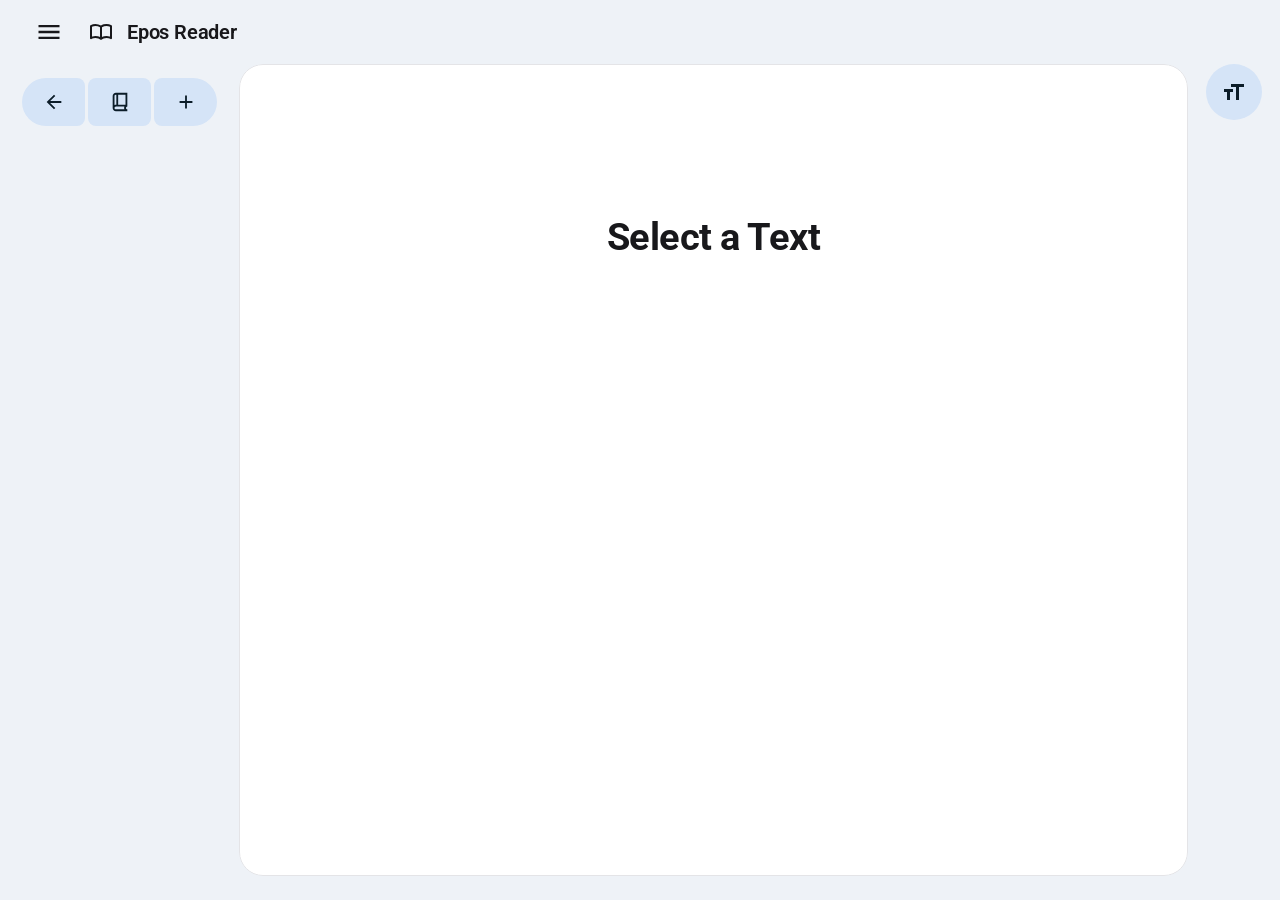
==== index.html @ e4bdbfe8 "Merge pull request #13 from peter-conder/cohesion/phase-2-layout Phase 2: Cross-device layout, swipe" ====
<!DOCTYPE html>
<html lang="en" data-scansion="off">
<head>
<meta charset="utf-8">
<meta name="viewport" content="width=device-width, initial-scale=1.0, viewport-fit=cover">
<title>Epos Reader - Classical Poetry Reader</title>
<link rel="preconnect" href="https://fonts.googleapis.com">
<link rel="preconnect" href="https://fonts.gstatic.com" crossorigin>
<link href="https://fonts.googleapis.com/css2?family=Gentium+Plus:ital,wght@0,400;0,700;1,400&family=Roboto:ital,wght@0,400;0,500;0,700;1,400&display=swap" rel="stylesheet">
<link rel="icon" href="assets/favicon.svg" type="image/svg+xml">
<link rel="apple-touch-icon" href="assets/apple-touch-icon.png">
<!-- Home Screen app. The status bar keeps iOS's own style: "black-translucent" let the text run behind it, but
     left a gap the height of the status bar at the bottom of the screen (a WebKit bug). Re-add the icon to the
     Home Screen for a change here to take effect. -->
<link rel="manifest" href="manifest.webmanifest">
<meta name="mobile-web-app-capable" content="yes">
<meta name="apple-mobile-web-app-capable" content="yes">
<meta name="apple-mobile-web-app-title" content="Epos Reader">
<link rel="stylesheet" href="css/styles.css">
<script>
  /* Set light/dark before the first paint so a dark page doesn't flash white (settings.js takes over from here) */
  try {
    document.documentElement.dataset.theme = localStorage.getItem('epos.theme.v1')
      ?? (matchMedia('(prefers-color-scheme: dark)').matches ? 'dark' : 'light');
  } catch { /* storage unavailable */ }
</script>
<script src="js/main.js" type="module" defer></script>
</head>
<body>

<!-- TOP BAR -->
<header class="top-bar">
  <div class="top-left">
    <button class="icon-button" id="btn-page-back" aria-label="Back" hidden>
      <svg class="icon"><use href="assets/icons.svg#i-arrow-left"/></svg>
    </button>
    <button class="icon-button" id="btn-menu" aria-label="Main menu" aria-expanded="false" data-tip="Main Menu &amp; Settings">
      <svg class="icon"><use href="assets/icons.svg#i-menu"/></svg>
    </button>
    <button class="brand" id="btn-brand" data-tip="Epos Reader - Classical Poetry Reader">
      <span class="brand-icon"><svg class="icon"><use href="assets/icons.svg#i-logo"/></svg></span>
      <span class="brand-title" id="brand-title">Epos Reader</span>
    </button>
  </div>
  <nav class="progress" id="progress" aria-label="Books" hidden>
    <div class="segments" id="segments"></div>
  </nav>
  <div class="top-right"></div>
</header>

<!-- HAMBURGER DRAWER. Phones and tablets show the mobile-only items instead of the desktop-only ones:
     Settings, Notebook, Format Text, the palette swatches and the light/dark switch. -->
<div class="popover drawer" id="drawer" role="menu">
  <button class="drawer-item" data-action="settings" role="menuitem">
    <span>Settings &amp; Sources</span><svg class="icon"><use href="assets/icons.svg#i-gear"/></svg>
  </button>
  <button class="drawer-item mobile-only" data-action="notebook" role="menuitem">
    <span>Notebook</span><svg class="icon"><use href="assets/icons.svg#i-notebook"/></svg>
  </button>
  <div class="drawer-swatches mobile-only" id="drawer-swatches" role="radiogroup" aria-label="Color palette"></div>
  <button class="switch-row drawer-theme mobile-only" id="sw-theme" role="switch" aria-checked="false">
    <span class="switch-text"><span class="switch-title">Dark Mode</span></span>
    <span class="switch" aria-hidden="true"></span>
  </button>
  <button class="drawer-item desktop-only" id="drawer-palette" data-action="palette" role="menuitem" aria-haspopup="true">
    <span>Color Palette</span><svg class="icon"><use href="assets/icons.svg#i-chevron-right"/></svg>
  </button>
  <button class="drawer-item desktop-only" data-action="about" role="menuitem">
    <span>About Epos Reader</span><svg class="icon"><use href="assets/icons.svg#i-info"/></svg>
  </button>
</div>

<!-- COLOR PALETTE SUBMENU -->
<div class="popover submenu" id="palette-menu" role="menu" aria-label="Color palette"></div>

<div class="shell">
  <!-- LEFT: vertical tabs -->
  <aside class="sidebar" id="sidebar">
    <!-- Collapse / notebook / new tab sit above the tabs, so the collapse arrow stays in the same spot as the round button it turns into -->
    <div class="add-split">
      <button class="add-half collapse-btn" id="btn-collapse-tabs" data-tip="Collapse tabs" aria-label="Collapse tabs" aria-expanded="true">
        <svg class="icon icon-arrow"><use href="assets/icons.svg#i-arrow-left"/></svg>
        <svg class="icon icon-list"><use href="assets/icons.svg#i-list"/></svg>
      </button>
      <button class="add-half" id="btn-add-notebook" data-tip="Open Notebook" aria-label="Open Notebook">
        <svg class="icon"><use href="assets/icons.svg#i-book2"/></svg>
      </button>
      <button class="add-half" id="btn-add-tab" data-tip="Open new tab" aria-label="Open new tab">
        <svg class="icon"><use href="assets/icons.svg#i-plus"/></svg>
      </button>
    </div>
    <div class="tab-list" id="tab-list" role="tablist" aria-orientation="vertical"></div>
  </aside>

  <!-- CENTER: views -->
  <div class="main" id="main">
    <div class="view empty-state" id="view-empty">
      <h2 class="home-title">Select a Text</h2>
      <div class="home-carousel" id="home-carousel" role="list" aria-label="Choose a work to read"></div>
    </div>

    <!-- Every open tab owns a view in here; one or two are shown -->
    <div class="panes" id="panes" hidden>
      <div class="pair-divider" id="pair-divider" role="separator" aria-orientation="vertical"
           data-tip="Drag to resize the two panes (double-click to reset)">
        <div class="pair-divider-pill"></div>
      </div>
      <div class="view view-notebook tab-view" id="view-notebook" hidden>
        <button class="pane-close" aria-label="Close pane" data-tip="Close pane" data-tip-side="bottom"><svg class="icon"><use href="assets/icons.svg#i-close"/></svg></button>
        <section class="pane notebook-pane" id="notebook-pane">
          <header class="nb-header">
            <div>
              <h1 class="nb-title">Notebook</h1>
              <p class="nb-count" id="nb-count">0 notes</p>
            </div>
            <button class="btn-new-note" id="btn-new-note"><svg class="icon"><use href="assets/icons.svg#i-plus"/></svg>New Note</button>
          </header>
          <div class="note-grid" id="note-grid" hidden></div>
          <p class="nb-empty" id="nb-empty">No notes yet. Click a word in any text and use the note icon, or add one here.</p>
          <div class="nb-divider" role="separator"><span>Bookmarks</span><span class="nb-divider-count" id="nb-bm-count"></span></div>
          <div class="bm-list" id="bm-list"></div>
          <p class="nb-empty" id="bm-empty">No bookmarks yet. Click a word and use the bookmark icon in its popup.</p>
        </section>
      </div>
    </div>
    <div class="drop-hint" id="drop-hint">Open in split view</div>

    <div class="view" id="view-settings" hidden>
      <div class="settings-page">
        <h1 class="settings-title">Settings &amp; Sources</h1>
        <p class="settings-subtitle">How Epos Reader behaves, and the projects it's built on.</p>
        <div class="settings-section-title">Tapping a Line Number <span class="settings-section-note">on phones and tablets</span></div>
        <div class="settings-chips" id="linetap-chips"></div>
        <h2 class="settings-section-title" id="settings-sources">Sources</h2>
        <p class="settings-lead">Every project Epos Reader takes its text, Translation, Lemmas, definitions or Scansion from.</p>
        <div id="sources-list"></div>
        <ul class="licence-notes" id="licence-notes"></ul>
        <h2 class="settings-section-title">Credits</h2>
        <div id="credits-list"></div>
      </div>
    </div>
  </div>

  <!-- RIGHT: toolbar -->
  <aside class="toolbar">
    <div class="tool-bar" id="tool-bar">
      <button class="tool-toggle" id="btn-tools" data-tip="Show tools" aria-label="Show tools" aria-expanded="false" aria-controls="tool-bar">
        <svg class="icon icon-open"><use href="assets/icons.svg#i-format-size"/></svg>
        <svg class="icon icon-close"><use href="assets/icons.svg#i-close"/></svg>
      </button>
      <button class="tool-btn" id="btn-split" style="--i: 0" data-tip="Parallel translation" aria-label="Toggle Parallel translation" aria-pressed="false">
        <svg class="icon"><use href="assets/icons.svg#i-split"/></svg>
      </button>
      <button class="tool-btn" id="btn-meter" style="--i: 1" data-tip="Poetic Scansion" aria-label="Toggle poetic scansion" aria-pressed="false">
        <svg class="icon"><use href="assets/icons.svg#i-meter"/></svg>
      </button>
      <button class="tool-btn" id="btn-text" style="--i: 2" data-tip="Text Options" aria-label="Text formatting options" aria-expanded="false">
        <svg class="icon"><use href="assets/icons.svg#i-text"/></svg>
      </button>
      <button class="tool-btn" id="btn-popups" style="--i: 3" data-tip="View Options" aria-label="View options" aria-expanded="false">
        <svg class="icon"><use href="assets/icons.svg#i-popups"/></svg>
      </button>
      <button class="tool-btn theme-btn" id="btn-theme" style="--i: 4" data-tip="Dark Mode" aria-label="Dark mode" aria-pressed="false">
        <svg class="icon icon-moon"><use href="assets/icons.svg#i-moon"/></svg>
        <svg class="icon icon-sun"><use href="assets/icons.svg#i-sun"/></svg>
      </button>
    </div>

    <div class="popover flyout" id="popups-flyout">
      <div class="flyout-header">
        <span>View Options</span>
        <button class="btn-close" data-close="popups-flyout" aria-label="Close"><svg class="icon"><use href="assets/icons.svg#i-close"/></svg></button>
      </div>
      <button class="switch-row" id="sw-words" role="switch" aria-checked="true">
        <span class="switch-text"><span class="switch-title">Word definitions</span><span class="switch-sub">Show the gloss when you click a word</span></span>
        <span class="switch" aria-hidden="true"></span>
      </button>
      <button class="switch-row" id="sw-notes" role="switch" aria-checked="true">
        <span class="switch-text"><span class="switch-title">Notes in popups</span><span class="switch-sub">Show the note button and saved notes in the gloss</span></span>
        <span class="switch" aria-hidden="true"></span>
      </button>
      <button class="switch-row" id="sw-caesura" role="switch" aria-checked="true">
        <span class="switch-text"><span class="switch-title">Caesurae</span><span class="switch-sub">Mark each caesura with ‖ when scansion is on</span></span>
        <span class="switch" aria-hidden="true"></span>
      </button>
      <button class="switch-row" id="sw-synizesis" role="switch" aria-checked="true">
        <span class="switch-text"><span class="switch-title">Synizesis &amp; consonantal i</span><span class="switch-sub">Underline vowels run together into one syllable</span></span>
        <span class="switch" aria-hidden="true"></span>
      </button>
    </div>

    <div class="popover flyout" id="flyout">
      <div class="flyout-header">
        <span>Text Appearance</span>
        <button class="btn-close" data-close="flyout" aria-label="Close"><svg class="icon"><use href="assets/icons.svg#i-close"/></svg></button>
      </div>
      <div class="flyout-group">
        <div class="size-row">
          <svg class="icon size-icon sm" aria-hidden="true"><use href="assets/icons.svg#i-textsize"/></svg>
          <div class="m3-slider" id="size-slider" style="--pct:0.5625">
            <input class="ms-input" id="font-size" type="range" min="1.0" max="1.8" step="0.05" value="1.45" aria-label="Text size">
            <span class="ms-track ms-left"></span>
            <span class="ms-track ms-right"></span>
            <span class="ms-handle"></span>
          </div>
          <svg class="icon size-icon lg" aria-hidden="true"><use href="assets/icons.svg#i-textsize"/></svg>
        </div>
      </div>
      <div class="flyout-group">
        <span class="flyout-label">Font</span>
        <div class="pill-group" data-var="--reading-font">
          <button class="pill-opt active" data-value="'Roboto', system-ui, sans-serif" data-tip="Roboto" aria-label="Roboto font"><span class="pill-text" style="font-family: 'Roboto', system-ui, sans-serif">Roboto</span></button>
          <button class="pill-opt" data-value="'Gentium Plus', Georgia, serif" data-tip="Gentium Plus" aria-label="Gentium Plus font"><span class="pill-text" style="font-family: 'Gentium Plus', Georgia, serif">Gentium Plus</span></button>
        </div>
      </div>
      <div class="flyout-group">
        <span class="flyout-label">Line Spacing</span>
        <div class="pill-group" data-var="--reading-line-height">
          <button class="pill-opt" data-value="1.3" data-tip="Tight" aria-label="Tight line spacing"><svg class="icon"><use href="assets/icons.svg#i-ls1"/></svg></button>
          <button class="pill-opt active" data-value="1.45" data-tip="Normal" aria-label="Normal line spacing"><svg class="icon"><use href="assets/icons.svg#i-ls2"/></svg></button>
          <button class="pill-opt" data-value="1.8" data-tip="Relaxed" aria-label="Relaxed line spacing"><svg class="icon"><use href="assets/icons.svg#i-ls3"/></svg></button>
          <button class="pill-opt" data-value="2.2" data-tip="Loose" aria-label="Loose line spacing"><svg class="icon"><use href="assets/icons.svg#i-ls4"/></svg></button>
        </div>
      </div>
      <div class="flyout-group flyout-margins">
        <span class="flyout-label">Pane Margins</span>
        <div class="pill-group" data-var="--reading-padding">
          <button class="pill-opt" data-value="20px" data-tip="Compact" aria-label="Compact margins"><svg class="icon"><use href="assets/icons.svg#i-mg1"/></svg></button>
          <button class="pill-opt active" data-value="36px" data-tip="Normal" aria-label="Normal margins"><svg class="icon"><use href="assets/icons.svg#i-mg2"/></svg></button>
          <button class="pill-opt" data-value="54px" data-tip="Wide" aria-label="Wide margins"><svg class="icon"><use href="assets/icons.svg#i-mg3"/></svg></button>
        </div>
      </div>
    </div>
  </aside>
</div>

<!-- SWITCH WORK PICKER -->
<div class="popover picker" id="picker" role="dialog" aria-labelledby="picker-title">
  <div class="panel-header">
    <span class="panel-title" id="picker-title">Switch Tab Work</span>
    <button class="btn-close" data-close="picker" aria-label="Close"><svg class="icon"><use href="assets/icons.svg#i-close"/></svg></button>
  </div>
  <div id="work-list"></div>
  <div class="book-picker" id="book-picker" hidden>
    <button class="btn-back" id="btn-back"><svg class="icon"><use href="assets/icons.svg#i-chevron-left"/></svg>All Works</button>
    <div class="books-grid" id="books-grid"></div>
  </div>
</div>

<!-- TAB HOVER CARD -->
<div class="popover hover-card" id="hover-card">
  <div>
    <div class="hover-cite" id="hover-cite"></div>
    <div class="hover-desc" id="hover-desc"></div>
  </div>
  <button class="btn-hover-switch" id="btn-hover-switch">
    <svg class="icon"><use href="assets/icons.svg#i-switch"/></svg><span>Switch Work</span>
  </button>
</div>

<!-- WORD DEFINITION CARD -->
<div class="word-card" id="word-card" role="dialog" aria-live="polite">
  <button class="card-bookmark" id="card-bookmark" data-tip="Bookmark this line" aria-label="Bookmark this line" aria-pressed="false">
    <i class="bm-glyph" aria-hidden="true"></i>
  </button>
  <button class="card-note" id="card-note" data-tip="Add note" aria-label="Add note" aria-expanded="false">
    <svg class="icon"><use href="assets/icons.svg#i-note"/></svg>
  </button>
  <div class="card-lemma" id="card-lemma"></div>
  <div class="card-morph" id="card-morph"></div>
  <div class="card-scan" id="card-scan" hidden></div>
  <div class="card-def" id="card-def"></div>
  <div class="card-user-note" id="card-user-note" hidden data-tip="Edit note">
    <svg class="icon"><use href="assets/icons.svg#i-snippet"/></svg>
    <p id="card-user-note-text"></p>
  </div>
</div>

<!-- NOTE BOX -->
<div class="popover note-box" id="note-box" role="dialog" aria-label="Note">
  <div class="note-box-head">
    <div class="note-box-title" id="note-title">Note</div>
    <button class="note-done" id="note-done" aria-label="Save note">
      <svg class="icon"><use href="assets/icons.svg#i-check"/></svg>
    </button>
  </div>
  <textarea class="note-input" id="note-input" rows="5" placeholder="Write a note…" aria-label="Note text"></textarea>
</div>

<!-- TAB GRID (phones and tablets): every open tab, most recently used first -->
<section class="tab-grid" id="tab-grid" aria-label="Open tabs" hidden>
  <header class="tg-header">
    <h2 class="tg-count" id="tg-count">Tabs</h2>
    <button class="tg-new" id="tg-new" aria-label="Open a Book in a new tab"></button>
    <button class="tg-done" id="tg-done">Done</button>
  </header>
  <ul class="tg-list" id="tg-list"></ul>
</section>

<!-- CHAPTER LIST (phones and tablets): every book that can be opened, by work -->
<section class="chapter-list" id="chapter-list" role="dialog" aria-modal="true" aria-labelledby="cl-title" hidden>
  <header class="cl-header">
    <h2 class="cl-title" id="cl-title">Open a Book</h2>
    <button class="cl-close" id="cl-close" aria-label="Close"></button>
  </header>
  <div class="cl-body" id="cl-body"></div>
</section>

<!-- FORMAT TEXT SHEET (phones and tablets): the bottom half of the screen, so the text stays in view above it.
     While it is open it holds the toolbar's Text Appearance and View Options panels (see format-sheet.js). -->
<section class="format-sheet" id="format-sheet" role="dialog" aria-labelledby="fs-title" hidden>
  <div class="fs-grip" id="fs-grip" aria-hidden="true"><span></span></div>
  <header class="fs-header">
    <h2 class="fs-title" id="fs-title">Format Text</h2>
    <button class="fs-close" id="fs-close" aria-label="Close"><svg class="icon"><use href="assets/icons.svg#i-close"/></svg></button>
  </header>
  <div class="fs-body" id="fs-body">
    <button class="switch-row" id="sw-scansion" role="switch" aria-checked="false">
      <span class="switch-text"><span class="switch-title">Scansion</span><span class="switch-sub">Mark long and short syllables and the feet</span></span>
      <span class="switch" aria-hidden="true"></span>
    </button>
  </div>
</section>

<!-- LINE MENU (phones and tablets): a long press on a line -->
<div class="popover line-menu" id="line-menu" role="menu" aria-label="Line actions"></div>

<!-- BOTTOM BAR (phones and tablets): three pieces. Format text on the left; the open tab in the middle, with
     the EN chip, how far through it you are, and a swipe across it to move between tabs; all tabs on the right. -->
<nav class="bottom-bar" id="bottom-bar" aria-label="Tabs">
  <button class="bb-piece bb-format" id="btn-format" aria-label="Format text">
    <svg class="icon"><use href="assets/icons.svg#i-text"/></svg>
  </button>
  <div class="bb-piece bb-main">
    <div class="bb-progress" aria-hidden="true"><div class="bb-progress-fill" id="bb-progress-fill"></div></div>
    <button class="bb-lang" id="btn-lang" aria-pressed="false" aria-label="Show the Translation">EN</button>
    <div class="bb-pill" id="bb-pill" aria-live="polite">
      <div class="bb-track" id="bb-track"></div>
    </div>
  </div>
  <button class="bb-piece bb-tabs" id="btn-tabs" aria-label="Show all tabs">
    <span class="bb-count" id="bb-count">1</span>
  </button>
</nav>

<!-- BOOKMARK RIBBON (phones and tablets): bookmarks the top line, Kindle-style (see mobile-bookmarks.js) -->
<button class="bm-ribbon" id="bm-ribbon" aria-pressed="false" aria-label="Bookmark the top line" hidden>
  <span class="bm-shape" aria-hidden="true"></span>
</button>

<!-- After jumping to a Bookmark from a dot: the way back -->
<button class="back-chip" id="back-chip" hidden>
  <svg class="icon"><use href="assets/icons.svg#i-arrow-left"/></svg><span id="back-chip-text">Back</span>
</button>

<div class="toast" id="toast" role="status" aria-live="polite">
  <span>Tab closed</span>
  <button class="toast-undo" id="toast-undo">Undo</button>
</div>
<div class="tip" id="tip" role="tooltip"></div>

<!-- One reader is cloned from this for every text tab -->
<template id="tpl-reader">
  <div class="view view-reader reader tab-view" data-split="off">
    <button class="pane-close" aria-label="Close pane" data-tip="Close pane" data-tip-side="bottom"><svg class="icon"><use href="assets/icons.svg#i-close"/></svg></button>
    <div class="workspace">
      <section class="pane pane-original">
        <h1 class="book-title">Book I</h1>
        <div class="verses passage"></div>
      </section>
      <div class="divider" role="separator" aria-orientation="vertical"
           data-tip="Drag to resize panes (drag right past edge to collapse)">
        <div class="divider-pill"></div>
      </div>
      <section class="pane pane-translation">
        <h1 class="book-title">Book I</h1>
        <div class="verses translation"></div>
      </section>
    </div>
  </div>
</template>

</body>
</html>
---- css/styles.css ----
/* ==========================================================
     1. TOKENS
     ========================================================== */
  :root {
    --gray-50:  #fafafa;
    --gray-100: #f4f4f5;
    --gray-200: #e4e4e7;
    --gray-300: #d4d4d8;
    --gray-400: #a1a1aa;
    --gray-500: #71717a;
    --gray-600: #52525b;
    --gray-700: #3f3f46;
    --gray-800: #27272a;
    --gray-900: #18181b;

    /* Theme tokens (Material 3 roles). Monochrome by default; the palette menu swaps them. */
    --primary: #505F6E;
    --on-primary: #FFFFFF;
    --primary-container: #D5E4F7;
    --on-primary-container: #0C1D29;
    --secondary: #555F68;
    --on-secondary: #FFFFFF;
    --secondary-container: #D9E3ED;
    --on-secondary-container: #121C23;

    /* What tints are mixed into (white here, near-black in dark mode), and what hovers shade toward */
    --mix-base: #ffffff;
    --hover-shade: #000000;
    --bg: color-mix(in srgb, var(--secondary-container) 45%, var(--mix-base));
    --surface: #ffffff;
    --text: var(--gray-900);
    --text-muted: var(--gray-500);
    /* Light tint used for fields and chips inside tinted popups */
    --soft: color-mix(in srgb, var(--secondary-container) 60%, var(--mix-base));
    /* The toast: dark on a light page, light on a dark one */
    --inverse-surface: #18181b;
    --inverse-on-surface: #ffffff;

    --radius-sm: 8px;
    --radius-md: 16px;
    --radius-lg: 20px;
    --radius-xl: 24px;
    --radius-full: 9999px;

    /* Easing curves only — durations are set per transition. */
    --ease-spring: cubic-bezier(0.175, 0.885, 0.32, 1.275);
    --ease-bouncy: cubic-bezier(0.34, 1.56, 0.64, 1);
    /* A stiff spring: overshoots by about 10%, one small rebound, settled by 60% of the time (book selector pills) */
    --ease-springy: linear(0, 0.135, 0.41, 0.689, 0.902, 1.032, 1.088, 1.095, 1.076, 1.048, 1.022, 1.004, 0.994, 0.991, 0.991, 0.994, 0.996, 0.998, 0.999, 1, 1);

    --shadow-pop:  0 12px 36px rgba(0, 0, 0, 0.1);
    --shadow-pane: 0 2px 10px rgba(0, 0, 0, 0.02);
    /* Material elevation levels used by the note cards (1 = hovered, 3 = dragged) */
    --shadow-1: 0 1px 2px rgba(0, 0, 0, 0.3), 0 1px 3px 1px rgba(0, 0, 0, 0.15);
    --shadow-3: 0 1px 3px rgba(0, 0, 0, 0.3), 0 4px 8px 3px rgba(0, 0, 0, 0.15);

    /* Reading controls (changed live by the Text Options flyout) */
    --reading-font-size: 1.45rem;
    --reading-trans-font-size: 1.25rem;
    --reading-line-height: 1.45;
    --reading-padding: 36px;
    --reading-font: 'Roboto', system-ui, sans-serif;
    /* One gap between any two windows (tab split and English side by side) */
    --pane-gap: 16px;
    /* Widest a lone reading pane gets; the book bar above it is held to the same width */
    --reader-max: 860px;

    /* Bookmark glyph shapes, used as masks (see .bm-glyph): closed outline, solid, and the outline with its
       top-right corner opened up for the "+" that pops in when a bookmark is about to be added */
    --bookmark-outline-icon: url("data:image/svg+xml,%3Csvg xmlns='http://www.w3.org/2000/svg' viewBox='0 0 24 24'%3E%3Cpath d='M6.5 3.5h11v17L12 16.6l-5.5 3.9Z' fill='none' stroke='black' stroke-width='2.2' stroke-linejoin='round'/%3E%3C/svg%3E");
    --bookmark-add-icon: url("data:image/svg+xml,%3Csvg xmlns='http://www.w3.org/2000/svg' viewBox='0 0 24 24'%3E%3Cpath d='M12.5 3.5h-6v17l5.5-3.9 5.5 3.9V12' fill='none' stroke='black' stroke-width='2.2' stroke-linecap='round' stroke-linejoin='round'/%3E%3C/svg%3E");
    --bookmark-plus-icon: url("data:image/svg+xml,%3Csvg xmlns='http://www.w3.org/2000/svg' viewBox='0 0 24 24'%3E%3Cpath d='M17.5 4.2v4.6M15.2 6.5h4.6' fill='none' stroke='black' stroke-width='2' stroke-linecap='round'/%3E%3C/svg%3E");
    --bookmark-fill-icon: url("data:image/svg+xml,%3Csvg xmlns='http://www.w3.org/2000/svg' viewBox='0 0 24 24'%3E%3Cpath d='M6.5 3.5h11v17L12 16.6l-5.5 3.9Z' fill='black' stroke='black' stroke-width='2.2' stroke-linejoin='round'/%3E%3C/svg%3E");
    --snippet-icon: url("data:image/svg+xml,%3Csvg xmlns='http://www.w3.org/2000/svg' viewBox='0 0 24 24'%3E%3Cpath d='M5,19H19V9.82L14.18,5H5V19Zm0,2q-0.83,0-1.41-0.59T3,19V5Q3,4.17 3.59,3.59T5,3H15l6,6V19q0,0.82-0.59,1.41T19,21H5Zm2-4H17V15H7v2Zm0-4H17V11H7v2ZM7,9h7V7H7V9ZM5,19V5V9.82V19Z'/%3E%3C/svg%3E");
  }

  /* Dark mode. The palette roles themselves come from settings.js (each palette has a dark set); the values
     below are Slate's, so the page is right before the script runs. The grey scale is turned around, so
     everything drawn in --gray-* (borders, muted text, tracks) keeps its meaning. The page and the panes are
     tinted with a little of the palette's secondary container, which keeps the six palettes telling apart. */
  :root[data-theme="dark"] {
    color-scheme: dark;
    --gray-50:  #18171b;
    --gray-100: #212024;
    --gray-200: #2f2e33;
    --gray-300: #3e3d43;
    --gray-400: #5d5c63;
    --gray-500: #9b9aa2;
    --gray-600: #b5b4bc;
    --gray-700: #cfced5;
    --gray-800: #e2e1e7;
    --gray-900: #ecebf0;

    --primary: #B3C8E8;
    --on-primary: #1B2E49;
    --primary-container: #334461;
    --on-primary-container: #D3E3FF;
    --secondary: #BEC6DC;
    --on-secondary: #283041;
    --secondary-container: #3F4759;
    --on-secondary-container: #DAE2F9;

    --mix-base: #121115;
    --hover-shade: #ffffff;
    --bg: color-mix(in srgb, var(--secondary-container) 16%, #0d0c10);
    --surface: color-mix(in srgb, var(--secondary-container) 24%, #141317);
    --text: #e6e1e5;
    --soft: color-mix(in srgb, var(--secondary-container) 60%, var(--mix-base));
    --inverse-surface: #e6e1e5;
    --inverse-on-surface: #1c1b1f;

    /* Shadows hardly show on a dark page; the panes are set apart by their tint and border instead */
    --shadow-pop:  0 12px 36px rgba(0, 0, 0, 0.5);
    --shadow-pane: 0 2px 10px rgba(0, 0, 0, 0.25);
    --shadow-1: 0 1px 2px rgba(0, 0, 0, 0.5), 0 1px 3px 1px rgba(0, 0, 0, 0.3);
    --shadow-3: 0 1px 3px rgba(0, 0, 0, 0.5), 0 4px 8px 3px rgba(0, 0, 0, 0.3);
  }

  /* Switching modes: the whole page cross-fades as one snapshot (a view transition started in settings.js) */
  ::view-transition-old(root), ::view-transition-new(root) { animation-duration: 320ms; animation-timing-function: ease; }

  /* ==========================================================
     2. BASE
     ========================================================== */
  *, *::before, *::after { box-sizing: border-box; margin: 0; padding: 0; }

  html, body { height: 100%; overflow: hidden; }

  body {
    font-family: 'Roboto', system-ui, sans-serif;
    background: var(--bg);
    color: var(--text);
    -webkit-font-smoothing: antialiased;
  }

  button, input, textarea, select { font: inherit; color: inherit; }
  button { background: none; border: 0; cursor: pointer; }

  :focus { outline: none; }
  :focus-visible { outline: 2px solid var(--primary); outline-offset: 2px; }

  [hidden] { display: none !important; }

  body.resizing, body.resizing * { user-select: none; cursor: col-resize !important; }

  .icon {
    width: 24px; height: 24px; flex-shrink: 0;
    fill: none; stroke: currentColor; stroke-width: 2;
    stroke-linecap: round; stroke-linejoin: round;
  }

  /* Shared popover behaviour: hidden until .open, bounces in from --from */
  .popover {
    position: fixed;
    background: var(--surface);
    border: 1px solid var(--gray-200);
    box-shadow: var(--shadow-pop);
    opacity: 0;
    pointer-events: none;
    transform: var(--from, none);
    transition: opacity 160ms ease, transform 400ms var(--ease-bouncy);
  }
  .popover.open { opacity: 1; pointer-events: auto; transform: none; }

  /* Menu rows pop in one after another */
  @keyframes itemIn { from { opacity: 0; transform: translateY(-10px) scale(0.94); } to { opacity: 1; transform: none; } }
  .popover.open :is(.drawer-item, .sub-item, .work-item, .flyout-group, .switch-row, .btn-hover-switch) { animation: itemIn 420ms var(--ease-bouncy) backwards; }
  .popover.open :is(.drawer-item, .sub-item, .work-item, .flyout-group, .switch-row):nth-child(2) { animation-delay: 38ms; }
  .popover.open :is(.drawer-item, .sub-item, .work-item, .flyout-group, .switch-row):nth-child(3) { animation-delay: 76ms; }
  .popover.open :is(.drawer-item, .sub-item, .work-item, .flyout-group, .switch-row):nth-child(4) { animation-delay: 114ms; }
  .popover.open :is(.drawer-item, .sub-item, .work-item, .flyout-group, .switch-row):nth-child(n+5) { animation-delay: 150ms; }

  /* Small round close buttons (picker, flyouts) */
  .btn-close {
    width: 32px; height: 32px;
    border-radius: var(--radius-full);
    display: grid; place-items: center;
    color: var(--on-primary-container);
    transition: background-color 120ms ease, transform 150ms var(--ease-spring);
  }
  @media (hover: hover) { .btn-close:hover { background: color-mix(in srgb, var(--on-primary-container) 12%, transparent); transform: scale(1.1); } }
  .btn-close .icon { width: 16px; height: 16px; }

  /* ==========================================================
     3. TOP BAR
     ========================================================== */
  .top-bar {
    position: fixed; top: 0; left: 0; right: 0;
    height: 64px;
    display: flex; align-items: center; justify-content: space-between; gap: 24px;
    padding: 0 16px;
    background: var(--bg);
    z-index: 50;
  }
  .top-left { display: flex; align-items: center; gap: 12px; width: 240px; flex-shrink: 0; }
  .top-right { width: 64px; flex-shrink: 0; }

  .icon-button {
    width: 44px; height: 44px;
    border-radius: var(--radius-full);
    display: grid; place-items: center;
    transition: background-color 150ms ease, transform 150ms ease;
  }
  @media (hover: hover) { .icon-button:hover { background: var(--gray-200); } }
  .icon-button:active { transform: scale(0.95); }
  /* Main menu: its centre sits over the centre of the tab icons below (12px shell + 10px sidebar + 1px border + 16px tab padding + half an icon) */
  #btn-menu { width: 48px; height: 48px; margin-left: calc(12px + 10px + 1px + 16px + 10px - 16px - 24px); }
  #btn-menu .icon { width: 28px; height: 28px; }
  #btn-page-back[hidden] { display: none; }

  .brand { display: flex; align-items: center; gap: 10px; user-select: none; }
  .brand-icon { width: 32px; height: 32px; display: grid; place-items: center; }
  .brand-title { font-size: 20px; font-weight: 600; letter-spacing: -0.2px; }

  /* Segmented book selector. It is placed over the reading area by alignProgress() in app.js (same centre, and the
     same width as the reading pane); the left/width here only hold until the script has measured. */
  .progress {
    position: absolute; top: 0; bottom: 0;
    left: 280px; width: calc(100% - 384px); max-width: var(--reader-max);
    display: flex; align-items: center;
  }
  .segments {
    display: flex; align-items: center; gap: 6px;
    width: 100%;
  }
  /* The pills spring between sizes (--ease-springy overshoots, then settles). There are no keyframes on the
     active pill: the transitions carry on from wherever it is, hover scale included, so a click never jumps. */
  .segment {
    flex: 1;
    min-width: 0;   /* every pill holds its (hidden) numeral; without this a long one like XVIII would stop it shrinking */
    height: 10px;
    background: var(--primary-container);
    border-radius: 5px;   /* half the height: a full pill. Explicit (not 9999px) so the radius can animate. */
    display: flex; align-items: center; justify-content: center;
    font-size: 11px; font-weight: 700; letter-spacing: 0.5px;
    color: transparent;
    /* Widths settle smoothly: the bounce of the pill's width is drawn over its neighbours by .pop below, because a
       bounce made of layout can only go as far as the neighbours let it. Height and corners spring. */
    /* margin never overshoots: a pill losing its active margin would dip below zero and touch its neighbour */
    transition: flex-grow 450ms cubic-bezier(0.2, 0.8, 0.2, 1), margin 260ms cubic-bezier(0.2, 0.8, 0.2, 1),
                height 450ms var(--ease-springy), border-radius 450ms var(--ease-springy),
                background-color 90ms ease-out, color 120ms ease,
                transform 300ms var(--ease-springy);   /* a pill that stops being active lightens at once, so it never lingers darker than its neighbours */
  }
  @media (hover: hover) { .segment:hover:not(.active) { background: color-mix(in srgb, var(--primary) 45%, var(--primary-container)); transform: scaleY(1.3); } }
  /* A rectangle with very round corners: 8px on a 24px height leaves a short flat stretch on each side */
  .segment.active {
    /* flex-grow comes from growSegments() in layout.js, which also sizes the pills around it */
    height: 24px;
    margin-inline: 6px;   /* with the bar's 6px gap: 12px of room on each side of the active pill */
    border-radius: 8px;
    background: var(--primary);
    color: var(--on-primary);
    box-shadow: 0 2px 6px rgba(0, 0, 0, 0.16);
    transition: flex-grow 450ms cubic-bezier(0.2, 0.8, 0.2, 1), margin 260ms cubic-bezier(0.2, 0.8, 0.2, 1),
                height 450ms var(--ease-springy), border-radius 450ms var(--ease-springy),
                background-color 200ms ease, color 120ms ease 140ms,   /* the numeral appears once the pill has grown */
                transform 300ms var(--ease-springy);
  }
  /* The click bounces, set off by setBook. Only the middle steps are listed, so each starts from, and ends on,
     wherever the pill is (hover scale included): no jump.
     .pop: the new pill swells from its centre and rebounds. setBook sets --pop so it reaches a fixed 4px past each
     side, well inside the 12px of room around it, and its neighbours only ever move away from it: it never touches one.
     .shove: every other pill is knocked away from the new one (--shove, set by setBook, falls off with distance). */
  .segment.pop { animation: bookPop 420ms cubic-bezier(0.3, 0, 0.3, 1); }
  .segment.shove { animation: bookShove 420ms cubic-bezier(0.3, 0, 0.3, 1); }
  @keyframes bookPop {
    25% { transform: scaleX(var(--pop, 1.06)); }
    50% { transform: scaleX(0.99); }
    72% { transform: scaleX(1.003); }
  }
  @keyframes bookShove {
    22% { transform: translateX(var(--shove, 0px)); }
    50% { transform: translateX(calc(var(--shove, 0px) * -0.15)); }
    74% { transform: translateX(calc(var(--shove, 0px) * 0.04)); }
  }

  /* Hamburger drawer */
  .drawer {
    --from: translateY(-14px) scale(0.9);
    transform-origin: top left;
    top: 64px; left: 12px;
    width: 280px;
    padding: 8px;
    border: 0;
    border-radius: 28px;
    background: var(--primary-container);
    color: var(--on-primary-container);
    z-index: 270;
  }
  .drawer-item {
    display: flex; align-items: center; justify-content: space-between; gap: 14px;
    width: 100%;
    padding: 18px 20px;
    border-radius: 20px;
    font-size: 16px; font-weight: 500;
    text-align: left;
    transition: background-color 140ms ease;
  }
  .drawer-item.open { background: color-mix(in srgb, var(--on-primary-container) 10%, transparent); }
  @media (hover: hover) { .drawer-item:hover { background: color-mix(in srgb, var(--on-primary-container) 10%, transparent); } }

  /* Submenu that sits further out (palette picker) */
  .submenu {
    --from: translateX(-16px) scale(0.9);
    transform-origin: left top;
    width: 270px;
    padding: 8px;
    border: 0;
    border-radius: 24px;
    background: color-mix(in srgb, var(--secondary-container) 30%, var(--mix-base));
    color: var(--text);
    z-index: 275;
  }
  .sub-item {
    display: flex; align-items: center; gap: 16px;
    width: 100%;
    padding: 14px 16px;
    border-radius: 20px;
    font-size: 15.5px; font-weight: 500;
    text-align: left;
    transition: background-color 140ms ease;
  }
  @media (hover: hover) { .sub-item:hover { background: color-mix(in srgb, var(--text) 8%, transparent); } }
  .sub-item.active { background: var(--secondary-container); color: var(--on-secondary-container); }
  .sub-lead { width: 24px; height: 24px; flex-shrink: 0; display: grid; place-items: center; }
  .sub-dot { width: 18px; height: 18px; border-radius: 50%; box-shadow: inset 0 0 0 1px rgba(0,0,0,.14); }
  .sub-check { display: none; width: 22px; height: 22px; }
  .sub-item.active .sub-check { display: block; }
  .sub-item.active .sub-dot { display: none; }

  /* ==========================================================
     4. LAYOUT SHELL
     ========================================================== */
  .shell {
    display: flex; gap: 12px;
    height: calc(100% - 64px);
    margin-top: 64px;
    padding: 0 12px 12px;
  }

  /* Left: vertical tabs */
  .sidebar {
    display: flex; flex-direction: column;
    width: 215px; flex-shrink: 0;
    height: calc(100% - 12px);
    padding: 14px 10px;
    border-radius: var(--radius-xl);
    overflow-y: auto;
    z-index: 30;
    transition: width 560ms var(--ease-bouncy);
  }
  .tab-list { display: flex; flex-direction: column; gap: 8px; }
  /* The button bar is first in the sidebar, the tabs follow it */
  .add-split + .tab-list:not(:empty) { margin-top: 10px; }

  .tab {
    display: flex; align-items: center; justify-content: space-between;
    height: 48px;
    padding: 0 14px 0 16px;
    border-radius: var(--radius-full);
    background: var(--surface);
    border: 1px solid var(--gray-200);
    color: var(--text-muted);
    font-size: 14.5px; font-weight: 500;
    cursor: pointer;
    user-select: none;
    transition: background-color 160ms ease, color 160ms ease, border-color 160ms ease;
  }
  @media (hover: hover) { .tab:hover { background: var(--gray-100); color: var(--text); border-color: var(--gray-300); } }
  .tab.active {
    background: var(--primary);
    color: var(--on-primary);
    border-color: transparent;
    font-weight: 600;
    box-shadow: 0 2px 5px rgba(0, 0, 0, 0.12);
  }
  .tab-left { display: flex; align-items: center; gap: 10px; min-width: 0; flex: 1; }
  .tab-title { white-space: nowrap; overflow: hidden; text-overflow: ellipsis; font-size: 14.5px; font-weight: 600; }
  /* "Aen. I.1-25": the work's abbreviation gives way (with an ellipsis) before the book and lines do */
  .tab-title-work { display: flex; gap: 0.4em; min-width: 0; overflow: visible; }
  .tab-work { min-width: 0; overflow: hidden; text-overflow: ellipsis; font-style: italic; font-weight: 600; }
  .tab-ref { flex: none; font-variant-numeric: tabular-nums; }
  .tab-close {
    width: 22px; height: 22px;
    border-radius: var(--radius-full);
    display: grid; place-items: center;
    opacity: 0.65;
    flex-shrink: 0;
    transition: background-color 130ms ease, opacity 130ms ease, transform 130ms ease;
  }
  .tab-close .icon { width: 13px; height: 13px; }
  @media (hover: hover) { .tab-close:hover { opacity: 1; background: color-mix(in srgb, currentColor 18%, transparent); transform: scale(1.1); } }
  @media (hover: hover) { .tab:not(.active) .tab-close:hover { background: var(--gray-200); } }

  /* Collapse, notebook and new tab: three parts of one pill (same cut as a split tab pair) */
  .add-split { display: flex; gap: 3px; transition: gap 300ms ease; }
  .add-half {
    flex: 1 1 0; min-width: 0;
    display: grid; place-items: center;
    height: 48px;
    overflow: hidden;
    background: var(--primary-container);
    color: var(--on-primary-container);
    border-radius: 8px;
    transition: background-color 160ms ease, transform 160ms var(--ease-spring),
                flex-grow 560ms var(--ease-bouncy), opacity 160ms ease, height 560ms var(--ease-bouncy),
                border-radius 560ms var(--ease-bouncy);
  }
  .add-half:first-child { border-radius: 24px 8px 8px 24px; }
  .add-half:last-child  { border-radius: 8px 24px 24px 8px; }
  @media (hover: hover) { .add-half:hover { background: color-mix(in srgb, var(--primary-container) 86%, var(--hover-shade)); transform: translateY(-1px); } }
  .add-half:active { transform: scale(0.97); }
  .add-half .icon { width: 22px; height: 22px; }

  /* Collapse: the tab list and the buttons fold into one round button that opens them again */
  .collapse-btn .icon { grid-area: 1 / 1; transition: opacity 160ms ease, transform 560ms var(--ease-bouncy); }
  .collapse-btn .icon-list { opacity: 0; transform: rotate(-90deg) scale(0.5); }
  .sidebar.collapsed { width: 76px; overflow: hidden; }
  .sidebar.collapsed .tab-list {
    opacity: 0; visibility: hidden; pointer-events: none; height: 0; overflow: hidden;
    transition: opacity 120ms ease, visibility 0s linear 200ms, height 0s linear 200ms;
  }
  .sidebar.collapsed .add-split + .tab-list { margin-top: 0; }
  .sidebar.collapsed .add-split { gap: 0; }
  .sidebar.collapsed .add-half:not(.collapse-btn) { flex-grow: 0.0001; opacity: 0; pointer-events: none; }
  .sidebar.collapsed .collapse-btn { height: 56px; border-radius: 28px; }
  .sidebar.collapsed .collapse-btn .icon-arrow { opacity: 0; transform: rotate(90deg) scale(0.5); }
  .sidebar.collapsed .collapse-btn .icon-list { opacity: 1; transform: none; }

  /* Opening the sidebar again: once the button bar has begun to open, the tabs bubble out of it and drop into place.
     Each tab starts up at the bar (shrunken and transparent) and the lower ones follow a beat later.
     app.js adds .bubbling (and sets --i) only for that moment, so ordinary re-renders of the list don't replay it. */
  .add-split { position: relative; z-index: 2; }          /* the tabs slide out from behind the bar */
  .sidebar.bubbling .tab-list > * {
    transform-origin: top center;
    animation: tabBubble 640ms var(--ease-bouncy) backwards;
    animation-delay: calc(160ms + var(--i, 0) * 60ms);    /* 160ms: the small pause after the bar starts opening */
  }
  @keyframes tabBubble {
    from { opacity: 0; transform: translateY(calc((var(--i, 0) + 1) * -56px)) scale(0.5); }
    35%  { opacity: 1; }
  }

  /* Tab hover card */
  .hover-card {
    --from: translateX(14px) scale(0.92);
    transform-origin: left center;
    z-index: 300;
    width: 168px;
    padding: 10px 12px;
    border: 0;
    border-radius: 18px;
    display: flex; flex-direction: column; gap: 8px;
    background: var(--primary-container);
    color: var(--on-primary-container);
    box-shadow: 0 10px 25px rgba(0, 0, 0, 0.1);
  }
  .hover-cite { font-size: 13px; font-weight: 700; letter-spacing: -0.2px; }
  .hover-desc { font-size: 11px; line-height: 1.2; opacity: 0.72; }
  .btn-hover-switch {
    display: flex; align-items: center; justify-content: center; gap: 6px;
    width: 100%; height: 28px;
    background: var(--soft);
    color: var(--on-secondary-container);
    border-radius: var(--radius-full);
    font-size: 11.5px; font-weight: 600;
    transition: background-color 140ms ease, color 140ms ease;
  }
  @media (hover: hover) { .btn-hover-switch:hover { background: var(--primary); color: var(--on-primary); } }
  .btn-hover-switch .icon { width: 14px; height: 14px; }

  /* Right: vertical toolbar */
  .toolbar {
    position: relative;
    display: flex; flex-direction: column; align-items: center; gap: 12px;
    width: 68px; flex-shrink: 0;
    height: calc(100% - 12px);
    padding: 0 2px;
    z-index: 40;
  }
  /* One bar, the same colour as the new-tab buttons. Collapsed it is a circle holding a single button;
     opened it springs out into a pill that holds every tool. */
  .tool-bar {
    --tools: 5;
    position: relative;
    display: flex; flex-direction: column; align-items: center; gap: 8px;
    width: 56px; height: 56px; padding: 4px;
    background: var(--primary-container);
    color: var(--on-primary-container);
    border-radius: 28px;
    transition: height 300ms cubic-bezier(0.4, 0, 0.2, 1), background-color 150ms ease;
  }
  @media (hover: hover) { .tool-bar:not(.open):hover { background: color-mix(in srgb, var(--primary-container) 86%, var(--hover-shade)); } }
  .tool-bar.open { height: calc(56px + var(--tools) * 56px); transition: height 640ms var(--ease-bouncy), background-color 150ms ease; }

  .tool-toggle, .tool-btn {
    position: relative; flex-shrink: 0;
    width: 48px; height: 48px;
    border-radius: var(--radius-full);
    display: grid; place-items: center;
    color: var(--on-primary-container);
  }
  .tool-toggle { transition: background-color 150ms ease; }
  @media (hover: hover) { .tool-bar.open .tool-toggle:hover { background: color-mix(in srgb, var(--on-primary-container) 12%, transparent); } }
  .tool-toggle .icon { grid-area: 1 / 1; transition: opacity 160ms ease, transform 420ms var(--ease-bouncy); }
  .tool-toggle .icon-close { opacity: 0; transform: rotate(-90deg) scale(0.5); }
  .tool-bar.open .tool-toggle .icon-open { opacity: 0; transform: rotate(90deg) scale(0.5); }
  .tool-bar.open .tool-toggle .icon-close { opacity: 1; transform: none; }

  .tool-btn { transition: background-color 150ms ease, color 150ms ease, transform 150ms var(--ease-spring); }
  @media (hover: hover) { .tool-btn:hover { background: color-mix(in srgb, var(--on-primary-container) 12%, transparent); transform: scale(1.06); } }
  .tool-btn.active { background: var(--primary); color: var(--on-primary); }
  @media (hover: hover) { .tool-btn.active:hover { background: var(--primary); color: var(--on-primary); } }
  .tool-btn.disabled { opacity: 0.35; cursor: not-allowed; }
  @media (hover: hover) { .tool-btn.disabled:hover { background: none; transform: none; } }
  /* Tools are hidden while collapsed and pop in one after another as the bar opens */
  .tool-bar:not(.open) .tool-btn { opacity: 0; visibility: hidden; pointer-events: none; transition: opacity 90ms ease, visibility 0s linear 90ms; }
  .tool-bar.open .tool-btn { animation: toolIn 520ms var(--ease-bouncy) backwards; animation-delay: calc(var(--i, 0) * 50ms + 90ms); }
  @keyframes toolIn { from { opacity: 0; transform: scale(0.4) translateY(-12px); } }
  /* Light / dark: the moon (in light mode) and the sun (in dark mode) swap with a spin */
  .theme-btn .icon { grid-area: 1 / 1; transition: opacity 160ms ease, transform 560ms var(--ease-bouncy); }
  .theme-btn .icon-sun { opacity: 0; transform: rotate(-90deg) scale(0.5); }
  :root[data-theme="dark"] .theme-btn .icon-moon { opacity: 0; transform: rotate(90deg) scale(0.5); }
  :root[data-theme="dark"] .theme-btn .icon-sun { opacity: 1; transform: none; }

  /* Flyouts (Text Options, View Options): the main menu's look. Tops line up with their buttons in the open bar. */
  .flyout {
    --from: translateX(18px) scale(0.92);
    transform-origin: right top;
    position: absolute;
    right: 76px;
    width: 290px;
    padding: 14px 12px 12px;
    border: 0;
    border-radius: 28px;
    background: var(--primary-container);
    color: var(--on-primary-container);
    display: flex; flex-direction: column; gap: 14px;
    z-index: 280;
  }
  #flyout { top: 174px; }
  #popups-flyout { top: 230px; }
  #flyout:not(.in-sheet) { max-height: calc(100vh - 190px); overflow-y: auto; }
  #popups-flyout:not(.in-sheet) { max-height: calc(100vh - 246px); overflow-y: auto; }
  .flyout-header {
    display: flex; justify-content: space-between; align-items: center;
    padding: 4px 8px 0 12px;
    font-size: 12px; font-weight: 700; text-transform: uppercase; letter-spacing: 0.6px;
  }
  .flyout-group { display: flex; flex-direction: column; gap: 8px; padding: 0 8px; }
  .flyout-label { font-size: 15px; font-weight: 600; padding-left: 4px; }

  .switch-row {
    display: flex; align-items: center; justify-content: space-between; gap: 14px;
    width: 100%; padding: 16px 12px;
    border-radius: 20px;
    text-align: left;
    transition: background-color 140ms ease;
  }
  @media (hover: hover) { .switch-row:hover { background: color-mix(in srgb, var(--on-primary-container) 10%, transparent); } }
  .switch-text { display: flex; flex-direction: column; gap: 2px; min-width: 0; }
  .switch-title { font-size: 16px; font-weight: 500; }
  .switch-sub { font-size: 12px; line-height: 1.25; opacity: 0.72; }
  .switch {
    position: relative; flex-shrink: 0;
    width: 44px; height: 26px;
    border-radius: var(--radius-full);
    background: color-mix(in srgb, var(--secondary) 40%, var(--primary-container));
    transition: background-color 160ms ease;
  }
  .switch::after {
    content: ''; position: absolute; top: 3px; left: 3px;
    width: 20px; height: 20px;
    border-radius: var(--radius-full);
    background: #fff;
    box-shadow: 0 1px 3px rgba(0, 0, 0, 0.25);
    transition: transform 200ms var(--ease-spring);
  }
  .switch-row[aria-checked="true"] .switch { background: var(--primary); }
  .switch-row[aria-checked="true"] .switch::after { transform: translateX(18px); }

  /* Connected button group: outer ends round, inner corners tight, the selected one morphs into a full pill */
  .pill-group { display: flex; gap: 3px; }
  .pill-opt {
    flex: 1 1 0;
    height: 48px;
    display: grid; place-items: center;
    background: var(--soft);
    color: var(--on-secondary-container);
    border-radius: 8px;
    transition: border-radius 340ms var(--ease-bouncy), flex-grow 340ms var(--ease-bouncy),
                background-color 200ms ease, color 200ms ease, transform 200ms var(--ease-bouncy);
  }
  .pill-opt:first-child { border-radius: 24px 8px 8px 24px; }
  .pill-opt:last-child  { border-radius: 8px 24px 24px 8px; }
  @media (hover: hover) { .pill-opt:hover:not(.active) { background: color-mix(in srgb, var(--soft) 84%, var(--primary)); } }
  .pill-opt:active { transform: scale(0.93); }
  .pill-opt.active, .pill-opt.active:first-child, .pill-opt.active:last-child {
    flex-grow: 1.45;
    background: var(--primary);
    color: var(--on-primary);
    border-radius: 24px;
  }
  .pill-text { font-size: 15px; font-weight: 500; white-space: nowrap; }
  .pill-opt.active .icon { animation: optPop 420ms var(--ease-bouncy); }
  @keyframes optPop { 0% { transform: scale(0.6) rotate(-8deg); } 100% { transform: none; } }

  /* Material 3 Expressive slider: split track, vertical handle, end dot */
  .size-row { display: flex; align-items: center; gap: 10px; }
  .size-icon.sm { width: 16px; height: 16px; }
  .size-icon.lg { width: 28px; height: 28px; }
  .m3-slider { --hw: 4px; --gap: 6px; position: relative; flex: 1; min-width: 0; height: 44px; }
  .ms-input {
    position: absolute; inset: 0; z-index: 2;
    width: 100%; height: 100%; margin: 0;
    opacity: 0; cursor: pointer;
    touch-action: none;
  }
  .ms-track { position: absolute; top: 50%; height: 16px; margin-top: -8px; }
  .ms-left {
    left: 0;
    width: max(0px, calc((100% - var(--hw)) * var(--pct) - var(--gap)));
    background: var(--primary);
    border-radius: 8px 2px 2px 8px;
    transition: width 100ms ease-out;
  }
  .ms-right {
    right: 0;
    left: calc((100% - var(--hw)) * var(--pct) + var(--hw) + var(--gap));
    background: var(--soft);
    border-radius: 2px 8px 8px 2px;
    transition: left 100ms ease-out;
  }
  .ms-right::after {
    content: ''; position: absolute; right: 6px; top: 50%;
    width: 4px; height: 4px; margin-top: -2px;
    border-radius: 50%;
    background: var(--primary);
  }
  .ms-handle {
    position: absolute; top: 50%;
    left: calc((100% - var(--hw)) * var(--pct));
    width: var(--hw); height: 36px; margin-top: -18px;
    border-radius: 3px;
    background: var(--primary);
    transition: left 100ms ease-out, transform 320ms var(--ease-bouncy);
  }
  @media (hover: hover) { .m3-slider:hover .ms-handle { transform: scaleY(1.1); } }
  .m3-slider.dragging .ms-handle { transform: scale(0.7, 1.25); }
  .ms-input:focus-visible ~ .ms-handle { outline: 2px solid var(--primary); outline-offset: 3px; }

  /* ==========================================================
     5. MAIN CONTENT + VIEWS
     ========================================================== */
  .main {
    flex: 1; min-width: 0;
    height: calc(100% - 12px);
    position: relative;
    overflow: hidden;
    border-radius: var(--radius-xl);
  }
  .view { height: 100%; overflow-y: auto; }
  .view-reader, .view-notebook { overflow: hidden; }
  .view-notebook { position: relative; }

  .empty-state {
    display: flex; flex-direction: column; align-items: center; justify-content: center; gap: 28px;
    padding: 32px clamp(16px, 4vw, 48px);
    background: var(--surface);
    border: 1px solid var(--gray-200);
    border-radius: var(--radius-xl);
    box-shadow: var(--shadow-pane);
    user-select: none;
    position: relative;
  }
  .home-title { font-size: clamp(1.7rem, 3vw, 2.4rem); font-weight: 700; letter-spacing: -0.5px; text-align: center; text-wrap: balance; }

  /* Opening a work: the home page fades out behind the loading indicator */
  .empty-state > .home-title, .empty-state > .home-carousel { transition: opacity 150ms ease; }
  .empty-state.loading > .home-title, .empty-state.loading > .home-carousel { opacity: 0; pointer-events: none; }

  /* Loading indicator: one solid morphing shape, no track or container (drawn by createLoader in app.js) */
  .m3-loader {
    position: absolute; inset: 0;
    display: grid; place-items: center;
    pointer-events: none;
    animation: loader-in 140ms ease-out both;
  }
  .m3-loader svg { width: 48px; height: 48px; fill: var(--primary); overflow: visible; }
  @keyframes loader-in { from { opacity: 0; transform: scale(0.6); } }

  /* Home screen: Material 3 Expressive multi-browse carousel (large, medium and small items).
     data-rank is each card's distance from the focused one; the focused card is always large. */
  .home-carousel {
    display: flex; gap: 12px;
    width: min(100%, 1000px);
    height: clamp(260px, 54vh, 440px);
  }
  .home-card {
    position: relative; overflow: hidden;
    flex: 1 1 0; min-width: 0;
    border-radius: 36px;
    background: var(--card-bg, var(--primary));   /* flat colour behind the artwork; the image itself is set inline on each card */
    background-size: cover;
    background-position: var(--card-pos, center);
    cursor: pointer;
    text-align: left;
    isolation: isolate;
    transition: flex-grow 560ms var(--ease-bouncy), border-radius 560ms var(--ease-bouncy), box-shadow 200ms ease;
  }
  .home-card[data-rank="0"] { flex-grow: 3.3; }
  .home-card[data-rank="1"] { flex-grow: 2.2; border-radius: 44px; }
  .home-card[data-rank="2"] { flex-grow: 1;   border-radius: 72px; }
  .home-card-scrim {
    position: absolute; inset: 0; z-index: -1;
    background: linear-gradient(to top, rgba(0, 0, 0, 0.74), rgba(0, 0, 0, 0) 58%);
    opacity: 0;
    transition: opacity 260ms ease;
  }
  .home-card.hot .home-card-scrim { opacity: 1; }
  .home-card-title {
    position: absolute; left: 28px; right: 28px; bottom: 24px;
    font-size: 1.7rem; font-weight: 700; letter-spacing: -0.3px;
    color: #fff;
    white-space: nowrap; overflow: hidden; text-overflow: ellipsis;
    opacity: 0; transform: translateY(10px);
    transition: opacity 220ms ease, transform 380ms var(--ease-bouncy);
  }
  .home-card.hot .home-card-title { opacity: 1; transform: none; transition-delay: 90ms; }
  /* Hovered: lifted by a shadow. Focused: a ring set off from the card by a small gap. */
  .home-card:focus-visible { z-index: 1; }
  @media (hover: hover) { .home-card:hover { z-index: 1; } }
  @media (hover: hover) { .home-card:hover { box-shadow: var(--shadow-3); } }
  .home-card:focus-visible { outline: 3px solid var(--secondary); outline-offset: 3px; }

  /* Switch Work picker (opened from a tab's hover card) */
  .picker {
    --from: translateY(-12px) scale(0.92);
    transform-origin: top left;
    width: 330px;
    padding: 10px 8px 8px;
    border: 0;
    border-radius: 28px;
    background: var(--primary-container);
    color: var(--on-primary-container);
    z-index: 260;
  }
  .panel-header { display: flex; justify-content: space-between; align-items: center; padding: 8px 8px 6px 18px; }
  .panel-title { font-size: 12px; font-weight: 700; text-transform: uppercase; letter-spacing: 0.5px; }

  .work-item {
    display: flex; align-items: center; justify-content: space-between;
    width: 100%;
    padding: 16px 20px;
    border-radius: 20px;
    text-align: left;
    transition: background-color 140ms ease, transform 220ms var(--ease-bouncy);
  }
  .work-item + .work-item { margin-top: 2px; }
  @media (hover: hover) { .work-item:hover { background: color-mix(in srgb, var(--on-primary-container) 10%, transparent); transform: translateX(3px); } }
  .work-item.active { background: var(--primary); color: var(--on-primary); }
  @media (hover: hover) { .work-item.active:hover { background: var(--primary); color: var(--on-primary); } }
  .work-item .icon { width: 16px; height: 16px; }
  .work-name { display: block; font-size: 16px; font-weight: 500; }
  .work-author { display: block; font-size: 12px; opacity: 0.72; }

  .book-picker { margin-top: 6px; }
  .btn-back {
    display: flex; align-items: center; gap: 4px;
    padding: 6px 14px; margin: 4px 0 8px;
    font-size: 12px; font-weight: 700;
  }
  .btn-back .icon { width: 14px; height: 14px; }
  .books-grid {
    display: grid; grid-template-columns: repeat(4, 1fr); gap: 6px;
    max-height: 240px; overflow-y: auto;
    padding: 0 8px 6px;
  }
  .book-cell {
    height: 44px;
    border-radius: 14px;
    background: var(--soft);
    color: var(--on-secondary-container);
    font-size: 13px; font-weight: 600;
    transition: background-color 140ms ease, transform 140ms var(--ease-spring);
  }
  @media (hover: hover) { .book-cell:hover { background: color-mix(in srgb, var(--secondary-container) 60%, var(--primary)); transform: scale(1.06); } }
  .book-cell.active { background: var(--primary); color: var(--on-primary); }

  /* ==========================================================
     6. READER (split panes)
     ========================================================== */
  .workspace { position: relative; display: flex; height: 100%; overflow: hidden; }

  /* The panes use the browser's own scrollbar. On desktop the original text has a thin strip just left of it
     (see scrollbar.js) with a dot for each bookmark in the Book; click one to jump to its line. */
  .sb-rail { position: absolute; width: 14px; z-index: 6; pointer-events: none; display: none; }
  .bm-dot {
    position: absolute; left: 50%;
    width: 20px; height: 20px; padding: 0;
    transform: translate(-50%, -50%);
    pointer-events: auto; cursor: pointer;
    display: grid; place-items: center;
    transition: transform 140ms ease;
  }
  .bm-dot::before {
    content: '';
    width: 9px; height: 9px;
    border-radius: 50%;
    background: var(--primary);
    box-shadow: 0 0 0 2px var(--surface);   /* a ring that keeps it visible over the text's edge */
  }
  @media (hover: hover) { .bm-dot:hover { transform: translate(-50%, -50%) scale(1.25); } }

  .pane {
    height: 100%;
    padding: var(--reading-padding);
    background: var(--surface);
    border: 1px solid var(--gray-200);
    border-radius: var(--radius-xl);
    box-shadow: var(--shadow-pane);
    overflow: hidden auto;
    overscroll-behavior: contain;
    user-select: text;
    transition: padding 180ms ease;
    scrollbar-width: thin;   /* the browser's own scrollbar, in grey on a clear track so it sits inside the rounded corners */
    scrollbar-color: var(--gray-400) transparent;
  }
  /* The reading panes keep their place themselves, by line rather than by pixel (see the anchor in chunks.js);
     the browser's own scroll anchoring would fight it when a chunk's estimated height is corrected */
  .pane-original, .pane-translation { overflow-anchor: none; }

  .pane-original {
    width: 100%; max-width: var(--reader-max); margin: 0 auto; flex-shrink: 0;
    /* max-width eases between its two values when a second tab opens or closes (see the split-tabs rule below) */
    transition: padding 180ms ease, max-width var(--grow-dur, 520ms) ease;
  }
  /* While the text-size slider is dragged the pane follows --reader-max at once instead of easing after it */
  .resizing-text .pane-original { transition: padding 180ms ease; }
  .reader[data-split="on"] .pane-original { max-width: none; min-width: 25%; margin: 0; }
  .workspace.snapping .pane-original { transition: width 320ms var(--ease-spring), padding 180ms ease; }

  .pane-translation {
    display: none;
    flex: 1 1 0;
    min-width: 0;
    transform-origin: right center;
    transition: opacity 220ms ease, transform 240ms var(--ease-spring), padding 180ms ease;
  }
  .reader[data-split="on"] .pane-translation { display: block; }
  .pane-translation.squash { opacity: 0.72; transform: scaleX(0.94); }
  .pane-translation.snap-target { opacity: 0.35; transform: scaleX(0.82) translateX(12px); }

  /* Resize handles: inside a reader (English pane) and between two split tabs */
  .divider, .pair-divider {
    display: none;
    width: var(--pane-gap); flex-shrink: 0;
    align-items: center; justify-content: center;
    cursor: col-resize;
    touch-action: none;
    user-select: none;
    z-index: 10;
  }
  .reader[data-split="on"] .divider { display: flex; }
  .divider-pill, .pair-divider-pill {
    width: 4px; height: 48px;
    background: var(--gray-300);
    border-radius: var(--radius-full);
    pointer-events: none;
    transition: background-color 150ms ease, transform 150ms ease, height 150ms ease;
  }
  .divider.dragging .divider-pill, .pair-divider.dragging .pair-divider-pill { background: var(--primary); transform: scaleX(1.4); height: 60px; }
  @media (hover: hover) { .divider:hover .divider-pill, .pair-divider:hover .pair-divider-pill { background: var(--primary); transform: scaleX(1.4); height: 60px; } }
  .divider.elastic .divider-pill { background: var(--gray-600); transform: scaleX(1.8); }
  .pair-divider.elastic .pair-divider-pill { background: var(--primary); transform: scaleX(1.8); height: 60px; }

  .book-title {
    font-family: var(--reading-font);
    font-size: 2.3rem; font-weight: 700; letter-spacing: -0.6px;
    text-align: center;
    margin-bottom: 24px;
  }

  /* The text block stays centered in its pane at any font size */
  .verses { display: flex; flex-direction: column; gap: 3px; width: max-content; margin-inline: auto; }
  /* Only a few 25-line chunks are in the page; spacers hold the height of the rest (see CHUNKS in chunks.js).
     The gap must match .verses and ROW_GAP in chunks.js. */
  .verse-chunk { display: flex; flex-direction: column; gap: 3px; }
  .chunk-spacer { flex: none; }

  .verse {
    position: relative;
    display: flex; align-items: baseline;
    font-family: var(--reading-font);
    font-size: var(--reading-font-size);
    line-height: var(--reading-line-height);
  }
  .verse-num {
    width: 48px; flex-shrink: 0;
    padding-right: 16px;
    font-size: 0.84rem; font-weight: 500;
    color: var(--secondary);
    text-align: right;
    user-select: none;
  }
  .verse-words { flex: 1; display: inline-flex; flex-wrap: nowrap; column-gap: var(--word-gap, 0.45em); }

  /* Bookmark glyph (the margin marker and the word-card button). ::before is the bookmark, ::after the "+".
     Hovering an unbookmarked one opens the bookmark's top-right corner and pops the "+" into it. */
  .bm-glyph { position: relative; display: block; color: inherit; flex-shrink: 0; transition: transform 200ms var(--ease-bouncy), opacity 140ms ease; }
  .bm-glyph::before, .bm-glyph::after { content: ''; position: absolute; inset: 0; background: currentColor; }
  .bm-glyph::before {
    -webkit-mask: var(--bookmark-outline-icon) center / contain no-repeat;
            mask: var(--bookmark-outline-icon) center / contain no-repeat;
  }
  .bm-glyph::after {
    -webkit-mask: var(--bookmark-plus-icon) center / contain no-repeat;
            mask: var(--bookmark-plus-icon) center / contain no-repeat;
    transform: scale(0); transform-origin: 73% 27%;
    transition: transform 320ms var(--ease-bouncy);
  }

  /* In the margin, left of the line (and of its number, when it has one). The gutter's number ends 32px from the
     line's left edge, is --nd digits wide (set on numbered lines, `ch` is read in the number's own font), and
     the glyph's box sits a 4px gap before it. Positioned against the whole row and absolute, so it is centred on
     the line and adds nothing to the row height the chunker measures. */
  .verse-bm {
    position: absolute; top: 50%; margin-top: -12px;
    left: calc(32px - var(--nd, 0) * 1ch - 4px - 24px);
    width: 24px; height: 24px;
    font-size: 0.84rem; font-weight: 500;
    color: var(--primary);
    opacity: 0; cursor: pointer;
  }
  @media (hover: hover) { .verse:hover .verse-bm { opacity: 0.35; } }
  @media (hover: hover) { .verse-bm:hover { opacity: 1; transform: scale(1.2); } }
  .verse.bookmarked .verse-bm { opacity: 1; }
  .verse.bookmarked .verse-bm::before { -webkit-mask-image: var(--bookmark-fill-icon); mask-image: var(--bookmark-fill-icon); }
  @media (hover: hover) { .verse:not(.bookmarked) .verse-bm:hover::before { -webkit-mask-image: var(--bookmark-add-icon); mask-image: var(--bookmark-add-icon); } }
  @media (hover: hover) { .verse:not(.bookmarked) .verse-bm:hover::after { transform: scale(1); } }
  .verse.flash { animation: lineFlash 1200ms ease-out; }
  @keyframes lineFlash { 0%, 35% { background: var(--primary-container); } 100% { background: transparent; } }

  /* Min-height = one verse row (text line + word padding/margin) so the
     English lines stay level with the original. */
  .translation-line {
    display: flex; align-items: baseline;
    min-height: calc(var(--reading-font-size) * var(--reading-line-height) + 6px);
    padding: 0 4px;
    font-family: var(--reading-font);
    font-size: var(--reading-trans-font-size);
    line-height: var(--reading-line-height);
    font-style: italic;
    white-space: nowrap;
    color: var(--secondary);
  }

  .word {
    position: relative;
    display: inline-block;
    padding: 2px var(--word-px, 6px);
    margin: 1px 0;
    border-radius: var(--radius-sm);
    cursor: pointer;
    transition: background-color 140ms ease, color 140ms ease, transform 140ms var(--ease-spring);
  }
  @media (hover: hover) { .word:hover { background: color-mix(in srgb, var(--secondary-container) 75%, transparent); transform: translateY(-1px); } }
  /* No font-weight change: real bold is wider (it would push the neighbours) and loads a new font face,
     whose 'loadingdone' refits the book. The shadow thickens the strokes without touching layout. */
  .word.selected {
    background: var(--primary); color: var(--on-primary);
    text-shadow: 0.3px 0 0 currentColor, -0.3px 0 0 currentColor;
    transform: scale(1.04);
  }

  /* Words that carry a note: tinted like the book bar, with the note icon in the selected-book colour */
  .word.has-note { background: var(--primary-container); }
  @media (hover: hover) { .word.has-note:hover { background: color-mix(in srgb, var(--primary-container) 88%, var(--primary)); } }
  .word.selected.has-note { background: var(--primary); }
  .word.has-note::after {
    content: '';
    position: absolute; right: -2px; top: -4px;
    width: 0.56em; height: 0.56em;
    background: var(--primary);
    -webkit-mask: var(--snippet-icon) center / contain no-repeat;
            mask: var(--snippet-icon) center / contain no-repeat;
  }
  .word.selected.has-note::after { background: var(--on-primary); }

  /* Scansion. Each scanned word is split into .syl spans (data-q: L long, S short, E elided;
     data-x: flags, see SCAN_NOTES in reader.js). Every mark is absolutely positioned, so turning
     scansion on or off never changes a line's width.
       .syl::before   quantity mark above the syllable (bar = long, dot = short)
       .syl::after    foot boundary, before a syllable that starts a foot
       .word::before  caesura, in the gap after the word (caesuras always fall at word ends) */
  .syl { position: relative; }

  [data-scansion="on"] .syl::before {
    content: '';
    position: absolute; top: -8px; height: 6px;
    pointer-events: none;
    --m-color: var(--gray-900);
  }
  [data-scansion="on"] .syl[data-q="L"]::before {
    left: 50%; width: 10px;
    transform: translateX(-50%);
    background: linear-gradient(var(--m-color), var(--m-color)) center / 100% 2px no-repeat;
  }
  /* breve: the bottom half of a ring */
  [data-scansion="on"] .syl[data-q="S"]::before {
    left: 50%; top: -9px; width: 7px; height: 4px;
    transform: translateX(-50%);
    box-sizing: border-box;
    --m-color: var(--secondary);
    border: 1.5px solid var(--m-color); border-top: 0;
    border-radius: 0 0 4px 4px;
  }
  /* a normally short syllable lengthened by the poet */
  [data-scansion="on"] .syl[data-x*="d"]::before {
    background: linear-gradient(var(--m-color), var(--m-color)) center / 100% 2px no-repeat,
                linear-gradient(var(--m-color), var(--m-color)) center 0 / 100% 1px no-repeat;
  }
  /* elided: not sounded, so dimmed and unmarked */
  [data-scansion="on"] .syl[data-q="E"] { opacity: 0.45; }
  /* synizesis or consonantal i: two vowels run together into one syllable */
  [data-scansion="on"] .syl[data-x*="z"],
  [data-scansion="on"] .syl[data-x*="r"] {
    text-decoration: underline dotted var(--secondary);
    text-underline-offset: 3px;
  }

  /* foot boundary: inside the word, or in the gap before it (half the column-gap plus the word padding) */
  [data-scansion="on"] .syl[data-x*="f"]::after {
    content: '';
    position: absolute; left: -0.5px; top: 12%; bottom: 8%;
    width: 1px;
    background: color-mix(in srgb, var(--secondary) 45%, transparent);
    pointer-events: none;
  }
  [data-scansion="on"] .syl[data-x*="f"]:first-child::after { left: calc(-1 * var(--word-px, 6px) - var(--word-gap, 0.45em) / 2 - 0.5px); }
  [data-scansion="on"] .verse-words > .word:first-child > .syl:first-child::after { display: none; }

  [data-scansion="on"] .word[data-caesura]::before {
    content: '';
    position: absolute; right: calc(-1 * var(--word-gap, 0.45em) / 2 - 2px); top: 8%; bottom: 4%;
    width: 4px;
    border-inline: 1px solid var(--primary);
    pointer-events: none;
  }

  /* View Options can hide the caesura and synizesis / consonantal i marks */
  [data-caesura="off"] .word[data-caesura]::before { display: none; }
  [data-synizesis="off"] .syl[data-x] { text-decoration: none; }

  /* keep the marks visible on a selected word's filled background */
  [data-scansion="on"] .word.selected .syl::before { --m-color: var(--on-primary); }

  /* Off-screen copy of a few lines, used to measure them at other text sizes */
  .fit-probe {
    position: absolute; left: 0; top: 0;
    display: flex; flex-direction: column; width: max-content;
    visibility: hidden; pointer-events: none;
    contain: layout style;
  }

  /* Word definition card (the gloss) */
  .word-card {
    position: fixed;
    z-index: 250;
    width: 320px;
    padding: 20px;
    background: var(--primary-container);
    color: var(--on-primary-container);
    border-radius: var(--radius-lg);
    box-shadow: 0 12px 32px rgba(0, 0, 0, 0.12);
    opacity: 0;
    pointer-events: none;
    transform-origin: center bottom;
    transition: opacity 160ms ease;
  }
  .word-card.visible { opacity: 1; pointer-events: auto; animation: popBounce 190ms var(--ease-spring) forwards; }
  @keyframes popBounce {
    0%   { transform: scale(0.85); opacity: 0; }
    70%  { transform: scale(1.05); }
    100% { transform: scale(1); opacity: 1; }
  }
  .card-lemma { font-size: 1.35rem; font-weight: 700; margin-bottom: 4px; padding-right: 80px; }
  .card-morph { font-size: 12px; opacity: 0.7; margin-bottom: 10px; }
  .card-scan { font-size: 12px; margin: -6px 0 10px; color: var(--primary); white-space: pre; }
  .card-def { font-size: 14px; line-height: 1.45; }

  /* Note button on the gloss: turns the selected-tab colour once there is a note */
  .card-note {
    position: absolute; top: 12px; right: 12px;
    width: 34px; height: 34px;
    border-radius: var(--radius-full);
    display: grid; place-items: center;
    transition: background-color 140ms ease, color 140ms ease, transform 150ms var(--ease-spring);
  }
  .card-note .icon { width: 17px; height: 17px; }
  @media (hover: hover) { .card-note:hover { background: color-mix(in srgb, var(--on-primary-container) 12%, transparent); transform: scale(1.08); } }
  .card-note.has-note, .card-note[aria-expanded="true"] { background: var(--primary); color: var(--on-primary); }

  /* Bookmark button, just left of the note button; filled once the line is bookmarked */
  .card-bookmark {
    position: absolute; top: 12px; right: 50px;
    width: 34px; height: 34px;
    border-radius: var(--radius-full);
    display: grid; place-items: center;
    transition: background-color 140ms ease, color 140ms ease, transform 150ms var(--ease-spring);
  }
  .card-bookmark .bm-glyph { width: 19px; height: 19px; }
  @media (hover: hover) { .card-bookmark:hover { background: color-mix(in srgb, var(--on-primary-container) 12%, transparent); transform: scale(1.08); } }
  @media (hover: hover) { .card-bookmark:hover .bm-glyph { transform: scale(1.3); } }
  @media (hover: hover) { .card-bookmark:not(.has-bookmark):hover .bm-glyph::before { -webkit-mask-image: var(--bookmark-add-icon); mask-image: var(--bookmark-add-icon); } }
  @media (hover: hover) { .card-bookmark:not(.has-bookmark):hover .bm-glyph::after { transform: scale(1); } }
  .card-bookmark.has-bookmark { background: var(--primary); color: var(--on-primary); }
  .card-bookmark.has-bookmark .bm-glyph::before { -webkit-mask-image: var(--bookmark-fill-icon); mask-image: var(--bookmark-fill-icon); }

  /* The note, shown right in the gloss */
  .card-user-note {
    display: flex; align-items: flex-start; gap: 8px;
    margin-top: 12px; padding: 10px 12px;
    background: var(--soft);
    color: var(--on-secondary-container);
    border-radius: var(--radius-md);
    font-size: 13.5px; line-height: 1.4;
    cursor: pointer;
    transition: background-color 140ms ease;
  }
  @media (hover: hover) { .card-user-note:hover { background: color-mix(in srgb, var(--secondary-container) 60%, var(--primary)); } }
  .card-user-note .icon { width: 16px; height: 16px; margin-top: 1px; color: var(--primary); }
  .card-user-note p { min-width: 0; max-height: 7.5em; overflow-y: auto; white-space: pre-wrap; overflow-wrap: anywhere; }

  /* ==========================================================
     7. SETTINGS
     ========================================================== */
  .settings-page { max-width: 800px; margin: 0 auto; padding: 44px 36px 140px; }
  .settings-title { font-size: 2.3rem; font-weight: 700; margin-bottom: 6px; }
  .settings-subtitle { font-size: 14.5px; color: var(--text-muted); margin-bottom: 28px; }
  .settings-section-title {
    margin: 36px 0 16px;
    font-size: 12px; font-weight: 700; text-transform: uppercase; letter-spacing: 0.6px;
    color: var(--gray-800);
  }
  .settings-chips { display: flex; flex-wrap: wrap; gap: 10px; }
  .settings-chip {
    flex: 1; min-width: 140px;
    display: flex; flex-direction: column; gap: 4px;
    padding: 14px 18px;
    border-radius: var(--radius-md);
    background: var(--surface);
    border: 1px solid var(--gray-200);
    text-align: left;
    transition: background-color 160ms ease, border-color 160ms ease;
  }
  @media (hover: hover) { .settings-chip:hover { background: var(--gray-50); border-color: var(--gray-300); } }
  .settings-chip.active { background: var(--primary); color: var(--on-primary); border-color: transparent; }
  .settings-chip-title { font-size: 14.5px; font-weight: 700; }
  .settings-chip-sub { font-size: 11.5px; opacity: 0.8; }

  /* Sources and credits */
  .settings-lead { margin: -6px 0 18px; font-size: 14.5px; color: var(--text-muted); }
  .src-group { margin-bottom: 22px; }
  .src-group-title { margin-bottom: 8px; font-size: 15px; font-weight: 700; }
  .src-group-sub { margin-left: 8px; font-size: 13px; font-weight: 500; color: var(--text-muted); }
  .src-list {
    list-style: none;
    border: 1px solid var(--gray-200); border-radius: var(--radius-md);
    background: var(--surface);
  }
  .src-item { display: grid; grid-template-columns: 11rem 1fr; gap: 4px 16px; padding: 12px 18px; }
  .src-item + .src-item { border-top: 1px solid var(--gray-200); }
  .src-what { font-size: 13px; font-weight: 700; color: var(--gray-800); padding-top: 1px; }
  .src-body { display: flex; flex-direction: column; gap: 3px; min-width: 0; font-size: 14.5px; }
  .src-by { color: var(--text-muted); }
  .src-note { font-size: 13px; color: var(--text-muted); }
  .src-licence { font-size: 12px; font-weight: 700; letter-spacing: 0.3px; }
  .src-body a, .licence-notes a { color: var(--primary); text-decoration: underline; text-underline-offset: 2px; overflow-wrap: anywhere; }
  .licence-notes { margin: 4px 0 0 18px; font-size: 13.5px; color: var(--text-muted); display: grid; gap: 6px; }
  @media (max-width: 599.98px) {
    .src-item { grid-template-columns: 1fr; padding: 12px 14px; }
  }

  /* ==========================================================
     8. TOAST + HOVER TIPS
     ========================================================== */
  .toast {
    position: fixed;
    bottom: 28px; left: 50%;
    transform: translateX(-50%) translateY(24px) scale(0.92);
    display: flex; align-items: center; gap: 16px;
    padding: 6px 6px 6px 22px;
    background: var(--inverse-surface);
    color: var(--inverse-on-surface);
    border-radius: var(--radius-full);
    font-size: 13.5px; font-weight: 500;
    box-shadow: 0 6px 20px rgba(0, 0, 0, 0.18);
    opacity: 0;
    visibility: hidden;
    pointer-events: none;
    transition: opacity 200ms ease, transform 200ms var(--ease-spring), visibility 0s linear 200ms;
    z-index: 550;
  }
  .toast.show { opacity: 1; visibility: visible; pointer-events: auto; transform: translateX(-50%); transition-delay: 0s; }
  .toast-undo {
    height: 34px; padding: 0 18px;
    border-radius: var(--radius-full);
    background: var(--primary);
    color: var(--on-primary);
    font-size: 13.5px; font-weight: 600;
    transition: background-color 150ms ease, transform 150ms var(--ease-spring);
  }
  @media (hover: hover) { .toast-undo:hover { background: color-mix(in srgb, var(--primary) 82%, #fff); } }
  .toast-undo:active { transform: scale(0.95); }
  /* On the light toast of dark mode the pale primary would wash out: the button takes the deep container instead */
  :root[data-theme="dark"] .toast-undo { background: var(--primary-container); color: var(--on-primary-container); }
  @media (hover: hover) { :root[data-theme="dark"] .toast-undo:hover { background: color-mix(in srgb, var(--primary-container) 84%, #000); } }

  /* Hover tips for icon buttons: the tab hover card, smaller */
  .tip {
    position: fixed; left: 0; top: 0; z-index: 600;
    padding: 5px 11px;
    border-radius: 14px;
    background: var(--primary-container);
    color: var(--on-primary-container);
    font-size: 11.5px; font-weight: 600; line-height: 1.25;
    white-space: nowrap;
    box-shadow: 0 10px 25px rgba(0, 0, 0, 0.1);
    pointer-events: none;
    opacity: 0;
    transform: var(--from, none);
    transition: opacity 140ms ease, transform 220ms var(--ease-spring);
  }
  .tip.show { opacity: 1; transform: none; }

  /* ==========================================================
     9. NOTES
     ========================================================== */
  /* Floating note box (hidden state also removes it from the tab order) */
  .note-box {
    --from: translateX(-8px) scale(0.96);
    width: 290px;
    padding: 14px;
    background: var(--primary-container);
    color: var(--on-primary-container);
    border-color: transparent;
    border-radius: var(--radius-lg);
    z-index: 265;
    display: flex; flex-direction: column; gap: 10px;
    visibility: hidden;
    transition: opacity 180ms ease, transform 240ms var(--ease-spring), visibility 0s linear 240ms;
  }
  .note-box.open { visibility: visible; transition-delay: 0s; }
  .note-box-head { display: flex; align-items: center; gap: 8px; min-width: 0; }
  .note-box-title {
    flex: 1; min-width: 0;
    font-size: 12px; font-weight: 700; letter-spacing: 0.4px;
    white-space: nowrap; overflow: hidden; text-overflow: ellipsis;
  }
  .note-done { display: none; }   /* only on the pinned editor (phones and tablets) */
  .note-input {
    width: 100%; min-height: 120px; max-height: 40vh;
    padding: 10px 12px;
    background: var(--soft);
    color: var(--on-secondary-container);
    border: 1px solid transparent;
    border-radius: var(--radius-md);
    font-size: 14.5px; line-height: 1.45;
    resize: none;
  }
  .note-input:focus { border-color: var(--primary); }
  .note-input:focus-visible { outline: none; }
  .note-input::placeholder { color: var(--on-secondary-container); opacity: 0.5; }

  /* Notebook tab */
  .notebook-pane { container-type: inline-size; }
  .nb-header { display: flex; flex-wrap: wrap; align-items: flex-start; justify-content: space-between; gap: 16px; margin-bottom: 24px; }
  .nb-title { font-size: 2.3rem; font-weight: 700; letter-spacing: -0.6px; line-height: 1.1; }
  .nb-count { margin-top: 6px; font-size: 14px; color: var(--text-muted); }
  .btn-new-note {
    display: inline-flex; align-items: center; gap: 8px;
    height: 44px; padding: 0 20px 0 16px;
    border-radius: var(--radius-full);
    background: var(--primary); color: var(--on-primary);
    font-size: 14px; font-weight: 600;
    flex-shrink: 0;
    transition: background-color 150ms ease, transform 150ms var(--ease-spring);
  }
  @media (hover: hover) { .btn-new-note:hover { background: color-mix(in srgb, var(--primary) 86%, var(--hover-shade)); transform: translateY(-1px); } }
  .btn-new-note:active { transform: scale(0.97); }
  .btn-new-note .icon { width: 18px; height: 18px; }
  .nb-empty { padding: 56px 16px; text-align: center; font-size: 15px; line-height: 1.5; color: var(--gray-400); }

  /* 1 column on phones, 2, 3 and 4 as the pane gets wider */
  .note-grid, .bm-list { display: grid; grid-template-columns: 1fr; gap: 12px; }
  @container (min-width: 520px)  { .note-grid, .bm-list { grid-template-columns: repeat(2, minmax(0, 1fr)); gap: 14px; } }
  @container (min-width: 820px)  { .note-grid, .bm-list { grid-template-columns: repeat(3, minmax(0, 1fr)); } }
  @container (min-width: 1180px) { .note-grid, .bm-list { grid-template-columns: repeat(4, minmax(0, 1fr)); } }

  /* Divider between the notes and the bookmarks below them */
  .nb-divider {
    display: flex; align-items: center; gap: 14px;
    margin: 40px 0 20px;
    font-size: 12px; font-weight: 700; text-transform: uppercase; letter-spacing: 0.6px;
    color: var(--gray-800);
  }
  .nb-divider::after { content: ''; order: 1; flex: 1; height: 2px; border-radius: 2px; background: var(--secondary-container); }
  .nb-divider-count { order: 2; font-weight: 500; letter-spacing: 0.2px; text-transform: none; color: var(--text-muted); }

  .bm-card {
    position: relative;
    display: flex; flex-direction: column; gap: 4px;
    padding: 14px 44px 14px 16px;
    background: var(--soft);
    color: var(--on-secondary-container);
    border-radius: var(--radius-md);
    text-align: left;
    cursor: pointer;
    transition: background-color 150ms ease, box-shadow 200ms ease;
  }
  @media (hover: hover) { .bm-card:hover { background: color-mix(in srgb, var(--secondary-container) 80%, var(--primary)); box-shadow: var(--shadow-1); } }
  .bm-src { display: flex; align-items: center; gap: 6px; font-size: 12px; font-weight: 700; letter-spacing: 0.2px; color: var(--primary); }
  .bm-src .icon { width: 14px; height: 14px; fill: currentColor; }
  .bm-text { font-family: var(--reading-font); font-size: 0.95rem; font-style: italic; line-height: 1.4; overflow-wrap: anywhere; }
  .bm-card:focus-within .note-del { opacity: 1; }
  @media (hover: hover) { .bm-card:hover .note-del { opacity: 1; } }
  .bm-card .note-del { top: 8px; right: 8px; bottom: auto; }

  .note-card {
    position: relative; overflow: hidden;
    display: flex; flex-direction: column; gap: 14px;
    min-height: 150px;
    padding: 18px 18px 16px;
    background: var(--primary-container);
    color: var(--on-primary-container);
    border: 1px solid transparent;
    border-radius: var(--radius-md);
    cursor: grab;
    user-select: none;
    transition: background-color 150ms ease, border-color 150ms ease, box-shadow 200ms ease;
  }
  .note-card > .note-edit, .note-card > .note-jump, .note-card > .note-del { position: relative; z-index: 1; }

  /* Hovered: the "elevated" card, a surface lifted by a soft shadow */
  @media (hover: hover) { .note-card:hover { background: color-mix(in srgb, var(--primary-container) 92%, var(--hover-shade)); box-shadow: var(--shadow-1); } }
  .note-card:focus-within { background: var(--surface); border-color: var(--primary); }

  /* Pressed: the card darkens and a deeper ripple spreads from the cursor to fill it */
  .note-card.pressed { background: color-mix(in srgb, var(--primary-container) 88%, var(--hover-shade)); border-color: transparent; }
  .note-ripple {
    position: absolute; z-index: 0;
    border-radius: 50%;
    background: color-mix(in srgb, var(--primary-container) 78%, var(--hover-shade));
    pointer-events: none;
    transform: scale(0);
    transition: transform 460ms cubic-bezier(0.2, 0, 0, 1), opacity 240ms ease;
  }
  .note-ripple.grow { transform: scale(1); }
  .note-ripple.fade { opacity: 0; }

  /* Dragged: filled gray and lifted, following the cursor (position is set from script) */
  .note-card.dragging {
    z-index: 20;
    background: color-mix(in srgb, var(--primary-container) 78%, var(--hover-shade)); border-color: transparent;
    box-shadow: var(--shadow-3);
    cursor: grabbing;
    will-change: transform;
    transition: background-color 160ms ease, box-shadow 200ms ease;
  }
  .note-card.dragging * { cursor: grabbing !important; }
  /* While one card is being dragged, the others don't react to the cursor passing over them */
  @media (hover: hover) { .note-grid.sorting .note-card:not(.dragging):hover { background: var(--primary-container); box-shadow: none; } }
  body.note-dragging, body.note-dragging * { cursor: grabbing !important; user-select: none !important; }

  /* Card text is edited in place; a hidden mirror makes the card grow with it */
  .note-edit { display: grid; flex: 1; min-height: 3em; cursor: text; }
  .note-edit::after, .note-text {
    grid-area: 1 / 1;
    margin: 0; padding: 0; border: 0;
    font-family: inherit; font-size: 1.05rem; font-weight: 500; line-height: 1.5;
    white-space: pre-wrap; overflow-wrap: anywhere;
  }
  .note-edit::after { content: attr(data-value) ' '; visibility: hidden; pointer-events: none; }
  .note-text { width: 100%; height: 100%; resize: none; overflow: hidden; background: transparent; color: var(--text); user-select: text; }
  .note-text:focus, .note-text:focus-visible { outline: none; }
  .note-text::placeholder { color: var(--gray-400); }

  /* Footer: jumps to the word */
  .note-jump { display: flex; flex-direction: column; gap: 2px; width: 100%; padding-right: 30px; text-align: left; cursor: pointer; }
  .note-jump .icon { width: 12px; height: 12px; margin-left: 4px; vertical-align: -1px; }
  .note-word { font-size: 0.9rem; font-weight: 600; font-style: italic; overflow-wrap: anywhere; }
  .note-src { font-size: 11.5px; font-weight: 500; letter-spacing: 0.2px; opacity: 0.7; }
  @media (hover: hover) { .note-card:hover .note-jump .note-word { text-decoration: underline; text-underline-offset: 3px; } }

  .note-del {
    position: absolute; right: 10px; bottom: 10px;
    width: 30px; height: 30px;
    border-radius: var(--radius-full);
    display: grid; place-items: center;
    opacity: 0;
    transition: opacity 140ms ease, background-color 140ms ease, color 140ms ease;
  }
  .note-card > .note-del { position: absolute; }
  .note-del .icon { width: 15px; height: 15px; }
  .note-card:focus-within .note-del { opacity: 1; }
  @media (hover: hover) { .note-card:hover .note-del { opacity: 1; } }
  @media (hover: hover) { .note-del:hover { background: color-mix(in srgb, var(--on-primary-container) 14%, transparent); } }
  @media (hover: none) { .note-del { opacity: 0.7; } }

  /* ==========================================================
     10. SPLIT TABS
     ========================================================== */
  .panes { display: flex; height: 100%; position: relative; }
  .pair-divider { order: 1; }
  .panes[data-count="2"] .pair-divider { display: flex; }
  /* A split opening or closing is driven from script (see beginSplitOpen / beginSplitClose in motion.js) */
  .panes.morphing :is(.tab-view, .pane, .pair-divider) { transition: none !important; }

  .tab-view {
    position: relative;
    flex: 1 1 0; min-width: 0; height: 100%;
    /* Panes spring between sizes; the bounce comes from the overshooting curve */
    transition: flex-grow var(--grow-dur, 520ms) var(--ease-bouncy), transform 520ms var(--ease-bouncy);
  }
  .tab-view.drag-live { transition: flex-grow 560ms var(--ease-bouncy); position: relative; z-index: 5; filter: drop-shadow(0 16px 26px rgba(0, 0, 0, 0.2)); }
  .panes.live .tab-view { transition: transform 420ms var(--ease-bouncy); }
  .panes.instant .tab-view { transition: none !important; }
  .panes[data-count="2"] .tab-view.is-active .pane,
  .panes[data-count="2"] .tab-view.is-active.empty-state { border-color: var(--secondary); }
  /* Side by side, a reader fills its whole window instead of stopping at the single-window width and sitting
     centred. That keeps the space between the two windows at exactly one pane-gap however far the divider is
     dragged (the larger window grows to take up the room). */
  .panes[data-count="2"] .pane-original { max-width: 100%; }
  .panes[data-count="2"] .book-title, .panes[data-count="2"] .nb-title { cursor: grab; user-select: none; touch-action: none; }
  body.pane-dragging, body.pane-dragging * { cursor: grabbing !important; user-select: none !important; }

  /* Each pane of a split has an X pinned to its top-right corner, so it rides along with the pane's edge.
     It sits left of the scrollbar and the bookmark strip. */
  .pane-close {
    position: absolute; top: 14px; right: 24px;
    z-index: 7;
    width: 32px; height: 32px;
    border-radius: var(--radius-full);
    display: none; place-items: center;
    color: var(--gray-600);
    transition: background-color 120ms ease, color 120ms ease, transform 150ms var(--ease-spring);
  }
  .pane-close .icon { width: 18px; height: 18px; }
  @media (hover: hover) { .pane-close:hover { background: color-mix(in srgb, var(--text) 9%, transparent); color: var(--text); transform: scale(1.08); } }
  .pane-close:active { transform: scale(0.94); }
  .pane-close:focus-visible { outline: 2px solid var(--primary); outline-offset: 2px; }
  .panes[data-count="2"] .pane-close, .reader[data-split="on"] > .pane-close { display: grid; }
  .panes[data-count="2"] .nb-header { padding-right: 44px; }   /* clear of the X */

  /* Two tabs sharing one pill, with a cut between them */
  .tab-group { display: flex; gap: 3px; }
  .tab-half { flex: 1 1 0; min-width: 0; position: relative; padding: 0 10px; }
  .tab-half:first-child { border-radius: 24px 8px 8px 24px; }
  .tab-half:last-child  { border-radius: 8px 24px 24px 8px; }
  .tab-half .tab-left { gap: 6px; }
  .tab-half .tab-title { font-size: 13.5px; }
  .tab-half.partner { background: var(--secondary-container); border-color: transparent; color: var(--text); }
  @media (hover: hover) { .tab-half.partner:hover { background: var(--gray-300); } }
  .tab-half .tab-close {
    position: absolute; right: 5px; top: 50%;
    transform: translateY(-50%);
    opacity: 0;
    background: inherit;
  }
  @media (hover: hover) { .tab-half:hover .tab-close { opacity: 0.9; } }
  @media (hover: hover) { .tab-half .tab-close:hover { transform: translateY(-50%) scale(1.1); } }

  /* Dragging */
  .tab.drag-ghost { background: transparent; border: 1.5px dashed var(--gray-300); box-shadow: none; pointer-events: none; }
  .tab.drag-ghost > * { visibility: hidden; }
  body > .tab-drag {
    position: fixed; margin: 0;
    z-index: 600;
    border-radius: var(--radius-full);
    box-shadow: 0 16px 36px rgba(0, 0, 0, 0.28);
    pointer-events: none;
    overflow: hidden;
    will-change: transform;
  }
  .tab-group.preview .preview-half {
    background: transparent;
    border: 1.5px dashed var(--gray-400);
    color: var(--gray-500);
    animation: previewIn 220ms var(--ease-spring);
  }
  @keyframes previewIn { from { opacity: 0; transform: scale(0.9); } }
  .drop-hint {
    position: absolute; top: 0; right: 0; bottom: 0;
    width: calc(50% - 6px);
    z-index: 20;
    display: flex; align-items: center; justify-content: center;
    border: 2px dashed var(--secondary);
    border-radius: var(--radius-xl);
    background: color-mix(in srgb, var(--secondary-container) 50%, transparent);
    color: var(--on-secondary-container);
    font-size: 14px; font-weight: 600;
    pointer-events: none;
    opacity: 0;
    transform: scale(0.985);
    transition: opacity 160ms ease, transform 220ms var(--ease-spring);
  }
  .drop-hint.show { opacity: 1; transform: none; }
  body.dragging-tab, body.dragging-tab * { cursor: grabbing !important; user-select: none !important; }
  body.drag-denied, body.drag-denied * { cursor: not-allowed !important; }

  /* ==========================================================
     11. TOUCH
     Interactions follow the pointer, not the width (see js/viewport.js): hover styles
     above sit inside @media (hover: hover), and controls revealed by hover stay visible
     here. On coarse pointers small buttons get a 44px hit area without changing how
     they look, so desktop layouts on touch screens don't shift.
     ========================================================== */
  @media (hover: none) {
    .tab-half .tab-close { opacity: 0.9; }
  }
  @media (pointer: coarse) {
    .btn-close, .toast-undo { position: relative; }
    :is(.btn-close, .pane-close, .card-note, .card-bookmark, .note-del, .toast-undo, .tg-close)::after {
      content: '';
      position: absolute;
      inset: min(0px, (100% - 44px) / 2);   /* grows the box to 44px each way; never shrinks a bigger one */
      border-radius: inherit;
    }
  }



  /* ==========================================================
     12. MOBILE SHELL (phones and tablets: 1024px and below, as in js/viewport.js)
     No top bar, sidebar or toolbar: a floating menu button, full-bleed reading panes, and a bottom
     bar for the open tab (see bottom-bar.js). Both float over the text and hide while you read.
     ========================================================== */
  .bottom-bar { display: none; }

  @media (max-width: 1024px) {
    :root {
      --bar-h: 56px;
      --bar-gap: 10px;
      --bar-bottom: calc(var(--bar-gap) + env(safe-area-inset-bottom));
      --bar-room: calc(var(--bar-h) + var(--bar-bottom) + 20px);   /* what the bar covers, plus breathing room */
      --chrome-ease: cubic-bezier(0.2, 0, 0, 1);
      /* Where the floating controls along the top start (menu button, Bookmark ribbon), and the room they take
         above the text */
      --chrome-top: calc(10px + env(safe-area-inset-top));
      --top-room: calc(var(--chrome-top) + 58px);
    }
    /* In the Home Screen app iOS 26 blurs roughly the top 40pt of the page, fixed controls included, and nothing
       in the page can turn that off (a solid full-width strip along the top didn't, tried on an iPhone). The
       controls start below it; text that scrolls up into it is blurred, as iOS means it to be. */
    @media (display-mode: standalone) {
      :root { --chrome-top: calc(44px + env(safe-area-inset-top)); }
    }

    .sidebar, .toolbar, .pane-close, .pair-divider, .drop-hint { display: none !important; }
    .shell { height: 100%; margin-top: 0; padding: 0; gap: 0; }
    .main { height: 100%; border-radius: 0; }

    /* The top bar shrinks to its menu button, floating at the top left */
    .top-bar {
      inset: var(--chrome-top) auto auto calc(10px + env(safe-area-inset-left));
      height: auto; padding: 0;
      background: none;
      pointer-events: none;
    }
    .top-bar > :not(.top-left), .brand { display: none !important; }
    .top-left { width: auto; }

    #btn-menu {
      margin: 0;
      pointer-events: auto;
      background: var(--primary-container); color: var(--on-primary-container);   /* the theme colour, like the bottom bar */
      border: 1px solid color-mix(in srgb, var(--on-primary-container) 10%, transparent);
      box-shadow: var(--shadow-pop);
      transition: transform 320ms var(--chrome-ease), opacity 260ms ease, background-color 150ms ease;
    }
    .drawer { top: var(--top-room); left: calc(10px + env(safe-area-inset-left)); }

    /* ---- Pages: Settings and the Notebook (see pages.js). A back button stands where the menu button was, and
       the bottom bar, ribbon and dots step away. Pages take sideways swipes themselves (back from the left edge). ---- */
    #btn-page-back {
      width: 48px; height: 48px; margin: 0;
      pointer-events: auto;
      background: var(--primary-container); color: var(--on-primary-container);
      border: 1px solid color-mix(in srgb, var(--on-primary-container) 10%, transparent);
      box-shadow: var(--shadow-pop);
    }
    #btn-page-back .icon { width: 24px; height: 24px; }
    .page-open #btn-menu { display: none; }
    .page-open :is(.bottom-bar, .bm-ribbon, .sb-rail) { display: none !important; }
    :is(#view-settings, .notebook-pane, .cl-body) { touch-action: pan-y; }

    /* Panes run edge to edge; their padding keeps the first and last lines clear of the floating controls */
    .pane {
      border: 0; border-radius: 0; box-shadow: none;
      padding-top: var(--top-room);
      padding-bottom: var(--bar-room);
    }
    .pane-original { max-width: none; }
    .settings-page { padding-top: var(--top-room); padding-bottom: var(--bar-room); }
    .empty-state { padding-bottom: var(--bar-room); }
    .toast { bottom: calc(var(--bar-h) + var(--bar-bottom) + 12px); }

    /* Bottom bar: three solid pieces side by side (Format text, the open tab, all tabs) */
    .bottom-bar {
      position: fixed; left: 50%; bottom: var(--bar-bottom);
      transform: translateX(-50%);
      width: min(560px, calc(100% - 20px - env(safe-area-inset-left) - env(safe-area-inset-right)));
      height: var(--bar-h);
      display: flex; align-items: stretch; gap: 8px;
      z-index: 60;
      pointer-events: none;   /* only the pieces take touches, not the gaps between them */
      transform-origin: 50% 100%;
      transition: transform 320ms var(--chrome-ease), opacity 260ms ease;
    }
    /* In the theme's container colour, like the word card and Format text sheet that open over it */
    .bb-piece {
      pointer-events: auto;
      background: var(--primary-container);
      color: var(--on-primary-container);
      border: 1px solid color-mix(in srgb, var(--on-primary-container) 10%, transparent);
      border-radius: var(--radius-full);
      box-shadow: var(--shadow-pop);
    }
    .bb-format, .bb-tabs {
      width: var(--bar-h); flex-shrink: 0;
      display: grid; place-items: center;
      transition: background-color 150ms ease, transform 150ms ease;
    }
    .bb-format:active, .bb-tabs:active { background: color-mix(in srgb, var(--primary-container) 82%, var(--on-primary-container)); transform: scale(0.94); }
    .bb-format .icon { width: 24px; height: 24px; }
    .bb-main {
      position: relative; flex: 1; min-width: 0;
      display: flex; align-items: center; gap: 2px;
      padding: 5px;
      overflow: hidden;
    }
    /* How far through the tab you are: a thin line along the pill's top edge, inside its rounded ends */
    .bb-progress { position: absolute; top: 0; left: 24px; right: 24px; height: 3px; border-radius: 0 0 3px 3px; overflow: hidden; }
    .bb-progress-fill {
      height: 100%;
      background: var(--primary);
      transform: scaleX(0); transform-origin: left center;
      transition: transform 120ms linear;
    }
    /* The pill holds three labels side by side (previous, open, next tab); a swipe slides the row */
    .bb-pill {
      flex: 1; min-width: 0; height: 100%;
      overflow: hidden;
      border-radius: var(--radius-full);
      touch-action: none;
      cursor: grab;
      user-select: none; -webkit-user-select: none;
    }
    .bb-track { display: flex; width: 300%; height: 100%; margin-left: -100%; will-change: transform; }
    .bb-slot {
      flex: 0 0 calc(100% / 3); min-width: 0;
      display: flex; flex-direction: column; align-items: center; justify-content: center; gap: 1px;
      padding-inline: 12px;
    }
    .bb-title, .bb-sub { max-width: 100%; overflow: hidden; white-space: nowrap; text-overflow: ellipsis; }
    .bb-title { font-size: 14px; font-weight: 600; letter-spacing: -0.1px; }
    .bb-sub { font-size: 12px; color: color-mix(in srgb, var(--on-primary-container) 72%, transparent); font-variant-numeric: tabular-nums; }
    .bb-sub:empty { display: none; }
    /* Tab-overview button: the number of open tabs in a rounded square */
    .bb-count {
      min-width: 22px; height: 22px; padding: 0 4px;
      display: grid; place-items: center;
      border: 2px solid var(--primary); border-radius: 7px;
      color: var(--primary);
      font-size: 12px; font-weight: 700; font-variant-numeric: tabular-nums;
    }
    .bb-tabs[aria-expanded="true"] .bb-count { border-color: currentColor; color: inherit; }

    /* Reading: both fade away where they are, shrinking a little (see the hiding in bottom-bar.js) */
    .chrome-hidden .bottom-bar { opacity: 0; transform: translateX(-50%) scale(0.94); }
    .chrome-hidden .bottom-bar .bb-piece { pointer-events: none; }
    .chrome-hidden #btn-menu { opacity: 0; transform: scale(0.88); pointer-events: none; }
  }

  .tab-grid, .chapter-list, .format-sheet, #drawer .mobile-only, .bm-ribbon, .back-chip { display: none; }

  /* Where the English stops short of the Latin */
  .trans-more { margin: 24px 0 8px; text-align: center; font-size: 14px; color: var(--gray-600); }
  .trans-more:empty { display: none; }
  .load-error { display: flex; flex-direction: column; align-items: center; gap: 12px; padding: 48px 16px; text-align: center; color: var(--text-muted); font-size: 15px; }
  .load-retry {
    height: 40px; padding: 0 20px; border-radius: var(--radius-full);
    background: var(--primary); color: var(--on-primary); font-size: 14px; font-weight: 500;
    transition: opacity 150ms ease, transform 150ms ease;
  }
  .load-retry:active { transform: scale(0.96); }
  .settings-section-note { margin-left: 6px; font-weight: 500; text-transform: none; letter-spacing: 0; opacity: 0.7; }

  /* Line menu (long press on a line, phones and tablets) */
  .line-menu {
    --from: translateY(6px) scale(0.94);
    width: 248px;
    padding: 6px;
    border: 0;
    border-radius: 22px;
    background: var(--primary-container);
    color: var(--on-primary-container);
    z-index: 290;
  }
  .lm-title { padding: 8px 14px 6px; font-size: 12px; font-weight: 700; letter-spacing: 0.4px; text-transform: uppercase; opacity: 0.75; }
  .lm-item {
    display: grid; grid-template-columns: 24px 1fr; column-gap: 14px; align-items: center;
    width: 100%; min-height: 48px;
    padding: 8px 14px;
    border-radius: 16px;
    text-align: left; font-size: 15px; font-weight: 500;
  }
  .lm-item .icon { grid-row: span 2; width: 22px; height: 22px; }
  .lm-sub { grid-column: 2; font-size: 12px; opacity: 0.7; }
  .lm-item:active, .lm-item:focus-visible { background: color-mix(in srgb, var(--on-primary-container) 10%, transparent); }

  /* A line's English, opened by tapping its number (phones and tablets, when chosen in Settings) */
  .verse:has(.line-en) { flex-wrap: wrap; }
  .verse:has(.line-en) > .verse-words { flex-basis: 0; }
  .line-en {
    flex-basis: 100%;
    contain: inline-size;   /* never widens the text block, which is sized to its widest line */
    margin: 2px 0 10px;
    padding-left: 48px;
    font-family: var(--reading-font);
    font-size: var(--reading-trans-font-size);
    font-style: italic;
    line-height: 1.4;
    color: var(--secondary);
    animation: itemIn 260ms var(--ease-bouncy);
  }
  .sheet-open .line-en { display: none; }
  .card-grip { display: none; }

  @media (max-width: 1024px) {
    /* ---- Home page: the works stacked, each named; works with no data yet are left out ---- */
    .empty-state {
      justify-content: flex-start; gap: 20px;
      padding: calc(var(--top-room) + 8px) 16px var(--bar-room);
      border: 0; border-radius: 0; box-shadow: none;
    }
    .home-carousel { flex-direction: column; width: min(100%, 560px); height: auto; gap: 12px; }
    .home-card, .home-card[data-rank] { flex: none; height: clamp(120px, 22vh, 200px); border-radius: 28px; }
    .home-card[data-unavailable] { display: none; }
    .home-card .home-card-scrim { opacity: 1; }
    .home-card .home-card-title { opacity: 1; transform: none; left: 22px; bottom: 18px; font-size: 1.45rem; }
    .home-card:active { transform: scale(0.98); }

    /* ---- Tab grid: covers the page; the bottom bar stays, and its tab button closes the grid ---- */
    .tab-grid {
      position: fixed; inset: 0; z-index: 55;
      display: flex; flex-direction: column;
      background: var(--bg);
      overflow-y: auto; overscroll-behavior: contain;
      padding: calc(var(--chrome-top) - 10px) 0 var(--bar-room);   /* below iOS's edge blur, as the menu button is */
      animation: gridIn 240ms var(--chrome-ease);
    }
    .tab-grid[hidden] { display: none; }
    @keyframes gridIn { from { opacity: 0; transform: scale(1.04); } }
    .tg-header {
      position: sticky; top: 0; z-index: 1;
      display: flex; align-items: center; gap: 8px;
      padding: 14px 16px 12px;
      background: var(--bg);
    }
    .tg-count { flex: 1; font-size: 1.4rem; font-weight: 700; letter-spacing: -0.3px; }
    .tg-new, .tg-done {
      height: 44px; display: grid; place-items: center;
      border-radius: var(--radius-full);
      background: var(--primary-container); color: var(--on-primary-container);
      font-weight: 600; font-size: 15px;
      transition: transform 150ms ease, background-color 150ms ease;
    }
    .tg-new { width: 44px; }
    .tg-done { padding: 0 20px; background: var(--primary); color: var(--on-primary); }
    .tg-new:active, .tg-done:active { transform: scale(0.95); }
    .tg-list {
      list-style: none;
      display: grid; grid-template-columns: repeat(2, minmax(0, 1fr)); gap: 12px;
      padding: 4px 12px 12px;
    }
    .tg-card {
      position: relative;
      height: 190px;
      background: var(--surface);
      border: 1px solid var(--gray-200);
      border-radius: 22px;
      box-shadow: var(--shadow-1);
      touch-action: pan-y;   /* the list still scrolls; a sideways drag closes the card */
      animation: itemIn 360ms var(--ease-bouncy) backwards;
    }
    .tg-card.is-active { outline: 3px solid var(--primary); outline-offset: 2px; }
    .tg-open {
      width: 100%; height: 100%;
      display: flex; flex-direction: column; gap: 10px;
      padding: 14px 14px 12px;
      text-align: left;
      border-radius: inherit;
      overflow: hidden;
    }
    .tg-head { display: flex; flex-direction: column; gap: 2px; padding-right: 28px; min-width: 0; }
    .tg-title { font-size: 14px; font-weight: 700; white-space: nowrap; overflow: hidden; text-overflow: ellipsis; }
    .tg-meta { font-size: 12px; color: var(--gray-600); font-variant-numeric: tabular-nums; }
    .tg-body {
      flex: 1; min-height: 0;
      display: flex; flex-direction: column; gap: 4px;
      font-family: var(--reading-font); font-size: 13px; line-height: 1.35;
      color: var(--secondary);
      -webkit-mask-image: linear-gradient(to bottom, #000 60%, transparent);
              mask-image: linear-gradient(to bottom, #000 60%, transparent);
    }
    .tg-body > span { display: -webkit-box; -webkit-line-clamp: 2; -webkit-box-orient: vertical; overflow: hidden; }
    .tg-notebook { background: var(--primary-container); color: var(--on-primary-container); border-color: transparent; }
    .tg-blank { border-style: dashed; box-shadow: none; }
    .tg-notebook .tg-meta { color: inherit; opacity: 0.75; }
    :is(.tg-notebook, .tg-blank) .tg-body { align-items: center; justify-content: center; -webkit-mask-image: none; mask-image: none; color: inherit; opacity: 0.6; }
    :is(.tg-notebook, .tg-blank) .tg-body .icon { width: 40px; height: 40px; }
    .tg-close {
      position: absolute; top: 8px; right: 8px;
      width: 30px; height: 30px;
      display: grid; place-items: center;
      border-radius: var(--radius-full);
      background: color-mix(in srgb, var(--text) 8%, transparent);
    }
    .tg-close .icon { width: 16px; height: 16px; }

    /* ---- Chapter list: a full page over everything, bottom bar included ---- */
    .chapter-list {
      position: fixed; inset: 0; z-index: 70;
      display: flex; flex-direction: column;
      background: var(--bg);
      padding-top: calc(var(--chrome-top) - 10px);   /* below iOS's edge blur, as the menu button is */
      animation: sheetUp 300ms var(--chrome-ease);
    }
    .chapter-list[hidden] { display: none; }
    /* A neighbouring tab's page while the bottom bar is swiped: laid over the open page and moved beside it
       from script (see startPeek in bottom-bar.js) */
    .tab-view.peeking { position: absolute; inset: 0; width: 100%; }
    /* Being swiped in from the bottom bar: under the bar, and moved from script rather than rising */
    .chapter-list.peek { z-index: 55; animation: none; }
    .chapter-list.from-peek { animation: none; }
    @keyframes sheetUp { from { transform: translateY(24px); opacity: 0; } }
    .cl-header { display: flex; align-items: center; gap: 8px; padding: 14px 12px 10px 20px; }
    .cl-title { flex: 1; font-size: 1.4rem; font-weight: 700; letter-spacing: -0.3px; }
    .cl-close {
      width: 44px; height: 44px; display: grid; place-items: center;
      border-radius: var(--radius-full);
      background: var(--primary-container); color: var(--on-primary-container);
    }
    .cl-body {
      flex: 1; overflow-y: auto; overscroll-behavior: contain;
      padding: 0 16px calc(24px + env(safe-area-inset-bottom));
    }
    .cl-work + .cl-work { margin-top: 24px; }
    .cl-work-title {
      display: flex; align-items: baseline; gap: 8px;
      margin: 8px 4px 10px;
      font-size: 13px; font-weight: 700; text-transform: uppercase; letter-spacing: 0.5px;
      color: var(--secondary);
    }
    .cl-poet { font-weight: 500; text-transform: none; letter-spacing: 0; opacity: 0.8; }
    .cl-rows { display: grid; grid-template-columns: repeat(auto-fill, minmax(150px, 1fr)); gap: 8px; }
    .cl-row {
      min-height: 52px;
      display: flex; align-items: center; justify-content: space-between; gap: 8px;
      padding: 0 16px;
      background: var(--surface);
      border: 1px solid var(--gray-200);
      border-radius: 16px;
      text-align: left;
      transition: transform 120ms ease, background-color 120ms ease;
    }
    .cl-row:active { transform: scale(0.97); background: var(--primary-container); }
    .cl-book { font-family: var(--reading-font); font-size: 16px; font-weight: 600; }
    .cl-row.is-open { border-color: var(--primary); }
    .cl-badge {
      padding: 3px 9px;
      border-radius: var(--radius-full);
      background: var(--primary); color: var(--on-primary);
      font-size: 11px; font-weight: 700; letter-spacing: 0.3px; text-transform: uppercase;
    }
    .cl-empty { padding: 40px 8px; text-align: center; color: var(--gray-600); }

    /* ---- Menu: Settings, Notebook, Format Text, palette swatches, light/dark ---- */
    #drawer { width: min(300px, calc(100vw - 20px)); }
    #drawer .mobile-only { display: flex; }
    #drawer .desktop-only { display: none; }
    .drawer-item { padding-block: 14px; min-height: 52px; }
    .drawer-swatches {
      flex-wrap: wrap; justify-content: space-between; gap: 8px;
      padding: 10px 14px 12px;
      margin: 4px 0;
      border-block: 1px solid color-mix(in srgb, var(--on-primary-container) 14%, transparent);
    }
    .drawer-swatch {
      width: 36px; height: 36px;
      display: grid; place-items: center;
      border-radius: var(--radius-full);
      background: linear-gradient(135deg, var(--sw-a) 50%, var(--sw-b) 50%);
      box-shadow: inset 0 0 0 1px rgba(0, 0, 0, 0.12);
      transition: transform 150ms var(--ease-spring), box-shadow 150ms ease;
    }
    .drawer-swatch[aria-checked="true"] { box-shadow: 0 0 0 2px var(--primary-container), 0 0 0 4px var(--on-primary-container); }
    .drawer-swatch:active { transform: scale(0.9); }
    .sw-check { display: grid; place-items: center; width: 20px; height: 20px; border-radius: 50%; background: rgba(0, 0, 0, 0.35); color: #fff; opacity: 0; }
    .sw-check .icon { width: 14px; height: 14px; stroke-width: 3; }
    .drawer-swatch[aria-checked="true"] .sw-check { opacity: 1; }
    .drawer-theme { padding: 14px 20px; }

    /* ---- Format Text sheet: the bottom half of the screen, over the bottom bar ---- */
    .format-sheet {
      position: fixed; left: 0; right: 0; bottom: 0; z-index: 65;
      width: min(100%, 640px); margin-inline: auto;
      max-height: min(56dvh, 560px);
      display: flex; flex-direction: column;
      background: var(--surface);
      border-radius: 28px 28px 0 0;
      box-shadow: 0 -8px 32px rgba(0, 0, 0, 0.16);
      padding-bottom: env(safe-area-inset-bottom);
      transition: transform 260ms var(--chrome-ease);
      animation: sheetUp 300ms var(--chrome-ease);
    }
    .format-sheet[hidden] { display: none; }
    .fs-grip { display: grid; place-items: center; height: 22px; flex-shrink: 0; touch-action: none; cursor: grab; }
    .fs-grip > span { width: 36px; height: 4px; border-radius: 2px; background: var(--gray-400); }
    .fs-header { display: flex; align-items: center; padding: 0 12px 6px 24px; touch-action: none; }
    .fs-title { flex: 1; font-size: 1.15rem; font-weight: 700; }
    .fs-close { width: 44px; height: 44px; display: grid; place-items: center; border-radius: var(--radius-full); }
    .fs-close:active { background: var(--gray-200); }
    .fs-body { flex: 1; min-height: 0; overflow-y: auto; overscroll-behavior: contain; padding: 0 12px 16px; }
    .fs-body > #sw-scansion { background: var(--primary-container); color: var(--on-primary-container); }
    /* The toolbar's panels, laid flat inside the sheet */
    .format-sheet .popover.in-sheet {
      position: static;
      width: auto;
      margin-top: 12px;
      opacity: 1; transform: none; pointer-events: auto;
      box-shadow: none;
      transition: none;
    }
    .format-sheet .in-sheet .btn-close { display: none; }
    .format-sheet .in-sheet .flyout-header { padding-top: 6px; }

    /* ---- Word card sheet: the gloss slides up from the bottom instead of popping up by the word ---- */
    .word-card {
      inset: auto 0 0 0;
      width: min(100%, 640px); margin-inline: auto;
      max-height: min(62dvh, 600px);
      overflow-y: auto; overscroll-behavior: contain;
      padding: 0 24px calc(20px + env(safe-area-inset-bottom));
      border-radius: 28px 28px 0 0;
      box-shadow: 0 -8px 32px rgba(0, 0, 0, 0.16);
      z-index: 66;
      opacity: 1;
      visibility: hidden;
      transform: translateY(105%);
      transition: transform 280ms var(--chrome-ease), visibility 0s linear 280ms;
    }
    .word-card.visible { visibility: visible; transform: none; animation: none; transition: transform 300ms var(--chrome-ease); }
    .card-grip {
      position: sticky; top: 0; z-index: 2;
      display: grid; place-items: center;
      height: 24px; margin: 0 -24px 6px;
      background: inherit;
      touch-action: none; cursor: grab;
    }
    .card-grip > span { width: 36px; height: 4px; border-radius: 2px; background: color-mix(in srgb, var(--on-primary-container) 35%, transparent); }
    .card-lemma, .card-morph { touch-action: none; }   /* pulling the card's title down closes it too */
    .card-note, .card-bookmark { top: 30px; }
    .card-def { font-size: 15px; line-height: 1.45; }
    /* ---- Pinned note editor: while a note is written the card steps away and the editor sits at the top of
       the screen, clear of the keyboard (see pinNote in word-card.js). --pin-top follows the visible part of
       the page if the browser scrolls it to show the keyboard. ---- */
    .note-box.pinned {
      --from: translateY(-12px) scale(0.98);
      top: calc(var(--pin-top, 0px) + var(--chrome-top));
      left: calc(10px + env(safe-area-inset-left)); right: calc(10px + env(safe-area-inset-right));
      width: auto; max-width: 640px; margin-inline: auto;
      padding: 10px 10px 12px 16px;
      border-radius: 24px;
      box-shadow: var(--shadow-pop);
      z-index: 270;
    }
    .note-box.pinned .note-box-title { font-size: 13px; }
    .note-box.pinned .note-input { min-height: 96px; max-height: none; font-size: 16px; }   /* 16px: iOS doesn't zoom in */
    .note-box.pinned .note-done {
      display: grid; place-items: center; flex-shrink: 0;
      width: 44px; height: 44px;
      border-radius: var(--radius-full);
      background: var(--primary); color: var(--on-primary);
      transition: transform 150ms ease;
    }
    .note-box.pinned .note-done:active { transform: scale(0.92); }
    .note-box.pinned .note-done .icon { width: 22px; height: 22px; stroke-width: 2.6; }
    /* The card steps down out of the way while the editor is up, and the menu button steps aside */
    .note-pinned .word-card.visible { visibility: hidden; transform: translateY(105%); transition: transform 280ms var(--chrome-ease), visibility 0s linear 280ms; }
    .note-pinned #btn-menu { opacity: 0; pointer-events: none; }
    /* Room below the last lines, so even they can be scrolled clear of the card */
    .card-open .pane-original { padding-bottom: 65dvh; transition: none; }   /* at once: the reveal scrolls into it */

    /* ---- EN chip at the left of the pill: swap to the English (phone) or show it beside the Latin (tablet) ---- */
    .bb-lang {
      width: 44px; height: 44px; flex-shrink: 0;
      display: grid; place-items: center;
      border-radius: var(--radius-full);
      background: color-mix(in srgb, var(--primary-container) 86%, var(--on-primary-container));
      font-size: 13px; font-weight: 800; letter-spacing: 0.5px;
      transition: background-color 150ms ease, color 150ms ease, transform 150ms ease;
    }
    .bb-lang[aria-pressed="true"] { background: var(--primary); color: var(--on-primary); }
    .bb-lang:disabled { opacity: 0.35; }
    .bb-lang:active { transform: scale(0.94); }
    .bb-lang:not([hidden]) + .bb-pill .bb-slot { padding-right: 58px; }   /* the tab's name stays centred on the pill */

    /* ---- Line numbers: a tap bookmarks the line (or shows its English); a long press opens the line menu ---- */
    .verse-bm { display: none; }
    .verse-num { position: relative; cursor: pointer; }
    .verse-num:empty::before { content: attr(data-n); visibility: hidden; }   /* every line's number has a height to tap */
    .verse-num::after { content: ''; position: absolute; inset: -10px -2px -10px -16px; }   /* a bigger target than the digits */
    /* A bookmarked line: its number in the primary colour (shown even on lines that don't usually show one),
       with a ribbon in the margin beside its first row */
    .verse.bookmarked .verse-num { color: var(--primary); font-weight: 800; }
    .verse.bookmarked .verse-num:empty::before { visibility: visible; }
    .verse.bookmarked::before {
      content: ''; position: absolute; left: 0; top: 4px;
      width: 3px; height: calc(var(--reading-font-size) * var(--reading-line-height));
      border-radius: 2px;
      background: var(--primary);
    }
    .passage { -webkit-touch-callout: none; }
    .verse.pressed { background: color-mix(in srgb, var(--primary-container) 70%, transparent); border-radius: var(--radius-sm); transition: background-color 200ms ease; }
    @media (pointer: coarse) { .pane-original { -webkit-user-select: none; user-select: none; } }

    /* ---- Bookmarks, Kindle-style (see mobile-bookmarks.js) ---- */
    /* The ribbon hangs from the top edge at the top right, down to the foot of the menu button. Its top runs
       through iOS's edge blur in the Home Screen app, but the notched end sits below it with the menu button
       (see --chrome-top). Empty it is an outline that fades with the other floating controls; filled (a
       Bookmarked line on screen) it is solid and stays while you read.
       Drawn with clip-paths rather than an SVG so it can be any length without stretching the notch: the
       shape is filled with the outline colour, and ::after, inset by the outline's width, fills the inside. */
    .bm-ribbon {
      position: fixed; z-index: 58;
      top: 0; right: calc(12px + env(safe-area-inset-right));
      width: 44px; height: calc(var(--chrome-top) + 48px);
      display: flex; justify-content: center; align-items: flex-start;
      color: var(--primary);
      filter: drop-shadow(0 2px 3px rgba(0, 0, 0, 0.18));
      transition: opacity 260ms ease;
    }
    .bm-ribbon[hidden] { display: none; }
    .bm-shape {
      position: relative;
      width: 26px; height: 100%;
      background: currentColor;
      clip-path: polygon(0 0, 100% 0, 100% 100%, 50% calc(100% - 8px), 0 100%);
      transform-origin: 50% 0;
    }
    /* Open at the top, so it reads as running on up off the screen */
    .bm-shape::after {
      content: ''; position: absolute; inset: 0;
      background: var(--surface);
      clip-path: polygon(2.5px 0, calc(100% - 2.5px) 0, calc(100% - 2.5px) calc(100% - 4.5px), 50% calc(100% - 11px), 2.5px calc(100% - 4.5px));
      transition: opacity 160ms ease;
    }
    .bm-ribbon.filled .bm-shape::after { opacity: 0; }
    .bm-ribbon.drop .bm-shape { animation: ribbonDrop 360ms var(--ease-bouncy); }
    @keyframes ribbonDrop { from { transform: scaleY(0.8); } }
    .chrome-hidden .bm-ribbon:not(.filled) { opacity: 0; pointer-events: none; }
    :is(.grid-open, .chapters-open, .note-pinned) .bm-ribbon { opacity: 0; pointer-events: none; }

    /* The dots down the right edge: flush-right 24px hit strip so dots never steal taps from words */
    .sb-rail { width: 24px; transition: opacity 260ms ease; }
    .pane-original { padding-right: max(var(--reading-padding), 28px); }   /* Compact Pane Margins (20px) would put words under the dots */
    .chrome-hidden .sb-rail { opacity: 0; }
    .chrome-hidden .sb-rail .bm-dot { pointer-events: none; }
    .bm-dot { width: 24px; height: 40px; }
    .bm-dot::before { width: 10px; height: 10px; }

    /* "Back to line N" after a dot jump: where the "Tab closed" toast appears */
    .back-chip {
      position: fixed; z-index: 61;
      left: 50%; bottom: calc(var(--bar-h) + var(--bar-bottom) + 12px);
      transform: translateX(-50%);
      display: flex; align-items: center; gap: 8px;
      min-height: 40px; padding: 0 18px 0 14px;
      background: var(--inverse-surface); color: var(--inverse-on-surface);
      border-radius: var(--radius-full);
      box-shadow: 0 6px 20px rgba(0, 0, 0, 0.18);
      font-size: 13.5px; font-weight: 600;
      animation: chipIn 220ms var(--ease-spring);
    }
    .back-chip[hidden] { display: none; }
    :is(.page-open, .grid-open, .chapters-open, .sheet-open, .card-open, .note-pinned) .back-chip { display: none; }
    .back-chip .icon { width: 18px; height: 18px; }
    @keyframes chipIn { from { opacity: 0; transform: translateX(-50%) translateY(10px) scale(0.94); } }

    /* While a sheet is up the bottom bar steps away under it */
    :is(.sheet-open, .card-open) .bottom-bar { transform: translate(-50%, calc(100% + var(--bar-bottom) + 12px)); }

    /* While the grid or list is up, the menu button steps aside (and the list covers the bottom bar) */
    :is(.grid-open, .chapters-open) #btn-menu { opacity: 0; pointer-events: none; }
    .bb-tabs[aria-expanded="true"] { background: var(--primary); color: var(--on-primary); }
    .bb-slot-new .bb-title { color: var(--primary); }
  }

  /* Tablet (medium, 600–1024px): rounded cards for side-by-side Parallel translation and 3-column Tab Grid */
  @media (min-width: 600px) and (max-width: 1024px) {
    .reader[data-split="on"] .workspace { padding: 12px; background: var(--bg); }
    .reader[data-split="on"] .pane {
      border: 1px solid var(--gray-200);
      border-radius: var(--radius-xl);
      box-shadow: var(--shadow-pane);
    }
  }
  @media (min-width: 720px) and (max-width: 1024px) {
    .tg-list { grid-template-columns: repeat(3, minmax(0, 1fr)); }
  }

  @media (max-width: 1024px) and (prefers-reduced-motion: reduce) {
    .bottom-bar, #btn-menu, .bb-progress-fill { transition-duration: 0ms; }
  }

  /* ==========================================================
     13. COMPACT (phones: below 600px, as in js/viewport.js)
     ========================================================== */
  @media (max-width: 599.98px) {
    :root { --hang: 1.25em; --word-px: 4px; --word-gap: 0.25em; }

    /* Phone margins stay fixed (the desktop/tablet Pane Margins control is hidden below 600px);
       the original pane leaves extra right room for the flush-right Bookmark dot strip. */
    .flyout-margins { display: none; }
    .pane { padding-inline: 16px; }
    .pane-original { padding-right: 28px; }

    /* Small phones need the full pill width so Citations and Line ranges don't truncate */
    .bb-slot { padding-inline: 8px; }
    .bb-lang:not([hidden]) + .bb-pill .bb-slot { padding-right: 12px; }

    /* Long lines wrap instead of shrinking (fit.js leaves compact alone). The words' box is pulled
       --hang to the left of the padding, so the first row starts flush and every row after it is
       indented by --hang. Every word is the same height and rows have no gap, so a wrapped line is
       always a whole number of rows. */
    .verses { width: auto; }
    .verse-num { width: 34px; padding-right: 10px; }
    .verse-words { flex-wrap: wrap; row-gap: 0; column-gap: var(--word-gap); min-width: 0; padding-left: var(--hang); }
    [data-scansion="on"] .verse-words { row-gap: 8px; padding-top: 6px; }
    .word { padding-inline: var(--word-px); }
    .verse-words > .word:first-child { margin-left: calc(-1 * var(--hang)); }

    /* No room beside the text for the English: the EN button swaps the whole view to it instead */
    .divider { display: none !important; }
    .reader:not([data-lang="en"]) .pane-translation { display: none !important; }
    .reader .pane-original { width: 100% !important; }
    .reader[data-lang="en"] .pane-original { display: none; }
    .reader[data-lang="en"] .pane-translation { display: block !important; flex: 1 1 auto; width: 100%; }
    .translation-line { white-space: normal; min-height: 0; padding: 0 0 6px; line-height: 1.45; }
    .line-en { padding-left: 34px; }
  }
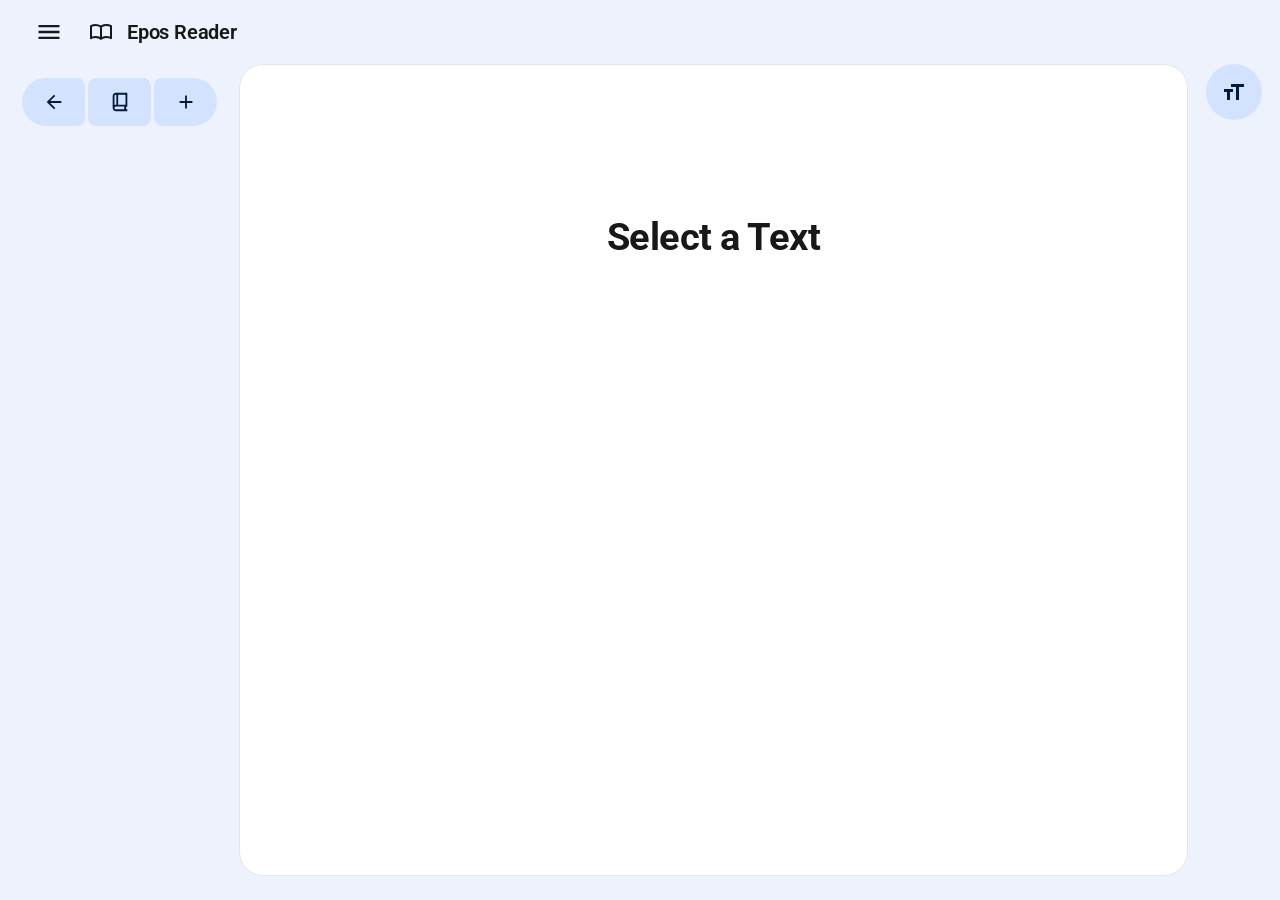
==== commit 305cf552: "Merge pull request #14 from peter-conder/cohesion/phase-3-visual-motion Phase 3: Unified visual, typ" ====
--- a/index.html
+++ b/index.html
@@ -1,27 +1,42 @@
 <!DOCTYPE html>
-<html lang="en" data-scansion="off">
+<html lang="en" data-scansion="off" data-rare-scansion="off">
 <head>
 <meta charset="utf-8">
 <meta name="viewport" content="width=device-width, initial-scale=1.0, viewport-fit=cover">
 <title>Epos Reader - Classical Poetry Reader</title>
 <link rel="preconnect" href="https://fonts.googleapis.com">
 <link rel="preconnect" href="https://fonts.gstatic.com" crossorigin>
-<link href="https://fonts.googleapis.com/css2?family=Gentium+Plus:ital,wght@0,400;0,700;1,400&family=Roboto:ital,wght@0,400;0,500;0,700;1,400&display=swap" rel="stylesheet">
+<link href="https://fonts.googleapis.com/css2?family=Gentium+Plus:ital,wght@0,400;0,700;1,400;1,700&family=Roboto:ital,wght@0,400..700;1,400..700&display=swap" rel="stylesheet">
 <link rel="icon" href="assets/favicon.svg" type="image/svg+xml">
 <link rel="apple-touch-icon" href="assets/apple-touch-icon.png">
 <!-- Home Screen app. The status bar keeps iOS's own style: "black-translucent" let the text run behind it, but
      left a gap the height of the status bar at the bottom of the screen (a WebKit bug). Re-add the icon to the
      Home Screen for a change here to take effect. -->
 <link rel="manifest" href="manifest.webmanifest">
+<meta name="theme-color" id="meta-theme-color" content="#eef2fc">
 <meta name="mobile-web-app-capable" content="yes">
 <meta name="apple-mobile-web-app-capable" content="yes">
 <meta name="apple-mobile-web-app-title" content="Epos Reader">
 <link rel="stylesheet" href="css/styles.css">
 <script>
-  /* Set light/dark before the first paint so a dark page doesn't flash white (settings.js takes over from here) */
+  /* Set light/dark and palette before the first paint so there is no white or monochrome flash (settings.js takes over) */
   try {
-    document.documentElement.dataset.theme = localStorage.getItem('epos.theme.v1')
+    const r = document.documentElement;
+    const t = localStorage.getItem('epos.theme.v1')
       ?? (matchMedia('(prefers-color-scheme: dark)').matches ? 'dark' : 'light');
+    r.dataset.theme = t;
+    const P = {
+      green:    { light: ['#386A42','#FFFFFF','#BAF3BF','#00210B','#526351','#FFFFFF','#D5E8D1','#101F11'], dark: ['#99D5A3','#043918','#20512C','#BAF3BF','#B9CCB6','#243425','#3A4B3A','#D5E8D1'] },
+      red:      { light: ['#8F4A50','#FFFFFF','#FFD9DC','#3B0812','#76565A','#FFFFFF','#FFD9DC','#2C1518'], dark: ['#FFB2B9','#561D24','#723339','#FFD9DC','#E5B9BD','#44292D','#5D3F43','#FFD9DC'] },
+      bluegray: { light: ['#4A5C7A','#FFFFFF','#D3E3FF','#001C39','#565E71','#FFFFFF','#DAE2F9','#131B2C'], dark: ['#B3C8E8','#1B2E49','#334461','#D3E3FF','#BEC6DC','#283041','#3F4759','#DAE2F9'] },
+      yellow:   { light: ['#6B5F00','#FFFFFF','#F8E468','#201C00','#656040','#FFFFFF','#ECE4C0','#201C04'], dark: ['#DCC84F','#383100','#514700','#F8E468','#CFC8A5','#363116','#4D482B','#ECE4C0'] },
+      purple:   { light: ['#8241B2','#FFFFFF','#F0DBFF','#2C0051','#7D5260','#FFFFFF','#FFD8E4','#31111D'], dark: ['#DEB7FF','#4D0A7F','#672698','#F0DBFF','#EFB8C8','#492532','#633B48','#FFD8E4'] },
+      amber:    { light: ['#8F4E00','#FFFFFF','#FFDCC2','#2E1500','#745943','#FFFFFF','#FFDCBE','#2A1706'], dark: ['#FFB77B','#4C2700','#6C3A00','#FFDCC2','#E4C0A6','#422C19','#5A422D','#FFDCBE'] }
+    };
+    const pk = localStorage.getItem('epos.palette.v1');
+    const vals = (P[pk] || P.bluegray)[t === 'dark' ? 'dark' : 'light'];
+    ['--primary','--on-primary','--primary-container','--on-primary-container','--secondary','--on-secondary','--secondary-container','--on-secondary-container']
+      .forEach((k, i) => r.style.setProperty(k, vals[i]));
   } catch { /* storage unavailable */ }
 </script>
 <script src="js/main.js" type="module" defer></script>
@@ -183,8 +198,8 @@
         <span class="switch-text"><span class="switch-title">Caesurae</span><span class="switch-sub">Mark each caesura with ‖ when scansion is on</span></span>
         <span class="switch" aria-hidden="true"></span>
       </button>
-      <button class="switch-row" id="sw-synizesis" role="switch" aria-checked="true">
-        <span class="switch-text"><span class="switch-title">Synizesis &amp; consonantal i</span><span class="switch-sub">Underline vowels run together into one syllable</span></span>
+      <button class="switch-row" id="sw-rare-scansion" role="switch" aria-checked="false">
+        <span class="switch-text"><span class="switch-title">Rare scansion marks</span><span class="switch-sub">Show hiatus, synizesis, consonantal i, lengthened &amp; hypermetric marks</span></span>
         <span class="switch" aria-hidden="true"></span>
       </button>
     </div>
@@ -345,7 +360,7 @@
 
 <!-- BOOKMARK RIBBON (phones and tablets): bookmarks the top line, Kindle-style (see mobile-bookmarks.js) -->
 <button class="bm-ribbon" id="bm-ribbon" aria-pressed="false" aria-label="Bookmark the top line" hidden>
-  <span class="bm-shape" aria-hidden="true"></span>
+  <span class="bm-shape" aria-hidden="true"><span class="bm-shaft"></span><svg class="bm-notch" viewBox="0 0 26 10" preserveAspectRatio="none"><path class="bm-notch-fill" d="M0 0h26v10L13 2 0 10Z"/><path class="bm-notch-stroke" d="M1.25 0v7.8L13 0.7l11.75 7.1V0" fill="none" stroke="currentColor" stroke-width="2.5" stroke-linejoin="miter"/></svg></span>
 </button>
 
 <!-- After jumping to a Bookmark from a dot: the way back -->
--- a/css/styles.css
+++ b/css/styles.css
@@ -13,15 +13,15 @@
     --gray-800: #27272a;
     --gray-900: #18181b;
 
-    /* Theme tokens (Material 3 roles). Monochrome by default; the palette menu swaps them. */
-    --primary: #505F6E;
+    /* Theme tokens (Material 3 roles). Slate by default, matching settings.js; the palette menu swaps them. */
+    --primary: #4A5C7A;
     --on-primary: #FFFFFF;
-    --primary-container: #D5E4F7;
-    --on-primary-container: #0C1D29;
-    --secondary: #555F68;
+    --primary-container: #D3E3FF;
+    --on-primary-container: #001C39;
+    --secondary: #565E71;
     --on-secondary: #FFFFFF;
-    --secondary-container: #D9E3ED;
-    --on-secondary-container: #121C23;
+    --secondary-container: #DAE2F9;
+    --on-secondary-container: #131B2C;
 
     /* What tints are mixed into (white here, near-black in dark mode), and what hovers shade toward */
     --mix-base: #ffffff;
@@ -42,14 +42,21 @@
     --radius-xl: 24px;
     --radius-full: 9999px;
 
-    /* Easing curves only — durations are set per transition. */
-    --ease-spring: cubic-bezier(0.175, 0.885, 0.32, 1.275);
-    --ease-bouncy: cubic-bezier(0.34, 1.56, 0.64, 1);
-    /* A stiff spring: overshoots by about 10%, one small rebound, settled by 60% of the time (book selector pills) */
-    --ease-springy: linear(0, 0.135, 0.41, 0.689, 0.902, 1.032, 1.088, 1.095, 1.076, 1.048, 1.022, 1.004, 0.994, 0.991, 0.991, 0.994, 0.996, 0.998, 0.999, 1, 1);
-
-    --shadow-pop:  0 12px 36px rgba(0, 0, 0, 0.1);
-    --shadow-pane: 0 2px 10px rgba(0, 0, 0, 0.02);
+    /* Unified Material Expressive easing tokens — durations are set per transition.
+       --ease-spatial: subtle spatial spring for small interactive controls
+       --ease-emphasized: smooth Emphasized decelerate (no bounce) for structural movement */
+    --ease-spatial: cubic-bezier(0.2, 0.9, 0.3, 1.12);
+    --ease-emphasized: cubic-bezier(0.2, 0, 0, 1);
+    --ease-spring: var(--ease-spatial);
+    --ease-bouncy: var(--ease-spatial);
+    --chrome-ease: var(--ease-emphasized);
+
+    --shadow-pop:    0 12px 36px rgba(0, 0, 0, 0.1);
+    --shadow-pane:   0 2px 10px rgba(0, 0, 0, 0.02);
+    --shadow-sheet:  0 -8px 32px rgba(0, 0, 0, 0.16);
+    --shadow-chip:   0 6px 20px rgba(0, 0, 0, 0.18);
+    --shadow-active: 0 2px 6px rgba(0, 0, 0, 0.14);
+    --shadow-drag:   0 16px 36px rgba(0, 0, 0, 0.24);
     /* Material elevation levels used by the note cards (1 = hovered, 3 = dragged) */
     --shadow-1: 0 1px 2px rgba(0, 0, 0, 0.3), 0 1px 3px 1px rgba(0, 0, 0, 0.15);
     --shadow-3: 0 1px 3px rgba(0, 0, 0, 0.3), 0 4px 8px 3px rgba(0, 0, 0, 0.15);
@@ -110,14 +117,18 @@
     --inverse-on-surface: #1c1b1f;
 
     /* Shadows hardly show on a dark page; the panes are set apart by their tint and border instead */
-    --shadow-pop:  0 12px 36px rgba(0, 0, 0, 0.5);
-    --shadow-pane: 0 2px 10px rgba(0, 0, 0, 0.25);
+    --shadow-pop:    0 12px 36px rgba(0, 0, 0, 0.5);
+    --shadow-pane:   0 2px 10px rgba(0, 0, 0, 0.25);
+    --shadow-sheet:  0 -8px 32px rgba(0, 0, 0, 0.55);
+    --shadow-chip:   0 6px 20px rgba(0, 0, 0, 0.45);
+    --shadow-active: 0 2px 6px rgba(0, 0, 0, 0.35);
+    --shadow-drag:   0 16px 36px rgba(0, 0, 0, 0.55);
     --shadow-1: 0 1px 2px rgba(0, 0, 0, 0.5), 0 1px 3px 1px rgba(0, 0, 0, 0.3);
     --shadow-3: 0 1px 3px rgba(0, 0, 0, 0.5), 0 4px 8px 3px rgba(0, 0, 0, 0.3);
   }
 
-  /* Switching modes: the whole page cross-fades as one snapshot (a view transition started in settings.js) */
-  ::view-transition-old(root), ::view-transition-new(root) { animation-duration: 320ms; animation-timing-function: ease; }
+  /* Switching modes or palettes: the whole page cross-fades as one snapshot (a view transition started in settings.js) */
+  ::view-transition-old(root), ::view-transition-new(root) { animation-duration: 280ms; animation-timing-function: var(--ease-emphasized); }
 
   /* ==========================================================
      2. BASE
@@ -149,7 +160,7 @@
     stroke-linecap: round; stroke-linejoin: round;
   }
 
-  /* Shared popover behaviour: hidden until .open, bounces in from --from */
+  /* Shared popover behaviour: hidden until .open, enters smoothly from --from */
   .popover {
     position: fixed;
     background: var(--surface);
@@ -158,17 +169,16 @@
     opacity: 0;
     pointer-events: none;
     transform: var(--from, none);
-    transition: opacity 160ms ease, transform 400ms var(--ease-bouncy);
+    transition: opacity 160ms ease, transform 280ms var(--ease-emphasized);
   }
   .popover.open { opacity: 1; pointer-events: auto; transform: none; }
 
-  /* Menu rows pop in one after another */
-  @keyframes itemIn { from { opacity: 0; transform: translateY(-10px) scale(0.94); } to { opacity: 1; transform: none; } }
-  .popover.open :is(.drawer-item, .sub-item, .work-item, .flyout-group, .switch-row, .btn-hover-switch) { animation: itemIn 420ms var(--ease-bouncy) backwards; }
-  .popover.open :is(.drawer-item, .sub-item, .work-item, .flyout-group, .switch-row):nth-child(2) { animation-delay: 38ms; }
-  .popover.open :is(.drawer-item, .sub-item, .work-item, .flyout-group, .switch-row):nth-child(3) { animation-delay: 76ms; }
-  .popover.open :is(.drawer-item, .sub-item, .work-item, .flyout-group, .switch-row):nth-child(4) { animation-delay: 114ms; }
-  .popover.open :is(.drawer-item, .sub-item, .work-item, .flyout-group, .switch-row):nth-child(n+5) { animation-delay: 150ms; }
+  /* Menu rows step in sequentially using --i set on visible items in layout.js */
+  @keyframes itemIn { from { opacity: 0; transform: translateY(-8px) scale(0.96); } to { opacity: 1; transform: none; } }
+  .popover.open :is(.drawer-item, .drawer-swatches, .sub-item, .work-item, .flyout-group, .switch-row, .btn-hover-switch, .lm-item) {
+    animation: itemIn 280ms var(--ease-spatial) backwards;
+    animation-delay: calc(var(--i, 0) * 32ms);
+  }
 
   /* Small round close buttons (picker, flyouts) */
   .btn-close {
@@ -223,7 +233,7 @@
     display: flex; align-items: center; gap: 6px;
     width: 100%;
   }
-  /* The pills spring between sizes (--ease-springy overshoots, then settles). There are no keyframes on the
+  /* The pills transition smoothly between sizes. There are no keyframes on the
      active pill: the transitions carry on from wherever it is, hover scale included, so a click never jumps. */
   .segment {
     flex: 1;
@@ -235,12 +245,12 @@
     font-size: 11px; font-weight: 700; letter-spacing: 0.5px;
     color: transparent;
     /* Widths settle smoothly: the bounce of the pill's width is drawn over its neighbours by .pop below, because a
-       bounce made of layout can only go as far as the neighbours let it. Height and corners spring. */
+       bounce made of layout can only go as far as the neighbours let it. Height and corners spring subtly. */
     /* margin never overshoots: a pill losing its active margin would dip below zero and touch its neighbour */
-    transition: flex-grow 450ms cubic-bezier(0.2, 0.8, 0.2, 1), margin 260ms cubic-bezier(0.2, 0.8, 0.2, 1),
-                height 450ms var(--ease-springy), border-radius 450ms var(--ease-springy),
+    transition: flex-grow 380ms var(--ease-emphasized), margin 240ms var(--ease-emphasized),
+                height 340ms var(--ease-spatial), border-radius 340ms var(--ease-spatial),
                 background-color 90ms ease-out, color 120ms ease,
-                transform 300ms var(--ease-springy);   /* a pill that stops being active lightens at once, so it never lingers darker than its neighbours */
+                transform 240ms var(--ease-spatial);   /* a pill that stops being active lightens at once, so it never lingers darker than its neighbours */
   }
   @media (hover: hover) { .segment:hover:not(.active) { background: color-mix(in srgb, var(--primary) 45%, var(--primary-container)); transform: scaleY(1.3); } }
   /* A rectangle with very round corners: 8px on a 24px height leaves a short flat stretch on each side */
@@ -251,28 +261,26 @@
     border-radius: 8px;
     background: var(--primary);
     color: var(--on-primary);
-    box-shadow: 0 2px 6px rgba(0, 0, 0, 0.16);
-    transition: flex-grow 450ms cubic-bezier(0.2, 0.8, 0.2, 1), margin 260ms cubic-bezier(0.2, 0.8, 0.2, 1),
-                height 450ms var(--ease-springy), border-radius 450ms var(--ease-springy),
-                background-color 200ms ease, color 120ms ease 140ms,   /* the numeral appears once the pill has grown */
-                transform 300ms var(--ease-springy);
-  }
-  /* The click bounces, set off by setBook. Only the middle steps are listed, so each starts from, and ends on,
+    box-shadow: var(--shadow-active);
+    transition: flex-grow 380ms var(--ease-emphasized), margin 240ms var(--ease-emphasized),
+                height 340ms var(--ease-spatial), border-radius 340ms var(--ease-spatial),
+                background-color 200ms ease, color 120ms ease 120ms,   /* the numeral appears once the pill has grown */
+                transform 240ms var(--ease-spatial);
+  }
+  /* The click impulse, set off by setBook. Only the middle steps are listed, so each starts from, and ends on,
      wherever the pill is (hover scale included): no jump.
      .pop: the new pill swells from its centre and rebounds. setBook sets --pop so it reaches a fixed 4px past each
      side, well inside the 12px of room around it, and its neighbours only ever move away from it: it never touches one.
      .shove: every other pill is knocked away from the new one (--shove, set by setBook, falls off with distance). */
-  .segment.pop { animation: bookPop 420ms cubic-bezier(0.3, 0, 0.3, 1); }
-  .segment.shove { animation: bookShove 420ms cubic-bezier(0.3, 0, 0.3, 1); }
+  .segment.pop { animation: bookPop 360ms var(--ease-emphasized); }
+  .segment.shove { animation: bookShove 360ms var(--ease-emphasized); }
   @keyframes bookPop {
     25% { transform: scaleX(var(--pop, 1.06)); }
-    50% { transform: scaleX(0.99); }
-    72% { transform: scaleX(1.003); }
+    55% { transform: scaleX(0.99); }
   }
   @keyframes bookShove {
-    22% { transform: translateX(var(--shove, 0px)); }
-    50% { transform: translateX(calc(var(--shove, 0px) * -0.15)); }
-    74% { transform: translateX(calc(var(--shove, 0px) * 0.04)); }
+    25% { transform: translateX(var(--shove, 0px)); }
+    58% { transform: translateX(calc(var(--shove, 0px) * -0.1)); }
   }
 
   /* Hamburger drawer */
@@ -348,7 +356,7 @@
     border-radius: var(--radius-xl);
     overflow-y: auto;
     z-index: 30;
-    transition: width 560ms var(--ease-bouncy);
+    transition: width 360ms var(--ease-emphasized);
   }
   .tab-list { display: flex; flex-direction: column; gap: 8px; }
   /* The button bar is first in the sidebar, the tabs follow it */
@@ -373,7 +381,7 @@
     color: var(--on-primary);
     border-color: transparent;
     font-weight: 600;
-    box-shadow: 0 2px 5px rgba(0, 0, 0, 0.12);
+    box-shadow: var(--shadow-active);
   }
   .tab-left { display: flex; align-items: center; gap: 10px; min-width: 0; flex: 1; }
   .tab-title { white-space: nowrap; overflow: hidden; text-overflow: ellipsis; font-size: 14.5px; font-weight: 600; }
@@ -394,7 +402,7 @@
   @media (hover: hover) { .tab:not(.active) .tab-close:hover { background: var(--gray-200); } }
 
   /* Collapse, notebook and new tab: three parts of one pill (same cut as a split tab pair) */
-  .add-split { display: flex; gap: 3px; transition: gap 300ms ease; }
+  .add-split { display: flex; gap: 3px; transition: gap 280ms var(--ease-emphasized); }
   .add-half {
     flex: 1 1 0; min-width: 0;
     display: grid; place-items: center;
@@ -403,9 +411,9 @@
     background: var(--primary-container);
     color: var(--on-primary-container);
     border-radius: 8px;
-    transition: background-color 160ms ease, transform 160ms var(--ease-spring),
-                flex-grow 560ms var(--ease-bouncy), opacity 160ms ease, height 560ms var(--ease-bouncy),
-                border-radius 560ms var(--ease-bouncy);
+    transition: background-color 160ms ease, transform 160ms var(--ease-spatial),
+                flex-grow 360ms var(--ease-emphasized), opacity 160ms ease, height 360ms var(--ease-emphasized),
+                border-radius 360ms var(--ease-emphasized);
   }
   .add-half:first-child { border-radius: 24px 8px 8px 24px; }
   .add-half:last-child  { border-radius: 8px 24px 24px 8px; }
@@ -414,7 +422,7 @@
   .add-half .icon { width: 22px; height: 22px; }
 
   /* Collapse: the tab list and the buttons fold into one round button that opens them again */
-  .collapse-btn .icon { grid-area: 1 / 1; transition: opacity 160ms ease, transform 560ms var(--ease-bouncy); }
+  .collapse-btn .icon { grid-area: 1 / 1; transition: opacity 160ms ease, transform 320ms var(--ease-spatial); }
   .collapse-btn .icon-list { opacity: 0; transform: rotate(-90deg) scale(0.5); }
   .sidebar.collapsed { width: 76px; overflow: hidden; }
   .sidebar.collapsed .tab-list {
@@ -428,23 +436,23 @@
   .sidebar.collapsed .collapse-btn .icon-arrow { opacity: 0; transform: rotate(90deg) scale(0.5); }
   .sidebar.collapsed .collapse-btn .icon-list { opacity: 1; transform: none; }
 
-  /* Opening the sidebar again: once the button bar has begun to open, the tabs bubble out of it and drop into place.
+  /* Opening the sidebar again: once the button bar has begun to open, the tabs drop smoothly into place.
      Each tab starts up at the bar (shrunken and transparent) and the lower ones follow a beat later.
-     app.js adds .bubbling (and sets --i) only for that moment, so ordinary re-renders of the list don't replay it. */
+     sidebar.js adds .bubbling (and sets --i) only for that moment, so ordinary re-renders of the list don't replay it. */
   .add-split { position: relative; z-index: 2; }          /* the tabs slide out from behind the bar */
   .sidebar.bubbling .tab-list > * {
     transform-origin: top center;
-    animation: tabBubble 640ms var(--ease-bouncy) backwards;
-    animation-delay: calc(160ms + var(--i, 0) * 60ms);    /* 160ms: the small pause after the bar starts opening */
+    animation: tabBubble 360ms var(--ease-emphasized) backwards;
+    animation-delay: calc(100ms + var(--i, 0) * 40ms);
   }
   @keyframes tabBubble {
-    from { opacity: 0; transform: translateY(calc((var(--i, 0) + 1) * -56px)) scale(0.5); }
+    from { opacity: 0; transform: translateY(calc((var(--i, 0) + 1) * -40px)) scale(0.92); }
     35%  { opacity: 1; }
   }
 
   /* Tab hover card */
   .hover-card {
-    --from: translateX(14px) scale(0.92);
+    --from: translateX(14px) scale(0.94);
     transform-origin: left center;
     z-index: 300;
     width: 168px;
@@ -454,7 +462,7 @@
     display: flex; flex-direction: column; gap: 8px;
     background: var(--primary-container);
     color: var(--on-primary-container);
-    box-shadow: 0 10px 25px rgba(0, 0, 0, 0.1);
+    box-shadow: var(--shadow-pop);
   }
   .hover-cite { font-size: 13px; font-weight: 700; letter-spacing: -0.2px; }
   .hover-desc { font-size: 11px; line-height: 1.2; opacity: 0.72; }
@@ -480,7 +488,7 @@
     z-index: 40;
   }
   /* One bar, the same colour as the new-tab buttons. Collapsed it is a circle holding a single button;
-     opened it springs out into a pill that holds every tool. */
+     opened it expands smoothly into a pill that holds every tool. */
   .tool-bar {
     --tools: 5;
     position: relative;
@@ -489,10 +497,10 @@
     background: var(--primary-container);
     color: var(--on-primary-container);
     border-radius: 28px;
-    transition: height 300ms cubic-bezier(0.4, 0, 0.2, 1), background-color 150ms ease;
+    transition: height 280ms var(--ease-emphasized), background-color 150ms ease;
   }
   @media (hover: hover) { .tool-bar:not(.open):hover { background: color-mix(in srgb, var(--primary-container) 86%, var(--hover-shade)); } }
-  .tool-bar.open { height: calc(56px + var(--tools) * 56px); transition: height 640ms var(--ease-bouncy), background-color 150ms ease; }
+  .tool-bar.open { height: calc(56px + var(--tools) * 56px); transition: height 360ms var(--ease-emphasized), background-color 150ms ease; }
 
   .tool-toggle, .tool-btn {
     position: relative; flex-shrink: 0;
@@ -503,12 +511,12 @@
   }
   .tool-toggle { transition: background-color 150ms ease; }
   @media (hover: hover) { .tool-bar.open .tool-toggle:hover { background: color-mix(in srgb, var(--on-primary-container) 12%, transparent); } }
-  .tool-toggle .icon { grid-area: 1 / 1; transition: opacity 160ms ease, transform 420ms var(--ease-bouncy); }
+  .tool-toggle .icon { grid-area: 1 / 1; transition: opacity 160ms ease, transform 320ms var(--ease-spatial); }
   .tool-toggle .icon-close { opacity: 0; transform: rotate(-90deg) scale(0.5); }
   .tool-bar.open .tool-toggle .icon-open { opacity: 0; transform: rotate(90deg) scale(0.5); }
   .tool-bar.open .tool-toggle .icon-close { opacity: 1; transform: none; }
 
-  .tool-btn { transition: background-color 150ms ease, color 150ms ease, transform 150ms var(--ease-spring); }
+  .tool-btn { transition: background-color 150ms ease, color 150ms ease, transform 150ms var(--ease-spatial); }
   @media (hover: hover) { .tool-btn:hover { background: color-mix(in srgb, var(--on-primary-container) 12%, transparent); transform: scale(1.06); } }
   .tool-btn.active { background: var(--primary); color: var(--on-primary); }
   @media (hover: hover) { .tool-btn.active:hover { background: var(--primary); color: var(--on-primary); } }
@@ -516,10 +524,10 @@
   @media (hover: hover) { .tool-btn.disabled:hover { background: none; transform: none; } }
   /* Tools are hidden while collapsed and pop in one after another as the bar opens */
   .tool-bar:not(.open) .tool-btn { opacity: 0; visibility: hidden; pointer-events: none; transition: opacity 90ms ease, visibility 0s linear 90ms; }
-  .tool-bar.open .tool-btn { animation: toolIn 520ms var(--ease-bouncy) backwards; animation-delay: calc(var(--i, 0) * 50ms + 90ms); }
-  @keyframes toolIn { from { opacity: 0; transform: scale(0.4) translateY(-12px); } }
+  .tool-bar.open .tool-btn { animation: toolIn 320ms var(--ease-spatial) backwards; animation-delay: calc(var(--i, 0) * 36ms + 60ms); }
+  @keyframes toolIn { from { opacity: 0; transform: scale(0.6) translateY(-10px); } }
   /* Light / dark: the moon (in light mode) and the sun (in dark mode) swap with a spin */
-  .theme-btn .icon { grid-area: 1 / 1; transition: opacity 160ms ease, transform 560ms var(--ease-bouncy); }
+  .theme-btn .icon { grid-area: 1 / 1; transition: opacity 160ms ease, transform 360ms var(--ease-spatial); }
   .theme-btn .icon-sun { opacity: 0; transform: rotate(-90deg) scale(0.5); }
   :root[data-theme="dark"] .theme-btn .icon-moon { opacity: 0; transform: rotate(90deg) scale(0.5); }
   :root[data-theme="dark"] .theme-btn .icon-sun { opacity: 1; transform: none; }
@@ -573,12 +581,12 @@
     content: ''; position: absolute; top: 3px; left: 3px;
     width: 20px; height: 20px;
     border-radius: var(--radius-full);
-    background: #fff;
-    box-shadow: 0 1px 3px rgba(0, 0, 0, 0.25);
-    transition: transform 200ms var(--ease-spring);
+    background: var(--surface);
+    box-shadow: var(--shadow-1);
+    transition: transform 200ms var(--ease-spatial), background-color 160ms ease;
   }
   .switch-row[aria-checked="true"] .switch { background: var(--primary); }
-  .switch-row[aria-checked="true"] .switch::after { transform: translateX(18px); }
+  .switch-row[aria-checked="true"] .switch::after { transform: translateX(18px); background: var(--on-primary); }
 
   /* Connected button group: outer ends round, inner corners tight, the selected one morphs into a full pill */
   .pill-group { display: flex; gap: 3px; }
@@ -589,8 +597,8 @@
     background: var(--soft);
     color: var(--on-secondary-container);
     border-radius: 8px;
-    transition: border-radius 340ms var(--ease-bouncy), flex-grow 340ms var(--ease-bouncy),
-                background-color 200ms ease, color 200ms ease, transform 200ms var(--ease-bouncy);
+    transition: border-radius 280ms var(--ease-spatial), flex-grow 280ms var(--ease-emphasized),
+                background-color 180ms ease, color 180ms ease, transform 180ms var(--ease-spatial);
   }
   .pill-opt:first-child { border-radius: 24px 8px 8px 24px; }
   .pill-opt:last-child  { border-radius: 8px 24px 24px 8px; }
@@ -603,8 +611,8 @@
     border-radius: 24px;
   }
   .pill-text { font-size: 15px; font-weight: 500; white-space: nowrap; }
-  .pill-opt.active .icon { animation: optPop 420ms var(--ease-bouncy); }
-  @keyframes optPop { 0% { transform: scale(0.6) rotate(-8deg); } 100% { transform: none; } }
+  .pill-opt.active .icon { animation: optPop 300ms var(--ease-spatial); }
+  @keyframes optPop { 0% { transform: scale(0.75) rotate(-6deg); } 100% { transform: none; } }
 
   /* Material 3 Expressive slider: split track, vertical handle, end dot */
   .size-row { display: flex; align-items: center; gap: 10px; }
@@ -644,7 +652,7 @@
     width: var(--hw); height: 36px; margin-top: -18px;
     border-radius: 3px;
     background: var(--primary);
-    transition: left 100ms ease-out, transform 320ms var(--ease-bouncy);
+    transition: left 100ms ease-out, transform 240ms var(--ease-spatial);
   }
   @media (hover: hover) { .m3-slider:hover .ms-handle { transform: scaleY(1.1); } }
   .m3-slider.dragging .ms-handle { transform: scale(0.7, 1.25); }
@@ -707,7 +715,8 @@
     cursor: pointer;
     text-align: left;
     isolation: isolate;
-    transition: flex-grow 560ms var(--ease-bouncy), border-radius 560ms var(--ease-bouncy), box-shadow 200ms ease;
+    transition: flex-grow 380ms var(--ease-emphasized), border-radius 380ms var(--ease-emphasized),
+                box-shadow 200ms ease, transform 150ms var(--ease-spatial);
   }
   .home-card[data-rank="0"] { flex-grow: 3.3; }
   .home-card[data-rank="1"] { flex-grow: 2.2; border-radius: 44px; }
@@ -725,7 +734,7 @@
     color: #fff;
     white-space: nowrap; overflow: hidden; text-overflow: ellipsis;
     opacity: 0; transform: translateY(10px);
-    transition: opacity 220ms ease, transform 380ms var(--ease-bouncy);
+    transition: opacity 220ms ease, transform 300ms var(--ease-emphasized);
   }
   .home-card.hot .home-card-title { opacity: 1; transform: none; transition-delay: 90ms; }
   /* Hovered: lifted by a shadow. Focused: a ring set off from the card by a small gap. */
@@ -755,7 +764,7 @@
     padding: 16px 20px;
     border-radius: 20px;
     text-align: left;
-    transition: background-color 140ms ease, transform 220ms var(--ease-bouncy);
+    transition: background-color 140ms ease, transform 180ms var(--ease-spatial);
   }
   .work-item + .work-item { margin-top: 2px; }
   @media (hover: hover) { .work-item:hover { background: color-mix(in srgb, var(--on-primary-container) 10%, transparent); transform: translateX(3px); } }
@@ -783,7 +792,7 @@
     background: var(--soft);
     color: var(--on-secondary-container);
     font-size: 13px; font-weight: 600;
-    transition: background-color 140ms ease, transform 140ms var(--ease-spring);
+    transition: background-color 140ms ease, transform 140ms var(--ease-spatial);
   }
   @media (hover: hover) { .book-cell:hover { background: color-mix(in srgb, var(--secondary-container) 60%, var(--primary)); transform: scale(1.06); } }
   .book-cell.active { background: var(--primary); color: var(--on-primary); }
@@ -834,19 +843,19 @@
   .pane-original {
     width: 100%; max-width: var(--reader-max); margin: 0 auto; flex-shrink: 0;
     /* max-width eases between its two values when a second tab opens or closes (see the split-tabs rule below) */
-    transition: padding 180ms ease, max-width var(--grow-dur, 520ms) ease;
+    transition: padding 180ms ease, max-width var(--grow-dur, 380ms) var(--ease-emphasized);
   }
   /* While the text-size slider is dragged the pane follows --reader-max at once instead of easing after it */
   .resizing-text .pane-original { transition: padding 180ms ease; }
   .reader[data-split="on"] .pane-original { max-width: none; min-width: 25%; margin: 0; }
-  .workspace.snapping .pane-original { transition: width 320ms var(--ease-spring), padding 180ms ease; }
+  .workspace.snapping .pane-original { transition: width 280ms var(--ease-emphasized), padding 180ms ease; }
 
   .pane-translation {
     display: none;
     flex: 1 1 0;
     min-width: 0;
     transform-origin: right center;
-    transition: opacity 220ms ease, transform 240ms var(--ease-spring), padding 180ms ease;
+    transition: opacity 220ms ease, transform 240ms var(--ease-emphasized), padding 180ms ease;
   }
   .reader[data-split="on"] .pane-translation { display: block; }
   .pane-translation.squash { opacity: 0.72; transform: scaleX(0.94); }
@@ -908,7 +917,7 @@
 
   /* Bookmark glyph (the margin marker and the word-card button). ::before is the bookmark, ::after the "+".
      Hovering an unbookmarked one opens the bookmark's top-right corner and pops the "+" into it. */
-  .bm-glyph { position: relative; display: block; color: inherit; flex-shrink: 0; transition: transform 200ms var(--ease-bouncy), opacity 140ms ease; }
+  .bm-glyph { position: relative; display: block; color: inherit; flex-shrink: 0; transition: transform 200ms var(--ease-spatial), opacity 140ms ease; }
   .bm-glyph::before, .bm-glyph::after { content: ''; position: absolute; inset: 0; background: currentColor; }
   .bm-glyph::before {
     -webkit-mask: var(--bookmark-outline-icon) center / contain no-repeat;
@@ -918,7 +927,7 @@
     -webkit-mask: var(--bookmark-plus-icon) center / contain no-repeat;
             mask: var(--bookmark-plus-icon) center / contain no-repeat;
     transform: scale(0); transform-origin: 73% 27%;
-    transition: transform 320ms var(--ease-bouncy);
+    transition: transform 260ms var(--ease-spatial);
   }
 
   /* In the margin, left of the line (and of its number, when it has one). The gutter's number ends 32px from the
@@ -963,7 +972,7 @@
     margin: 1px 0;
     border-radius: var(--radius-sm);
     cursor: pointer;
-    transition: background-color 140ms ease, color 140ms ease, transform 140ms var(--ease-spring);
+    transition: background-color 140ms ease, color 140ms ease, transform 140ms var(--ease-spatial);
   }
   @media (hover: hover) { .word:hover { background: color-mix(in srgb, var(--secondary-container) 75%, transparent); transform: translateY(-1px); } }
   /* No font-weight change: real bold is wider (it would push the neighbours) and loads a new font face,
@@ -1016,17 +1025,29 @@
     border: 1.5px solid var(--m-color); border-top: 0;
     border-radius: 0 0 4px 4px;
   }
-  /* a normally short syllable lengthened by the poet */
-  [data-scansion="on"] .syl[data-x*="d"]::before {
+  /* elided: not sounded, so dimmed and unmarked */
+  [data-scansion="on"] .syl[data-q="E"] { opacity: 0.45; }
+
+  /* Rare Scansion marks (off by default; enabled via data-rare-scansion="on" in View Options) */
+  /* lengthened: a normally short syllable scanned long */
+  [data-scansion="on"][data-rare-scansion="on"] .syl[data-x*="d"]::before {
     background: linear-gradient(var(--m-color), var(--m-color)) center / 100% 2px no-repeat,
                 linear-gradient(var(--m-color), var(--m-color)) center 0 / 100% 1px no-repeat;
   }
-  /* elided: not sounded, so dimmed and unmarked */
-  [data-scansion="on"] .syl[data-q="E"] { opacity: 0.45; }
   /* synizesis or consonantal i: two vowels run together into one syllable */
-  [data-scansion="on"] .syl[data-x*="z"],
-  [data-scansion="on"] .syl[data-x*="r"] {
+  [data-scansion="on"][data-rare-scansion="on"] .syl[data-x*="z"],
+  [data-scansion="on"][data-rare-scansion="on"] .syl[data-x*="r"] {
     text-decoration: underline dotted var(--secondary);
+    text-underline-offset: 3px;
+  }
+  /* hiatus: unelided vowel before a following vowel */
+  [data-scansion="on"][data-rare-scansion="on"] .syl[data-x*="h"] {
+    text-decoration: underline wavy var(--primary);
+    text-underline-offset: 3px;
+  }
+  /* hypermetric: extra syllable elided into the next Line */
+  [data-scansion="on"][data-rare-scansion="on"] .syl[data-x*="m"] {
+    text-decoration: underline dashed var(--secondary);
     text-underline-offset: 3px;
   }
 
@@ -1049,12 +1070,12 @@
     pointer-events: none;
   }
 
-  /* View Options can hide the caesura and synizesis / consonantal i marks */
+  /* View Options can hide Caesura marks */
   [data-caesura="off"] .word[data-caesura]::before { display: none; }
-  [data-synizesis="off"] .syl[data-x] { text-decoration: none; }
 
   /* keep the marks visible on a selected word's filled background */
   [data-scansion="on"] .word.selected .syl::before { --m-color: var(--on-primary); }
+  [data-scansion="on"][data-rare-scansion="on"] .word.selected .syl { text-decoration-color: var(--on-primary); }
 
   /* Off-screen copy of a few lines, used to measure them at other text sizes */
   .fit-probe {
@@ -1064,7 +1085,7 @@
     contain: layout style;
   }
 
-  /* Word definition card (the gloss) */
+  /* Word card */
   .word-card {
     position: fixed;
     z-index: 250;
@@ -1073,30 +1094,29 @@
     background: var(--primary-container);
     color: var(--on-primary-container);
     border-radius: var(--radius-lg);
-    box-shadow: 0 12px 32px rgba(0, 0, 0, 0.12);
+    box-shadow: var(--shadow-pop);
     opacity: 0;
     pointer-events: none;
     transform-origin: center bottom;
     transition: opacity 160ms ease;
   }
-  .word-card.visible { opacity: 1; pointer-events: auto; animation: popBounce 190ms var(--ease-spring) forwards; }
+  .word-card.visible { opacity: 1; pointer-events: auto; animation: popBounce 200ms var(--ease-spatial) forwards; }
   @keyframes popBounce {
-    0%   { transform: scale(0.85); opacity: 0; }
-    70%  { transform: scale(1.05); }
+    0%   { transform: scale(0.92); opacity: 0; }
     100% { transform: scale(1); opacity: 1; }
   }
-  .card-lemma { font-size: 1.35rem; font-weight: 700; margin-bottom: 4px; padding-right: 80px; }
+  .card-lemma { font-family: var(--reading-font); font-size: 1.35rem; font-weight: 700; margin-bottom: 4px; padding-right: 80px; }
   .card-morph { font-size: 12px; opacity: 0.7; margin-bottom: 10px; }
-  .card-scan { font-size: 12px; margin: -6px 0 10px; color: var(--primary); white-space: pre; }
+  .card-scan { font-family: var(--reading-font); font-size: 12px; margin: -6px 0 10px; color: var(--primary); white-space: pre-wrap; overflow-wrap: anywhere; }
   .card-def { font-size: 14px; line-height: 1.45; }
 
-  /* Note button on the gloss: turns the selected-tab colour once there is a note */
+  /* Note button on the Word card: turns the selected-tab colour once there is a note */
   .card-note {
     position: absolute; top: 12px; right: 12px;
     width: 34px; height: 34px;
     border-radius: var(--radius-full);
     display: grid; place-items: center;
-    transition: background-color 140ms ease, color 140ms ease, transform 150ms var(--ease-spring);
+    transition: background-color 140ms ease, color 140ms ease, transform 150ms var(--ease-spatial);
   }
   .card-note .icon { width: 17px; height: 17px; }
   @media (hover: hover) { .card-note:hover { background: color-mix(in srgb, var(--on-primary-container) 12%, transparent); transform: scale(1.08); } }
@@ -1108,7 +1128,7 @@
     width: 34px; height: 34px;
     border-radius: var(--radius-full);
     display: grid; place-items: center;
-    transition: background-color 140ms ease, color 140ms ease, transform 150ms var(--ease-spring);
+    transition: background-color 140ms ease, color 140ms ease, transform 150ms var(--ease-spatial);
   }
   .card-bookmark .bm-glyph { width: 19px; height: 19px; }
   @media (hover: hover) { .card-bookmark:hover { background: color-mix(in srgb, var(--on-primary-container) 12%, transparent); transform: scale(1.08); } }
@@ -1118,7 +1138,7 @@
   .card-bookmark.has-bookmark { background: var(--primary); color: var(--on-primary); }
   .card-bookmark.has-bookmark .bm-glyph::before { -webkit-mask-image: var(--bookmark-fill-icon); mask-image: var(--bookmark-fill-icon); }
 
-  /* The note, shown right in the gloss */
+  /* The note, shown right in the Word card */
   .card-user-note {
     display: flex; align-items: flex-start; gap: 8px;
     margin-top: 12px; padding: 10px 12px;
@@ -1136,6 +1156,14 @@
   /* ==========================================================
      7. SETTINGS
      ========================================================== */
+  #view-settings {
+    background: var(--surface);
+    border: 1px solid var(--gray-200);
+    border-radius: var(--radius-xl);
+    box-shadow: var(--shadow-pane);
+    scrollbar-width: thin;
+    scrollbar-color: var(--gray-400) transparent;
+  }
   .settings-page { max-width: 800px; margin: 0 auto; padding: 44px 36px 140px; }
   .settings-title { font-size: 2.3rem; font-weight: 700; margin-bottom: 6px; }
   .settings-subtitle { font-size: 14.5px; color: var(--text-muted); margin-bottom: 28px; }
@@ -1196,11 +1224,11 @@
     color: var(--inverse-on-surface);
     border-radius: var(--radius-full);
     font-size: 13.5px; font-weight: 500;
-    box-shadow: 0 6px 20px rgba(0, 0, 0, 0.18);
+    box-shadow: var(--shadow-chip);
     opacity: 0;
     visibility: hidden;
     pointer-events: none;
-    transition: opacity 200ms ease, transform 200ms var(--ease-spring), visibility 0s linear 200ms;
+    transition: opacity 200ms ease, transform 200ms var(--ease-spatial), visibility 0s linear 200ms;
     z-index: 550;
   }
   .toast.show { opacity: 1; visibility: visible; pointer-events: auto; transform: translateX(-50%); transition-delay: 0s; }
@@ -1210,7 +1238,7 @@
     background: var(--primary);
     color: var(--on-primary);
     font-size: 13.5px; font-weight: 600;
-    transition: background-color 150ms ease, transform 150ms var(--ease-spring);
+    transition: background-color 150ms ease, transform 150ms var(--ease-spatial);
   }
   @media (hover: hover) { .toast-undo:hover { background: color-mix(in srgb, var(--primary) 82%, #fff); } }
   .toast-undo:active { transform: scale(0.95); }
@@ -1227,11 +1255,11 @@
     color: var(--on-primary-container);
     font-size: 11.5px; font-weight: 600; line-height: 1.25;
     white-space: nowrap;
-    box-shadow: 0 10px 25px rgba(0, 0, 0, 0.1);
+    box-shadow: var(--shadow-pop);
     pointer-events: none;
     opacity: 0;
     transform: var(--from, none);
-    transition: opacity 140ms ease, transform 220ms var(--ease-spring);
+    transition: opacity 140ms ease, transform 200ms var(--ease-spatial);
   }
   .tip.show { opacity: 1; transform: none; }
 
@@ -1250,12 +1278,13 @@
     z-index: 265;
     display: flex; flex-direction: column; gap: 10px;
     visibility: hidden;
-    transition: opacity 180ms ease, transform 240ms var(--ease-spring), visibility 0s linear 240ms;
+    transition: opacity 180ms ease, transform 240ms var(--ease-emphasized), visibility 0s linear 240ms;
   }
   .note-box.open { visibility: visible; transition-delay: 0s; }
   .note-box-head { display: flex; align-items: center; gap: 8px; min-width: 0; }
   .note-box-title {
     flex: 1; min-width: 0;
+    font-family: var(--reading-font);
     font-size: 12px; font-weight: 700; letter-spacing: 0.4px;
     white-space: nowrap; overflow: hidden; text-overflow: ellipsis;
   }
@@ -1286,12 +1315,12 @@
     background: var(--primary); color: var(--on-primary);
     font-size: 14px; font-weight: 600;
     flex-shrink: 0;
-    transition: background-color 150ms ease, transform 150ms var(--ease-spring);
+    transition: background-color 150ms ease, transform 150ms var(--ease-spatial);
   }
   @media (hover: hover) { .btn-new-note:hover { background: color-mix(in srgb, var(--primary) 86%, var(--hover-shade)); transform: translateY(-1px); } }
   .btn-new-note:active { transform: scale(0.97); }
   .btn-new-note .icon { width: 18px; height: 18px; }
-  .nb-empty { padding: 56px 16px; text-align: center; font-size: 15px; line-height: 1.5; color: var(--gray-400); }
+  .nb-empty { padding: 56px 16px; text-align: center; font-size: 15px; line-height: 1.5; color: var(--text-muted); }
 
   /* 1 column on phones, 2, 3 and 4 as the pane gets wider */
   .note-grid, .bm-list { display: grid; grid-template-columns: 1fr; gap: 12px; }
@@ -1355,7 +1384,7 @@
     background: color-mix(in srgb, var(--primary-container) 78%, var(--hover-shade));
     pointer-events: none;
     transform: scale(0);
-    transition: transform 460ms cubic-bezier(0.2, 0, 0, 1), opacity 240ms ease;
+    transition: transform 380ms var(--ease-emphasized), opacity 220ms ease;
   }
   .note-ripple.grow { transform: scale(1); }
   .note-ripple.fade { opacity: 0; }
@@ -1390,7 +1419,7 @@
   /* Footer: jumps to the word */
   .note-jump { display: flex; flex-direction: column; gap: 2px; width: 100%; padding-right: 30px; text-align: left; cursor: pointer; }
   .note-jump .icon { width: 12px; height: 12px; margin-left: 4px; vertical-align: -1px; }
-  .note-word { font-size: 0.9rem; font-weight: 600; font-style: italic; overflow-wrap: anywhere; }
+  .note-word { font-family: var(--reading-font); font-size: 0.9rem; font-weight: 600; font-style: italic; overflow-wrap: anywhere; }
   .note-src { font-size: 11.5px; font-weight: 500; letter-spacing: 0.2px; opacity: 0.7; }
   @media (hover: hover) { .note-card:hover .note-jump .note-word { text-decoration: underline; text-underline-offset: 3px; } }
 
@@ -1421,11 +1450,10 @@
   .tab-view {
     position: relative;
     flex: 1 1 0; min-width: 0; height: 100%;
-    /* Panes spring between sizes; the bounce comes from the overshooting curve */
-    transition: flex-grow var(--grow-dur, 520ms) var(--ease-bouncy), transform 520ms var(--ease-bouncy);
-  }
-  .tab-view.drag-live { transition: flex-grow 560ms var(--ease-bouncy); position: relative; z-index: 5; filter: drop-shadow(0 16px 26px rgba(0, 0, 0, 0.2)); }
-  .panes.live .tab-view { transition: transform 420ms var(--ease-bouncy); }
+    transition: flex-grow var(--grow-dur, 380ms) var(--ease-emphasized), transform 380ms var(--ease-emphasized);
+  }
+  .tab-view.drag-live { transition: flex-grow 380ms var(--ease-emphasized); position: relative; z-index: 5; filter: drop-shadow(0 16px 26px rgba(0, 0, 0, 0.2)); }
+  .panes.live .tab-view { transition: transform 320ms var(--ease-emphasized); }
   .panes.instant .tab-view { transition: none !important; }
   .panes[data-count="2"] .tab-view.is-active .pane,
   .panes[data-count="2"] .tab-view.is-active.empty-state { border-color: var(--secondary); }
@@ -1445,7 +1473,7 @@
     border-radius: var(--radius-full);
     display: none; place-items: center;
     color: var(--gray-600);
-    transition: background-color 120ms ease, color 120ms ease, transform 150ms var(--ease-spring);
+    transition: background-color 120ms ease, color 120ms ease, transform 150ms var(--ease-spatial);
   }
   .pane-close .icon { width: 18px; height: 18px; }
   @media (hover: hover) { .pane-close:hover { background: color-mix(in srgb, var(--text) 9%, transparent); color: var(--text); transform: scale(1.08); } }
@@ -1479,7 +1507,7 @@
     position: fixed; margin: 0;
     z-index: 600;
     border-radius: var(--radius-full);
-    box-shadow: 0 16px 36px rgba(0, 0, 0, 0.28);
+    box-shadow: var(--shadow-drag);
     pointer-events: none;
     overflow: hidden;
     will-change: transform;
@@ -1488,7 +1516,7 @@
     background: transparent;
     border: 1.5px dashed var(--gray-400);
     color: var(--gray-500);
-    animation: previewIn 220ms var(--ease-spring);
+    animation: previewIn 220ms var(--ease-spatial);
   }
   @keyframes previewIn { from { opacity: 0; transform: scale(0.9); } }
   .drop-hint {
@@ -1504,7 +1532,7 @@
     pointer-events: none;
     opacity: 0;
     transform: scale(0.985);
-    transition: opacity 160ms ease, transform 220ms var(--ease-spring);
+    transition: opacity 160ms ease, transform 220ms var(--ease-emphasized);
   }
   .drop-hint.show { opacity: 1; transform: none; }
   body.dragging-tab, body.dragging-tab * { cursor: grabbing !important; user-select: none !important; }
@@ -1545,7 +1573,6 @@
       --bar-gap: 10px;
       --bar-bottom: calc(var(--bar-gap) + env(safe-area-inset-bottom));
       --bar-room: calc(var(--bar-h) + var(--bar-bottom) + 20px);   /* what the bar covers, plus breathing room */
-      --chrome-ease: cubic-bezier(0.2, 0, 0, 1);
       /* Where the floating controls along the top start (menu button, Bookmark ribbon), and the room they take
          above the text */
       --chrome-top: calc(10px + env(safe-area-inset-top));
@@ -1602,6 +1629,7 @@
       padding-top: var(--top-room);
       padding-bottom: var(--bar-room);
     }
+    #view-settings { border: 0; border-radius: 0; box-shadow: none; background: var(--bg); }
     .pane-original { max-width: none; }
     .settings-page { padding-top: var(--top-room); padding-bottom: var(--bar-room); }
     .empty-state { padding-bottom: var(--bar-room); }
@@ -1734,7 +1762,7 @@
     font-style: italic;
     line-height: 1.4;
     color: var(--secondary);
-    animation: itemIn 260ms var(--ease-bouncy);
+    animation: itemIn 240ms var(--ease-emphasized);
   }
   .sheet-open .line-en { display: none; }
   .card-grip { display: none; }
@@ -1760,10 +1788,12 @@
       background: var(--bg);
       overflow-y: auto; overscroll-behavior: contain;
       padding: calc(var(--chrome-top) - 10px) 0 var(--bar-room);   /* below iOS's edge blur, as the menu button is */
-      animation: gridIn 240ms var(--chrome-ease);
+      animation: gridIn 220ms var(--chrome-ease);
     }
     .tab-grid[hidden] { display: none; }
-    @keyframes gridIn { from { opacity: 0; transform: scale(1.04); } }
+    .tab-grid.closing { animation: gridOut 200ms var(--chrome-ease) forwards; pointer-events: none; }
+    @keyframes gridIn { from { opacity: 0; transform: scale(1.03); } }
+    @keyframes gridOut { to { opacity: 0; transform: scale(1.03); } }
     .tg-header {
       position: sticky; top: 0; z-index: 1;
       display: flex; align-items: center; gap: 8px;
@@ -1776,7 +1806,7 @@
       border-radius: var(--radius-full);
       background: var(--primary-container); color: var(--on-primary-container);
       font-weight: 600; font-size: 15px;
-      transition: transform 150ms ease, background-color 150ms ease;
+      transition: transform 150ms var(--ease-spatial), background-color 150ms ease;
     }
     .tg-new { width: 44px; }
     .tg-done { padding: 0 20px; background: var(--primary); color: var(--on-primary); }
@@ -1794,8 +1824,8 @@
       border-radius: 22px;
       box-shadow: var(--shadow-1);
       touch-action: pan-y;   /* the list still scrolls; a sideways drag closes the card */
-      animation: itemIn 360ms var(--ease-bouncy) backwards;
-    }
+    }
+    .tab-grid.opening .tg-card { animation: itemIn 280ms var(--ease-emphasized) backwards; }
     .tg-card.is-active { outline: 3px solid var(--primary); outline-offset: 2px; }
     .tg-open {
       width: 100%; height: 100%;
@@ -1837,9 +1867,10 @@
       display: flex; flex-direction: column;
       background: var(--bg);
       padding-top: calc(var(--chrome-top) - 10px);   /* below iOS's edge blur, as the menu button is */
-      animation: sheetUp 300ms var(--chrome-ease);
+      animation: sheetUp 260ms var(--chrome-ease);
     }
     .chapter-list[hidden] { display: none; }
+    .chapter-list.closing { animation: sheetDown 220ms var(--chrome-ease) forwards; pointer-events: none; }
     /* A neighbouring tab's page while the bottom bar is swiped: laid over the open page and moved beside it
        from script (see startPeek in bottom-bar.js) */
     .tab-view.peeking { position: absolute; inset: 0; width: 100%; }
@@ -1847,6 +1878,7 @@
     .chapter-list.peek { z-index: 55; animation: none; }
     .chapter-list.from-peek { animation: none; }
     @keyframes sheetUp { from { transform: translateY(24px); opacity: 0; } }
+    @keyframes sheetDown { to { transform: translateY(24px); opacity: 0; } }
     .cl-header { display: flex; align-items: center; gap: 8px; padding: 14px 12px 10px 20px; }
     .cl-title { flex: 1; font-size: 1.4rem; font-weight: 700; letter-spacing: -0.3px; }
     .cl-close {
@@ -1888,7 +1920,7 @@
     }
     .cl-empty { padding: 40px 8px; text-align: center; color: var(--gray-600); }
 
-    /* ---- Menu: Settings, Notebook, Format Text, palette swatches, light/dark ---- */
+    /* ---- Menu: Settings, Notebook, palette swatches, light/dark ---- */
     #drawer { width: min(300px, calc(100vw - 20px)); }
     #drawer .mobile-only { display: flex; }
     #drawer .desktop-only { display: none; }
@@ -1905,7 +1937,7 @@
       border-radius: var(--radius-full);
       background: linear-gradient(135deg, var(--sw-a) 50%, var(--sw-b) 50%);
       box-shadow: inset 0 0 0 1px rgba(0, 0, 0, 0.12);
-      transition: transform 150ms var(--ease-spring), box-shadow 150ms ease;
+      transition: transform 150ms var(--ease-spatial), box-shadow 150ms ease;
     }
     .drawer-swatch[aria-checked="true"] { box-shadow: 0 0 0 2px var(--primary-container), 0 0 0 4px var(--on-primary-container); }
     .drawer-swatch:active { transform: scale(0.9); }
@@ -1921,13 +1953,20 @@
       max-height: min(56dvh, 560px);
       display: flex; flex-direction: column;
       background: var(--surface);
+      border-top: 1px solid var(--gray-200);
       border-radius: 28px 28px 0 0;
-      box-shadow: 0 -8px 32px rgba(0, 0, 0, 0.16);
+      box-shadow: var(--shadow-sheet);
       padding-bottom: env(safe-area-inset-bottom);
       transition: transform 260ms var(--chrome-ease);
-      animation: sheetUp 300ms var(--chrome-ease);
+      animation: sheetUp 260ms var(--chrome-ease);
+    }
+    /* Dark mode: the sheet's shadow barely shows on a dark page, so lift its surface a step and draw its top edge */
+    :root[data-theme="dark"] .format-sheet {
+      background: color-mix(in srgb, var(--surface) 90%, #fff);
+      border-top-color: var(--gray-300);
     }
     .format-sheet[hidden] { display: none; }
+    .format-sheet.closing { animation: sheetDown 240ms var(--chrome-ease) forwards; pointer-events: none; }
     .fs-grip { display: grid; place-items: center; height: 22px; flex-shrink: 0; touch-action: none; cursor: grab; }
     .fs-grip > span { width: 36px; height: 4px; border-radius: 2px; background: var(--gray-400); }
     .fs-header { display: flex; align-items: center; padding: 0 12px 6px 24px; touch-action: none; }
@@ -1935,7 +1974,12 @@
     .fs-close { width: 44px; height: 44px; display: grid; place-items: center; border-radius: var(--radius-full); }
     .fs-close:active { background: var(--gray-200); }
     .fs-body { flex: 1; min-height: 0; overflow-y: auto; overscroll-behavior: contain; padding: 0 12px 16px; }
-    .fs-body > #sw-scansion { background: var(--primary-container); color: var(--on-primary-container); }
+    .fs-body > #sw-scansion {
+      background: var(--primary-container);
+      color: var(--on-primary-container);
+      border-radius: 28px;
+      padding-inline: 20px;
+    }
     /* The toolbar's panels, laid flat inside the sheet */
     .format-sheet .popover.in-sheet {
       position: static;
@@ -1948,15 +1992,16 @@
     .format-sheet .in-sheet .btn-close { display: none; }
     .format-sheet .in-sheet .flyout-header { padding-top: 6px; }
 
-    /* ---- Word card sheet: the gloss slides up from the bottom instead of popping up by the word ---- */
+    /* ---- Word card sheet: slides up from the bottom instead of popping up by the word ---- */
     .word-card {
       inset: auto 0 0 0;
       width: min(100%, 640px); margin-inline: auto;
       max-height: min(62dvh, 600px);
       overflow-y: auto; overscroll-behavior: contain;
       padding: 0 24px calc(20px + env(safe-area-inset-bottom));
+      border-top: 1px solid color-mix(in srgb, var(--on-primary-container) 12%, transparent);
       border-radius: 28px 28px 0 0;
-      box-shadow: 0 -8px 32px rgba(0, 0, 0, 0.16);
+      box-shadow: var(--shadow-sheet);
       z-index: 66;
       opacity: 1;
       visibility: hidden;
@@ -2011,7 +2056,7 @@
       display: grid; place-items: center;
       border-radius: var(--radius-full);
       background: color-mix(in srgb, var(--primary-container) 86%, var(--on-primary-container));
-      font-size: 13px; font-weight: 800; letter-spacing: 0.5px;
+      font-size: 13px; font-weight: 700; letter-spacing: 0.5px;
       transition: background-color 150ms ease, color 150ms ease, transform 150ms ease;
     }
     .bb-lang[aria-pressed="true"] { background: var(--primary); color: var(--on-primary); }
@@ -2026,7 +2071,7 @@
     .verse-num::after { content: ''; position: absolute; inset: -10px -2px -10px -16px; }   /* a bigger target than the digits */
     /* A bookmarked line: its number in the primary colour (shown even on lines that don't usually show one),
        with a ribbon in the margin beside its first row */
-    .verse.bookmarked .verse-num { color: var(--primary); font-weight: 800; }
+    .verse.bookmarked .verse-num { color: var(--primary); font-weight: 700; }
     .verse.bookmarked .verse-num:empty::before { visibility: visible; }
     .verse.bookmarked::before {
       content: ''; position: absolute; left: 0; top: 4px;
@@ -2039,12 +2084,9 @@
     @media (pointer: coarse) { .pane-original { -webkit-user-select: none; user-select: none; } }
 
     /* ---- Bookmarks, Kindle-style (see mobile-bookmarks.js) ---- */
-    /* The ribbon hangs from the top edge at the top right, down to the foot of the menu button. Its top runs
-       through iOS's edge blur in the Home Screen app, but the notched end sits below it with the menu button
-       (see --chrome-top). Empty it is an outline that fades with the other floating controls; filled (a
-       Bookmarked line on screen) it is solid and stays while you read.
-       Drawn with clip-paths rather than an SVG so it can be any length without stretching the notch: the
-       shape is filled with the outline colour, and ::after, inset by the outline's width, fills the inside. */
+    /* The ribbon hangs from the top edge at the top right, down to the foot of the menu button. Empty it is a
+       truly hollow outline (transparent interior so text or dark surfaces show through cleanly) that fades with
+       the other floating controls; filled (a Bookmarked Line on screen) it is solid and stays while you read. */
     .bm-ribbon {
       position: fixed; z-index: 58;
       top: 0; right: calc(12px + env(safe-area-inset-right));
@@ -2056,22 +2098,23 @@
     }
     .bm-ribbon[hidden] { display: none; }
     .bm-shape {
-      position: relative;
+      display: flex; flex-direction: column;
       width: 26px; height: 100%;
-      background: currentColor;
-      clip-path: polygon(0 0, 100% 0, 100% 100%, 50% calc(100% - 8px), 0 100%);
       transform-origin: 50% 0;
     }
-    /* Open at the top, so it reads as running on up off the screen */
-    .bm-shape::after {
-      content: ''; position: absolute; inset: 0;
-      background: var(--surface);
-      clip-path: polygon(2.5px 0, calc(100% - 2.5px) 0, calc(100% - 2.5px) calc(100% - 4.5px), 50% calc(100% - 11px), 2.5px calc(100% - 4.5px));
-      transition: opacity 160ms ease;
-    }
-    .bm-ribbon.filled .bm-shape::after { opacity: 0; }
-    .bm-ribbon.drop .bm-shape { animation: ribbonDrop 360ms var(--ease-bouncy); }
-    @keyframes ribbonDrop { from { transform: scaleY(0.8); } }
+    .bm-shaft {
+      flex: 1 1 0;
+      margin-bottom: -0.5px;
+      border-inline: 2.5px solid currentColor;
+      background: transparent;
+      transition: background-color 160ms ease;
+    }
+    .bm-notch { display: block; width: 26px; height: 10px; flex-shrink: 0; overflow: visible; }
+    .bm-notch-fill { fill: currentColor; opacity: 0; transition: opacity 160ms ease; }
+    .bm-ribbon.filled .bm-shaft { background: currentColor; }
+    .bm-ribbon.filled .bm-notch-fill { opacity: 1; }
+    .bm-ribbon.drop .bm-shape { animation: ribbonDrop 300ms var(--ease-spatial); }
+    @keyframes ribbonDrop { from { transform: scaleY(0.84); } }
     .chrome-hidden .bm-ribbon:not(.filled) { opacity: 0; pointer-events: none; }
     :is(.grid-open, .chapters-open, .note-pinned) .bm-ribbon { opacity: 0; pointer-events: none; }
 
@@ -2092,9 +2135,9 @@
       min-height: 40px; padding: 0 18px 0 14px;
       background: var(--inverse-surface); color: var(--inverse-on-surface);
       border-radius: var(--radius-full);
-      box-shadow: 0 6px 20px rgba(0, 0, 0, 0.18);
+      box-shadow: var(--shadow-chip);
       font-size: 13.5px; font-weight: 600;
-      animation: chipIn 220ms var(--ease-spring);
+      animation: chipIn 220ms var(--ease-spatial);
     }
     .back-chip[hidden] { display: none; }
     :is(.page-open, .grid-open, .chapters-open, .sheet-open, .card-open, .note-pinned) .back-chip { display: none; }
@@ -2121,10 +2164,6 @@
   }
   @media (min-width: 720px) and (max-width: 1024px) {
     .tg-list { grid-template-columns: repeat(3, minmax(0, 1fr)); }
-  }
-
-  @media (max-width: 1024px) and (prefers-reduced-motion: reduce) {
-    .bottom-bar, #btn-menu, .bb-progress-fill { transition-duration: 0ms; }
   }
 
   /* ==========================================================
@@ -2163,3 +2202,21 @@
     .translation-line { white-space: normal; min-height: 0; padding: 0 0 6px; line-height: 1.45; }
     .line-en { padding-left: 34px; }
   }
+
+  /* ==========================================================
+     14. REDUCED MOTION
+     ========================================================== */
+  @media (prefers-reduced-motion: reduce) {
+    *, *::before, *::after {
+      animation-duration: 0.01ms !important;
+      animation-iteration-count: 1 !important;
+      animation-delay: 0ms !important;   /* staggered entrances (fill: backwards) would otherwise sit invisible */
+      transition-duration: 0.01ms !important;
+      transition-delay: 0ms !important;
+      scroll-behavior: auto !important;
+    }
+    ::view-transition-old(root),
+    ::view-transition-new(root) {
+      animation-duration: 0.01ms !important;
+    }
+  }
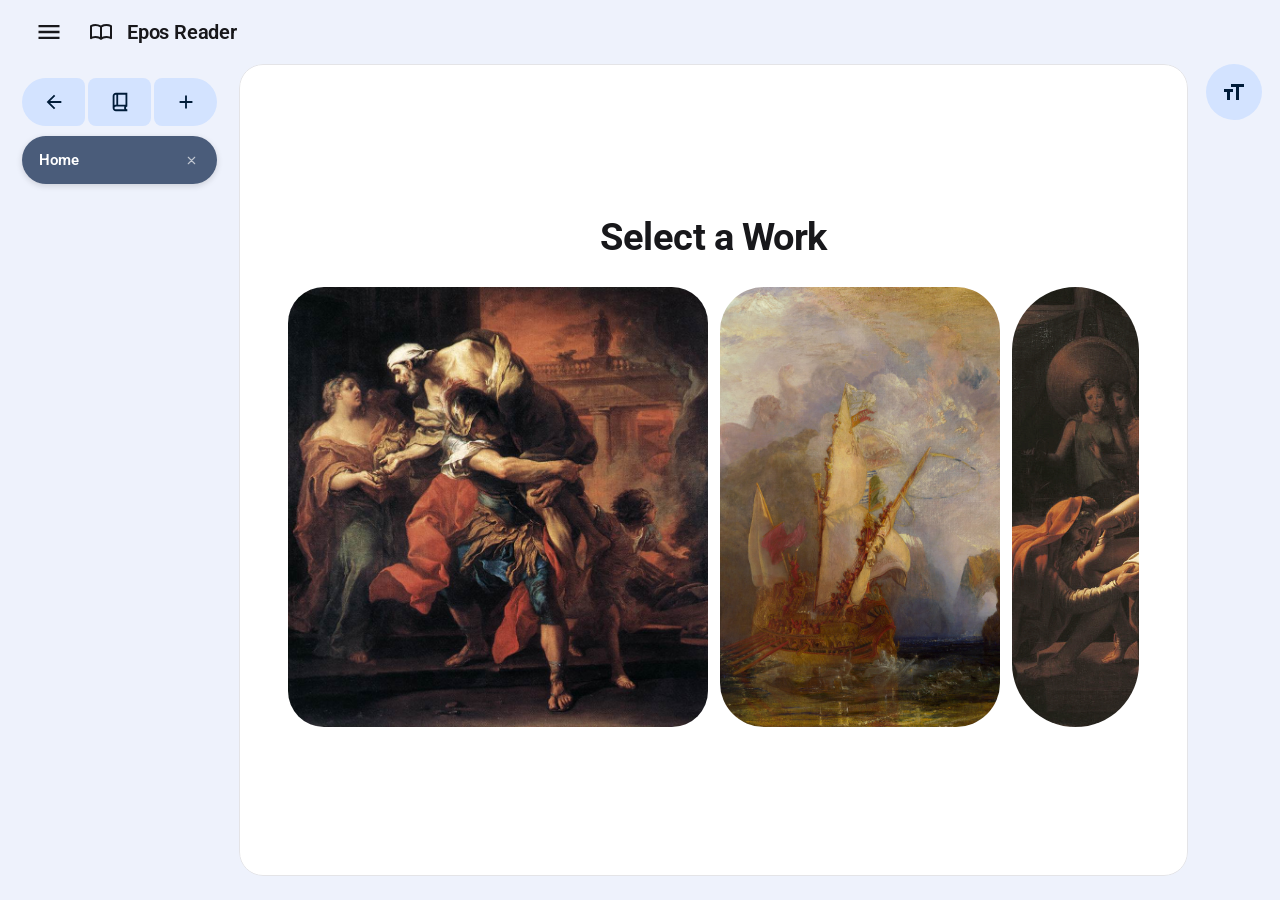
==== commit ea695a83: "Merge pull request #15 from peter-conder/cohesion/phase-4-persistence-a11y-glossary Phase 4: Persist" ====
--- a/index.html
+++ b/index.html
@@ -100,7 +100,7 @@
       <button class="add-half" id="btn-add-notebook" data-tip="Open Notebook" aria-label="Open Notebook">
         <svg class="icon"><use href="assets/icons.svg#i-book2"/></svg>
       </button>
-      <button class="add-half" id="btn-add-tab" data-tip="Open new tab" aria-label="Open new tab">
+      <button class="add-half" id="btn-add-tab" data-tip="Add a tab" aria-label="Add a tab">
         <svg class="icon"><use href="assets/icons.svg#i-plus"/></svg>
       </button>
     </div>
@@ -110,8 +110,8 @@
   <!-- CENTER: views -->
   <div class="main" id="main">
     <div class="view empty-state" id="view-empty">
-      <h2 class="home-title">Select a Text</h2>
-      <div class="home-carousel" id="home-carousel" role="list" aria-label="Choose a work to read"></div>
+      <h2 class="home-title">Select a Work</h2>
+      <div class="home-carousel" id="home-carousel" role="list" aria-label="Choose a Work to read"></div>
     </div>
 
     <!-- Every open tab owns a view in here; one or two are shown -->
@@ -126,19 +126,19 @@
           <header class="nb-header">
             <div>
               <h1 class="nb-title">Notebook</h1>
-              <p class="nb-count" id="nb-count">0 notes</p>
+              <p class="nb-count" id="nb-count">0 Notes</p>
             </div>
             <button class="btn-new-note" id="btn-new-note"><svg class="icon"><use href="assets/icons.svg#i-plus"/></svg>New Note</button>
           </header>
           <div class="note-grid" id="note-grid" hidden></div>
-          <p class="nb-empty" id="nb-empty">No notes yet. Click a word in any text and use the note icon, or add one here.</p>
+          <p class="nb-empty" id="nb-empty">No Notes yet. Pick a word in any Work and use the Note icon, or add one here.</p>
           <div class="nb-divider" role="separator"><span>Bookmarks</span><span class="nb-divider-count" id="nb-bm-count"></span></div>
           <div class="bm-list" id="bm-list"></div>
-          <p class="nb-empty" id="bm-empty">No bookmarks yet. Click a word and use the bookmark icon in its popup.</p>
+          <p class="nb-empty" id="bm-empty">No Bookmarks yet. Pick a word and use the Bookmark icon in its Word card.</p>
         </section>
       </div>
     </div>
-    <div class="drop-hint" id="drop-hint">Open in split view</div>
+    <div class="drop-hint" id="drop-hint">Open in Split</div>
 
     <div class="view" id="view-settings" hidden>
       <div class="settings-page">
@@ -166,7 +166,7 @@
       <button class="tool-btn" id="btn-split" style="--i: 0" data-tip="Parallel translation" aria-label="Toggle Parallel translation" aria-pressed="false">
         <svg class="icon"><use href="assets/icons.svg#i-split"/></svg>
       </button>
-      <button class="tool-btn" id="btn-meter" style="--i: 1" data-tip="Poetic Scansion" aria-label="Toggle poetic scansion" aria-pressed="false">
+      <button class="tool-btn" id="btn-meter" style="--i: 1" data-tip="Poetic Scansion" aria-label="Toggle poetic Scansion" aria-pressed="false">
         <svg class="icon"><use href="assets/icons.svg#i-meter"/></svg>
       </button>
       <button class="tool-btn" id="btn-text" style="--i: 2" data-tip="Text Options" aria-label="Text formatting options" aria-expanded="false">
@@ -187,19 +187,19 @@
         <button class="btn-close" data-close="popups-flyout" aria-label="Close"><svg class="icon"><use href="assets/icons.svg#i-close"/></svg></button>
       </div>
       <button class="switch-row" id="sw-words" role="switch" aria-checked="true">
-        <span class="switch-text"><span class="switch-title">Word definitions</span><span class="switch-sub">Show the gloss when you click a word</span></span>
+        <span class="switch-text"><span class="switch-title">Word definitions</span><span class="switch-sub">Show the Word card when you pick a word</span></span>
         <span class="switch" aria-hidden="true"></span>
       </button>
       <button class="switch-row" id="sw-notes" role="switch" aria-checked="true">
-        <span class="switch-text"><span class="switch-title">Notes in popups</span><span class="switch-sub">Show the note button and saved notes in the gloss</span></span>
+        <span class="switch-text"><span class="switch-title">Notes in Word cards</span><span class="switch-sub">Show the Note button and saved Notes in the Word card</span></span>
         <span class="switch" aria-hidden="true"></span>
       </button>
       <button class="switch-row" id="sw-caesura" role="switch" aria-checked="true">
-        <span class="switch-text"><span class="switch-title">Caesurae</span><span class="switch-sub">Mark each caesura with ‖ when scansion is on</span></span>
+        <span class="switch-text"><span class="switch-title">Caesurae</span><span class="switch-sub">Mark each Caesura with ‖ when Scansion is on</span></span>
         <span class="switch" aria-hidden="true"></span>
       </button>
       <button class="switch-row" id="sw-rare-scansion" role="switch" aria-checked="false">
-        <span class="switch-text"><span class="switch-title">Rare scansion marks</span><span class="switch-sub">Show hiatus, synizesis, consonantal i, lengthened &amp; hypermetric marks</span></span>
+        <span class="switch-text"><span class="switch-title">Rare Scansion marks</span><span class="switch-sub">Show Hiatus, Synizesis, Consonantal i, Lengthened &amp; Hypermetric syllables</span></span>
         <span class="switch" aria-hidden="true"></span>
       </button>
     </div>
@@ -285,7 +285,7 @@
   <div class="card-morph" id="card-morph"></div>
   <div class="card-scan" id="card-scan" hidden></div>
   <div class="card-def" id="card-def"></div>
-  <div class="card-user-note" id="card-user-note" hidden data-tip="Edit note">
+  <div class="card-user-note" id="card-user-note" hidden tabindex="0" role="button" data-tip="Edit Note">
     <svg class="icon"><use href="assets/icons.svg#i-snippet"/></svg>
     <p id="card-user-note-text"></p>
   </div>
@@ -299,14 +299,14 @@
       <svg class="icon"><use href="assets/icons.svg#i-check"/></svg>
     </button>
   </div>
-  <textarea class="note-input" id="note-input" rows="5" placeholder="Write a note…" aria-label="Note text"></textarea>
+  <textarea class="note-input" id="note-input" rows="5" placeholder="Write a Note…" aria-label="Note text"></textarea>
 </div>
 
 <!-- TAB GRID (phones and tablets): every open tab, most recently used first -->
 <section class="tab-grid" id="tab-grid" aria-label="Open tabs" hidden>
   <header class="tg-header">
     <h2 class="tg-count" id="tg-count">Tabs</h2>
-    <button class="tg-new" id="tg-new" aria-label="Open a Book in a new tab"></button>
+    <button class="tg-new" id="tg-new" aria-label="Open a Book in another tab"></button>
     <button class="tg-done" id="tg-done">Done</button>
   </header>
   <ul class="tg-list" id="tg-list"></ul>
--- a/css/styles.css
+++ b/css/styles.css
@@ -738,10 +738,8 @@
   }
   .home-card.hot .home-card-title { opacity: 1; transform: none; transition-delay: 90ms; }
   /* Hovered: lifted by a shadow. Focused: a ring set off from the card by a small gap. */
-  .home-card:focus-visible { z-index: 1; }
-  @media (hover: hover) { .home-card:hover { z-index: 1; } }
-  @media (hover: hover) { .home-card:hover { box-shadow: var(--shadow-3); } }
-  .home-card:focus-visible { outline: 3px solid var(--secondary); outline-offset: 3px; }
+  @media (hover: hover) { .home-card:hover { z-index: 1; box-shadow: var(--shadow-3); } }
+  .home-card:focus-visible { z-index: 1; outline: 3px solid var(--secondary); outline-offset: 3px; }
 
   /* Switch Work picker (opened from a tab's hover card) */
   .picker {
@@ -944,6 +942,7 @@
   }
   @media (hover: hover) { .verse:hover .verse-bm { opacity: 0.35; } }
   @media (hover: hover) { .verse-bm:hover { opacity: 1; transform: scale(1.2); } }
+  .verse-bm:focus-visible { opacity: 1; }
   .verse.bookmarked .verse-bm { opacity: 1; }
   .verse.bookmarked .verse-bm::before { -webkit-mask-image: var(--bookmark-fill-icon); mask-image: var(--bookmark-fill-icon); }
   @media (hover: hover) { .verse:not(.bookmarked) .verse-bm:hover::before { -webkit-mask-image: var(--bookmark-add-icon); mask-image: var(--bookmark-add-icon); } }
@@ -1232,6 +1231,7 @@
     z-index: 550;
   }
   .toast.show { opacity: 1; visibility: visible; pointer-events: auto; transform: translateX(-50%); transition-delay: 0s; }
+  .toast.no-action { padding: 10px 22px; }
   .toast-undo {
     height: 34px; padding: 0 18px;
     border-radius: var(--radius-full);
@@ -2151,6 +2151,28 @@
     :is(.grid-open, .chapters-open) #btn-menu { opacity: 0; pointer-events: none; }
     .bb-tabs[aria-expanded="true"] { background: var(--primary); color: var(--on-primary); }
     .bb-slot-new .bb-title { color: var(--primary); }
+
+    /* Pointer hover and active polish on tablet/narrow-desktop controls */
+    .cl-close, .tg-close, .fs-close, .back-chip { transition: background-color 150ms ease, transform 150ms var(--ease-spatial); }
+    .cl-close:active, .tg-close:active, .fs-close:active { transform: scale(0.92); }
+    .back-chip:active { transform: translateX(-50%) scale(0.96); }
+    @media (hover: hover) {
+      :is(#btn-menu, #btn-page-back, .bb-format, .bb-tabs, .cl-close, .tg-new):hover {
+        background: color-mix(in srgb, var(--primary-container) 86%, var(--hover-shade));
+      }
+      .bb-tabs[aria-expanded="true"]:hover, .tg-done:hover {
+        background: color-mix(in srgb, var(--primary) 88%, var(--hover-shade));
+      }
+      .bb-lang:not(:disabled):not([aria-pressed="true"]):hover {
+        background: color-mix(in srgb, var(--primary-container) 78%, var(--on-primary-container));
+      }
+      .tg-card:hover { border-color: var(--gray-300); box-shadow: var(--shadow-3); }
+      .tg-close:hover { background: color-mix(in srgb, var(--text) 16%, transparent); }
+      .cl-row:hover { background: var(--gray-100); border-color: var(--gray-300); }
+      .fs-close:hover { background: var(--gray-200); }
+      .lm-item:hover { background: color-mix(in srgb, var(--on-primary-container) 10%, transparent); }
+      .back-chip:hover { opacity: 0.92; }
+    }
   }
 
   /* Tablet (medium, 600–1024px): rounded cards for side-by-side Parallel translation and 3-column Tab Grid */
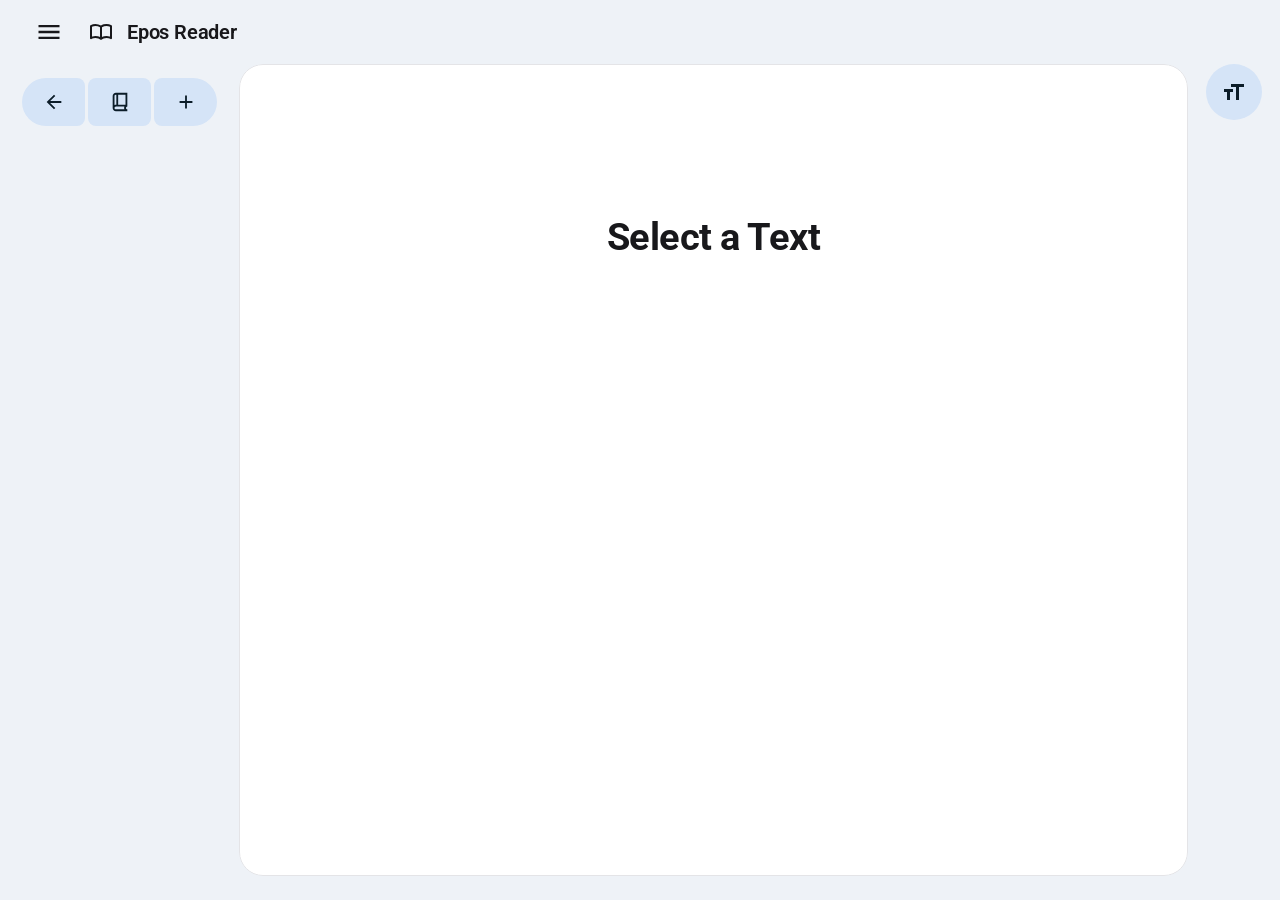
==== commit 9dd73787: "Hide the empty Bookmark ribbon and tighten the default line spacing The ribbon now shows only while " ====
--- a/index.html
+++ b/index.html
@@ -1,42 +1,27 @@
 <!DOCTYPE html>
-<html lang="en" data-scansion="off" data-rare-scansion="off">
+<html lang="en" data-scansion="off">
 <head>
 <meta charset="utf-8">
 <meta name="viewport" content="width=device-width, initial-scale=1.0, viewport-fit=cover">
 <title>Epos Reader - Classical Poetry Reader</title>
 <link rel="preconnect" href="https://fonts.googleapis.com">
 <link rel="preconnect" href="https://fonts.gstatic.com" crossorigin>
-<link href="https://fonts.googleapis.com/css2?family=Gentium+Plus:ital,wght@0,400;0,700;1,400;1,700&family=Roboto:ital,wght@0,400..700;1,400..700&display=swap" rel="stylesheet">
+<link href="https://fonts.googleapis.com/css2?family=Gentium+Plus:ital,wght@0,400;0,700;1,400&family=Roboto:ital,wght@0,400;0,500;0,700;1,400&display=swap" rel="stylesheet">
 <link rel="icon" href="assets/favicon.svg" type="image/svg+xml">
 <link rel="apple-touch-icon" href="assets/apple-touch-icon.png">
 <!-- Home Screen app. The status bar keeps iOS's own style: "black-translucent" let the text run behind it, but
      left a gap the height of the status bar at the bottom of the screen (a WebKit bug). Re-add the icon to the
      Home Screen for a change here to take effect. -->
 <link rel="manifest" href="manifest.webmanifest">
-<meta name="theme-color" id="meta-theme-color" content="#eef2fc">
 <meta name="mobile-web-app-capable" content="yes">
 <meta name="apple-mobile-web-app-capable" content="yes">
 <meta name="apple-mobile-web-app-title" content="Epos Reader">
 <link rel="stylesheet" href="css/styles.css">
 <script>
-  /* Set light/dark and palette before the first paint so there is no white or monochrome flash (settings.js takes over) */
+  /* Set light/dark before the first paint so a dark page doesn't flash white (settings.js takes over from here) */
   try {
-    const r = document.documentElement;
-    const t = localStorage.getItem('epos.theme.v1')
+    document.documentElement.dataset.theme = localStorage.getItem('epos.theme.v1')
       ?? (matchMedia('(prefers-color-scheme: dark)').matches ? 'dark' : 'light');
-    r.dataset.theme = t;
-    const P = {
-      green:    { light: ['#386A42','#FFFFFF','#BAF3BF','#00210B','#526351','#FFFFFF','#D5E8D1','#101F11'], dark: ['#99D5A3','#043918','#20512C','#BAF3BF','#B9CCB6','#243425','#3A4B3A','#D5E8D1'] },
-      red:      { light: ['#8F4A50','#FFFFFF','#FFD9DC','#3B0812','#76565A','#FFFFFF','#FFD9DC','#2C1518'], dark: ['#FFB2B9','#561D24','#723339','#FFD9DC','#E5B9BD','#44292D','#5D3F43','#FFD9DC'] },
-      bluegray: { light: ['#4A5C7A','#FFFFFF','#D3E3FF','#001C39','#565E71','#FFFFFF','#DAE2F9','#131B2C'], dark: ['#B3C8E8','#1B2E49','#334461','#D3E3FF','#BEC6DC','#283041','#3F4759','#DAE2F9'] },
-      yellow:   { light: ['#6B5F00','#FFFFFF','#F8E468','#201C00','#656040','#FFFFFF','#ECE4C0','#201C04'], dark: ['#DCC84F','#383100','#514700','#F8E468','#CFC8A5','#363116','#4D482B','#ECE4C0'] },
-      purple:   { light: ['#8241B2','#FFFFFF','#F0DBFF','#2C0051','#7D5260','#FFFFFF','#FFD8E4','#31111D'], dark: ['#DEB7FF','#4D0A7F','#672698','#F0DBFF','#EFB8C8','#492532','#633B48','#FFD8E4'] },
-      amber:    { light: ['#8F4E00','#FFFFFF','#FFDCC2','#2E1500','#745943','#FFFFFF','#FFDCBE','#2A1706'], dark: ['#FFB77B','#4C2700','#6C3A00','#FFDCC2','#E4C0A6','#422C19','#5A422D','#FFDCBE'] }
-    };
-    const pk = localStorage.getItem('epos.palette.v1');
-    const vals = (P[pk] || P.bluegray)[t === 'dark' ? 'dark' : 'light'];
-    ['--primary','--on-primary','--primary-container','--on-primary-container','--secondary','--on-secondary','--secondary-container','--on-secondary-container']
-      .forEach((k, i) => r.style.setProperty(k, vals[i]));
   } catch { /* storage unavailable */ }
 </script>
 <script src="js/main.js" type="module" defer></script>
@@ -71,6 +56,9 @@
   </button>
   <button class="drawer-item mobile-only" data-action="notebook" role="menuitem">
     <span>Notebook</span><svg class="icon"><use href="assets/icons.svg#i-notebook"/></svg>
+  </button>
+  <button class="drawer-item mobile-only" data-action="format" role="menuitem" aria-haspopup="dialog">
+    <span>Format Text</span><svg class="icon"><use href="assets/icons.svg#i-format-size"/></svg>
   </button>
   <div class="drawer-swatches mobile-only" id="drawer-swatches" role="radiogroup" aria-label="Color palette"></div>
   <button class="switch-row drawer-theme mobile-only" id="sw-theme" role="switch" aria-checked="false">
@@ -100,7 +88,7 @@
       <button class="add-half" id="btn-add-notebook" data-tip="Open Notebook" aria-label="Open Notebook">
         <svg class="icon"><use href="assets/icons.svg#i-book2"/></svg>
       </button>
-      <button class="add-half" id="btn-add-tab" data-tip="Add a tab" aria-label="Add a tab">
+      <button class="add-half" id="btn-add-tab" data-tip="Open new tab" aria-label="Open new tab">
         <svg class="icon"><use href="assets/icons.svg#i-plus"/></svg>
       </button>
     </div>
@@ -110,8 +98,8 @@
   <!-- CENTER: views -->
   <div class="main" id="main">
     <div class="view empty-state" id="view-empty">
-      <h2 class="home-title">Select a Work</h2>
-      <div class="home-carousel" id="home-carousel" role="list" aria-label="Choose a Work to read"></div>
+      <h2 class="home-title">Select a Text</h2>
+      <div class="home-carousel" id="home-carousel" role="list" aria-label="Choose a work to read"></div>
     </div>
 
     <!-- Every open tab owns a view in here; one or two are shown -->
@@ -126,19 +114,19 @@
           <header class="nb-header">
             <div>
               <h1 class="nb-title">Notebook</h1>
-              <p class="nb-count" id="nb-count">0 Notes</p>
+              <p class="nb-count" id="nb-count">0 notes</p>
             </div>
             <button class="btn-new-note" id="btn-new-note"><svg class="icon"><use href="assets/icons.svg#i-plus"/></svg>New Note</button>
           </header>
           <div class="note-grid" id="note-grid" hidden></div>
-          <p class="nb-empty" id="nb-empty">No Notes yet. Pick a word in any Work and use the Note icon, or add one here.</p>
+          <p class="nb-empty" id="nb-empty">No notes yet. Click a word in any text and use the note icon, or add one here.</p>
           <div class="nb-divider" role="separator"><span>Bookmarks</span><span class="nb-divider-count" id="nb-bm-count"></span></div>
           <div class="bm-list" id="bm-list"></div>
-          <p class="nb-empty" id="bm-empty">No Bookmarks yet. Pick a word and use the Bookmark icon in its Word card.</p>
+          <p class="nb-empty" id="bm-empty">No bookmarks yet. Click a word and use the bookmark icon in its popup.</p>
         </section>
       </div>
     </div>
-    <div class="drop-hint" id="drop-hint">Open in Split</div>
+    <div class="drop-hint" id="drop-hint">Open in split view</div>
 
     <div class="view" id="view-settings" hidden>
       <div class="settings-page">
@@ -163,10 +151,10 @@
         <svg class="icon icon-open"><use href="assets/icons.svg#i-format-size"/></svg>
         <svg class="icon icon-close"><use href="assets/icons.svg#i-close"/></svg>
       </button>
-      <button class="tool-btn" id="btn-split" style="--i: 0" data-tip="Parallel translation" aria-label="Toggle Parallel translation" aria-pressed="false">
+      <button class="tool-btn" id="btn-split" style="--i: 0" data-tip="Parallel English" aria-label="Toggle parallel translation" aria-pressed="false">
         <svg class="icon"><use href="assets/icons.svg#i-split"/></svg>
       </button>
-      <button class="tool-btn" id="btn-meter" style="--i: 1" data-tip="Poetic Scansion" aria-label="Toggle poetic Scansion" aria-pressed="false">
+      <button class="tool-btn" id="btn-meter" style="--i: 1" data-tip="Poetic Scansion" aria-label="Toggle poetic scansion" aria-pressed="false">
         <svg class="icon"><use href="assets/icons.svg#i-meter"/></svg>
       </button>
       <button class="tool-btn" id="btn-text" style="--i: 2" data-tip="Text Options" aria-label="Text formatting options" aria-expanded="false">
@@ -187,19 +175,19 @@
         <button class="btn-close" data-close="popups-flyout" aria-label="Close"><svg class="icon"><use href="assets/icons.svg#i-close"/></svg></button>
       </div>
       <button class="switch-row" id="sw-words" role="switch" aria-checked="true">
-        <span class="switch-text"><span class="switch-title">Word definitions</span><span class="switch-sub">Show the Word card when you pick a word</span></span>
+        <span class="switch-text"><span class="switch-title">Word definitions</span><span class="switch-sub">Show the gloss when you click a word</span></span>
         <span class="switch" aria-hidden="true"></span>
       </button>
       <button class="switch-row" id="sw-notes" role="switch" aria-checked="true">
-        <span class="switch-text"><span class="switch-title">Notes in Word cards</span><span class="switch-sub">Show the Note button and saved Notes in the Word card</span></span>
+        <span class="switch-text"><span class="switch-title">Notes in popups</span><span class="switch-sub">Show the note button and saved notes in the gloss</span></span>
         <span class="switch" aria-hidden="true"></span>
       </button>
       <button class="switch-row" id="sw-caesura" role="switch" aria-checked="true">
-        <span class="switch-text"><span class="switch-title">Caesurae</span><span class="switch-sub">Mark each Caesura with ‖ when Scansion is on</span></span>
+        <span class="switch-text"><span class="switch-title">Caesurae</span><span class="switch-sub">Mark each caesura with ‖ when scansion is on</span></span>
         <span class="switch" aria-hidden="true"></span>
       </button>
-      <button class="switch-row" id="sw-rare-scansion" role="switch" aria-checked="false">
-        <span class="switch-text"><span class="switch-title">Rare Scansion marks</span><span class="switch-sub">Show Hiatus, Synizesis, Consonantal i, Lengthened &amp; Hypermetric syllables</span></span>
+      <button class="switch-row" id="sw-synizesis" role="switch" aria-checked="true">
+        <span class="switch-text"><span class="switch-title">Synizesis &amp; consonantal i</span><span class="switch-sub">Underline vowels run together into one syllable</span></span>
         <span class="switch" aria-hidden="true"></span>
       </button>
     </div>
@@ -231,13 +219,13 @@
       <div class="flyout-group">
         <span class="flyout-label">Line Spacing</span>
         <div class="pill-group" data-var="--reading-line-height">
-          <button class="pill-opt" data-value="1.3" data-tip="Tight" aria-label="Tight line spacing"><svg class="icon"><use href="assets/icons.svg#i-ls1"/></svg></button>
-          <button class="pill-opt active" data-value="1.45" data-tip="Normal" aria-label="Normal line spacing"><svg class="icon"><use href="assets/icons.svg#i-ls2"/></svg></button>
-          <button class="pill-opt" data-value="1.8" data-tip="Relaxed" aria-label="Relaxed line spacing"><svg class="icon"><use href="assets/icons.svg#i-ls3"/></svg></button>
-          <button class="pill-opt" data-value="2.2" data-tip="Loose" aria-label="Loose line spacing"><svg class="icon"><use href="assets/icons.svg#i-ls4"/></svg></button>
+          <button class="pill-opt" data-value="1.15" data-tip="Tight" aria-label="Tight line spacing"><svg class="icon"><use href="assets/icons.svg#i-ls1"/></svg></button>
+          <button class="pill-opt active" data-value="1.3" data-tip="Normal" aria-label="Normal line spacing"><svg class="icon"><use href="assets/icons.svg#i-ls2"/></svg></button>
+          <button class="pill-opt" data-value="1.6" data-tip="Relaxed" aria-label="Relaxed line spacing"><svg class="icon"><use href="assets/icons.svg#i-ls3"/></svg></button>
+          <button class="pill-opt" data-value="2.0" data-tip="Loose" aria-label="Loose line spacing"><svg class="icon"><use href="assets/icons.svg#i-ls4"/></svg></button>
         </div>
       </div>
-      <div class="flyout-group flyout-margins">
+      <div class="flyout-group">
         <span class="flyout-label">Pane Margins</span>
         <div class="pill-group" data-var="--reading-padding">
           <button class="pill-opt" data-value="20px" data-tip="Compact" aria-label="Compact margins"><svg class="icon"><use href="assets/icons.svg#i-mg1"/></svg></button>
@@ -285,7 +273,7 @@
   <div class="card-morph" id="card-morph"></div>
   <div class="card-scan" id="card-scan" hidden></div>
   <div class="card-def" id="card-def"></div>
-  <div class="card-user-note" id="card-user-note" hidden tabindex="0" role="button" data-tip="Edit Note">
+  <div class="card-user-note" id="card-user-note" hidden data-tip="Edit note">
     <svg class="icon"><use href="assets/icons.svg#i-snippet"/></svg>
     <p id="card-user-note-text"></p>
   </div>
@@ -299,14 +287,14 @@
       <svg class="icon"><use href="assets/icons.svg#i-check"/></svg>
     </button>
   </div>
-  <textarea class="note-input" id="note-input" rows="5" placeholder="Write a Note…" aria-label="Note text"></textarea>
+  <textarea class="note-input" id="note-input" rows="5" placeholder="Write a note…" aria-label="Note text"></textarea>
 </div>
 
 <!-- TAB GRID (phones and tablets): every open tab, most recently used first -->
 <section class="tab-grid" id="tab-grid" aria-label="Open tabs" hidden>
   <header class="tg-header">
     <h2 class="tg-count" id="tg-count">Tabs</h2>
-    <button class="tg-new" id="tg-new" aria-label="Open a Book in another tab"></button>
+    <button class="tg-new" id="tg-new" aria-label="Open a Book in a new tab"></button>
     <button class="tg-done" id="tg-done">Done</button>
   </header>
   <ul class="tg-list" id="tg-list"></ul>
@@ -348,7 +336,7 @@
   </button>
   <div class="bb-piece bb-main">
     <div class="bb-progress" aria-hidden="true"><div class="bb-progress-fill" id="bb-progress-fill"></div></div>
-    <button class="bb-lang" id="btn-lang" aria-pressed="false" aria-label="Show the Translation">EN</button>
+    <button class="bb-lang" id="btn-lang" aria-pressed="false" aria-label="Show the English">EN</button>
     <div class="bb-pill" id="bb-pill" aria-live="polite">
       <div class="bb-track" id="bb-track"></div>
     </div>
@@ -358,9 +346,10 @@
   </button>
 </nav>
 
-<!-- BOOKMARK RIBBON (phones and tablets): bookmarks the top line, Kindle-style (see mobile-bookmarks.js) -->
+<!-- BOOKMARK RIBBON (phones and tablets): bookmarks the top line, Kindle-style (see mobile-bookmarks.js).
+     Shown only while a Bookmarked Line is on screen; otherwise an invisible target in the same spot. -->
 <button class="bm-ribbon" id="bm-ribbon" aria-pressed="false" aria-label="Bookmark the top line" hidden>
-  <span class="bm-shape" aria-hidden="true"><span class="bm-shaft"></span><svg class="bm-notch" viewBox="0 0 26 10" preserveAspectRatio="none"><path class="bm-notch-fill" d="M0 0h26v10L13 2 0 10Z"/><path class="bm-notch-stroke" d="M1.25 0v7.8L13 0.7l11.75 7.1V0" fill="none" stroke="currentColor" stroke-width="2.5" stroke-linejoin="miter"/></svg></span>
+  <span class="bm-shape" aria-hidden="true"></span>
 </button>
 
 <!-- After jumping to a Bookmark from a dot: the way back -->
--- a/css/styles.css
+++ b/css/styles.css
@@ -13,15 +13,15 @@
     --gray-800: #27272a;
     --gray-900: #18181b;
 
-    /* Theme tokens (Material 3 roles). Slate by default, matching settings.js; the palette menu swaps them. */
-    --primary: #4A5C7A;
+    /* Theme tokens (Material 3 roles). Monochrome by default; the palette menu swaps them. */
+    --primary: #505F6E;
     --on-primary: #FFFFFF;
-    --primary-container: #D3E3FF;
-    --on-primary-container: #001C39;
-    --secondary: #565E71;
+    --primary-container: #D5E4F7;
+    --on-primary-container: #0C1D29;
+    --secondary: #555F68;
     --on-secondary: #FFFFFF;
-    --secondary-container: #DAE2F9;
-    --on-secondary-container: #131B2C;
+    --secondary-container: #D9E3ED;
+    --on-secondary-container: #121C23;
 
     /* What tints are mixed into (white here, near-black in dark mode), and what hovers shade toward */
     --mix-base: #ffffff;
@@ -42,21 +42,14 @@
     --radius-xl: 24px;
     --radius-full: 9999px;
 
-    /* Unified Material Expressive easing tokens — durations are set per transition.
-       --ease-spatial: subtle spatial spring for small interactive controls
-       --ease-emphasized: smooth Emphasized decelerate (no bounce) for structural movement */
-    --ease-spatial: cubic-bezier(0.2, 0.9, 0.3, 1.12);
-    --ease-emphasized: cubic-bezier(0.2, 0, 0, 1);
-    --ease-spring: var(--ease-spatial);
-    --ease-bouncy: var(--ease-spatial);
-    --chrome-ease: var(--ease-emphasized);
-
-    --shadow-pop:    0 12px 36px rgba(0, 0, 0, 0.1);
-    --shadow-pane:   0 2px 10px rgba(0, 0, 0, 0.02);
-    --shadow-sheet:  0 -8px 32px rgba(0, 0, 0, 0.16);
-    --shadow-chip:   0 6px 20px rgba(0, 0, 0, 0.18);
-    --shadow-active: 0 2px 6px rgba(0, 0, 0, 0.14);
-    --shadow-drag:   0 16px 36px rgba(0, 0, 0, 0.24);
+    /* Easing curves only — durations are set per transition. */
+    --ease-spring: cubic-bezier(0.175, 0.885, 0.32, 1.275);
+    --ease-bouncy: cubic-bezier(0.34, 1.56, 0.64, 1);
+    /* A stiff spring: overshoots by about 10%, one small rebound, settled by 60% of the time (book selector pills) */
+    --ease-springy: linear(0, 0.135, 0.41, 0.689, 0.902, 1.032, 1.088, 1.095, 1.076, 1.048, 1.022, 1.004, 0.994, 0.991, 0.991, 0.994, 0.996, 0.998, 0.999, 1, 1);
+
+    --shadow-pop:  0 12px 36px rgba(0, 0, 0, 0.1);
+    --shadow-pane: 0 2px 10px rgba(0, 0, 0, 0.02);
     /* Material elevation levels used by the note cards (1 = hovered, 3 = dragged) */
     --shadow-1: 0 1px 2px rgba(0, 0, 0, 0.3), 0 1px 3px 1px rgba(0, 0, 0, 0.15);
     --shadow-3: 0 1px 3px rgba(0, 0, 0, 0.3), 0 4px 8px 3px rgba(0, 0, 0, 0.15);
@@ -64,7 +57,7 @@
     /* Reading controls (changed live by the Text Options flyout) */
     --reading-font-size: 1.45rem;
     --reading-trans-font-size: 1.25rem;
-    --reading-line-height: 1.45;
+    --reading-line-height: 1.3;
     --reading-padding: 36px;
     --reading-font: 'Roboto', system-ui, sans-serif;
     /* One gap between any two windows (tab split and English side by side) */
@@ -117,18 +110,14 @@
     --inverse-on-surface: #1c1b1f;
 
     /* Shadows hardly show on a dark page; the panes are set apart by their tint and border instead */
-    --shadow-pop:    0 12px 36px rgba(0, 0, 0, 0.5);
-    --shadow-pane:   0 2px 10px rgba(0, 0, 0, 0.25);
-    --shadow-sheet:  0 -8px 32px rgba(0, 0, 0, 0.55);
-    --shadow-chip:   0 6px 20px rgba(0, 0, 0, 0.45);
-    --shadow-active: 0 2px 6px rgba(0, 0, 0, 0.35);
-    --shadow-drag:   0 16px 36px rgba(0, 0, 0, 0.55);
+    --shadow-pop:  0 12px 36px rgba(0, 0, 0, 0.5);
+    --shadow-pane: 0 2px 10px rgba(0, 0, 0, 0.25);
     --shadow-1: 0 1px 2px rgba(0, 0, 0, 0.5), 0 1px 3px 1px rgba(0, 0, 0, 0.3);
     --shadow-3: 0 1px 3px rgba(0, 0, 0, 0.5), 0 4px 8px 3px rgba(0, 0, 0, 0.3);
   }
 
-  /* Switching modes or palettes: the whole page cross-fades as one snapshot (a view transition started in settings.js) */
-  ::view-transition-old(root), ::view-transition-new(root) { animation-duration: 280ms; animation-timing-function: var(--ease-emphasized); }
+  /* Switching modes: the whole page cross-fades as one snapshot (a view transition started in settings.js) */
+  ::view-transition-old(root), ::view-transition-new(root) { animation-duration: 320ms; animation-timing-function: ease; }
 
   /* ==========================================================
      2. BASE
@@ -160,7 +149,7 @@
     stroke-linecap: round; stroke-linejoin: round;
   }
 
-  /* Shared popover behaviour: hidden until .open, enters smoothly from --from */
+  /* Shared popover behaviour: hidden until .open, bounces in from --from */
   .popover {
     position: fixed;
     background: var(--surface);
@@ -169,16 +158,17 @@
     opacity: 0;
     pointer-events: none;
     transform: var(--from, none);
-    transition: opacity 160ms ease, transform 280ms var(--ease-emphasized);
+    transition: opacity 160ms ease, transform 400ms var(--ease-bouncy);
   }
   .popover.open { opacity: 1; pointer-events: auto; transform: none; }
 
-  /* Menu rows step in sequentially using --i set on visible items in layout.js */
-  @keyframes itemIn { from { opacity: 0; transform: translateY(-8px) scale(0.96); } to { opacity: 1; transform: none; } }
-  .popover.open :is(.drawer-item, .drawer-swatches, .sub-item, .work-item, .flyout-group, .switch-row, .btn-hover-switch, .lm-item) {
-    animation: itemIn 280ms var(--ease-spatial) backwards;
-    animation-delay: calc(var(--i, 0) * 32ms);
-  }
+  /* Menu rows pop in one after another */
+  @keyframes itemIn { from { opacity: 0; transform: translateY(-10px) scale(0.94); } to { opacity: 1; transform: none; } }
+  .popover.open :is(.drawer-item, .sub-item, .work-item, .flyout-group, .switch-row, .btn-hover-switch) { animation: itemIn 420ms var(--ease-bouncy) backwards; }
+  .popover.open :is(.drawer-item, .sub-item, .work-item, .flyout-group, .switch-row):nth-child(2) { animation-delay: 38ms; }
+  .popover.open :is(.drawer-item, .sub-item, .work-item, .flyout-group, .switch-row):nth-child(3) { animation-delay: 76ms; }
+  .popover.open :is(.drawer-item, .sub-item, .work-item, .flyout-group, .switch-row):nth-child(4) { animation-delay: 114ms; }
+  .popover.open :is(.drawer-item, .sub-item, .work-item, .flyout-group, .switch-row):nth-child(n+5) { animation-delay: 150ms; }
 
   /* Small round close buttons (picker, flyouts) */
   .btn-close {
@@ -233,7 +223,7 @@
     display: flex; align-items: center; gap: 6px;
     width: 100%;
   }
-  /* The pills transition smoothly between sizes. There are no keyframes on the
+  /* The pills spring between sizes (--ease-springy overshoots, then settles). There are no keyframes on the
      active pill: the transitions carry on from wherever it is, hover scale included, so a click never jumps. */
   .segment {
     flex: 1;
@@ -245,12 +235,12 @@
     font-size: 11px; font-weight: 700; letter-spacing: 0.5px;
     color: transparent;
     /* Widths settle smoothly: the bounce of the pill's width is drawn over its neighbours by .pop below, because a
-       bounce made of layout can only go as far as the neighbours let it. Height and corners spring subtly. */
+       bounce made of layout can only go as far as the neighbours let it. Height and corners spring. */
     /* margin never overshoots: a pill losing its active margin would dip below zero and touch its neighbour */
-    transition: flex-grow 380ms var(--ease-emphasized), margin 240ms var(--ease-emphasized),
-                height 340ms var(--ease-spatial), border-radius 340ms var(--ease-spatial),
+    transition: flex-grow 450ms cubic-bezier(0.2, 0.8, 0.2, 1), margin 260ms cubic-bezier(0.2, 0.8, 0.2, 1),
+                height 450ms var(--ease-springy), border-radius 450ms var(--ease-springy),
                 background-color 90ms ease-out, color 120ms ease,
-                transform 240ms var(--ease-spatial);   /* a pill that stops being active lightens at once, so it never lingers darker than its neighbours */
+                transform 300ms var(--ease-springy);   /* a pill that stops being active lightens at once, so it never lingers darker than its neighbours */
   }
   @media (hover: hover) { .segment:hover:not(.active) { background: color-mix(in srgb, var(--primary) 45%, var(--primary-container)); transform: scaleY(1.3); } }
   /* A rectangle with very round corners: 8px on a 24px height leaves a short flat stretch on each side */
@@ -261,26 +251,28 @@
     border-radius: 8px;
     background: var(--primary);
     color: var(--on-primary);
-    box-shadow: var(--shadow-active);
-    transition: flex-grow 380ms var(--ease-emphasized), margin 240ms var(--ease-emphasized),
-                height 340ms var(--ease-spatial), border-radius 340ms var(--ease-spatial),
-                background-color 200ms ease, color 120ms ease 120ms,   /* the numeral appears once the pill has grown */
-                transform 240ms var(--ease-spatial);
-  }
-  /* The click impulse, set off by setBook. Only the middle steps are listed, so each starts from, and ends on,
+    box-shadow: 0 2px 6px rgba(0, 0, 0, 0.16);
+    transition: flex-grow 450ms cubic-bezier(0.2, 0.8, 0.2, 1), margin 260ms cubic-bezier(0.2, 0.8, 0.2, 1),
+                height 450ms var(--ease-springy), border-radius 450ms var(--ease-springy),
+                background-color 200ms ease, color 120ms ease 140ms,   /* the numeral appears once the pill has grown */
+                transform 300ms var(--ease-springy);
+  }
+  /* The click bounces, set off by setBook. Only the middle steps are listed, so each starts from, and ends on,
      wherever the pill is (hover scale included): no jump.
      .pop: the new pill swells from its centre and rebounds. setBook sets --pop so it reaches a fixed 4px past each
      side, well inside the 12px of room around it, and its neighbours only ever move away from it: it never touches one.
      .shove: every other pill is knocked away from the new one (--shove, set by setBook, falls off with distance). */
-  .segment.pop { animation: bookPop 360ms var(--ease-emphasized); }
-  .segment.shove { animation: bookShove 360ms var(--ease-emphasized); }
+  .segment.pop { animation: bookPop 420ms cubic-bezier(0.3, 0, 0.3, 1); }
+  .segment.shove { animation: bookShove 420ms cubic-bezier(0.3, 0, 0.3, 1); }
   @keyframes bookPop {
     25% { transform: scaleX(var(--pop, 1.06)); }
-    55% { transform: scaleX(0.99); }
+    50% { transform: scaleX(0.99); }
+    72% { transform: scaleX(1.003); }
   }
   @keyframes bookShove {
-    25% { transform: translateX(var(--shove, 0px)); }
-    58% { transform: translateX(calc(var(--shove, 0px) * -0.1)); }
+    22% { transform: translateX(var(--shove, 0px)); }
+    50% { transform: translateX(calc(var(--shove, 0px) * -0.15)); }
+    74% { transform: translateX(calc(var(--shove, 0px) * 0.04)); }
   }
 
   /* Hamburger drawer */
@@ -356,7 +348,7 @@
     border-radius: var(--radius-xl);
     overflow-y: auto;
     z-index: 30;
-    transition: width 360ms var(--ease-emphasized);
+    transition: width 560ms var(--ease-bouncy);
   }
   .tab-list { display: flex; flex-direction: column; gap: 8px; }
   /* The button bar is first in the sidebar, the tabs follow it */
@@ -381,7 +373,7 @@
     color: var(--on-primary);
     border-color: transparent;
     font-weight: 600;
-    box-shadow: var(--shadow-active);
+    box-shadow: 0 2px 5px rgba(0, 0, 0, 0.12);
   }
   .tab-left { display: flex; align-items: center; gap: 10px; min-width: 0; flex: 1; }
   .tab-title { white-space: nowrap; overflow: hidden; text-overflow: ellipsis; font-size: 14.5px; font-weight: 600; }
@@ -402,7 +394,7 @@
   @media (hover: hover) { .tab:not(.active) .tab-close:hover { background: var(--gray-200); } }
 
   /* Collapse, notebook and new tab: three parts of one pill (same cut as a split tab pair) */
-  .add-split { display: flex; gap: 3px; transition: gap 280ms var(--ease-emphasized); }
+  .add-split { display: flex; gap: 3px; transition: gap 300ms ease; }
   .add-half {
     flex: 1 1 0; min-width: 0;
     display: grid; place-items: center;
@@ -411,9 +403,9 @@
     background: var(--primary-container);
     color: var(--on-primary-container);
     border-radius: 8px;
-    transition: background-color 160ms ease, transform 160ms var(--ease-spatial),
-                flex-grow 360ms var(--ease-emphasized), opacity 160ms ease, height 360ms var(--ease-emphasized),
-                border-radius 360ms var(--ease-emphasized);
+    transition: background-color 160ms ease, transform 160ms var(--ease-spring),
+                flex-grow 560ms var(--ease-bouncy), opacity 160ms ease, height 560ms var(--ease-bouncy),
+                border-radius 560ms var(--ease-bouncy);
   }
   .add-half:first-child { border-radius: 24px 8px 8px 24px; }
   .add-half:last-child  { border-radius: 8px 24px 24px 8px; }
@@ -422,7 +414,7 @@
   .add-half .icon { width: 22px; height: 22px; }
 
   /* Collapse: the tab list and the buttons fold into one round button that opens them again */
-  .collapse-btn .icon { grid-area: 1 / 1; transition: opacity 160ms ease, transform 320ms var(--ease-spatial); }
+  .collapse-btn .icon { grid-area: 1 / 1; transition: opacity 160ms ease, transform 560ms var(--ease-bouncy); }
   .collapse-btn .icon-list { opacity: 0; transform: rotate(-90deg) scale(0.5); }
   .sidebar.collapsed { width: 76px; overflow: hidden; }
   .sidebar.collapsed .tab-list {
@@ -436,23 +428,23 @@
   .sidebar.collapsed .collapse-btn .icon-arrow { opacity: 0; transform: rotate(90deg) scale(0.5); }
   .sidebar.collapsed .collapse-btn .icon-list { opacity: 1; transform: none; }
 
-  /* Opening the sidebar again: once the button bar has begun to open, the tabs drop smoothly into place.
+  /* Opening the sidebar again: once the button bar has begun to open, the tabs bubble out of it and drop into place.
      Each tab starts up at the bar (shrunken and transparent) and the lower ones follow a beat later.
-     sidebar.js adds .bubbling (and sets --i) only for that moment, so ordinary re-renders of the list don't replay it. */
+     app.js adds .bubbling (and sets --i) only for that moment, so ordinary re-renders of the list don't replay it. */
   .add-split { position: relative; z-index: 2; }          /* the tabs slide out from behind the bar */
   .sidebar.bubbling .tab-list > * {
     transform-origin: top center;
-    animation: tabBubble 360ms var(--ease-emphasized) backwards;
-    animation-delay: calc(100ms + var(--i, 0) * 40ms);
+    animation: tabBubble 640ms var(--ease-bouncy) backwards;
+    animation-delay: calc(160ms + var(--i, 0) * 60ms);    /* 160ms: the small pause after the bar starts opening */
   }
   @keyframes tabBubble {
-    from { opacity: 0; transform: translateY(calc((var(--i, 0) + 1) * -40px)) scale(0.92); }
+    from { opacity: 0; transform: translateY(calc((var(--i, 0) + 1) * -56px)) scale(0.5); }
     35%  { opacity: 1; }
   }
 
   /* Tab hover card */
   .hover-card {
-    --from: translateX(14px) scale(0.94);
+    --from: translateX(14px) scale(0.92);
     transform-origin: left center;
     z-index: 300;
     width: 168px;
@@ -462,7 +454,7 @@
     display: flex; flex-direction: column; gap: 8px;
     background: var(--primary-container);
     color: var(--on-primary-container);
-    box-shadow: var(--shadow-pop);
+    box-shadow: 0 10px 25px rgba(0, 0, 0, 0.1);
   }
   .hover-cite { font-size: 13px; font-weight: 700; letter-spacing: -0.2px; }
   .hover-desc { font-size: 11px; line-height: 1.2; opacity: 0.72; }
@@ -488,7 +480,7 @@
     z-index: 40;
   }
   /* One bar, the same colour as the new-tab buttons. Collapsed it is a circle holding a single button;
-     opened it expands smoothly into a pill that holds every tool. */
+     opened it springs out into a pill that holds every tool. */
   .tool-bar {
     --tools: 5;
     position: relative;
@@ -497,10 +489,10 @@
     background: var(--primary-container);
     color: var(--on-primary-container);
     border-radius: 28px;
-    transition: height 280ms var(--ease-emphasized), background-color 150ms ease;
+    transition: height 300ms cubic-bezier(0.4, 0, 0.2, 1), background-color 150ms ease;
   }
   @media (hover: hover) { .tool-bar:not(.open):hover { background: color-mix(in srgb, var(--primary-container) 86%, var(--hover-shade)); } }
-  .tool-bar.open { height: calc(56px + var(--tools) * 56px); transition: height 360ms var(--ease-emphasized), background-color 150ms ease; }
+  .tool-bar.open { height: calc(56px + var(--tools) * 56px); transition: height 640ms var(--ease-bouncy), background-color 150ms ease; }
 
   .tool-toggle, .tool-btn {
     position: relative; flex-shrink: 0;
@@ -511,12 +503,12 @@
   }
   .tool-toggle { transition: background-color 150ms ease; }
   @media (hover: hover) { .tool-bar.open .tool-toggle:hover { background: color-mix(in srgb, var(--on-primary-container) 12%, transparent); } }
-  .tool-toggle .icon { grid-area: 1 / 1; transition: opacity 160ms ease, transform 320ms var(--ease-spatial); }
+  .tool-toggle .icon { grid-area: 1 / 1; transition: opacity 160ms ease, transform 420ms var(--ease-bouncy); }
   .tool-toggle .icon-close { opacity: 0; transform: rotate(-90deg) scale(0.5); }
   .tool-bar.open .tool-toggle .icon-open { opacity: 0; transform: rotate(90deg) scale(0.5); }
   .tool-bar.open .tool-toggle .icon-close { opacity: 1; transform: none; }
 
-  .tool-btn { transition: background-color 150ms ease, color 150ms ease, transform 150ms var(--ease-spatial); }
+  .tool-btn { transition: background-color 150ms ease, color 150ms ease, transform 150ms var(--ease-spring); }
   @media (hover: hover) { .tool-btn:hover { background: color-mix(in srgb, var(--on-primary-container) 12%, transparent); transform: scale(1.06); } }
   .tool-btn.active { background: var(--primary); color: var(--on-primary); }
   @media (hover: hover) { .tool-btn.active:hover { background: var(--primary); color: var(--on-primary); } }
@@ -524,10 +516,10 @@
   @media (hover: hover) { .tool-btn.disabled:hover { background: none; transform: none; } }
   /* Tools are hidden while collapsed and pop in one after another as the bar opens */
   .tool-bar:not(.open) .tool-btn { opacity: 0; visibility: hidden; pointer-events: none; transition: opacity 90ms ease, visibility 0s linear 90ms; }
-  .tool-bar.open .tool-btn { animation: toolIn 320ms var(--ease-spatial) backwards; animation-delay: calc(var(--i, 0) * 36ms + 60ms); }
-  @keyframes toolIn { from { opacity: 0; transform: scale(0.6) translateY(-10px); } }
+  .tool-bar.open .tool-btn { animation: toolIn 520ms var(--ease-bouncy) backwards; animation-delay: calc(var(--i, 0) * 50ms + 90ms); }
+  @keyframes toolIn { from { opacity: 0; transform: scale(0.4) translateY(-12px); } }
   /* Light / dark: the moon (in light mode) and the sun (in dark mode) swap with a spin */
-  .theme-btn .icon { grid-area: 1 / 1; transition: opacity 160ms ease, transform 360ms var(--ease-spatial); }
+  .theme-btn .icon { grid-area: 1 / 1; transition: opacity 160ms ease, transform 560ms var(--ease-bouncy); }
   .theme-btn .icon-sun { opacity: 0; transform: rotate(-90deg) scale(0.5); }
   :root[data-theme="dark"] .theme-btn .icon-moon { opacity: 0; transform: rotate(90deg) scale(0.5); }
   :root[data-theme="dark"] .theme-btn .icon-sun { opacity: 1; transform: none; }
@@ -549,8 +541,6 @@
   }
   #flyout { top: 174px; }
   #popups-flyout { top: 230px; }
-  #flyout:not(.in-sheet) { max-height: calc(100vh - 190px); overflow-y: auto; }
-  #popups-flyout:not(.in-sheet) { max-height: calc(100vh - 246px); overflow-y: auto; }
   .flyout-header {
     display: flex; justify-content: space-between; align-items: center;
     padding: 4px 8px 0 12px;
@@ -581,12 +571,12 @@
     content: ''; position: absolute; top: 3px; left: 3px;
     width: 20px; height: 20px;
     border-radius: var(--radius-full);
-    background: var(--surface);
-    box-shadow: var(--shadow-1);
-    transition: transform 200ms var(--ease-spatial), background-color 160ms ease;
+    background: #fff;
+    box-shadow: 0 1px 3px rgba(0, 0, 0, 0.25);
+    transition: transform 200ms var(--ease-spring);
   }
   .switch-row[aria-checked="true"] .switch { background: var(--primary); }
-  .switch-row[aria-checked="true"] .switch::after { transform: translateX(18px); background: var(--on-primary); }
+  .switch-row[aria-checked="true"] .switch::after { transform: translateX(18px); }
 
   /* Connected button group: outer ends round, inner corners tight, the selected one morphs into a full pill */
   .pill-group { display: flex; gap: 3px; }
@@ -597,8 +587,8 @@
     background: var(--soft);
     color: var(--on-secondary-container);
     border-radius: 8px;
-    transition: border-radius 280ms var(--ease-spatial), flex-grow 280ms var(--ease-emphasized),
-                background-color 180ms ease, color 180ms ease, transform 180ms var(--ease-spatial);
+    transition: border-radius 340ms var(--ease-bouncy), flex-grow 340ms var(--ease-bouncy),
+                background-color 200ms ease, color 200ms ease, transform 200ms var(--ease-bouncy);
   }
   .pill-opt:first-child { border-radius: 24px 8px 8px 24px; }
   .pill-opt:last-child  { border-radius: 8px 24px 24px 8px; }
@@ -611,8 +601,8 @@
     border-radius: 24px;
   }
   .pill-text { font-size: 15px; font-weight: 500; white-space: nowrap; }
-  .pill-opt.active .icon { animation: optPop 300ms var(--ease-spatial); }
-  @keyframes optPop { 0% { transform: scale(0.75) rotate(-6deg); } 100% { transform: none; } }
+  .pill-opt.active .icon { animation: optPop 420ms var(--ease-bouncy); }
+  @keyframes optPop { 0% { transform: scale(0.6) rotate(-8deg); } 100% { transform: none; } }
 
   /* Material 3 Expressive slider: split track, vertical handle, end dot */
   .size-row { display: flex; align-items: center; gap: 10px; }
@@ -652,7 +642,7 @@
     width: var(--hw); height: 36px; margin-top: -18px;
     border-radius: 3px;
     background: var(--primary);
-    transition: left 100ms ease-out, transform 240ms var(--ease-spatial);
+    transition: left 100ms ease-out, transform 320ms var(--ease-bouncy);
   }
   @media (hover: hover) { .m3-slider:hover .ms-handle { transform: scaleY(1.1); } }
   .m3-slider.dragging .ms-handle { transform: scale(0.7, 1.25); }
@@ -715,8 +705,7 @@
     cursor: pointer;
     text-align: left;
     isolation: isolate;
-    transition: flex-grow 380ms var(--ease-emphasized), border-radius 380ms var(--ease-emphasized),
-                box-shadow 200ms ease, transform 150ms var(--ease-spatial);
+    transition: flex-grow 560ms var(--ease-bouncy), border-radius 560ms var(--ease-bouncy), box-shadow 200ms ease;
   }
   .home-card[data-rank="0"] { flex-grow: 3.3; }
   .home-card[data-rank="1"] { flex-grow: 2.2; border-radius: 44px; }
@@ -734,12 +723,14 @@
     color: #fff;
     white-space: nowrap; overflow: hidden; text-overflow: ellipsis;
     opacity: 0; transform: translateY(10px);
-    transition: opacity 220ms ease, transform 300ms var(--ease-emphasized);
+    transition: opacity 220ms ease, transform 380ms var(--ease-bouncy);
   }
   .home-card.hot .home-card-title { opacity: 1; transform: none; transition-delay: 90ms; }
   /* Hovered: lifted by a shadow. Focused: a ring set off from the card by a small gap. */
-  @media (hover: hover) { .home-card:hover { z-index: 1; box-shadow: var(--shadow-3); } }
-  .home-card:focus-visible { z-index: 1; outline: 3px solid var(--secondary); outline-offset: 3px; }
+  .home-card:focus-visible { z-index: 1; }
+  @media (hover: hover) { .home-card:hover { z-index: 1; } }
+  @media (hover: hover) { .home-card:hover { box-shadow: var(--shadow-3); } }
+  .home-card:focus-visible { outline: 3px solid var(--secondary); outline-offset: 3px; }
 
   /* Switch Work picker (opened from a tab's hover card) */
   .picker {
@@ -762,7 +753,7 @@
     padding: 16px 20px;
     border-radius: 20px;
     text-align: left;
-    transition: background-color 140ms ease, transform 180ms var(--ease-spatial);
+    transition: background-color 140ms ease, transform 220ms var(--ease-bouncy);
   }
   .work-item + .work-item { margin-top: 2px; }
   @media (hover: hover) { .work-item:hover { background: color-mix(in srgb, var(--on-primary-container) 10%, transparent); transform: translateX(3px); } }
@@ -790,7 +781,7 @@
     background: var(--soft);
     color: var(--on-secondary-container);
     font-size: 13px; font-weight: 600;
-    transition: background-color 140ms ease, transform 140ms var(--ease-spatial);
+    transition: background-color 140ms ease, transform 140ms var(--ease-spring);
   }
   @media (hover: hover) { .book-cell:hover { background: color-mix(in srgb, var(--secondary-container) 60%, var(--primary)); transform: scale(1.06); } }
   .book-cell.active { background: var(--primary); color: var(--on-primary); }
@@ -841,19 +832,19 @@
   .pane-original {
     width: 100%; max-width: var(--reader-max); margin: 0 auto; flex-shrink: 0;
     /* max-width eases between its two values when a second tab opens or closes (see the split-tabs rule below) */
-    transition: padding 180ms ease, max-width var(--grow-dur, 380ms) var(--ease-emphasized);
+    transition: padding 180ms ease, max-width var(--grow-dur, 520ms) ease;
   }
   /* While the text-size slider is dragged the pane follows --reader-max at once instead of easing after it */
   .resizing-text .pane-original { transition: padding 180ms ease; }
   .reader[data-split="on"] .pane-original { max-width: none; min-width: 25%; margin: 0; }
-  .workspace.snapping .pane-original { transition: width 280ms var(--ease-emphasized), padding 180ms ease; }
+  .workspace.snapping .pane-original { transition: width 320ms var(--ease-spring), padding 180ms ease; }
 
   .pane-translation {
     display: none;
     flex: 1 1 0;
     min-width: 0;
     transform-origin: right center;
-    transition: opacity 220ms ease, transform 240ms var(--ease-emphasized), padding 180ms ease;
+    transition: opacity 220ms ease, transform 240ms var(--ease-spring), padding 180ms ease;
   }
   .reader[data-split="on"] .pane-translation { display: block; }
   .pane-translation.squash { opacity: 0.72; transform: scaleX(0.94); }
@@ -895,6 +886,8 @@
      The gap must match .verses and ROW_GAP in chunks.js. */
   .verse-chunk { display: flex; flex-direction: column; gap: 3px; }
   .chunk-spacer { flex: none; }
+  /* Hidden copies of a pane's text, laid out to measure every row's height (align.js) */
+  .align-probe { position: absolute; top: 0; left: 0; visibility: hidden; pointer-events: none; contain: layout style; }
 
   .verse {
     position: relative;
@@ -904,18 +897,26 @@
     line-height: var(--reading-line-height);
   }
   .verse-num {
-    width: 48px; flex-shrink: 0;
+    width: 44px; flex-shrink: 0;
     padding-right: 16px;
     font-size: 0.84rem; font-weight: 500;
     color: var(--secondary);
     text-align: right;
     user-select: none;
   }
-  .verse-words { flex: 1; display: inline-flex; flex-wrap: nowrap; column-gap: var(--word-gap, 0.45em); }
+  .verse-words { flex: 1; display: inline-flex; flex-wrap: nowrap; column-gap: 0.45em; }
+
+  /* A pane too narrow for the widest Line even at the smallest size (beside the English, or in a Split): its Lines
+     wrap with a hanging indent, as on a phone (see COMPACT below), instead of running out of the pane. fit.js sets
+     data-wrap. The fit's probe lines aren't in .passage, so they are still measured unwrapped. */
+  .reader[data-wrap="on"] .passage { width: auto; }
+  .reader[data-wrap="on"] .passage .verse-words { flex-wrap: wrap; row-gap: 0; min-width: 0; padding-left: 1.25em; }
+  .reader[data-wrap="on"] .passage .verse-words > .word:first-child { margin-left: -1.25em; }
+  .reader[data-wrap="on"] .passage .verse-bm { top: calc(var(--reading-font-size) * var(--reading-line-height) / 2 + 3px); }
 
   /* Bookmark glyph (the margin marker and the word-card button). ::before is the bookmark, ::after the "+".
      Hovering an unbookmarked one opens the bookmark's top-right corner and pops the "+" into it. */
-  .bm-glyph { position: relative; display: block; color: inherit; flex-shrink: 0; transition: transform 200ms var(--ease-spatial), opacity 140ms ease; }
+  .bm-glyph { position: relative; display: block; color: inherit; flex-shrink: 0; transition: transform 200ms var(--ease-bouncy), opacity 140ms ease; }
   .bm-glyph::before, .bm-glyph::after { content: ''; position: absolute; inset: 0; background: currentColor; }
   .bm-glyph::before {
     -webkit-mask: var(--bookmark-outline-icon) center / contain no-repeat;
@@ -925,16 +926,16 @@
     -webkit-mask: var(--bookmark-plus-icon) center / contain no-repeat;
             mask: var(--bookmark-plus-icon) center / contain no-repeat;
     transform: scale(0); transform-origin: 73% 27%;
-    transition: transform 260ms var(--ease-spatial);
-  }
-
-  /* In the margin, left of the line (and of its number, when it has one). The gutter's number ends 32px from the
+    transition: transform 320ms var(--ease-bouncy);
+  }
+
+  /* In the margin, left of the line (and of its number, when it has one). The gutter's number ends 28px from the
      line's left edge, is --nd digits wide (set on numbered lines, `ch` is read in the number's own font), and
      the glyph's box sits a 4px gap before it. Positioned against the whole row and absolute, so it is centred on
      the line and adds nothing to the row height the chunker measures. */
   .verse-bm {
     position: absolute; top: 50%; margin-top: -12px;
-    left: calc(32px - var(--nd, 0) * 1ch - 4px - 24px);
+    left: calc(28px - var(--nd, 0) * 1ch - 4px - 24px);
     width: 24px; height: 24px;
     font-size: 0.84rem; font-weight: 500;
     color: var(--primary);
@@ -942,7 +943,6 @@
   }
   @media (hover: hover) { .verse:hover .verse-bm { opacity: 0.35; } }
   @media (hover: hover) { .verse-bm:hover { opacity: 1; transform: scale(1.2); } }
-  .verse-bm:focus-visible { opacity: 1; }
   .verse.bookmarked .verse-bm { opacity: 1; }
   .verse.bookmarked .verse-bm::before { -webkit-mask-image: var(--bookmark-fill-icon); mask-image: var(--bookmark-fill-icon); }
   @media (hover: hover) { .verse:not(.bookmarked) .verse-bm:hover::before { -webkit-mask-image: var(--bookmark-add-icon); mask-image: var(--bookmark-add-icon); } }
@@ -950,28 +950,32 @@
   .verse.flash { animation: lineFlash 1200ms ease-out; }
   @keyframes lineFlash { 0%, 35% { background: var(--primary-container); } 100% { background: transparent; } }
 
-  /* Min-height = one verse row (text line + word padding/margin) so the
-     English lines stay level with the original. */
-  .translation-line {
-    display: flex; align-items: baseline;
-    min-height: calc(var(--reading-font-size) * var(--reading-line-height) + 6px);
-    padding: 0 4px;
+  /* The English: one block per Perseus passage, beside the range of Lines it translates (see parallel.js). It wraps
+     at a reading measure rather than being fitted like the original; the gap between blocks is padding, so the
+     chunker measures it as part of the block. */
+  .verses.translation { width: auto; max-width: 34em; }
+  .trans-block {
+    padding: 0 4px 1.1em;
     font-family: var(--reading-font);
     font-size: var(--reading-trans-font-size);
-    line-height: var(--reading-line-height);
-    font-style: italic;
-    white-space: nowrap;
+    line-height: 1.6;
     color: var(--secondary);
-  }
+    overflow-wrap: break-word;
+  }
+  .trans-block p { margin: 0; }
+  .trans-block p + p { margin-top: 0.6em; }
+  /* Williams's verse: one line per line, a wrapped line hanging under it */
+  .trans-l { padding-left: 1.5em; text-indent: -1.5em; }
+  .trans-status { margin: 24px 0; text-align: center; font-size: 14px; color: var(--gray-600); }
 
   .word {
     position: relative;
     display: inline-block;
-    padding: 2px var(--word-px, 6px);
+    padding: 2px 6px;
     margin: 1px 0;
     border-radius: var(--radius-sm);
     cursor: pointer;
-    transition: background-color 140ms ease, color 140ms ease, transform 140ms var(--ease-spatial);
+    transition: background-color 140ms ease, color 140ms ease, transform 140ms var(--ease-spring);
   }
   @media (hover: hover) { .word:hover { background: color-mix(in srgb, var(--secondary-container) 75%, transparent); transform: translateY(-1px); } }
   /* No font-weight change: real bold is wider (it would push the neighbours) and loads a new font face,
@@ -997,7 +1001,7 @@
   .word.selected.has-note::after { background: var(--on-primary); }
 
   /* Scansion. Each scanned word is split into .syl spans (data-q: L long, S short, E elided;
-     data-x: flags, see SCAN_NOTES in reader.js). Every mark is absolutely positioned, so turning
+     data-x: flags, see SCAN_NOTES in app.js). Every mark is absolutely positioned, so turning
      scansion on or off never changes a line's width.
        .syl::before   quantity mark above the syllable (bar = long, dot = short)
        .syl::after    foot boundary, before a syllable that starts a foot
@@ -1024,29 +1028,17 @@
     border: 1.5px solid var(--m-color); border-top: 0;
     border-radius: 0 0 4px 4px;
   }
+  /* a normally short syllable lengthened by the poet */
+  [data-scansion="on"] .syl[data-x*="d"]::before {
+    background: linear-gradient(var(--m-color), var(--m-color)) center / 100% 2px no-repeat,
+                linear-gradient(var(--m-color), var(--m-color)) center 0 / 100% 1px no-repeat;
+  }
   /* elided: not sounded, so dimmed and unmarked */
   [data-scansion="on"] .syl[data-q="E"] { opacity: 0.45; }
-
-  /* Rare Scansion marks (off by default; enabled via data-rare-scansion="on" in View Options) */
-  /* lengthened: a normally short syllable scanned long */
-  [data-scansion="on"][data-rare-scansion="on"] .syl[data-x*="d"]::before {
-    background: linear-gradient(var(--m-color), var(--m-color)) center / 100% 2px no-repeat,
-                linear-gradient(var(--m-color), var(--m-color)) center 0 / 100% 1px no-repeat;
-  }
   /* synizesis or consonantal i: two vowels run together into one syllable */
-  [data-scansion="on"][data-rare-scansion="on"] .syl[data-x*="z"],
-  [data-scansion="on"][data-rare-scansion="on"] .syl[data-x*="r"] {
+  [data-scansion="on"] .syl[data-x*="z"],
+  [data-scansion="on"] .syl[data-x*="r"] {
     text-decoration: underline dotted var(--secondary);
-    text-underline-offset: 3px;
-  }
-  /* hiatus: unelided vowel before a following vowel */
-  [data-scansion="on"][data-rare-scansion="on"] .syl[data-x*="h"] {
-    text-decoration: underline wavy var(--primary);
-    text-underline-offset: 3px;
-  }
-  /* hypermetric: extra syllable elided into the next Line */
-  [data-scansion="on"][data-rare-scansion="on"] .syl[data-x*="m"] {
-    text-decoration: underline dashed var(--secondary);
     text-underline-offset: 3px;
   }
 
@@ -1058,23 +1050,23 @@
     background: color-mix(in srgb, var(--secondary) 45%, transparent);
     pointer-events: none;
   }
-  [data-scansion="on"] .syl[data-x*="f"]:first-child::after { left: calc(-1 * var(--word-px, 6px) - var(--word-gap, 0.45em) / 2 - 0.5px); }
+  [data-scansion="on"] .syl[data-x*="f"]:first-child::after { left: calc(-6px - 0.225em - 0.5px); }
   [data-scansion="on"] .verse-words > .word:first-child > .syl:first-child::after { display: none; }
 
   [data-scansion="on"] .word[data-caesura]::before {
     content: '';
-    position: absolute; right: calc(-1 * var(--word-gap, 0.45em) / 2 - 2px); top: 8%; bottom: 4%;
+    position: absolute; right: calc(-0.225em - 2px); top: 8%; bottom: 4%;
     width: 4px;
     border-inline: 1px solid var(--primary);
     pointer-events: none;
   }
 
-  /* View Options can hide Caesura marks */
+  /* View Options can hide the caesura and synizesis / consonantal i marks */
   [data-caesura="off"] .word[data-caesura]::before { display: none; }
+  [data-synizesis="off"] .syl[data-x] { text-decoration: none; }
 
   /* keep the marks visible on a selected word's filled background */
   [data-scansion="on"] .word.selected .syl::before { --m-color: var(--on-primary); }
-  [data-scansion="on"][data-rare-scansion="on"] .word.selected .syl { text-decoration-color: var(--on-primary); }
 
   /* Off-screen copy of a few lines, used to measure them at other text sizes */
   .fit-probe {
@@ -1084,7 +1076,7 @@
     contain: layout style;
   }
 
-  /* Word card */
+  /* Word definition card (the gloss) */
   .word-card {
     position: fixed;
     z-index: 250;
@@ -1093,29 +1085,30 @@
     background: var(--primary-container);
     color: var(--on-primary-container);
     border-radius: var(--radius-lg);
-    box-shadow: var(--shadow-pop);
+    box-shadow: 0 12px 32px rgba(0, 0, 0, 0.12);
     opacity: 0;
     pointer-events: none;
     transform-origin: center bottom;
     transition: opacity 160ms ease;
   }
-  .word-card.visible { opacity: 1; pointer-events: auto; animation: popBounce 200ms var(--ease-spatial) forwards; }
+  .word-card.visible { opacity: 1; pointer-events: auto; animation: popBounce 190ms var(--ease-spring) forwards; }
   @keyframes popBounce {
-    0%   { transform: scale(0.92); opacity: 0; }
+    0%   { transform: scale(0.85); opacity: 0; }
+    70%  { transform: scale(1.05); }
     100% { transform: scale(1); opacity: 1; }
   }
-  .card-lemma { font-family: var(--reading-font); font-size: 1.35rem; font-weight: 700; margin-bottom: 4px; padding-right: 80px; }
+  .card-lemma { font-size: 1.35rem; font-weight: 700; margin-bottom: 4px; padding-right: 80px; }
   .card-morph { font-size: 12px; opacity: 0.7; margin-bottom: 10px; }
-  .card-scan { font-family: var(--reading-font); font-size: 12px; margin: -6px 0 10px; color: var(--primary); white-space: pre-wrap; overflow-wrap: anywhere; }
+  .card-scan { font-size: 12px; margin: -6px 0 10px; color: var(--primary); white-space: pre; }
   .card-def { font-size: 14px; line-height: 1.45; }
 
-  /* Note button on the Word card: turns the selected-tab colour once there is a note */
+  /* Note button on the gloss: turns the selected-tab colour once there is a note */
   .card-note {
     position: absolute; top: 12px; right: 12px;
     width: 34px; height: 34px;
     border-radius: var(--radius-full);
     display: grid; place-items: center;
-    transition: background-color 140ms ease, color 140ms ease, transform 150ms var(--ease-spatial);
+    transition: background-color 140ms ease, color 140ms ease, transform 150ms var(--ease-spring);
   }
   .card-note .icon { width: 17px; height: 17px; }
   @media (hover: hover) { .card-note:hover { background: color-mix(in srgb, var(--on-primary-container) 12%, transparent); transform: scale(1.08); } }
@@ -1127,7 +1120,7 @@
     width: 34px; height: 34px;
     border-radius: var(--radius-full);
     display: grid; place-items: center;
-    transition: background-color 140ms ease, color 140ms ease, transform 150ms var(--ease-spatial);
+    transition: background-color 140ms ease, color 140ms ease, transform 150ms var(--ease-spring);
   }
   .card-bookmark .bm-glyph { width: 19px; height: 19px; }
   @media (hover: hover) { .card-bookmark:hover { background: color-mix(in srgb, var(--on-primary-container) 12%, transparent); transform: scale(1.08); } }
@@ -1137,7 +1130,7 @@
   .card-bookmark.has-bookmark { background: var(--primary); color: var(--on-primary); }
   .card-bookmark.has-bookmark .bm-glyph::before { -webkit-mask-image: var(--bookmark-fill-icon); mask-image: var(--bookmark-fill-icon); }
 
-  /* The note, shown right in the Word card */
+  /* The note, shown right in the gloss */
   .card-user-note {
     display: flex; align-items: flex-start; gap: 8px;
     margin-top: 12px; padding: 10px 12px;
@@ -1155,14 +1148,6 @@
   /* ==========================================================
      7. SETTINGS
      ========================================================== */
-  #view-settings {
-    background: var(--surface);
-    border: 1px solid var(--gray-200);
-    border-radius: var(--radius-xl);
-    box-shadow: var(--shadow-pane);
-    scrollbar-width: thin;
-    scrollbar-color: var(--gray-400) transparent;
-  }
   .settings-page { max-width: 800px; margin: 0 auto; padding: 44px 36px 140px; }
   .settings-title { font-size: 2.3rem; font-weight: 700; margin-bottom: 6px; }
   .settings-subtitle { font-size: 14.5px; color: var(--text-muted); margin-bottom: 28px; }
@@ -1223,22 +1208,21 @@
     color: var(--inverse-on-surface);
     border-radius: var(--radius-full);
     font-size: 13.5px; font-weight: 500;
-    box-shadow: var(--shadow-chip);
+    box-shadow: 0 6px 20px rgba(0, 0, 0, 0.18);
     opacity: 0;
     visibility: hidden;
     pointer-events: none;
-    transition: opacity 200ms ease, transform 200ms var(--ease-spatial), visibility 0s linear 200ms;
+    transition: opacity 200ms ease, transform 200ms var(--ease-spring), visibility 0s linear 200ms;
     z-index: 550;
   }
   .toast.show { opacity: 1; visibility: visible; pointer-events: auto; transform: translateX(-50%); transition-delay: 0s; }
-  .toast.no-action { padding: 10px 22px; }
   .toast-undo {
     height: 34px; padding: 0 18px;
     border-radius: var(--radius-full);
     background: var(--primary);
     color: var(--on-primary);
     font-size: 13.5px; font-weight: 600;
-    transition: background-color 150ms ease, transform 150ms var(--ease-spatial);
+    transition: background-color 150ms ease, transform 150ms var(--ease-spring);
   }
   @media (hover: hover) { .toast-undo:hover { background: color-mix(in srgb, var(--primary) 82%, #fff); } }
   .toast-undo:active { transform: scale(0.95); }
@@ -1255,11 +1239,11 @@
     color: var(--on-primary-container);
     font-size: 11.5px; font-weight: 600; line-height: 1.25;
     white-space: nowrap;
-    box-shadow: var(--shadow-pop);
+    box-shadow: 0 10px 25px rgba(0, 0, 0, 0.1);
     pointer-events: none;
     opacity: 0;
     transform: var(--from, none);
-    transition: opacity 140ms ease, transform 200ms var(--ease-spatial);
+    transition: opacity 140ms ease, transform 220ms var(--ease-spring);
   }
   .tip.show { opacity: 1; transform: none; }
 
@@ -1278,13 +1262,12 @@
     z-index: 265;
     display: flex; flex-direction: column; gap: 10px;
     visibility: hidden;
-    transition: opacity 180ms ease, transform 240ms var(--ease-emphasized), visibility 0s linear 240ms;
+    transition: opacity 180ms ease, transform 240ms var(--ease-spring), visibility 0s linear 240ms;
   }
   .note-box.open { visibility: visible; transition-delay: 0s; }
   .note-box-head { display: flex; align-items: center; gap: 8px; min-width: 0; }
   .note-box-title {
     flex: 1; min-width: 0;
-    font-family: var(--reading-font);
     font-size: 12px; font-weight: 700; letter-spacing: 0.4px;
     white-space: nowrap; overflow: hidden; text-overflow: ellipsis;
   }
@@ -1315,16 +1298,15 @@
     background: var(--primary); color: var(--on-primary);
     font-size: 14px; font-weight: 600;
     flex-shrink: 0;
-    transition: background-color 150ms ease, transform 150ms var(--ease-spatial);
+    transition: background-color 150ms ease, transform 150ms var(--ease-spring);
   }
   @media (hover: hover) { .btn-new-note:hover { background: color-mix(in srgb, var(--primary) 86%, var(--hover-shade)); transform: translateY(-1px); } }
   .btn-new-note:active { transform: scale(0.97); }
   .btn-new-note .icon { width: 18px; height: 18px; }
-  .nb-empty { padding: 56px 16px; text-align: center; font-size: 15px; line-height: 1.5; color: var(--text-muted); }
-
-  /* 1 column on phones, 2, 3 and 4 as the pane gets wider */
-  .note-grid, .bm-list { display: grid; grid-template-columns: 1fr; gap: 12px; }
-  @container (min-width: 520px)  { .note-grid, .bm-list { grid-template-columns: repeat(2, minmax(0, 1fr)); gap: 14px; } }
+  .nb-empty { padding: 56px 16px; text-align: center; font-size: 15px; line-height: 1.5; color: var(--gray-400); }
+
+  /* 2 columns by default, 3 and 4 as the pane gets wider */
+  .note-grid, .bm-list { display: grid; grid-template-columns: repeat(2, minmax(0, 1fr)); gap: 14px; }
   @container (min-width: 820px)  { .note-grid, .bm-list { grid-template-columns: repeat(3, minmax(0, 1fr)); } }
   @container (min-width: 1180px) { .note-grid, .bm-list { grid-template-columns: repeat(4, minmax(0, 1fr)); } }
 
@@ -1384,7 +1366,7 @@
     background: color-mix(in srgb, var(--primary-container) 78%, var(--hover-shade));
     pointer-events: none;
     transform: scale(0);
-    transition: transform 380ms var(--ease-emphasized), opacity 220ms ease;
+    transition: transform 460ms cubic-bezier(0.2, 0, 0, 1), opacity 240ms ease;
   }
   .note-ripple.grow { transform: scale(1); }
   .note-ripple.fade { opacity: 0; }
@@ -1419,7 +1401,7 @@
   /* Footer: jumps to the word */
   .note-jump { display: flex; flex-direction: column; gap: 2px; width: 100%; padding-right: 30px; text-align: left; cursor: pointer; }
   .note-jump .icon { width: 12px; height: 12px; margin-left: 4px; vertical-align: -1px; }
-  .note-word { font-family: var(--reading-font); font-size: 0.9rem; font-weight: 600; font-style: italic; overflow-wrap: anywhere; }
+  .note-word { font-size: 0.9rem; font-weight: 600; font-style: italic; overflow-wrap: anywhere; }
   .note-src { font-size: 11.5px; font-weight: 500; letter-spacing: 0.2px; opacity: 0.7; }
   @media (hover: hover) { .note-card:hover .note-jump .note-word { text-decoration: underline; text-underline-offset: 3px; } }
 
@@ -1450,10 +1432,11 @@
   .tab-view {
     position: relative;
     flex: 1 1 0; min-width: 0; height: 100%;
-    transition: flex-grow var(--grow-dur, 380ms) var(--ease-emphasized), transform 380ms var(--ease-emphasized);
-  }
-  .tab-view.drag-live { transition: flex-grow 380ms var(--ease-emphasized); position: relative; z-index: 5; filter: drop-shadow(0 16px 26px rgba(0, 0, 0, 0.2)); }
-  .panes.live .tab-view { transition: transform 320ms var(--ease-emphasized); }
+    /* Panes spring between sizes; the bounce comes from the overshooting curve */
+    transition: flex-grow var(--grow-dur, 520ms) var(--ease-bouncy), transform 520ms var(--ease-bouncy);
+  }
+  .tab-view.drag-live { transition: flex-grow 560ms var(--ease-bouncy); position: relative; z-index: 5; filter: drop-shadow(0 16px 26px rgba(0, 0, 0, 0.2)); }
+  .panes.live .tab-view { transition: transform 420ms var(--ease-bouncy); }
   .panes.instant .tab-view { transition: none !important; }
   .panes[data-count="2"] .tab-view.is-active .pane,
   .panes[data-count="2"] .tab-view.is-active.empty-state { border-color: var(--secondary); }
@@ -1473,7 +1456,7 @@
     border-radius: var(--radius-full);
     display: none; place-items: center;
     color: var(--gray-600);
-    transition: background-color 120ms ease, color 120ms ease, transform 150ms var(--ease-spatial);
+    transition: background-color 120ms ease, color 120ms ease, transform 150ms var(--ease-spring);
   }
   .pane-close .icon { width: 18px; height: 18px; }
   @media (hover: hover) { .pane-close:hover { background: color-mix(in srgb, var(--text) 9%, transparent); color: var(--text); transform: scale(1.08); } }
@@ -1507,7 +1490,7 @@
     position: fixed; margin: 0;
     z-index: 600;
     border-radius: var(--radius-full);
-    box-shadow: var(--shadow-drag);
+    box-shadow: 0 16px 36px rgba(0, 0, 0, 0.28);
     pointer-events: none;
     overflow: hidden;
     will-change: transform;
@@ -1516,7 +1499,7 @@
     background: transparent;
     border: 1.5px dashed var(--gray-400);
     color: var(--gray-500);
-    animation: previewIn 220ms var(--ease-spatial);
+    animation: previewIn 220ms var(--ease-spring);
   }
   @keyframes previewIn { from { opacity: 0; transform: scale(0.9); } }
   .drop-hint {
@@ -1532,7 +1515,7 @@
     pointer-events: none;
     opacity: 0;
     transform: scale(0.985);
-    transition: opacity 160ms ease, transform 220ms var(--ease-emphasized);
+    transition: opacity 160ms ease, transform 220ms var(--ease-spring);
   }
   .drop-hint.show { opacity: 1; transform: none; }
   body.dragging-tab, body.dragging-tab * { cursor: grabbing !important; user-select: none !important; }
@@ -1573,6 +1556,7 @@
       --bar-gap: 10px;
       --bar-bottom: calc(var(--bar-gap) + env(safe-area-inset-bottom));
       --bar-room: calc(var(--bar-h) + var(--bar-bottom) + 20px);   /* what the bar covers, plus breathing room */
+      --chrome-ease: cubic-bezier(0.2, 0, 0, 1);
       /* Where the floating controls along the top start (menu button, Bookmark ribbon), and the room they take
          above the text */
       --chrome-top: calc(10px + env(safe-area-inset-top));
@@ -1629,7 +1613,6 @@
       padding-top: var(--top-room);
       padding-bottom: var(--bar-room);
     }
-    #view-settings { border: 0; border-radius: 0; box-shadow: none; background: var(--bg); }
     .pane-original { max-width: none; }
     .settings-page { padding-top: var(--top-room); padding-bottom: var(--bar-room); }
     .empty-state { padding-bottom: var(--bar-room); }
@@ -1715,8 +1698,6 @@
   .tab-grid, .chapter-list, .format-sheet, #drawer .mobile-only, .bm-ribbon, .back-chip { display: none; }
 
   /* Where the English stops short of the Latin */
-  .trans-more { margin: 24px 0 8px; text-align: center; font-size: 14px; color: var(--gray-600); }
-  .trans-more:empty { display: none; }
   .load-error { display: flex; flex-direction: column; align-items: center; gap: 12px; padding: 48px 16px; text-align: center; color: var(--text-muted); font-size: 15px; }
   .load-retry {
     height: 40px; padding: 0 20px; border-radius: var(--radius-full);
@@ -1756,14 +1737,16 @@
     flex-basis: 100%;
     contain: inline-size;   /* never widens the text block, which is sized to its widest line */
     margin: 2px 0 10px;
-    padding-left: 48px;
+    padding-left: 44px;
     font-family: var(--reading-font);
     font-size: var(--reading-trans-font-size);
-    font-style: italic;
     line-height: 1.4;
     color: var(--secondary);
-    animation: itemIn 240ms var(--ease-emphasized);
-  }
+    animation: itemIn 260ms var(--ease-bouncy);
+  }
+  /* The passage's Lines over its English: the passage is longer than the Line that was tapped */
+  .line-en-head { margin-bottom: 4px; font-family: 'Roboto', system-ui, sans-serif; font-size: 0.78rem; font-weight: 600; letter-spacing: 0.02em; color: var(--gray-600); }
+  .line-en .trans-block { padding: 0; font-size: inherit; }
   .sheet-open .line-en { display: none; }
   .card-grip { display: none; }
 
@@ -1788,12 +1771,10 @@
       background: var(--bg);
       overflow-y: auto; overscroll-behavior: contain;
       padding: calc(var(--chrome-top) - 10px) 0 var(--bar-room);   /* below iOS's edge blur, as the menu button is */
-      animation: gridIn 220ms var(--chrome-ease);
+      animation: gridIn 240ms var(--chrome-ease);
     }
     .tab-grid[hidden] { display: none; }
-    .tab-grid.closing { animation: gridOut 200ms var(--chrome-ease) forwards; pointer-events: none; }
-    @keyframes gridIn { from { opacity: 0; transform: scale(1.03); } }
-    @keyframes gridOut { to { opacity: 0; transform: scale(1.03); } }
+    @keyframes gridIn { from { opacity: 0; transform: scale(1.04); } }
     .tg-header {
       position: sticky; top: 0; z-index: 1;
       display: flex; align-items: center; gap: 8px;
@@ -1806,7 +1787,7 @@
       border-radius: var(--radius-full);
       background: var(--primary-container); color: var(--on-primary-container);
       font-weight: 600; font-size: 15px;
-      transition: transform 150ms var(--ease-spatial), background-color 150ms ease;
+      transition: transform 150ms ease, background-color 150ms ease;
     }
     .tg-new { width: 44px; }
     .tg-done { padding: 0 20px; background: var(--primary); color: var(--on-primary); }
@@ -1824,8 +1805,8 @@
       border-radius: 22px;
       box-shadow: var(--shadow-1);
       touch-action: pan-y;   /* the list still scrolls; a sideways drag closes the card */
-    }
-    .tab-grid.opening .tg-card { animation: itemIn 280ms var(--ease-emphasized) backwards; }
+      animation: itemIn 360ms var(--ease-bouncy) backwards;
+    }
     .tg-card.is-active { outline: 3px solid var(--primary); outline-offset: 2px; }
     .tg-open {
       width: 100%; height: 100%;
@@ -1867,18 +1848,15 @@
       display: flex; flex-direction: column;
       background: var(--bg);
       padding-top: calc(var(--chrome-top) - 10px);   /* below iOS's edge blur, as the menu button is */
-      animation: sheetUp 260ms var(--chrome-ease);
+      animation: sheetUp 300ms var(--chrome-ease);
     }
     .chapter-list[hidden] { display: none; }
-    .chapter-list.closing { animation: sheetDown 220ms var(--chrome-ease) forwards; pointer-events: none; }
     /* A neighbouring tab's page while the bottom bar is swiped: laid over the open page and moved beside it
        from script (see startPeek in bottom-bar.js) */
     .tab-view.peeking { position: absolute; inset: 0; width: 100%; }
     /* Being swiped in from the bottom bar: under the bar, and moved from script rather than rising */
     .chapter-list.peek { z-index: 55; animation: none; }
-    .chapter-list.from-peek { animation: none; }
     @keyframes sheetUp { from { transform: translateY(24px); opacity: 0; } }
-    @keyframes sheetDown { to { transform: translateY(24px); opacity: 0; } }
     .cl-header { display: flex; align-items: center; gap: 8px; padding: 14px 12px 10px 20px; }
     .cl-title { flex: 1; font-size: 1.4rem; font-weight: 700; letter-spacing: -0.3px; }
     .cl-close {
@@ -1920,7 +1898,7 @@
     }
     .cl-empty { padding: 40px 8px; text-align: center; color: var(--gray-600); }
 
-    /* ---- Menu: Settings, Notebook, palette swatches, light/dark ---- */
+    /* ---- Menu: Settings, Notebook, Format Text, palette swatches, light/dark ---- */
     #drawer { width: min(300px, calc(100vw - 20px)); }
     #drawer .mobile-only { display: flex; }
     #drawer .desktop-only { display: none; }
@@ -1937,7 +1915,7 @@
       border-radius: var(--radius-full);
       background: linear-gradient(135deg, var(--sw-a) 50%, var(--sw-b) 50%);
       box-shadow: inset 0 0 0 1px rgba(0, 0, 0, 0.12);
-      transition: transform 150ms var(--ease-spatial), box-shadow 150ms ease;
+      transition: transform 150ms var(--ease-spring), box-shadow 150ms ease;
     }
     .drawer-swatch[aria-checked="true"] { box-shadow: 0 0 0 2px var(--primary-container), 0 0 0 4px var(--on-primary-container); }
     .drawer-swatch:active { transform: scale(0.9); }
@@ -1953,20 +1931,13 @@
       max-height: min(56dvh, 560px);
       display: flex; flex-direction: column;
       background: var(--surface);
-      border-top: 1px solid var(--gray-200);
       border-radius: 28px 28px 0 0;
-      box-shadow: var(--shadow-sheet);
+      box-shadow: 0 -8px 32px rgba(0, 0, 0, 0.16);
       padding-bottom: env(safe-area-inset-bottom);
       transition: transform 260ms var(--chrome-ease);
-      animation: sheetUp 260ms var(--chrome-ease);
-    }
-    /* Dark mode: the sheet's shadow barely shows on a dark page, so lift its surface a step and draw its top edge */
-    :root[data-theme="dark"] .format-sheet {
-      background: color-mix(in srgb, var(--surface) 90%, #fff);
-      border-top-color: var(--gray-300);
+      animation: sheetUp 300ms var(--chrome-ease);
     }
     .format-sheet[hidden] { display: none; }
-    .format-sheet.closing { animation: sheetDown 240ms var(--chrome-ease) forwards; pointer-events: none; }
     .fs-grip { display: grid; place-items: center; height: 22px; flex-shrink: 0; touch-action: none; cursor: grab; }
     .fs-grip > span { width: 36px; height: 4px; border-radius: 2px; background: var(--gray-400); }
     .fs-header { display: flex; align-items: center; padding: 0 12px 6px 24px; touch-action: none; }
@@ -1974,12 +1945,7 @@
     .fs-close { width: 44px; height: 44px; display: grid; place-items: center; border-radius: var(--radius-full); }
     .fs-close:active { background: var(--gray-200); }
     .fs-body { flex: 1; min-height: 0; overflow-y: auto; overscroll-behavior: contain; padding: 0 12px 16px; }
-    .fs-body > #sw-scansion {
-      background: var(--primary-container);
-      color: var(--on-primary-container);
-      border-radius: 28px;
-      padding-inline: 20px;
-    }
+    .fs-body > #sw-scansion { background: var(--primary-container); color: var(--on-primary-container); }
     /* The toolbar's panels, laid flat inside the sheet */
     .format-sheet .popover.in-sheet {
       position: static;
@@ -1992,16 +1958,15 @@
     .format-sheet .in-sheet .btn-close { display: none; }
     .format-sheet .in-sheet .flyout-header { padding-top: 6px; }
 
-    /* ---- Word card sheet: slides up from the bottom instead of popping up by the word ---- */
+    /* ---- Word card sheet: the gloss slides up from the bottom instead of popping up by the word ---- */
     .word-card {
       inset: auto 0 0 0;
       width: min(100%, 640px); margin-inline: auto;
       max-height: min(62dvh, 600px);
       overflow-y: auto; overscroll-behavior: contain;
       padding: 0 24px calc(20px + env(safe-area-inset-bottom));
-      border-top: 1px solid color-mix(in srgb, var(--on-primary-container) 12%, transparent);
       border-radius: 28px 28px 0 0;
-      box-shadow: var(--shadow-sheet);
+      box-shadow: 0 -8px 32px rgba(0, 0, 0, 0.16);
       z-index: 66;
       opacity: 1;
       visibility: hidden;
@@ -2056,7 +2021,7 @@
       display: grid; place-items: center;
       border-radius: var(--radius-full);
       background: color-mix(in srgb, var(--primary-container) 86%, var(--on-primary-container));
-      font-size: 13px; font-weight: 700; letter-spacing: 0.5px;
+      font-size: 13px; font-weight: 800; letter-spacing: 0.5px;
       transition: background-color 150ms ease, color 150ms ease, transform 150ms ease;
     }
     .bb-lang[aria-pressed="true"] { background: var(--primary); color: var(--on-primary); }
@@ -2071,7 +2036,7 @@
     .verse-num::after { content: ''; position: absolute; inset: -10px -2px -10px -16px; }   /* a bigger target than the digits */
     /* A bookmarked line: its number in the primary colour (shown even on lines that don't usually show one),
        with a ribbon in the margin beside its first row */
-    .verse.bookmarked .verse-num { color: var(--primary); font-weight: 700; }
+    .verse.bookmarked .verse-num { color: var(--primary); font-weight: 800; }
     .verse.bookmarked .verse-num:empty::before { visibility: visible; }
     .verse.bookmarked::before {
       content: ''; position: absolute; left: 0; top: 4px;
@@ -2084,9 +2049,13 @@
     @media (pointer: coarse) { .pane-original { -webkit-user-select: none; user-select: none; } }
 
     /* ---- Bookmarks, Kindle-style (see mobile-bookmarks.js) ---- */
-    /* The ribbon hangs from the top edge at the top right, down to the foot of the menu button. Empty it is a
-       truly hollow outline (transparent interior so text or dark surfaces show through cleanly) that fades with
-       the other floating controls; filled (a Bookmarked Line on screen) it is solid and stays while you read. */
+    /* The ribbon hangs from the top edge at the top right, down to the foot of the menu button. Its top runs
+       through iOS's edge blur in the Home Screen app, but the notched end sits below it with the menu button
+       (see --chrome-top). It is shown only while a Bookmarked line is on screen, and then stays while you read.
+       Otherwise the ribbon is tucked up out of view, but its spot is still a target: a tap there bookmarks the
+       top line, even while the other floating controls are faded out. Adding drops the ribbon in; removing
+       dips it down a touch, then springs it up out of view. Scrolling a Bookmark on or off screen just slides it.
+       Drawn with a clip-path rather than an SVG so it can be any length without stretching the notch. */
     .bm-ribbon {
       position: fixed; z-index: 58;
       top: 0; right: calc(12px + env(safe-area-inset-right));
@@ -2098,32 +2067,29 @@
     }
     .bm-ribbon[hidden] { display: none; }
     .bm-shape {
-      display: flex; flex-direction: column;
+      position: relative;
       width: 26px; height: 100%;
-      transform-origin: 50% 0;
-    }
-    .bm-shaft {
-      flex: 1 1 0;
-      margin-bottom: -0.5px;
-      border-inline: 2.5px solid currentColor;
-      background: transparent;
-      transition: background-color 160ms ease;
-    }
-    .bm-notch { display: block; width: 26px; height: 10px; flex-shrink: 0; overflow: visible; }
-    .bm-notch-fill { fill: currentColor; opacity: 0; transition: opacity 160ms ease; }
-    .bm-ribbon.filled .bm-shaft { background: currentColor; }
-    .bm-ribbon.filled .bm-notch-fill { opacity: 1; }
-    .bm-ribbon.drop .bm-shape { animation: ribbonDrop 300ms var(--ease-spatial); }
-    @keyframes ribbonDrop { from { transform: scaleY(0.84); } }
-    .chrome-hidden .bm-ribbon:not(.filled) { opacity: 0; pointer-events: none; }
-    :is(.grid-open, .chapters-open, .note-pinned) .bm-ribbon { opacity: 0; pointer-events: none; }
-
-    /* The dots down the right edge: flush-right 24px hit strip so dots never steal taps from words */
+      background: currentColor;
+      clip-path: polygon(0 0, 100% 0, 100% 100%, 50% calc(100% - 8px), 0 100%);
+      transform: translateY(-105%);
+      transition: transform 280ms var(--chrome-ease);
+    }
+    .bm-ribbon.filled .bm-shape { transform: none; }
+    .bm-ribbon.drop-in .bm-shape { animation: ribbonIn 420ms var(--ease-bouncy); }
+    .bm-ribbon.spring-out .bm-shape { animation: ribbonOut 440ms; }
+    @keyframes ribbonIn { from { transform: translateY(-105%); } }
+    @keyframes ribbonOut {
+      0%   { transform: none; animation-timing-function: cubic-bezier(0.3, 0, 0.4, 1); }
+      30%  { transform: translateY(8px); animation-timing-function: cubic-bezier(0.5, 0, 0.75, 0); }
+      100% { transform: translateY(-105%); }
+    }
+    :is(.grid-open, .chapters-open, .note-pinned, .card-open, .sheet-open) .bm-ribbon { opacity: 0; pointer-events: none; }
+
+    /* The dots down the right edge: shown with the floating controls, each with a finger-sized target */
     .sb-rail { width: 24px; transition: opacity 260ms ease; }
-    .pane-original { padding-right: max(var(--reading-padding), 28px); }   /* Compact Pane Margins (20px) would put words under the dots */
     .chrome-hidden .sb-rail { opacity: 0; }
     .chrome-hidden .sb-rail .bm-dot { pointer-events: none; }
-    .bm-dot { width: 24px; height: 40px; }
+    .bm-dot { width: 44px; height: 44px; }
     .bm-dot::before { width: 10px; height: 10px; }
 
     /* "Back to line N" after a dot jump: where the "Tab closed" toast appears */
@@ -2135,12 +2101,11 @@
       min-height: 40px; padding: 0 18px 0 14px;
       background: var(--inverse-surface); color: var(--inverse-on-surface);
       border-radius: var(--radius-full);
-      box-shadow: var(--shadow-chip);
+      box-shadow: 0 6px 20px rgba(0, 0, 0, 0.18);
       font-size: 13.5px; font-weight: 600;
-      animation: chipIn 220ms var(--ease-spatial);
+      animation: chipIn 220ms var(--ease-spring);
     }
     .back-chip[hidden] { display: none; }
-    :is(.page-open, .grid-open, .chapters-open, .sheet-open, .card-open, .note-pinned) .back-chip { display: none; }
     .back-chip .icon { width: 18px; height: 18px; }
     @keyframes chipIn { from { opacity: 0; transform: translateX(-50%) translateY(10px) scale(0.94); } }
 
@@ -2151,58 +2116,18 @@
     :is(.grid-open, .chapters-open) #btn-menu { opacity: 0; pointer-events: none; }
     .bb-tabs[aria-expanded="true"] { background: var(--primary); color: var(--on-primary); }
     .bb-slot-new .bb-title { color: var(--primary); }
-
-    /* Pointer hover and active polish on tablet/narrow-desktop controls */
-    .cl-close, .tg-close, .fs-close, .back-chip { transition: background-color 150ms ease, transform 150ms var(--ease-spatial); }
-    .cl-close:active, .tg-close:active, .fs-close:active { transform: scale(0.92); }
-    .back-chip:active { transform: translateX(-50%) scale(0.96); }
-    @media (hover: hover) {
-      :is(#btn-menu, #btn-page-back, .bb-format, .bb-tabs, .cl-close, .tg-new):hover {
-        background: color-mix(in srgb, var(--primary-container) 86%, var(--hover-shade));
-      }
-      .bb-tabs[aria-expanded="true"]:hover, .tg-done:hover {
-        background: color-mix(in srgb, var(--primary) 88%, var(--hover-shade));
-      }
-      .bb-lang:not(:disabled):not([aria-pressed="true"]):hover {
-        background: color-mix(in srgb, var(--primary-container) 78%, var(--on-primary-container));
-      }
-      .tg-card:hover { border-color: var(--gray-300); box-shadow: var(--shadow-3); }
-      .tg-close:hover { background: color-mix(in srgb, var(--text) 16%, transparent); }
-      .cl-row:hover { background: var(--gray-100); border-color: var(--gray-300); }
-      .fs-close:hover { background: var(--gray-200); }
-      .lm-item:hover { background: color-mix(in srgb, var(--on-primary-container) 10%, transparent); }
-      .back-chip:hover { opacity: 0.92; }
-    }
-  }
-
-  /* Tablet (medium, 600–1024px): rounded cards for side-by-side Parallel translation and 3-column Tab Grid */
-  @media (min-width: 600px) and (max-width: 1024px) {
-    .reader[data-split="on"] .workspace { padding: 12px; background: var(--bg); }
-    .reader[data-split="on"] .pane {
-      border: 1px solid var(--gray-200);
-      border-radius: var(--radius-xl);
-      box-shadow: var(--shadow-pane);
-    }
-  }
-  @media (min-width: 720px) and (max-width: 1024px) {
-    .tg-list { grid-template-columns: repeat(3, minmax(0, 1fr)); }
+  }
+
+  @media (max-width: 1024px) and (prefers-reduced-motion: reduce) {
+    .bottom-bar, #btn-menu, .bb-progress-fill, .bm-shape { transition-duration: 0ms; }
+    .bm-ribbon .bm-shape { animation: none !important; }
   }
 
   /* ==========================================================
      13. COMPACT (phones: below 600px, as in js/viewport.js)
      ========================================================== */
   @media (max-width: 599.98px) {
-    :root { --hang: 1.25em; --word-px: 4px; --word-gap: 0.25em; }
-
-    /* Phone margins stay fixed (the desktop/tablet Pane Margins control is hidden below 600px);
-       the original pane leaves extra right room for the flush-right Bookmark dot strip. */
-    .flyout-margins { display: none; }
-    .pane { padding-inline: 16px; }
-    .pane-original { padding-right: 28px; }
-
-    /* Small phones need the full pill width so Citations and Line ranges don't truncate */
-    .bb-slot { padding-inline: 8px; }
-    .bb-lang:not([hidden]) + .bb-pill .bb-slot { padding-right: 12px; }
+    :root { --reading-padding: 16px; --hang: 1.25em; }
 
     /* Long lines wrap instead of shrinking (fit.js leaves compact alone). The words' box is pulled
        --hang to the left of the padding, so the first row starts flush and every row after it is
@@ -2210,9 +2135,8 @@
        always a whole number of rows. */
     .verses { width: auto; }
     .verse-num { width: 34px; padding-right: 10px; }
-    .verse-words { flex-wrap: wrap; row-gap: 0; column-gap: var(--word-gap); min-width: 0; padding-left: var(--hang); }
-    [data-scansion="on"] .verse-words { row-gap: 8px; padding-top: 6px; }
-    .word { padding-inline: var(--word-px); }
+    .verse-words { flex-wrap: wrap; row-gap: 0; column-gap: 0.25em; min-width: 0; padding-left: var(--hang); }
+    .word { padding-inline: 4px; }
     .verse-words > .word:first-child { margin-left: calc(-1 * var(--hang)); }
 
     /* No room beside the text for the English: the EN button swaps the whole view to it instead */
@@ -2221,24 +2145,9 @@
     .reader .pane-original { width: 100% !important; }
     .reader[data-lang="en"] .pane-original { display: none; }
     .reader[data-lang="en"] .pane-translation { display: block !important; flex: 1 1 auto; width: 100%; }
-    .translation-line { white-space: normal; min-height: 0; padding: 0 0 6px; line-height: 1.45; }
+    .verses.translation { max-width: none; }
     .line-en { padding-left: 34px; }
-  }
-
-  /* ==========================================================
-     14. REDUCED MOTION
-     ========================================================== */
-  @media (prefers-reduced-motion: reduce) {
-    *, *::before, *::after {
-      animation-duration: 0.01ms !important;
-      animation-iteration-count: 1 !important;
-      animation-delay: 0ms !important;   /* staggered entrances (fill: backwards) would otherwise sit invisible */
-      transition-duration: 0.01ms !important;
-      transition-delay: 0ms !important;
-      scroll-behavior: auto !important;
-    }
-    ::view-transition-old(root),
-    ::view-transition-new(root) {
-      animation-duration: 0.01ms !important;
-    }
-  }
+
+    /* The bookmark marker sits beside the line's first row, not the middle of a wrapped line */
+    .verse-bm { top: calc(var(--reading-font-size) * var(--reading-line-height) / 2 + 3px); }
+  }
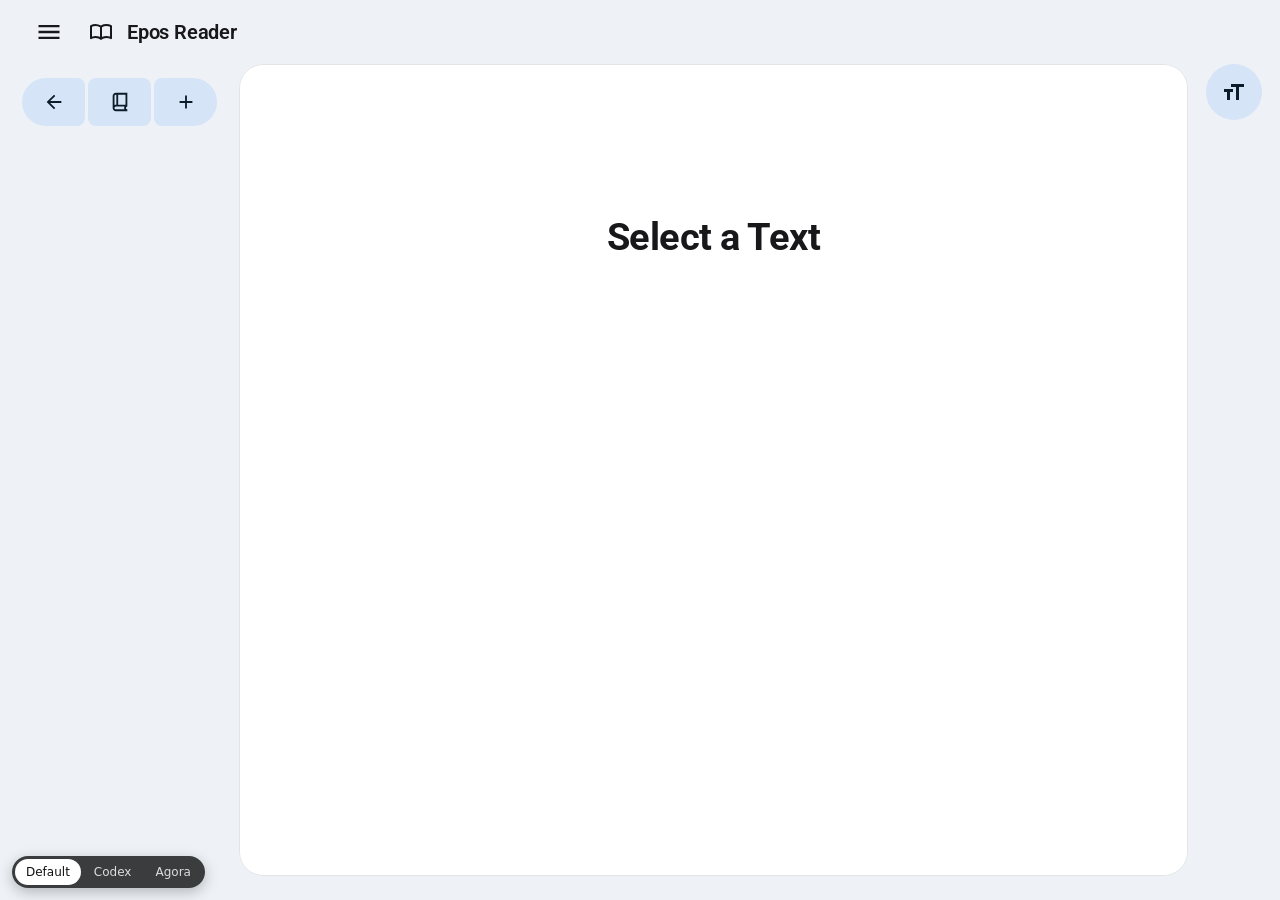
==== commit c321c3e9: "Prototype two design-language skins with a live switcher Throwaway prototype to choose Epos Reader's" ====
--- a/index.html
+++ b/index.html
@@ -17,6 +17,8 @@
 <meta name="apple-mobile-web-app-capable" content="yes">
 <meta name="apple-mobile-web-app-title" content="Epos Reader">
 <link rel="stylesheet" href="css/styles.css">
+<!-- PROTOTYPE: design-language skins (?skin=codex | agora | default). See proto/README.md. -->
+<script src="proto/skin-switcher.js"></script>
 <script>
   /* Set light/dark before the first paint so a dark page doesn't flash white (settings.js takes over from here) */
   try {
@@ -182,12 +184,16 @@
         <span class="switch-text"><span class="switch-title">Notes in popups</span><span class="switch-sub">Show the note button and saved notes in the gloss</span></span>
         <span class="switch" aria-hidden="true"></span>
       </button>
-      <button class="switch-row" id="sw-caesura" role="switch" aria-checked="true">
+      <button class="switch-row" id="sw-caesura" role="switch" aria-checked="false">
         <span class="switch-text"><span class="switch-title">Caesurae</span><span class="switch-sub">Mark each caesura with ‖ when scansion is on</span></span>
         <span class="switch" aria-hidden="true"></span>
       </button>
-      <button class="switch-row" id="sw-synizesis" role="switch" aria-checked="true">
-        <span class="switch-text"><span class="switch-title">Synizesis &amp; consonantal i</span><span class="switch-sub">Underline vowels run together into one syllable</span></span>
+      <button class="switch-row" id="sw-synizesis" role="switch" aria-checked="false">
+        <span class="switch-text"><span class="switch-title">Synizesis &amp; consonantal i</span><span class="switch-sub">A dotted line over vowels run together into one syllable</span></span>
+        <span class="switch" aria-hidden="true"></span>
+      </button>
+      <button class="switch-row" id="sw-lengthened" role="switch" aria-checked="true">
+        <span class="switch-text"><span class="switch-title">Lengthened syllables</span><span class="switch-sub">A line along the top of a short syllable the poet makes long</span></span>
         <span class="switch" aria-hidden="true"></span>
       </button>
     </div>
--- a/css/styles.css
+++ b/css/styles.css
@@ -58,6 +58,8 @@
     --reading-font-size: 1.45rem;
     --reading-trans-font-size: 1.25rem;
     --reading-line-height: 1.3;
+    --word-pad: 6px;      /* a word's side padding, and the gap between words (the scansion marks read both) */
+    --word-gap: 0.45em;
     --reading-padding: 36px;
     --reading-font: 'Roboto', system-ui, sans-serif;
     /* One gap between any two windows (tab split and English side by side) */
@@ -904,7 +906,7 @@
     text-align: right;
     user-select: none;
   }
-  .verse-words { flex: 1; display: inline-flex; flex-wrap: nowrap; column-gap: 0.45em; }
+  .verse-words { flex: 1; display: inline-flex; flex-wrap: nowrap; column-gap: var(--word-gap); }
 
   /* A pane too narrow for the widest Line even at the smallest size (beside the English, or in a Split): its Lines
      wrap with a hanging indent, as on a phone (see COMPACT below), instead of running out of the pane. fit.js sets
@@ -971,7 +973,7 @@
   .word {
     position: relative;
     display: inline-block;
-    padding: 2px 6px;
+    padding: 2px var(--word-pad);
     margin: 1px 0;
     border-radius: var(--radius-sm);
     cursor: pointer;
@@ -988,6 +990,9 @@
 
   /* Words that carry a note: tinted like the book bar, with the note icon in the selected-book colour */
   .word.has-note { background: var(--primary-container); }
+  /* With Scansion on, the long highlights cover most of the tint (and in some palettes, Slate above all, are close
+     to it in colour), so the word is also outlined in the primary colour */
+  [data-scansion="on"] .word.has-note:not(.selected) { box-shadow: inset 0 0 0 1.5px var(--primary); }
   @media (hover: hover) { .word.has-note:hover { background: color-mix(in srgb, var(--primary-container) 88%, var(--primary)); } }
   .word.selected.has-note { background: var(--primary); }
   .word.has-note::after {
@@ -1001,72 +1006,63 @@
   .word.selected.has-note::after { background: var(--on-primary); }
 
   /* Scansion. Each scanned word is split into .syl spans (data-q: L long, S short, E elided;
-     data-x: flags, see SCAN_NOTES in app.js). Every mark is absolutely positioned, so turning
-     scansion on or off never changes a line's width.
-       .syl::before   quantity mark above the syllable (bar = long, dot = short)
-       .syl::after    foot boundary, before a syllable that starts a foot
-       .word::before  caesura, in the gap after the word (caesuras always fall at word ends) */
+     data-x: flags, see SCAN_NOTES in reader.js). The marks sit on the letters, not above them:
+       long syllable     highlighted in the palette's secondary container
+       short syllable    a bar just below the letters in its secondary colour; two shorts in a row show a break
+       elided syllable   dimmed, unmarked
+       foot boundary     a bold line in the text colour (.syl::after). Inside a word the feet are spaced apart,
+                         so a scanned Line is wider than an unscanned one: toggling Scansion refits the text.
+     Off by default, each with its own switch in View Options (the Format Text sheet on phones and tablets):
+       caesura           a double line in the palette's primary colour, in the gap after the word (.word::before)
+       synizesis / consonantal i   a dotted line along the top of the syllable
+     On by default, with a switch:
+       lengthened syllable         a long one with a line along its top
+     Every mark is a background or an absolutely positioned pseudo-element, except the foot spacing. The
+     highlight, the bars and the lines inside a selected word all switch to the selected word's text colour. */
   .syl { position: relative; }
 
-  [data-scansion="on"] .syl::before {
-    content: '';
-    position: absolute; top: -8px; height: 6px;
-    pointer-events: none;
-    --m-color: var(--gray-900);
-  }
-  [data-scansion="on"] .syl[data-q="L"]::before {
-    left: 50%; width: 10px;
-    transform: translateX(-50%);
-    background: linear-gradient(var(--m-color), var(--m-color)) center / 100% 2px no-repeat;
-  }
-  /* breve: the bottom half of a ring */
-  [data-scansion="on"] .syl[data-q="S"]::before {
-    left: 50%; top: -9px; width: 7px; height: 4px;
-    transform: translateX(-50%);
-    box-sizing: border-box;
-    --m-color: var(--secondary);
-    border: 1.5px solid var(--m-color); border-top: 0;
-    border-radius: 0 0 4px 4px;
-  }
-  /* a normally short syllable lengthened by the poet */
-  [data-scansion="on"] .syl[data-x*="d"]::before {
-    background: linear-gradient(var(--m-color), var(--m-color)) center / 100% 2px no-repeat,
-                linear-gradient(var(--m-color), var(--m-color)) center 0 / 100% 1px no-repeat;
-  }
-  /* elided: not sounded, so dimmed and unmarked */
+  [data-scansion="on"] .syl {
+    --hl: var(--secondary-container);   /* long highlight */
+    --mk: var(--secondary);             /* short bar, lengthened bar, synizesis */
+    background-image: var(--len-bar, none), var(--long-hl, none), var(--short-bar, none);
+    background-size: calc(100% - 2px) 2px, calc(100% - 2px) 100%, calc(100% - 3px) 2px;
+    background-position: center top, center, center bottom;
+    background-repeat: no-repeat;
+  }
+  /* inset from each side, so two long syllables in a row read as two blocks, and two shorts as two bars */
+  [data-scansion="on"] .syl[data-q="L"] { --long-hl: linear-gradient(var(--hl), var(--hl)); border-radius: 3px; }
+  [data-scansion="on"] .syl[data-q="S"] { --short-bar: linear-gradient(var(--mk), var(--mk)); }
+  [data-scansion="on"]:not([data-lengthened="off"]) .syl[data-x*="d"] { --len-bar: linear-gradient(var(--mk), var(--mk)); }
   [data-scansion="on"] .syl[data-q="E"] { opacity: 0.45; }
-  /* synizesis or consonantal i: two vowels run together into one syllable */
-  [data-scansion="on"] .syl[data-x*="z"],
-  [data-scansion="on"] .syl[data-x*="r"] {
-    text-decoration: underline dotted var(--secondary);
-    text-underline-offset: 3px;
-  }
-
-  /* foot boundary: inside the word, or in the gap before it (half the column-gap plus the word padding) */
+  [data-scansion="on"][data-synizesis="on"] .syl:is([data-x*="z"], [data-x*="r"]) {
+    text-decoration: overline dotted 2px var(--mk);
+  }
+  [data-scansion="on"] .word.selected .syl { --hl: color-mix(in srgb, var(--on-primary) 28%, transparent); --mk: var(--on-primary); }
+
+  /* Foot boundary. Inside a word: 7px of room, the line in the middle of it. In the gap before a word: the middle
+     of the gap (half the column-gap plus the word's side padding). Runs a little above and below the letters. */
+  [data-scansion="on"] .syl[data-x*="f"]:not(:first-child) { margin-left: 7px; }
   [data-scansion="on"] .syl[data-x*="f"]::after {
     content: '';
-    position: absolute; left: -0.5px; top: 12%; bottom: 8%;
-    width: 1px;
-    background: color-mix(in srgb, var(--secondary) 45%, transparent);
+    position: absolute; top: -0.24em; bottom: -0.2em; left: calc(-3.5px - 1px);
+    width: 2px; border-radius: 1px;
+    background: var(--text);
     pointer-events: none;
   }
-  [data-scansion="on"] .syl[data-x*="f"]:first-child::after { left: calc(-6px - 0.225em - 0.5px); }
+  [data-scansion="on"] .syl[data-x*="f"]:first-child::after { left: calc(-1 * var(--word-pad) - var(--word-gap) / 2 - 1px); }
+  [data-scansion="on"] .word.selected .syl[data-x*="f"]:not(:first-child)::after { background: var(--on-primary); }
   [data-scansion="on"] .verse-words > .word:first-child > .syl:first-child::after { display: none; }
 
-  [data-scansion="on"] .word[data-caesura]::before {
+  /* Caesura, when switched on. Where it falls at a foot boundary too (a diaeresis), it stands in for the foot line. */
+  [data-scansion="on"][data-caesura="on"] .word[data-caesura]::before {
     content: '';
-    position: absolute; right: calc(-0.225em - 2px); top: 8%; bottom: 4%;
-    width: 4px;
-    border-inline: 1px solid var(--primary);
+    position: absolute; top: calc(2px - 0.24em); bottom: calc(2px - 0.2em);
+    right: calc(-1 * var(--word-gap) / 2 - 3px);
+    width: 6px;
+    border-inline: 1.5px solid var(--primary);
     pointer-events: none;
   }
-
-  /* View Options can hide the caesura and synizesis / consonantal i marks */
-  [data-caesura="off"] .word[data-caesura]::before { display: none; }
-  [data-synizesis="off"] .syl[data-x] { text-decoration: none; }
-
-  /* keep the marks visible on a selected word's filled background */
-  [data-scansion="on"] .word.selected .syl::before { --m-color: var(--on-primary); }
+  [data-scansion="on"][data-caesura="on"] .word[data-caesura] + .word > .syl:first-child::after { display: none; }
 
   /* Off-screen copy of a few lines, used to measure them at other text sizes */
   .fit-probe {
@@ -2127,7 +2123,7 @@
      13. COMPACT (phones: below 600px, as in js/viewport.js)
      ========================================================== */
   @media (max-width: 599.98px) {
-    :root { --reading-padding: 16px; --hang: 1.25em; }
+    :root { --reading-padding: 16px; --hang: 1.25em; --word-pad: 4px; --word-gap: 0.25em; }
 
     /* Long lines wrap instead of shrinking (fit.js leaves compact alone). The words' box is pulled
        --hang to the left of the padding, so the first row starts flush and every row after it is
@@ -2135,8 +2131,7 @@
        always a whole number of rows. */
     .verses { width: auto; }
     .verse-num { width: 34px; padding-right: 10px; }
-    .verse-words { flex-wrap: wrap; row-gap: 0; column-gap: 0.25em; min-width: 0; padding-left: var(--hang); }
-    .word { padding-inline: 4px; }
+    .verse-words { flex-wrap: wrap; row-gap: 0; min-width: 0; padding-left: var(--hang); }
     .verse-words > .word:first-child { margin-left: calc(-1 * var(--hang)); }
 
     /* No room beside the text for the English: the EN button swaps the whole view to it instead */
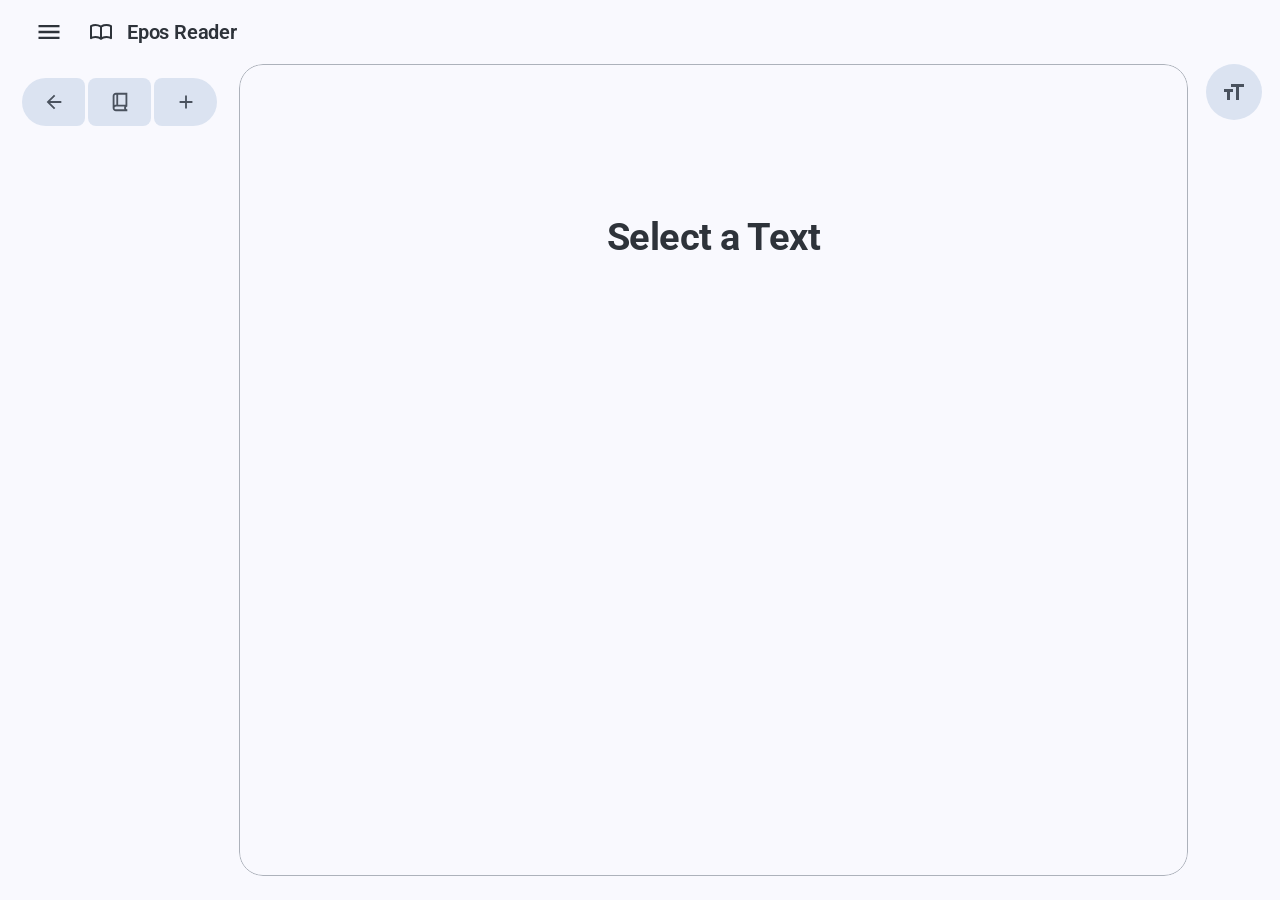
==== commit 4056ceb3: "Ticket 04: Roboto 600/800, sentence-case headers, Material Symbols Rounded The two new weights prelo" ====
--- a/index.html
+++ b/index.html
@@ -6,7 +6,7 @@
 <title>Epos Reader - Classical Poetry Reader</title>
 <link rel="preconnect" href="https://fonts.googleapis.com">
 <link rel="preconnect" href="https://fonts.gstatic.com" crossorigin>
-<link href="https://fonts.googleapis.com/css2?family=Gentium+Plus:ital,wght@0,400;0,700;1,400&family=Roboto:ital,wght@0,400;0,500;0,700;1,400&display=swap" rel="stylesheet">
+<link href="https://fonts.googleapis.com/css2?family=Gentium+Plus:ital,wght@0,400;0,700;1,400&family=Roboto:ital,wght@0,400;0,500;0,600;0,700;0,800;1,400&display=swap" rel="stylesheet">
 <link rel="icon" href="assets/favicon.svg" type="image/svg+xml">
 <link rel="apple-touch-icon" href="assets/apple-touch-icon.png">
 <!-- Home Screen app. The status bar keeps iOS's own style: "black-translucent" let the text run behind it, but
@@ -17,8 +17,6 @@
 <meta name="apple-mobile-web-app-capable" content="yes">
 <meta name="apple-mobile-web-app-title" content="Epos Reader">
 <link rel="stylesheet" href="css/styles.css">
-<!-- PROTOTYPE: design-language skins (?skin=codex | agora | default). See proto/README.md. -->
-<script src="proto/skin-switcher.js"></script>
 <script>
   /* Set light/dark before the first paint so a dark page doesn't flash white (settings.js takes over from here) */
   try {
@@ -134,7 +132,7 @@
       <div class="settings-page">
         <h1 class="settings-title">Settings &amp; Sources</h1>
         <p class="settings-subtitle">How Epos Reader behaves, and the projects it's built on.</p>
-        <div class="settings-section-title">Tapping a Line Number <span class="settings-section-note">on phones and tablets</span></div>
+        <div class="settings-section-title">Tapping a Line number <span class="settings-section-note">on phones and tablets</span></div>
         <div class="settings-chips" id="linetap-chips"></div>
         <h2 class="settings-section-title" id="settings-sources">Sources</h2>
         <p class="settings-lead">Every project Epos Reader takes its text, Translation, Lemmas, definitions or Scansion from.</p>
@@ -173,7 +171,7 @@
 
     <div class="popover flyout" id="popups-flyout">
       <div class="flyout-header">
-        <span>View Options</span>
+        <span>View options</span>
         <button class="btn-close" data-close="popups-flyout" aria-label="Close"><svg class="icon"><use href="assets/icons.svg#i-close"/></svg></button>
       </div>
       <button class="switch-row" id="sw-words" role="switch" aria-checked="true">
@@ -200,7 +198,7 @@
 
     <div class="popover flyout" id="flyout">
       <div class="flyout-header">
-        <span>Text Appearance</span>
+        <span>Text appearance</span>
         <button class="btn-close" data-close="flyout" aria-label="Close"><svg class="icon"><use href="assets/icons.svg#i-close"/></svg></button>
       </div>
       <div class="flyout-group">
@@ -246,7 +244,7 @@
 <!-- SWITCH WORK PICKER -->
 <div class="popover picker" id="picker" role="dialog" aria-labelledby="picker-title">
   <div class="panel-header">
-    <span class="panel-title" id="picker-title">Switch Tab Work</span>
+    <span class="panel-title" id="picker-title">Switch this tab's Work</span>
     <button class="btn-close" data-close="picker" aria-label="Close"><svg class="icon"><use href="assets/icons.svg#i-close"/></svg></button>
   </div>
   <div id="work-list"></div>
--- a/css/styles.css
+++ b/css/styles.css
@@ -2,36 +2,54 @@
      1. TOKENS
      ========================================================== */
   :root {
-    --gray-50:  #fafafa;
-    --gray-100: #f4f4f5;
-    --gray-200: #e4e4e7;
-    --gray-300: #d4d4d8;
-    --gray-400: #a1a1aa;
-    --gray-500: #71717a;
-    --gray-600: #52525b;
-    --gray-700: #3f3f46;
-    --gray-800: #27272a;
-    --gray-900: #18181b;
-
-    /* Theme tokens (Material 3 roles). Monochrome by default; the palette menu swaps them. */
-    --primary: #505F6E;
-    --on-primary: #FFFFFF;
-    --primary-container: #D5E4F7;
-    --on-primary-container: #0C1D29;
-    --secondary: #555F68;
-    --on-secondary: #FFFFFF;
-    --secondary-container: #D9E3ED;
-    --on-secondary-container: #121C23;
-
-    /* What tints are mixed into (white here, near-black in dark mode), and what hovers shade toward */
-    --mix-base: #ffffff;
-    --hover-shade: #000000;
-    --bg: color-mix(in srgb, var(--secondary-container) 45%, var(--mix-base));
-    --surface: #ffffff;
-    --text: var(--gray-900);
-    --text-muted: var(--gray-500);
-    /* Light tint used for fields and chips inside tinted popups */
-    --soft: color-mix(in srgb, var(--secondary-container) 60%, var(--mix-base));
+    /* Theme tokens (Material 3 roles). The values here are Slate's (the default); settings.js sets the chosen palette's
+       roles on the root (each palette has a light and a dark set, generated as M3E Vibrant; Slate as Neutral). */
+    --primary: #565F6B;
+    --on-primary: #F5F8FF;
+    --primary-container: #DBE3F1;
+    --on-primary-container: #4A525E;
+    --secondary: #5C5F64;
+    --on-secondary: #F7F9FF;
+    --secondary-container: #E1E2E8;
+    --on-secondary-container: #4F5257;
+    /* Tertiary: Note and Bookmark chrome only */
+    --tertiary: #4F5B92;
+    --on-tertiary: #FBF8FF;
+    --tertiary-container: #D9DEFF;
+    --on-tertiary-container: #404D83;
+
+    /* Chrome surfaces: the page behind the panes, the tonal containers that menus, lists and sheets sit on,
+       and the tinted neutrals for borders and quiet text */
+    --page: #F9F9FE;
+    --on-surface: #2E333A;
+    --on-surface-variant: #5A5F67;
+    --outline: #767B83;
+    --outline-variant: #ADB2BB;
+    --surface-container-lowest: #FFFFFF;
+    --surface-container-low: #F2F3FA;
+    --surface-container: #EBEEF5;
+    --surface-container-high: #E5E8F0;
+    --surface-container-highest: #DEE3EC;
+
+    /* The reading text stays calm: a set of its own, generated as M3 TonalSpot from the same seed */
+    --read-surface: #F9F9FE;    /* the pane the text sits on */
+    --read-text: #2E333A;
+    --read-hl: #D6E4F7;         /* long syllables, Word hover, a Line flashed or pressed */
+    --read-mk: #536071;         /* short-syllable bars and the other Scansion marks */
+    --read-sel: #3D6288;        /* a selected Word */
+    --on-read-sel: #F7F9FF;
+    --read-c: #DBE3F1;       /* the Word card: a calm primary container */
+    --on-read-c: #4A525E;
+
+    --hover-shade: #000000;     /* what hovers shade toward */
+    --bg: var(--page);
+    --surface: var(--read-surface);
+    --text: var(--on-surface);
+    --text-muted: var(--on-surface-variant);
+    /* Fields and chips inside menus and sheets */
+    --soft: var(--surface-container-highest);
+    /* A row of an M3E segmented list: lighter than the menu or page it sits on */
+    --segment: var(--surface-container-lowest);
     /* The toast: dark on a light page, light on a dark one */
     --inverse-surface: #18181b;
     --inverse-on-surface: #ffffff;
@@ -42,11 +60,49 @@
     --radius-xl: 24px;
     --radius-full: 9999px;
 
-    /* Easing curves only — durations are set per transition. */
-    --ease-spring: cubic-bezier(0.175, 0.885, 0.32, 1.275);
-    --ease-bouncy: cubic-bezier(0.34, 1.56, 0.64, 1);
-    /* A stiff spring: overshoots by about 10%, one small rebound, settled by 60% of the time (book selector pills) */
-    --ease-springy: linear(0, 0.135, 0.41, 0.689, 0.902, 1.032, 1.088, 1.095, 1.076, 1.048, 1.022, 1.004, 0.994, 0.991, 0.991, 0.994, 0.996, 0.998, 0.999, 1, 1);
+    /* M3E corner scale. Morphing elements use these explicit values: a radius only animates between lengths,
+       so a transition to or from --shape-corner-full jumps. */
+    --shape-corner-none: 0;
+    --shape-corner-extra-small: 4px;
+    --shape-corner-small: 8px;
+    --shape-corner-medium: 12px;
+    --shape-corner-large: 16px;
+    --shape-corner-large-increased: 20px;
+    --shape-corner-extra-large: 28px;
+    --shape-corner-extra-large-increased: 32px;
+    --shape-corner-extra-extra-large: 48px;
+    --shape-corner-full: 9999px;
+
+    /* M3E motion, the web curves for the Expressive spring scheme. Spatial springs (position, size, scale,
+       rotation, corners) overshoot; effects springs (colour, opacity, shadow) never do. Fast is for small
+       controls, default for menus, sheets and bars, slow for full-screen moves. js/motion.js reads these. */
+    --m3e-fast-spatial: cubic-bezier(0.42, 1.67, 0.21, 0.9);
+    --m3e-fast-spatial-dur: 350ms;
+    --m3e-default-spatial: cubic-bezier(0.38, 1.21, 0.22, 1);
+    --m3e-default-spatial-dur: 500ms;
+    --m3e-slow-spatial: cubic-bezier(0.39, 1.29, 0.35, 0.98);
+    --m3e-slow-spatial-dur: 650ms;
+    --m3e-fast-effects: cubic-bezier(0.31, 0.94, 0.34, 1);
+    --m3e-fast-effects-dur: 150ms;
+    --m3e-default-effects: cubic-bezier(0.34, 0.8, 0.34, 1);
+    --m3e-default-effects-dur: 200ms;
+    --m3e-slow-effects: cubic-bezier(0.34, 0.88, 0.34, 1);
+    --m3e-slow-effects-dur: 300ms;
+    /* Shorthands for transitions and animations: duration and curve together */
+    --sp-fast: var(--m3e-fast-spatial-dur) var(--m3e-fast-spatial);
+    --sp-default: var(--m3e-default-spatial-dur) var(--m3e-default-spatial);
+    --sp-slow: var(--m3e-slow-spatial-dur) var(--m3e-slow-spatial);
+    --fx-fast: var(--m3e-fast-effects-dur) var(--m3e-fast-effects);
+    --fx-default: var(--m3e-default-effects-dur) var(--m3e-default-effects);
+    --fx-slow: var(--m3e-slow-effects-dur) var(--m3e-slow-effects);
+    /* Outside the M3E scheme, on purpose. Panes that meet the screen's or each other's edges (Split open and
+       close, swiped pages) never overshoot: fast out of the gate, a long cushioned settle. The trailing curve lets
+       an entering pane start a touch later so it trails the edge. */
+    --motion-pane: cubic-bezier(0.2, 0, 0, 1);
+    --motion-pane-trailing: cubic-bezier(0.3, 0, 0, 1);
+    --motion-pane-dur: 500ms;
+    /* Something falling away (a closing pane, the Bookmark ribbon dropping): M3E has no accelerating curve */
+    --motion-accelerate: cubic-bezier(0.5, 0, 0.75, 0);
 
     --shadow-pop:  0 12px 36px rgba(0, 0, 0, 0.1);
     --shadow-pane: 0 2px 10px rgba(0, 0, 0, 0.02);
@@ -67,47 +123,71 @@
     /* Widest a lone reading pane gets; the book bar above it is held to the same width */
     --reader-max: 860px;
 
-    /* Bookmark glyph shapes, used as masks (see .bm-glyph): closed outline, solid, and the outline with its
-       top-right corner opened up for the "+" that pops in when a bookmark is about to be added */
-    --bookmark-outline-icon: url("data:image/svg+xml,%3Csvg xmlns='http://www.w3.org/2000/svg' viewBox='0 0 24 24'%3E%3Cpath d='M6.5 3.5h11v17L12 16.6l-5.5 3.9Z' fill='none' stroke='black' stroke-width='2.2' stroke-linejoin='round'/%3E%3C/svg%3E");
-    --bookmark-add-icon: url("data:image/svg+xml,%3Csvg xmlns='http://www.w3.org/2000/svg' viewBox='0 0 24 24'%3E%3Cpath d='M12.5 3.5h-6v17l5.5-3.9 5.5 3.9V12' fill='none' stroke='black' stroke-width='2.2' stroke-linecap='round' stroke-linejoin='round'/%3E%3C/svg%3E");
-    --bookmark-plus-icon: url("data:image/svg+xml,%3Csvg xmlns='http://www.w3.org/2000/svg' viewBox='0 0 24 24'%3E%3Cpath d='M17.5 4.2v4.6M15.2 6.5h4.6' fill='none' stroke='black' stroke-width='2' stroke-linecap='round'/%3E%3C/svg%3E");
-    --bookmark-fill-icon: url("data:image/svg+xml,%3Csvg xmlns='http://www.w3.org/2000/svg' viewBox='0 0 24 24'%3E%3Cpath d='M6.5 3.5h11v17L12 16.6l-5.5 3.9Z' fill='black' stroke='black' stroke-width='2.2' stroke-linejoin='round'/%3E%3C/svg%3E");
+    /* Bookmark glyph shapes, used as masks (see .bm-glyph), from Material Symbols Rounded: bookmark, its filled
+       version, and bookmark_add split in two: the outline with its top-right corner opened up, and the "+" that
+       pops in there when a bookmark is about to be added */
+    --bookmark-outline-icon: url("data:image/svg+xml,%3Csvg xmlns='http://www.w3.org/2000/svg' viewBox='0 -960 960 960'%3E%3Cpath d='m480-240-196 84q-30 13-57-4.76-27-17.75-27-50.24v-574q0-24 18-42t42-18h440q24 0 42 18t18 42v574q0 32.49-27 50.24Q706-143 676-156l-196-84Zm0-64 220 93v-574H260v574l220-93Zm0-481H260h440-220Z'/%3E%3C/svg%3E");
+    --bookmark-add-icon: url("data:image/svg+xml,%3Csvg xmlns='http://www.w3.org/2000/svg' viewBox='0 -960 960 960'%3E%3Cpath d='m480-240-196 84q-30 13-57-4.76-27-17.75-27-50.24v-574q0-24 18-42t42-18h260q12.75 0 21.38 8.68 8.62 8.67 8.62 21.5 0 12.82-8.62 21.32-8.63 8.5-21.38 8.5H260v574l220-93 220 93v-304q0-12.75 8.68-21.38 8.67-8.62 21.5-8.62 12.82 0 21.32 8.62 8.5 8.63 8.5 21.38v304q0 32.49-27 50.24Q706-143 676-156l-196-84Zm0-545H260h290-70Z'/%3E%3C/svg%3E");
+    --bookmark-plus-icon: url("data:image/svg+xml,%3Csvg xmlns='http://www.w3.org/2000/svg' viewBox='0 -960 960 960'%3E%3Cpath d='M700-695h-60q-12.75 0-21.37-8.68-8.63-8.67-8.63-21.5 0-12.82 8.63-21.32 8.62-8.5 21.37-8.5h60v-60q0-12.75 8.68-21.38 8.67-8.62 21.5-8.62 12.82 0 21.32 8.62 8.5 8.63 8.5 21.38v60h60q12.75 0 21.38 8.68 8.62 8.67 8.62 21.5 0 12.82-8.62 21.32-8.63 8.5-21.38 8.5h-60v60q0 12.75-8.68 21.37-8.67 8.63-21.5 8.63-12.82 0-21.32-8.63-8.5-8.62-8.5-21.37v-60Z'/%3E%3C/svg%3E");
+    --bookmark-fill-icon: url("data:image/svg+xml,%3Csvg xmlns='http://www.w3.org/2000/svg' viewBox='0 -960 960 960'%3E%3Cpath d='m480-240-196 84q-30 13-57-5t-27-50v-574q0-24 18-42t42-18h440q24 0 42 18t18 42v574q0 32-27 50t-57 5l-196-84Z'/%3E%3C/svg%3E");
     --snippet-icon: url("data:image/svg+xml,%3Csvg xmlns='http://www.w3.org/2000/svg' viewBox='0 0 24 24'%3E%3Cpath d='M5,19H19V9.82L14.18,5H5V19Zm0,2q-0.83,0-1.41-0.59T3,19V5Q3,4.17 3.59,3.59T5,3H15l6,6V19q0,0.82-0.59,1.41T19,21H5Zm2-4H17V15H7v2Zm0-4H17V11H7v2ZM7,9h7V7H7V9ZM5,19V5V9.82V19Z'/%3E%3C/svg%3E");
   }
+  /* Reduce Motion: every spatial spring takes its effects curve, so nothing overshoots. Durations stay. */
+  @media (prefers-reduced-motion: reduce) {
+    :root {
+      --m3e-fast-spatial: var(--m3e-fast-effects);
+      --m3e-default-spatial: var(--m3e-default-effects);
+      --m3e-slow-spatial: var(--m3e-slow-effects);
+    }
+  }
+
+  /* Keeping the M3E shape morphs cheap. A corner-radius morph can't run on the GPU the way a transform can: the
+     main thread repaints the control every frame, and a press that widens it lays out its row every frame. So
+     each morphing control gets a layer of its own (a frame repaints only that control, not the area under it),
+     and each row whose pills widen keeps its layout inside itself. Nothing here changes what is drawn. */
+  :is(.icon-button, .tool-toggle, .tool-btn, .card-note, .card-bookmark, .btn-new-note,
+      .bb-format, .bb-tabs, .bb-lang, .pill-opt, .add-half, .segment) { will-change: transform; }
+  :is(.add-split, .pill-group, .segments) { contain: layout; }
 
   /* Dark mode. The palette roles themselves come from settings.js (each palette has a dark set); the values
-     below are Slate's, so the page is right before the script runs. The grey scale is turned around, so
-     everything drawn in --gray-* (borders, muted text, tracks) keeps its meaning. The page and the panes are
-     tinted with a little of the palette's secondary container, which keeps the six palettes telling apart. */
+     below are Slate's, so the page is right before the script runs. */
   :root[data-theme="dark"] {
     color-scheme: dark;
-    --gray-50:  #18171b;
-    --gray-100: #212024;
-    --gray-200: #2f2e33;
-    --gray-300: #3e3d43;
-    --gray-400: #5d5c63;
-    --gray-500: #9b9aa2;
-    --gray-600: #b5b4bc;
-    --gray-700: #cfced5;
-    --gray-800: #e2e1e7;
-    --gray-900: #ecebf0;
-
-    --primary: #B3C8E8;
-    --on-primary: #1B2E49;
-    --primary-container: #334461;
-    --on-primary-container: #D3E3FF;
-    --secondary: #BEC6DC;
-    --on-secondary: #283041;
-    --secondary-container: #3F4759;
-    --on-secondary-container: #DAE2F9;
-
-    --mix-base: #121115;
+    --primary: #BFC7D5;
+    --on-primary: #38414C;
+    --primary-container: #3F4753;
+    --on-primary-container: #C8D1DF;
+    --secondary: #9B9EA3;
+    --on-secondary: #1D2025;
+    --secondary-container: #393C40;
+    --on-secondary-container: #BDBFC5;
+    --tertiary: #ECECFF;
+    --on-tertiary: #47548A;
+    --tertiary-container: #D9DEFF;
+    --on-tertiary-container: #404D83;
+
+    --page: #0C0E12;
+    --on-surface: #E1E6EF;
+    --on-surface-variant: #A6ABB4;
+    --outline: #71767E;
+    --outline-variant: #434850;
+    --surface-container-lowest: #000000;
+    --surface-container-low: #101418;
+    --surface-container: #161A1F;
+    --surface-container-high: #1C2026;
+    --surface-container-highest: #21262D;
+
+    --read-surface: #0C0E12;
+    --read-text: #E1E6EF;
+    --read-hl: #303C4C;
+    --read-mk: #BAC8DB;
+    --read-sel: #AEC9EB;
+    --on-read-sel: #27425E;
+    --read-c: #3F4753;
+    --on-read-c: #C8D1DF;
+
     --hover-shade: #ffffff;
-    --bg: color-mix(in srgb, var(--secondary-container) 16%, #0d0c10);
-    --surface: color-mix(in srgb, var(--secondary-container) 24%, #141317);
-    --text: #e6e1e5;
-    --soft: color-mix(in srgb, var(--secondary-container) 60%, var(--mix-base));
+    --segment: var(--surface-container-highest);   /* in dark mode the higher containers are the lighter ones */
     --inverse-surface: #e6e1e5;
     --inverse-on-surface: #1c1b1f;
 
@@ -119,7 +199,7 @@
   }
 
   /* Switching modes: the whole page cross-fades as one snapshot (a view transition started in settings.js) */
-  ::view-transition-old(root), ::view-transition-new(root) { animation-duration: 320ms; animation-timing-function: ease; }
+  ::view-transition-old(root), ::view-transition-new(root) { animation-duration: var(--m3e-slow-effects-dur); animation-timing-function: var(--m3e-slow-effects); }
 
   /* ==========================================================
      2. BASE
@@ -150,23 +230,26 @@
     fill: none; stroke: currentColor; stroke-width: 2;
     stroke-linecap: round; stroke-linejoin: round;
   }
+  /* Active icons show their filled Material Symbol. A two-state symbol in icons.svg draws its outline when
+     --icon-o is unset and its filled shape when --icon-f is set; custom properties reach into the <use> copy. */
+  :is(.active, [aria-pressed="true"], [aria-expanded="true"], .has-note) > .icon { --icon-o: none; --icon-f: inline; }
 
   /* Shared popover behaviour: hidden until .open, bounces in from --from */
   .popover {
     position: fixed;
-    background: var(--surface);
-    border: 1px solid var(--gray-200);
+    background: var(--surface-container-high);
+    border: 1px solid var(--outline-variant);
     box-shadow: var(--shadow-pop);
     opacity: 0;
     pointer-events: none;
     transform: var(--from, none);
-    transition: opacity 160ms ease, transform 400ms var(--ease-bouncy);
+    transition: opacity var(--fx-default), transform var(--sp-default);
   }
   .popover.open { opacity: 1; pointer-events: auto; transform: none; }
 
   /* Menu rows pop in one after another */
   @keyframes itemIn { from { opacity: 0; transform: translateY(-10px) scale(0.94); } to { opacity: 1; transform: none; } }
-  .popover.open :is(.drawer-item, .sub-item, .work-item, .flyout-group, .switch-row, .btn-hover-switch) { animation: itemIn 420ms var(--ease-bouncy) backwards; }
+  .popover.open :is(.drawer-item, .sub-item, .work-item, .flyout-group, .switch-row, .btn-hover-switch) { animation: itemIn var(--sp-default) backwards; }
   .popover.open :is(.drawer-item, .sub-item, .work-item, .flyout-group, .switch-row):nth-child(2) { animation-delay: 38ms; }
   .popover.open :is(.drawer-item, .sub-item, .work-item, .flyout-group, .switch-row):nth-child(3) { animation-delay: 76ms; }
   .popover.open :is(.drawer-item, .sub-item, .work-item, .flyout-group, .switch-row):nth-child(4) { animation-delay: 114ms; }
@@ -178,7 +261,7 @@
     border-radius: var(--radius-full);
     display: grid; place-items: center;
     color: var(--on-primary-container);
-    transition: background-color 120ms ease, transform 150ms var(--ease-spring);
+    transition: background-color var(--fx-fast), transform var(--sp-fast);
   }
   @media (hover: hover) { .btn-close:hover { background: color-mix(in srgb, var(--on-primary-container) 12%, transparent); transform: scale(1.1); } }
   .btn-close .icon { width: 16px; height: 16px; }
@@ -199,14 +282,15 @@
 
   .icon-button {
     width: 44px; height: 44px;
-    border-radius: var(--radius-full);
+    border-radius: 22px;   /* half the height, explicit so it can morph */
     display: grid; place-items: center;
-    transition: background-color 150ms ease, transform 150ms ease;
-  }
-  @media (hover: hover) { .icon-button:hover { background: var(--gray-200); } }
-  .icon-button:active { transform: scale(0.95); }
+    transition: background-color var(--fx-fast), transform var(--sp-fast), border-radius var(--sp-fast);
+  }
+  @media (hover: hover) { .icon-button:hover { background: var(--surface-container-highest); } }
+  /* M3E press: the circle morphs toward a rounded square, then springs back */
+  .icon-button:active { border-radius: var(--shape-corner-medium); }
   /* Main menu: its centre sits over the centre of the tab icons below (12px shell + 10px sidebar + 1px border + 16px tab padding + half an icon) */
-  #btn-menu { width: 48px; height: 48px; margin-left: calc(12px + 10px + 1px + 16px + 10px - 16px - 24px); }
+  #btn-menu { width: 48px; height: 48px; border-radius: 24px; margin-left: calc(12px + 10px + 1px + 16px + 10px - 16px - 24px); }
   #btn-menu .icon { width: 28px; height: 28px; }
   #btn-page-back[hidden] { display: none; }
 
@@ -231,7 +315,7 @@
     flex: 1;
     min-width: 0;   /* every pill holds its (hidden) numeral; without this a long one like XVIII would stop it shrinking */
     height: 10px;
-    background: var(--primary-container);
+    background: var(--secondary-container);   /* not primary-container: under Vibrant dark it is the same tone as primary */
     border-radius: 5px;   /* half the height: a full pill. Explicit (not 9999px) so the radius can animate. */
     display: flex; align-items: center; justify-content: center;
     font-size: 11px; font-weight: 700; letter-spacing: 0.5px;
@@ -239,12 +323,12 @@
     /* Widths settle smoothly: the bounce of the pill's width is drawn over its neighbours by .pop below, because a
        bounce made of layout can only go as far as the neighbours let it. Height and corners spring. */
     /* margin never overshoots: a pill losing its active margin would dip below zero and touch its neighbour */
-    transition: flex-grow 450ms cubic-bezier(0.2, 0.8, 0.2, 1), margin 260ms cubic-bezier(0.2, 0.8, 0.2, 1),
-                height 450ms var(--ease-springy), border-radius 450ms var(--ease-springy),
-                background-color 90ms ease-out, color 120ms ease,
-                transform 300ms var(--ease-springy);   /* a pill that stops being active lightens at once, so it never lingers darker than its neighbours */
-  }
-  @media (hover: hover) { .segment:hover:not(.active) { background: color-mix(in srgb, var(--primary) 45%, var(--primary-container)); transform: scaleY(1.3); } }
+    transition: flex-grow 450ms var(--m3e-default-effects), margin 260ms var(--m3e-default-effects),
+                height var(--sp-default), border-radius var(--sp-default),
+                background-color 90ms var(--m3e-fast-effects), color var(--fx-fast),
+                transform var(--sp-fast);   /* a pill that stops being active lightens at once, so it never lingers darker than its neighbours */
+  }
+  @media (hover: hover) { .segment:hover:not(.active) { background: color-mix(in srgb, var(--primary) 45%, var(--secondary-container)); transform: scaleY(1.3); } }
   /* A rectangle with very round corners: 8px on a 24px height leaves a short flat stretch on each side */
   .segment.active {
     /* flex-grow comes from growSegments() in layout.js, which also sizes the pills around it */
@@ -254,18 +338,18 @@
     background: var(--primary);
     color: var(--on-primary);
     box-shadow: 0 2px 6px rgba(0, 0, 0, 0.16);
-    transition: flex-grow 450ms cubic-bezier(0.2, 0.8, 0.2, 1), margin 260ms cubic-bezier(0.2, 0.8, 0.2, 1),
-                height 450ms var(--ease-springy), border-radius 450ms var(--ease-springy),
-                background-color 200ms ease, color 120ms ease 140ms,   /* the numeral appears once the pill has grown */
-                transform 300ms var(--ease-springy);
+    transition: flex-grow 450ms var(--m3e-default-effects), margin 260ms var(--m3e-default-effects),
+                height var(--sp-default), border-radius var(--sp-default),
+                background-color var(--fx-default), color var(--fx-fast) 140ms,   /* the numeral appears once the pill has grown */
+                transform var(--sp-fast);
   }
   /* The click bounces, set off by setBook. Only the middle steps are listed, so each starts from, and ends on,
      wherever the pill is (hover scale included): no jump.
      .pop: the new pill swells from its centre and rebounds. setBook sets --pop so it reaches a fixed 4px past each
      side, well inside the 12px of room around it, and its neighbours only ever move away from it: it never touches one.
      .shove: every other pill is knocked away from the new one (--shove, set by setBook, falls off with distance). */
-  .segment.pop { animation: bookPop 420ms cubic-bezier(0.3, 0, 0.3, 1); }
-  .segment.shove { animation: bookShove 420ms cubic-bezier(0.3, 0, 0.3, 1); }
+  .segment.pop { animation: bookPop 420ms var(--m3e-default-effects); }
+  .segment.shove { animation: bookShove 420ms var(--m3e-default-effects); }
   @keyframes bookPop {
     25% { transform: scaleX(var(--pop, 1.06)); }
     50% { transform: scaleX(0.99); }
@@ -286,21 +370,28 @@
     padding: 8px;
     border: 0;
     border-radius: 28px;
-    background: var(--primary-container);
-    color: var(--on-primary-container);
+    background: var(--surface-container-high);
+    color: var(--on-surface);
     z-index: 270;
   }
+  /* M3E segmented list: each row its own tile, 2px apart, with tight inner corners; the first and last rows
+     round the outside (concentric with the drawer: its 28px corner less its 8px padding). Which rows are first
+     and last depends on the layout, since some are desktop-only and some phone-only. */
+  .drawer { display: flex; flex-direction: column; gap: 2px; }
   .drawer-item {
     display: flex; align-items: center; justify-content: space-between; gap: 14px;
     width: 100%;
     padding: 18px 20px;
-    border-radius: 20px;
+    border-radius: 4px;
+    background: var(--segment);
     font-size: 16px; font-weight: 500;
     text-align: left;
-    transition: background-color 140ms ease;
-  }
-  .drawer-item.open { background: color-mix(in srgb, var(--on-primary-container) 10%, transparent); }
-  @media (hover: hover) { .drawer-item:hover { background: color-mix(in srgb, var(--on-primary-container) 10%, transparent); } }
+    transition: background-color var(--fx-fast);
+  }
+  .drawer-item[data-action="settings"] { border-radius: 20px 20px 4px 4px; }
+  .drawer-item[data-action="about"] { border-radius: 4px 4px 20px 20px; }
+  .drawer-item.open { background: color-mix(in srgb, var(--segment) 90%, var(--on-surface)); }
+  @media (hover: hover) { .drawer-item:hover { background: color-mix(in srgb, var(--segment) 90%, var(--on-surface)); } }
 
   /* Submenu that sits further out (palette picker) */
   .submenu {
@@ -310,7 +401,7 @@
     padding: 8px;
     border: 0;
     border-radius: 24px;
-    background: color-mix(in srgb, var(--secondary-container) 30%, var(--mix-base));
+    background: var(--surface-container-high);
     color: var(--text);
     z-index: 275;
   }
@@ -321,12 +412,12 @@
     border-radius: 20px;
     font-size: 15.5px; font-weight: 500;
     text-align: left;
-    transition: background-color 140ms ease;
+    transition: background-color var(--fx-fast);
   }
   @media (hover: hover) { .sub-item:hover { background: color-mix(in srgb, var(--text) 8%, transparent); } }
   .sub-item.active { background: var(--secondary-container); color: var(--on-secondary-container); }
   .sub-lead { width: 24px; height: 24px; flex-shrink: 0; display: grid; place-items: center; }
-  .sub-dot { width: 18px; height: 18px; border-radius: 50%; box-shadow: inset 0 0 0 1px rgba(0,0,0,.14); }
+  .sub-dot { width: 18px; height: 18px; border-radius: 50%; background: linear-gradient(135deg, var(--sw-a) 50%, var(--sw-b) 50%); box-shadow: inset 0 0 0 1px rgba(0,0,0,.14); }   /* two-tone, like the phone's swatches */
   .sub-check { display: none; width: 22px; height: 22px; }
   .sub-item.active .sub-check { display: block; }
   .sub-item.active .sub-dot { display: none; }
@@ -350,7 +441,7 @@
     border-radius: var(--radius-xl);
     overflow-y: auto;
     z-index: 30;
-    transition: width 560ms var(--ease-bouncy);
+    transition: width var(--sp-slow);
   }
   .tab-list { display: flex; flex-direction: column; gap: 8px; }
   /* The button bar is first in the sidebar, the tabs follow it */
@@ -361,15 +452,15 @@
     height: 48px;
     padding: 0 14px 0 16px;
     border-radius: var(--radius-full);
-    background: var(--surface);
-    border: 1px solid var(--gray-200);
+    background: var(--surface-container-low);
+    border: 1px solid var(--outline-variant);
     color: var(--text-muted);
     font-size: 14.5px; font-weight: 500;
     cursor: pointer;
     user-select: none;
-    transition: background-color 160ms ease, color 160ms ease, border-color 160ms ease;
-  }
-  @media (hover: hover) { .tab:hover { background: var(--gray-100); color: var(--text); border-color: var(--gray-300); } }
+    transition: background-color var(--fx-fast), color var(--fx-fast), border-color var(--fx-fast);
+  }
+  @media (hover: hover) { .tab:hover { background: var(--surface-container); color: var(--text); border-color: var(--outline); } }
   .tab.active {
     background: var(--primary);
     color: var(--on-primary);
@@ -389,14 +480,14 @@
     display: grid; place-items: center;
     opacity: 0.65;
     flex-shrink: 0;
-    transition: background-color 130ms ease, opacity 130ms ease, transform 130ms ease;
+    transition: background-color var(--fx-fast), opacity var(--fx-fast), transform var(--sp-fast);
   }
   .tab-close .icon { width: 13px; height: 13px; }
   @media (hover: hover) { .tab-close:hover { opacity: 1; background: color-mix(in srgb, currentColor 18%, transparent); transform: scale(1.1); } }
-  @media (hover: hover) { .tab:not(.active) .tab-close:hover { background: var(--gray-200); } }
+  @media (hover: hover) { .tab:not(.active) .tab-close:hover { background: var(--surface-container-highest); } }
 
   /* Collapse, notebook and new tab: three parts of one pill (same cut as a split tab pair) */
-  .add-split { display: flex; gap: 3px; transition: gap 300ms ease; }
+  .add-split { display: flex; gap: 3px; transition: gap var(--sp-default); }
   .add-half {
     flex: 1 1 0; min-width: 0;
     display: grid; place-items: center;
@@ -405,23 +496,23 @@
     background: var(--primary-container);
     color: var(--on-primary-container);
     border-radius: 8px;
-    transition: background-color 160ms ease, transform 160ms var(--ease-spring),
-                flex-grow 560ms var(--ease-bouncy), opacity 160ms ease, height 560ms var(--ease-bouncy),
-                border-radius 560ms var(--ease-bouncy);
+    transition: background-color var(--fx-fast), transform var(--sp-fast),
+                flex-grow var(--sp-slow), opacity var(--fx-fast), height var(--sp-slow),
+                border-radius var(--sp-slow);
   }
   .add-half:first-child { border-radius: 24px 8px 8px 24px; }
   .add-half:last-child  { border-radius: 8px 24px 24px 8px; }
   @media (hover: hover) { .add-half:hover { background: color-mix(in srgb, var(--primary-container) 86%, var(--hover-shade)); transform: translateY(-1px); } }
-  .add-half:active { transform: scale(0.97); }
+  .add-half:active { flex-grow: 1.15; }   /* M3E press: widens, and its neighbours give way */
   .add-half .icon { width: 22px; height: 22px; }
 
   /* Collapse: the tab list and the buttons fold into one round button that opens them again */
-  .collapse-btn .icon { grid-area: 1 / 1; transition: opacity 160ms ease, transform 560ms var(--ease-bouncy); }
+  .collapse-btn .icon { grid-area: 1 / 1; transition: opacity var(--fx-fast), transform var(--sp-slow); }
   .collapse-btn .icon-list { opacity: 0; transform: rotate(-90deg) scale(0.5); }
   .sidebar.collapsed { width: 76px; overflow: hidden; }
   .sidebar.collapsed .tab-list {
     opacity: 0; visibility: hidden; pointer-events: none; height: 0; overflow: hidden;
-    transition: opacity 120ms ease, visibility 0s linear 200ms, height 0s linear 200ms;
+    transition: opacity var(--fx-fast), visibility 0s linear 200ms, height 0s linear 200ms;
   }
   .sidebar.collapsed .add-split + .tab-list { margin-top: 0; }
   .sidebar.collapsed .add-split { gap: 0; }
@@ -436,7 +527,7 @@
   .add-split { position: relative; z-index: 2; }          /* the tabs slide out from behind the bar */
   .sidebar.bubbling .tab-list > * {
     transform-origin: top center;
-    animation: tabBubble 640ms var(--ease-bouncy) backwards;
+    animation: tabBubble var(--sp-slow) backwards;
     animation-delay: calc(160ms + var(--i, 0) * 60ms);    /* 160ms: the small pause after the bar starts opening */
   }
   @keyframes tabBubble {
@@ -467,7 +558,7 @@
     color: var(--on-secondary-container);
     border-radius: var(--radius-full);
     font-size: 11.5px; font-weight: 600;
-    transition: background-color 140ms ease, color 140ms ease;
+    transition: background-color var(--fx-fast), color var(--fx-fast);
   }
   @media (hover: hover) { .btn-hover-switch:hover { background: var(--primary); color: var(--on-primary); } }
   .btn-hover-switch .icon { width: 14px; height: 14px; }
@@ -491,37 +582,39 @@
     background: var(--primary-container);
     color: var(--on-primary-container);
     border-radius: 28px;
-    transition: height 300ms cubic-bezier(0.4, 0, 0.2, 1), background-color 150ms ease;
+    transition: height 300ms var(--m3e-default-effects), background-color var(--fx-fast);
   }
   @media (hover: hover) { .tool-bar:not(.open):hover { background: color-mix(in srgb, var(--primary-container) 86%, var(--hover-shade)); } }
-  .tool-bar.open { height: calc(56px + var(--tools) * 56px); transition: height 640ms var(--ease-bouncy), background-color 150ms ease; }
+  .tool-bar.open { height: calc(56px + var(--tools) * 56px); transition: height var(--sp-slow), background-color var(--fx-fast); }
 
   .tool-toggle, .tool-btn {
     position: relative; flex-shrink: 0;
     width: 48px; height: 48px;
-    border-radius: var(--radius-full);
+    border-radius: 24px;   /* half the height, explicit so it can morph */
     display: grid; place-items: center;
     color: var(--on-primary-container);
   }
-  .tool-toggle { transition: background-color 150ms ease; }
+  .tool-toggle { transition: background-color var(--fx-fast), border-radius var(--sp-fast); }
   @media (hover: hover) { .tool-bar.open .tool-toggle:hover { background: color-mix(in srgb, var(--on-primary-container) 12%, transparent); } }
-  .tool-toggle .icon { grid-area: 1 / 1; transition: opacity 160ms ease, transform 420ms var(--ease-bouncy); }
+  .tool-toggle .icon { grid-area: 1 / 1; transition: opacity var(--fx-fast), transform var(--sp-default); }
   .tool-toggle .icon-close { opacity: 0; transform: rotate(-90deg) scale(0.5); }
   .tool-bar.open .tool-toggle .icon-open { opacity: 0; transform: rotate(90deg) scale(0.5); }
   .tool-bar.open .tool-toggle .icon-close { opacity: 1; transform: none; }
 
-  .tool-btn { transition: background-color 150ms ease, color 150ms ease, transform 150ms var(--ease-spring); }
+  .tool-btn { transition: background-color var(--fx-fast), color var(--fx-fast), transform var(--sp-fast), border-radius var(--sp-fast); }
   @media (hover: hover) { .tool-btn:hover { background: color-mix(in srgb, var(--on-primary-container) 12%, transparent); transform: scale(1.06); } }
-  .tool-btn.active { background: var(--primary); color: var(--on-primary); }
-  @media (hover: hover) { .tool-btn.active:hover { background: var(--primary); color: var(--on-primary); } }
+  /* M3E toggle: selected rests as a rounded square; pressed squares off further */
+  .tool-btn.active { background: var(--on-primary-container); color: var(--primary-container); border-radius: var(--shape-corner-large); }
+  .tool-toggle:active, .tool-btn:active { border-radius: var(--shape-corner-medium); }
+  @media (hover: hover) { .tool-btn.active:hover { background: var(--on-primary-container); color: var(--primary-container); } }
   .tool-btn.disabled { opacity: 0.35; cursor: not-allowed; }
   @media (hover: hover) { .tool-btn.disabled:hover { background: none; transform: none; } }
   /* Tools are hidden while collapsed and pop in one after another as the bar opens */
-  .tool-bar:not(.open) .tool-btn { opacity: 0; visibility: hidden; pointer-events: none; transition: opacity 90ms ease, visibility 0s linear 90ms; }
-  .tool-bar.open .tool-btn { animation: toolIn 520ms var(--ease-bouncy) backwards; animation-delay: calc(var(--i, 0) * 50ms + 90ms); }
+  .tool-bar:not(.open) .tool-btn { opacity: 0; visibility: hidden; pointer-events: none; transition: opacity 90ms var(--m3e-fast-effects), visibility 0s linear 90ms; }
+  .tool-bar.open .tool-btn { animation: toolIn var(--sp-default) backwards; animation-delay: calc(var(--i, 0) * 50ms + 90ms); }
   @keyframes toolIn { from { opacity: 0; transform: scale(0.4) translateY(-12px); } }
   /* Light / dark: the moon (in light mode) and the sun (in dark mode) swap with a spin */
-  .theme-btn .icon { grid-area: 1 / 1; transition: opacity 160ms ease, transform 560ms var(--ease-bouncy); }
+  .theme-btn .icon { grid-area: 1 / 1; transition: opacity var(--fx-fast), transform var(--sp-slow); }
   .theme-btn .icon-sun { opacity: 0; transform: rotate(-90deg) scale(0.5); }
   :root[data-theme="dark"] .theme-btn .icon-moon { opacity: 0; transform: rotate(90deg) scale(0.5); }
   :root[data-theme="dark"] .theme-btn .icon-sun { opacity: 1; transform: none; }
@@ -536,8 +629,8 @@
     padding: 14px 12px 12px;
     border: 0;
     border-radius: 28px;
-    background: var(--primary-container);
-    color: var(--on-primary-container);
+    background: var(--surface-container-high);
+    color: var(--on-surface);
     display: flex; flex-direction: column; gap: 14px;
     z-index: 280;
   }
@@ -546,7 +639,7 @@
   .flyout-header {
     display: flex; justify-content: space-between; align-items: center;
     padding: 4px 8px 0 12px;
-    font-size: 12px; font-weight: 700; text-transform: uppercase; letter-spacing: 0.6px;
+    font-size: 14px; font-weight: 700; letter-spacing: 0.1px; color: var(--primary);   /* M3E header: sentence case, in the primary colour */
   }
   .flyout-group { display: flex; flex-direction: column; gap: 8px; padding: 0 8px; }
   .flyout-label { font-size: 15px; font-weight: 600; padding-left: 4px; }
@@ -556,9 +649,9 @@
     width: 100%; padding: 16px 12px;
     border-radius: 20px;
     text-align: left;
-    transition: background-color 140ms ease;
-  }
-  @media (hover: hover) { .switch-row:hover { background: color-mix(in srgb, var(--on-primary-container) 10%, transparent); } }
+    transition: background-color var(--fx-fast);
+  }
+  @media (hover: hover) { .switch-row:hover { background: color-mix(in srgb, var(--on-surface) 10%, transparent); } }
   .switch-text { display: flex; flex-direction: column; gap: 2px; min-width: 0; }
   .switch-title { font-size: 16px; font-weight: 500; }
   .switch-sub { font-size: 12px; line-height: 1.25; opacity: 0.72; }
@@ -567,7 +660,7 @@
     width: 44px; height: 26px;
     border-radius: var(--radius-full);
     background: color-mix(in srgb, var(--secondary) 40%, var(--primary-container));
-    transition: background-color 160ms ease;
+    transition: background-color var(--fx-fast);
   }
   .switch::after {
     content: ''; position: absolute; top: 3px; left: 3px;
@@ -575,7 +668,7 @@
     border-radius: var(--radius-full);
     background: #fff;
     box-shadow: 0 1px 3px rgba(0, 0, 0, 0.25);
-    transition: transform 200ms var(--ease-spring);
+    transition: transform var(--sp-fast);
   }
   .switch-row[aria-checked="true"] .switch { background: var(--primary); }
   .switch-row[aria-checked="true"] .switch::after { transform: translateX(18px); }
@@ -589,13 +682,13 @@
     background: var(--soft);
     color: var(--on-secondary-container);
     border-radius: 8px;
-    transition: border-radius 340ms var(--ease-bouncy), flex-grow 340ms var(--ease-bouncy),
-                background-color 200ms ease, color 200ms ease, transform 200ms var(--ease-bouncy);
+    transition: border-radius var(--sp-fast), flex-grow var(--sp-fast),
+                background-color var(--fx-default), color var(--fx-default);
   }
   .pill-opt:first-child { border-radius: 24px 8px 8px 24px; }
   .pill-opt:last-child  { border-radius: 8px 24px 24px 8px; }
   @media (hover: hover) { .pill-opt:hover:not(.active) { background: color-mix(in srgb, var(--soft) 84%, var(--primary)); } }
-  .pill-opt:active { transform: scale(0.93); }
+  .pill-opt:not(.active):active { flex-grow: 1.15; }   /* M3E press: widens (an active pill is already wider) */
   .pill-opt.active, .pill-opt.active:first-child, .pill-opt.active:last-child {
     flex-grow: 1.45;
     background: var(--primary);
@@ -603,7 +696,7 @@
     border-radius: 24px;
   }
   .pill-text { font-size: 15px; font-weight: 500; white-space: nowrap; }
-  .pill-opt.active .icon { animation: optPop 420ms var(--ease-bouncy); }
+  .pill-opt.active .icon { animation: optPop var(--sp-default); }
   @keyframes optPop { 0% { transform: scale(0.6) rotate(-8deg); } 100% { transform: none; } }
 
   /* Material 3 Expressive slider: split track, vertical handle, end dot */
@@ -623,14 +716,14 @@
     width: max(0px, calc((100% - var(--hw)) * var(--pct) - var(--gap)));
     background: var(--primary);
     border-radius: 8px 2px 2px 8px;
-    transition: width 100ms ease-out;
+    transition: width 100ms var(--m3e-fast-effects);
   }
   .ms-right {
     right: 0;
     left: calc((100% - var(--hw)) * var(--pct) + var(--hw) + var(--gap));
     background: var(--soft);
     border-radius: 2px 8px 8px 2px;
-    transition: left 100ms ease-out;
+    transition: left 100ms var(--m3e-fast-effects);
   }
   .ms-right::after {
     content: ''; position: absolute; right: 6px; top: 50%;
@@ -644,7 +737,7 @@
     width: var(--hw); height: 36px; margin-top: -18px;
     border-radius: 3px;
     background: var(--primary);
-    transition: left 100ms ease-out, transform 320ms var(--ease-bouncy);
+    transition: left 100ms var(--m3e-fast-effects), transform var(--sp-fast);
   }
   @media (hover: hover) { .m3-slider:hover .ms-handle { transform: scaleY(1.1); } }
   .m3-slider.dragging .ms-handle { transform: scale(0.7, 1.25); }
@@ -668,7 +761,7 @@
     display: flex; flex-direction: column; align-items: center; justify-content: center; gap: 28px;
     padding: 32px clamp(16px, 4vw, 48px);
     background: var(--surface);
-    border: 1px solid var(--gray-200);
+    border: 1px solid var(--outline-variant);
     border-radius: var(--radius-xl);
     box-shadow: var(--shadow-pane);
     user-select: none;
@@ -677,7 +770,7 @@
   .home-title { font-size: clamp(1.7rem, 3vw, 2.4rem); font-weight: 700; letter-spacing: -0.5px; text-align: center; text-wrap: balance; }
 
   /* Opening a work: the home page fades out behind the loading indicator */
-  .empty-state > .home-title, .empty-state > .home-carousel { transition: opacity 150ms ease; }
+  .empty-state > .home-title, .empty-state > .home-carousel { transition: opacity var(--fx-fast); }
   .empty-state.loading > .home-title, .empty-state.loading > .home-carousel { opacity: 0; pointer-events: none; }
 
   /* Loading indicator: one solid morphing shape, no track or container (drawn by createLoader in app.js) */
@@ -685,7 +778,7 @@
     position: absolute; inset: 0;
     display: grid; place-items: center;
     pointer-events: none;
-    animation: loader-in 140ms ease-out both;
+    animation: loader-in var(--fx-fast) both;
   }
   .m3-loader svg { width: 48px; height: 48px; fill: var(--primary); overflow: visible; }
   @keyframes loader-in { from { opacity: 0; transform: scale(0.6); } }
@@ -707,7 +800,7 @@
     cursor: pointer;
     text-align: left;
     isolation: isolate;
-    transition: flex-grow 560ms var(--ease-bouncy), border-radius 560ms var(--ease-bouncy), box-shadow 200ms ease;
+    transition: flex-grow var(--sp-slow), border-radius var(--sp-slow), box-shadow var(--fx-default);
   }
   .home-card[data-rank="0"] { flex-grow: 3.3; }
   .home-card[data-rank="1"] { flex-grow: 2.2; border-radius: 44px; }
@@ -716,7 +809,7 @@
     position: absolute; inset: 0; z-index: -1;
     background: linear-gradient(to top, rgba(0, 0, 0, 0.74), rgba(0, 0, 0, 0) 58%);
     opacity: 0;
-    transition: opacity 260ms ease;
+    transition: opacity var(--fx-default);
   }
   .home-card.hot .home-card-scrim { opacity: 1; }
   .home-card-title {
@@ -725,7 +818,7 @@
     color: #fff;
     white-space: nowrap; overflow: hidden; text-overflow: ellipsis;
     opacity: 0; transform: translateY(10px);
-    transition: opacity 220ms ease, transform 380ms var(--ease-bouncy);
+    transition: opacity var(--fx-default), transform var(--sp-default);
   }
   .home-card.hot .home-card-title { opacity: 1; transform: none; transition-delay: 90ms; }
   /* Hovered: lifted by a shadow. Focused: a ring set off from the card by a small gap. */
@@ -742,23 +835,25 @@
     padding: 10px 8px 8px;
     border: 0;
     border-radius: 28px;
-    background: var(--primary-container);
-    color: var(--on-primary-container);
+    background: var(--surface-container-high);
+    color: var(--on-surface);
     z-index: 260;
   }
   .panel-header { display: flex; justify-content: space-between; align-items: center; padding: 8px 8px 6px 18px; }
-  .panel-title { font-size: 12px; font-weight: 700; text-transform: uppercase; letter-spacing: 0.5px; }
-
+  .panel-title { font-size: 14px; font-weight: 700; letter-spacing: 0.1px; color: var(--primary); }
+
+  /* Segmented list (see the drawer): the list clips the outer corners round */
+  #work-list { display: flex; flex-direction: column; gap: 2px; border-radius: 20px; overflow: hidden; }
   .work-item {
     display: flex; align-items: center; justify-content: space-between;
     width: 100%;
     padding: 16px 20px;
-    border-radius: 20px;
+    border-radius: 4px;
+    background: var(--segment);
     text-align: left;
-    transition: background-color 140ms ease, transform 220ms var(--ease-bouncy);
-  }
-  .work-item + .work-item { margin-top: 2px; }
-  @media (hover: hover) { .work-item:hover { background: color-mix(in srgb, var(--on-primary-container) 10%, transparent); transform: translateX(3px); } }
+    transition: background-color var(--fx-fast), transform var(--sp-fast);
+  }
+  @media (hover: hover) { .work-item:hover { background: color-mix(in srgb, var(--segment) 90%, var(--on-surface)); transform: translateX(3px); } }
   .work-item.active { background: var(--primary); color: var(--on-primary); }
   @media (hover: hover) { .work-item.active:hover { background: var(--primary); color: var(--on-primary); } }
   .work-item .icon { width: 16px; height: 16px; }
@@ -783,7 +878,7 @@
     background: var(--soft);
     color: var(--on-secondary-container);
     font-size: 13px; font-weight: 600;
-    transition: background-color 140ms ease, transform 140ms var(--ease-spring);
+    transition: background-color var(--fx-fast), transform var(--sp-fast);
   }
   @media (hover: hover) { .book-cell:hover { background: color-mix(in srgb, var(--secondary-container) 60%, var(--primary)); transform: scale(1.06); } }
   .book-cell.active { background: var(--primary); color: var(--on-primary); }
@@ -802,13 +897,13 @@
     transform: translate(-50%, -50%);
     pointer-events: auto; cursor: pointer;
     display: grid; place-items: center;
-    transition: transform 140ms ease;
+    transition: transform var(--sp-fast);
   }
   .bm-dot::before {
     content: '';
     width: 9px; height: 9px;
     border-radius: 50%;
-    background: var(--primary);
+    background: var(--tertiary);
     box-shadow: 0 0 0 2px var(--surface);   /* a ring that keeps it visible over the text's edge */
   }
   @media (hover: hover) { .bm-dot:hover { transform: translate(-50%, -50%) scale(1.25); } }
@@ -817,15 +912,16 @@
     height: 100%;
     padding: var(--reading-padding);
     background: var(--surface);
-    border: 1px solid var(--gray-200);
+    color: var(--read-text);
+    border: 1px solid var(--outline-variant);
     border-radius: var(--radius-xl);
     box-shadow: var(--shadow-pane);
     overflow: hidden auto;
     overscroll-behavior: contain;
     user-select: text;
-    transition: padding 180ms ease;
+    transition: padding var(--fx-default);
     scrollbar-width: thin;   /* the browser's own scrollbar, in grey on a clear track so it sits inside the rounded corners */
-    scrollbar-color: var(--gray-400) transparent;
+    scrollbar-color: var(--outline) transparent;
   }
   /* The reading panes keep their place themselves, by line rather than by pixel (see the anchor in chunks.js);
      the browser's own scroll anchoring would fight it when a chunk's estimated height is corrected */
@@ -834,19 +930,19 @@
   .pane-original {
     width: 100%; max-width: var(--reader-max); margin: 0 auto; flex-shrink: 0;
     /* max-width eases between its two values when a second tab opens or closes (see the split-tabs rule below) */
-    transition: padding 180ms ease, max-width var(--grow-dur, 520ms) ease;
+    transition: padding var(--fx-default), max-width var(--grow-dur, 520ms) var(--motion-pane);
   }
   /* While the text-size slider is dragged the pane follows --reader-max at once instead of easing after it */
-  .resizing-text .pane-original { transition: padding 180ms ease; }
+  .resizing-text .pane-original { transition: padding var(--fx-default); }
   .reader[data-split="on"] .pane-original { max-width: none; min-width: 25%; margin: 0; }
-  .workspace.snapping .pane-original { transition: width 320ms var(--ease-spring), padding 180ms ease; }
+  .workspace.snapping .pane-original { transition: width var(--sp-fast), padding var(--fx-default); }
 
   .pane-translation {
     display: none;
     flex: 1 1 0;
     min-width: 0;
     transform-origin: right center;
-    transition: opacity 220ms ease, transform 240ms var(--ease-spring), padding 180ms ease;
+    transition: opacity var(--fx-default), transform var(--sp-fast), padding var(--fx-default);
   }
   .reader[data-split="on"] .pane-translation { display: block; }
   .pane-translation.squash { opacity: 0.72; transform: scaleX(0.94); }
@@ -865,14 +961,14 @@
   .reader[data-split="on"] .divider { display: flex; }
   .divider-pill, .pair-divider-pill {
     width: 4px; height: 48px;
-    background: var(--gray-300);
+    background: var(--outline-variant);
     border-radius: var(--radius-full);
     pointer-events: none;
-    transition: background-color 150ms ease, transform 150ms ease, height 150ms ease;
+    transition: background-color var(--fx-fast), transform var(--sp-fast), height var(--sp-fast);
   }
   .divider.dragging .divider-pill, .pair-divider.dragging .pair-divider-pill { background: var(--primary); transform: scaleX(1.4); height: 60px; }
   @media (hover: hover) { .divider:hover .divider-pill, .pair-divider:hover .pair-divider-pill { background: var(--primary); transform: scaleX(1.4); height: 60px; } }
-  .divider.elastic .divider-pill { background: var(--gray-600); transform: scaleX(1.8); }
+  .divider.elastic .divider-pill { background: var(--outline); transform: scaleX(1.8); }
   .pair-divider.elastic .pair-divider-pill { background: var(--primary); transform: scaleX(1.8); height: 60px; }
 
   .book-title {
@@ -918,7 +1014,7 @@
 
   /* Bookmark glyph (the margin marker and the word-card button). ::before is the bookmark, ::after the "+".
      Hovering an unbookmarked one opens the bookmark's top-right corner and pops the "+" into it. */
-  .bm-glyph { position: relative; display: block; color: inherit; flex-shrink: 0; transition: transform 200ms var(--ease-bouncy), opacity 140ms ease; }
+  .bm-glyph { position: relative; display: block; color: inherit; flex-shrink: 0; transition: transform var(--sp-fast), opacity var(--fx-fast); }
   .bm-glyph::before, .bm-glyph::after { content: ''; position: absolute; inset: 0; background: currentColor; }
   .bm-glyph::before {
     -webkit-mask: var(--bookmark-outline-icon) center / contain no-repeat;
@@ -927,8 +1023,8 @@
   .bm-glyph::after {
     -webkit-mask: var(--bookmark-plus-icon) center / contain no-repeat;
             mask: var(--bookmark-plus-icon) center / contain no-repeat;
-    transform: scale(0); transform-origin: 73% 27%;
-    transition: transform 320ms var(--ease-bouncy);
+    transform: scale(0); transform-origin: 76% 24%;   /* the centre of bookmark_add's plus */
+    transition: transform var(--sp-fast);
   }
 
   /* In the margin, left of the line (and of its number, when it has one). The gutter's number ends 28px from the
@@ -940,7 +1036,7 @@
     left: calc(28px - var(--nd, 0) * 1ch - 4px - 24px);
     width: 24px; height: 24px;
     font-size: 0.84rem; font-weight: 500;
-    color: var(--primary);
+    color: var(--tertiary);   /* Bookmark chrome */
     opacity: 0; cursor: pointer;
   }
   @media (hover: hover) { .verse:hover .verse-bm { opacity: 0.35; } }
@@ -949,8 +1045,8 @@
   .verse.bookmarked .verse-bm::before { -webkit-mask-image: var(--bookmark-fill-icon); mask-image: var(--bookmark-fill-icon); }
   @media (hover: hover) { .verse:not(.bookmarked) .verse-bm:hover::before { -webkit-mask-image: var(--bookmark-add-icon); mask-image: var(--bookmark-add-icon); } }
   @media (hover: hover) { .verse:not(.bookmarked) .verse-bm:hover::after { transform: scale(1); } }
-  .verse.flash { animation: lineFlash 1200ms ease-out; }
-  @keyframes lineFlash { 0%, 35% { background: var(--primary-container); } 100% { background: transparent; } }
+  .verse.flash { animation: lineFlash 1200ms var(--m3e-slow-effects); }
+  @keyframes lineFlash { 0%, 35% { background: var(--read-hl); } 100% { background: transparent; } }
 
   /* The English: one block per Perseus passage, beside the range of Lines it translates (see parallel.js). It wraps
      at a reading measure rather than being fitted like the original; the gap between blocks is padding, so the
@@ -968,7 +1064,7 @@
   .trans-block p + p { margin-top: 0.6em; }
   /* Williams's verse: one line per line, a wrapped line hanging under it */
   .trans-l { padding-left: 1.5em; text-indent: -1.5em; }
-  .trans-status { margin: 24px 0; text-align: center; font-size: 14px; color: var(--gray-600); }
+  .trans-status { margin: 24px 0; text-align: center; font-size: 14px; color: var(--read-mk); }
 
   .word {
     position: relative;
@@ -977,43 +1073,37 @@
     margin: 1px 0;
     border-radius: var(--radius-sm);
     cursor: pointer;
-    transition: background-color 140ms ease, color 140ms ease, transform 140ms var(--ease-spring);
-  }
-  @media (hover: hover) { .word:hover { background: color-mix(in srgb, var(--secondary-container) 75%, transparent); transform: translateY(-1px); } }
+    transition: background-color var(--fx-fast), color var(--fx-fast), transform var(--sp-fast);
+  }
+  @media (hover: hover) { .word:hover { background: var(--read-hl); transform: translateY(-1px); } }
   /* No font-weight change: real bold is wider (it would push the neighbours) and loads a new font face,
      whose 'loadingdone' refits the book. The shadow thickens the strokes without touching layout. */
   .word.selected {
-    background: var(--primary); color: var(--on-primary);
+    background: var(--read-sel); color: var(--on-read-sel);
     text-shadow: 0.3px 0 0 currentColor, -0.3px 0 0 currentColor;
     transform: scale(1.04);
   }
 
-  /* Words that carry a note: tinted like the book bar, with the note icon in the selected-book colour */
-  .word.has-note { background: var(--primary-container); }
-  /* With Scansion on, the long highlights cover most of the tint (and in some palettes, Slate above all, are close
-     to it in colour), so the word is also outlined in the primary colour */
-  [data-scansion="on"] .word.has-note:not(.selected) { box-shadow: inset 0 0 0 1.5px var(--primary); }
-  @media (hover: hover) { .word.has-note:hover { background: color-mix(in srgb, var(--primary-container) 88%, var(--primary)); } }
-  .word.selected.has-note { background: var(--primary); }
+  /* Words that carry a note: no tint or outline, only the small note icon in the selected-book colour */
   .word.has-note::after {
     content: '';
     position: absolute; right: -2px; top: -4px;
     width: 0.56em; height: 0.56em;
-    background: var(--primary);
+    background: var(--read-sel);
     -webkit-mask: var(--snippet-icon) center / contain no-repeat;
             mask: var(--snippet-icon) center / contain no-repeat;
   }
-  .word.selected.has-note::after { background: var(--on-primary); }
+  .word.selected.has-note::after { background: var(--on-read-sel); }
 
   /* Scansion. Each scanned word is split into .syl spans (data-q: L long, S short, E elided;
      data-x: flags, see SCAN_NOTES in reader.js). The marks sit on the letters, not above them:
-       long syllable     highlighted in the palette's secondary container
-       short syllable    a bar just below the letters in its secondary colour; two shorts in a row show a break
+       long syllable     highlighted in --read-hl (the calm reading set)
+       short syllable    a bar just below the letters in --read-mk; two shorts in a row show a break
        elided syllable   dimmed, unmarked
        foot boundary     a bold line in the text colour (.syl::after). Inside a word the feet are spaced apart,
                          so a scanned Line is wider than an unscanned one: toggling Scansion refits the text.
      Off by default, each with its own switch in View Options (the Format Text sheet on phones and tablets):
-       caesura           a double line in the palette's primary colour, in the gap after the word (.word::before)
+       caesura           a double line in --read-sel, in the gap after the word (.word::before)
        synizesis / consonantal i   a dotted line along the top of the syllable
      On by default, with a switch:
        lengthened syllable         a long one with a line along its top
@@ -1022,8 +1112,8 @@
   .syl { position: relative; }
 
   [data-scansion="on"] .syl {
-    --hl: var(--secondary-container);   /* long highlight */
-    --mk: var(--secondary);             /* short bar, lengthened bar, synizesis */
+    --hl: var(--read-hl);   /* long highlight */
+    --mk: var(--read-mk);   /* short bar, lengthened bar, synizesis */
     background-image: var(--len-bar, none), var(--long-hl, none), var(--short-bar, none);
     background-size: calc(100% - 2px) 2px, calc(100% - 2px) 100%, calc(100% - 3px) 2px;
     background-position: center top, center, center bottom;
@@ -1037,7 +1127,7 @@
   [data-scansion="on"][data-synizesis="on"] .syl:is([data-x*="z"], [data-x*="r"]) {
     text-decoration: overline dotted 2px var(--mk);
   }
-  [data-scansion="on"] .word.selected .syl { --hl: color-mix(in srgb, var(--on-primary) 28%, transparent); --mk: var(--on-primary); }
+  [data-scansion="on"] .word.selected .syl { --hl: color-mix(in srgb, var(--on-read-sel) 28%, transparent); --mk: var(--on-read-sel); }
 
   /* Foot boundary. Inside a word: 7px of room, the line in the middle of it. In the gap before a word: the middle
      of the gap (half the column-gap plus the word's side padding). Runs a little above and below the letters. */
@@ -1046,11 +1136,11 @@
     content: '';
     position: absolute; top: -0.24em; bottom: -0.2em; left: calc(-3.5px - 1px);
     width: 2px; border-radius: 1px;
-    background: var(--text);
+    background: var(--read-text);
     pointer-events: none;
   }
   [data-scansion="on"] .syl[data-x*="f"]:first-child::after { left: calc(-1 * var(--word-pad) - var(--word-gap) / 2 - 1px); }
-  [data-scansion="on"] .word.selected .syl[data-x*="f"]:not(:first-child)::after { background: var(--on-primary); }
+  [data-scansion="on"] .word.selected .syl[data-x*="f"]:not(:first-child)::after { background: var(--on-read-sel); }
   [data-scansion="on"] .verse-words > .word:first-child > .syl:first-child::after { display: none; }
 
   /* Caesura, when switched on. Where it falls at a foot boundary too (a diaeresis), it stands in for the foot line. */
@@ -1059,7 +1149,7 @@
     position: absolute; top: calc(2px - 0.24em); bottom: calc(2px - 0.2em);
     right: calc(-1 * var(--word-gap) / 2 - 3px);
     width: 6px;
-    border-inline: 1.5px solid var(--primary);
+    border-inline: 1.5px solid var(--read-sel);
     pointer-events: none;
   }
   [data-scansion="on"][data-caesura="on"] .word[data-caesura] + .word > .syl:first-child::after { display: none; }
@@ -1074,6 +1164,10 @@
 
   /* Word definition card (the gloss) */
   .word-card {
+    /* Toned down: the card takes the calm reading set's container (--read-c) in place of the Vibrant one, so
+       everything inside that is drawn in the primary-container roles follows it */
+    --primary-container: var(--read-c);
+    --on-primary-container: var(--on-read-c);
     position: fixed;
     z-index: 250;
     width: 320px;
@@ -1085,9 +1179,9 @@
     opacity: 0;
     pointer-events: none;
     transform-origin: center bottom;
-    transition: opacity 160ms ease;
-  }
-  .word-card.visible { opacity: 1; pointer-events: auto; animation: popBounce 190ms var(--ease-spring) forwards; }
+    transition: opacity var(--fx-fast);
+  }
+  .word-card.visible { opacity: 1; pointer-events: auto; animation: popBounce var(--sp-fast) forwards; }
   @keyframes popBounce {
     0%   { transform: scale(0.85); opacity: 0; }
     70%  { transform: scale(1.05); }
@@ -1095,35 +1189,36 @@
   }
   .card-lemma { font-size: 1.35rem; font-weight: 700; margin-bottom: 4px; padding-right: 80px; }
   .card-morph { font-size: 12px; opacity: 0.7; margin-bottom: 10px; }
-  .card-scan { font-size: 12px; margin: -6px 0 10px; color: var(--primary); white-space: pre; }
+  .card-scan { font-size: 12px; margin: -6px 0 10px; color: var(--on-primary-container); white-space: pre; }
   .card-def { font-size: 14px; line-height: 1.45; }
 
   /* Note button on the gloss: turns the selected-tab colour once there is a note */
   .card-note {
     position: absolute; top: 12px; right: 12px;
     width: 34px; height: 34px;
-    border-radius: var(--radius-full);
+    border-radius: 17px;   /* half the height, explicit so it can morph */
     display: grid; place-items: center;
-    transition: background-color 140ms ease, color 140ms ease, transform 150ms var(--ease-spring);
+    transition: background-color var(--fx-fast), color var(--fx-fast), transform var(--sp-fast), border-radius var(--sp-fast);
   }
   .card-note .icon { width: 17px; height: 17px; }
   @media (hover: hover) { .card-note:hover { background: color-mix(in srgb, var(--on-primary-container) 12%, transparent); transform: scale(1.08); } }
-  .card-note.has-note, .card-note[aria-expanded="true"] { background: var(--primary); color: var(--on-primary); }
+  .card-note.has-note, .card-note[aria-expanded="true"] { background: var(--tertiary); color: var(--on-tertiary); border-radius: var(--shape-corner-medium); }
+  .card-note:active, .card-bookmark:active { border-radius: var(--shape-corner-small); }
 
   /* Bookmark button, just left of the note button; filled once the line is bookmarked */
   .card-bookmark {
     position: absolute; top: 12px; right: 50px;
     width: 34px; height: 34px;
-    border-radius: var(--radius-full);
+    border-radius: 17px;   /* half the height, explicit so it can morph */
     display: grid; place-items: center;
-    transition: background-color 140ms ease, color 140ms ease, transform 150ms var(--ease-spring);
+    transition: background-color var(--fx-fast), color var(--fx-fast), transform var(--sp-fast), border-radius var(--sp-fast);
   }
   .card-bookmark .bm-glyph { width: 19px; height: 19px; }
   @media (hover: hover) { .card-bookmark:hover { background: color-mix(in srgb, var(--on-primary-container) 12%, transparent); transform: scale(1.08); } }
   @media (hover: hover) { .card-bookmark:hover .bm-glyph { transform: scale(1.3); } }
   @media (hover: hover) { .card-bookmark:not(.has-bookmark):hover .bm-glyph::before { -webkit-mask-image: var(--bookmark-add-icon); mask-image: var(--bookmark-add-icon); } }
   @media (hover: hover) { .card-bookmark:not(.has-bookmark):hover .bm-glyph::after { transform: scale(1); } }
-  .card-bookmark.has-bookmark { background: var(--primary); color: var(--on-primary); }
+  .card-bookmark.has-bookmark { background: var(--tertiary); color: var(--on-tertiary); border-radius: var(--shape-corner-medium); }
   .card-bookmark.has-bookmark .bm-glyph::before { -webkit-mask-image: var(--bookmark-fill-icon); mask-image: var(--bookmark-fill-icon); }
 
   /* The note, shown right in the gloss */
@@ -1135,10 +1230,10 @@
     border-radius: var(--radius-md);
     font-size: 13.5px; line-height: 1.4;
     cursor: pointer;
-    transition: background-color 140ms ease;
+    transition: background-color var(--fx-fast);
   }
   @media (hover: hover) { .card-user-note:hover { background: color-mix(in srgb, var(--secondary-container) 60%, var(--primary)); } }
-  .card-user-note .icon { width: 16px; height: 16px; margin-top: 1px; color: var(--primary); }
+  .card-user-note .icon { width: 16px; height: 16px; margin-top: 1px; color: var(--on-primary-container); }
   .card-user-note p { min-width: 0; max-height: 7.5em; overflow-y: auto; white-space: pre-wrap; overflow-wrap: anywhere; }
 
   /* ==========================================================
@@ -1149,8 +1244,7 @@
   .settings-subtitle { font-size: 14.5px; color: var(--text-muted); margin-bottom: 28px; }
   .settings-section-title {
     margin: 36px 0 16px;
-    font-size: 12px; font-weight: 700; text-transform: uppercase; letter-spacing: 0.6px;
-    color: var(--gray-800);
+    font-size: 14px; font-weight: 700; letter-spacing: 0.1px; color: var(--primary);
   }
   .settings-chips { display: flex; flex-wrap: wrap; gap: 10px; }
   .settings-chip {
@@ -1159,11 +1253,11 @@
     padding: 14px 18px;
     border-radius: var(--radius-md);
     background: var(--surface);
-    border: 1px solid var(--gray-200);
+    border: 1px solid var(--outline-variant);
     text-align: left;
-    transition: background-color 160ms ease, border-color 160ms ease;
-  }
-  @media (hover: hover) { .settings-chip:hover { background: var(--gray-50); border-color: var(--gray-300); } }
+    transition: background-color var(--fx-fast), border-color var(--fx-fast);
+  }
+  @media (hover: hover) { .settings-chip:hover { background: var(--surface-container-low); border-color: var(--outline); } }
   .settings-chip.active { background: var(--primary); color: var(--on-primary); border-color: transparent; }
   .settings-chip-title { font-size: 14.5px; font-weight: 700; }
   .settings-chip-sub { font-size: 11.5px; opacity: 0.8; }
@@ -1173,14 +1267,14 @@
   .src-group { margin-bottom: 22px; }
   .src-group-title { margin-bottom: 8px; font-size: 15px; font-weight: 700; }
   .src-group-sub { margin-left: 8px; font-size: 13px; font-weight: 500; color: var(--text-muted); }
+  /* Segmented list: each Source its own tile, 2px apart; the list clips the outer corners round */
   .src-list {
     list-style: none;
-    border: 1px solid var(--gray-200); border-radius: var(--radius-md);
-    background: var(--surface);
-  }
-  .src-item { display: grid; grid-template-columns: 11rem 1fr; gap: 4px 16px; padding: 12px 18px; }
-  .src-item + .src-item { border-top: 1px solid var(--gray-200); }
-  .src-what { font-size: 13px; font-weight: 700; color: var(--gray-800); padding-top: 1px; }
+    display: flex; flex-direction: column; gap: 2px;
+    border-radius: var(--radius-md); overflow: hidden;
+  }
+  .src-item { display: grid; grid-template-columns: 11rem 1fr; gap: 4px 16px; padding: 12px 18px; border-radius: 4px; background: var(--surface-container-low); }
+  .src-what { font-size: 13px; font-weight: 700; color: var(--on-surface); padding-top: 1px; }
   .src-body { display: flex; flex-direction: column; gap: 3px; min-width: 0; font-size: 14.5px; }
   .src-by { color: var(--text-muted); }
   .src-note { font-size: 13px; color: var(--text-muted); }
@@ -1208,7 +1302,7 @@
     opacity: 0;
     visibility: hidden;
     pointer-events: none;
-    transition: opacity 200ms ease, transform 200ms var(--ease-spring), visibility 0s linear 200ms;
+    transition: opacity var(--fx-default), transform var(--sp-fast), visibility 0s linear 200ms;
     z-index: 550;
   }
   .toast.show { opacity: 1; visibility: visible; pointer-events: auto; transform: translateX(-50%); transition-delay: 0s; }
@@ -1218,7 +1312,7 @@
     background: var(--primary);
     color: var(--on-primary);
     font-size: 13.5px; font-weight: 600;
-    transition: background-color 150ms ease, transform 150ms var(--ease-spring);
+    transition: background-color var(--fx-fast), transform var(--sp-fast);
   }
   @media (hover: hover) { .toast-undo:hover { background: color-mix(in srgb, var(--primary) 82%, #fff); } }
   .toast-undo:active { transform: scale(0.95); }
@@ -1239,7 +1333,7 @@
     pointer-events: none;
     opacity: 0;
     transform: var(--from, none);
-    transition: opacity 140ms ease, transform 220ms var(--ease-spring);
+    transition: opacity var(--fx-fast), transform var(--sp-fast);
   }
   .tip.show { opacity: 1; transform: none; }
 
@@ -1258,7 +1352,7 @@
     z-index: 265;
     display: flex; flex-direction: column; gap: 10px;
     visibility: hidden;
-    transition: opacity 180ms ease, transform 240ms var(--ease-spring), visibility 0s linear 240ms;
+    transition: opacity var(--fx-default), transform var(--sp-fast), visibility 0s linear 240ms;
   }
   .note-box.open { visibility: visible; transition-delay: 0s; }
   .note-box-head { display: flex; align-items: center; gap: 8px; min-width: 0; }
@@ -1290,16 +1384,16 @@
   .btn-new-note {
     display: inline-flex; align-items: center; gap: 8px;
     height: 44px; padding: 0 20px 0 16px;
-    border-radius: var(--radius-full);
+    border-radius: 22px;   /* half the height, explicit so it can morph */
     background: var(--primary); color: var(--on-primary);
     font-size: 14px; font-weight: 600;
     flex-shrink: 0;
-    transition: background-color 150ms ease, transform 150ms var(--ease-spring);
+    transition: background-color var(--fx-fast), transform var(--sp-fast), border-radius var(--sp-fast);
   }
   @media (hover: hover) { .btn-new-note:hover { background: color-mix(in srgb, var(--primary) 86%, var(--hover-shade)); transform: translateY(-1px); } }
-  .btn-new-note:active { transform: scale(0.97); }
+  .btn-new-note:active { border-radius: var(--shape-corner-medium); }
   .btn-new-note .icon { width: 18px; height: 18px; }
-  .nb-empty { padding: 56px 16px; text-align: center; font-size: 15px; line-height: 1.5; color: var(--gray-400); }
+  .nb-empty { padding: 56px 16px; text-align: center; font-size: 15px; line-height: 1.5; color: var(--on-surface-variant); }
 
   /* 2 columns by default, 3 and 4 as the pane gets wider */
   .note-grid, .bm-list { display: grid; grid-template-columns: repeat(2, minmax(0, 1fr)); gap: 14px; }
@@ -1310,11 +1404,10 @@
   .nb-divider {
     display: flex; align-items: center; gap: 14px;
     margin: 40px 0 20px;
-    font-size: 12px; font-weight: 700; text-transform: uppercase; letter-spacing: 0.6px;
-    color: var(--gray-800);
+    font-size: 14px; font-weight: 700; letter-spacing: 0.1px; color: var(--primary);
   }
   .nb-divider::after { content: ''; order: 1; flex: 1; height: 2px; border-radius: 2px; background: var(--secondary-container); }
-  .nb-divider-count { order: 2; font-weight: 500; letter-spacing: 0.2px; text-transform: none; color: var(--text-muted); }
+  .nb-divider-count { order: 2; font-weight: 500; letter-spacing: 0.2px; color: var(--text-muted); }
 
   .bm-card {
     position: relative;
@@ -1325,7 +1418,7 @@
     border-radius: var(--radius-md);
     text-align: left;
     cursor: pointer;
-    transition: background-color 150ms ease, box-shadow 200ms ease;
+    transition: background-color var(--fx-fast), box-shadow var(--fx-default);
   }
   @media (hover: hover) { .bm-card:hover { background: color-mix(in srgb, var(--secondary-container) 80%, var(--primary)); box-shadow: var(--shadow-1); } }
   .bm-src { display: flex; align-items: center; gap: 6px; font-size: 12px; font-weight: 700; letter-spacing: 0.2px; color: var(--primary); }
@@ -1340,29 +1433,29 @@
     display: flex; flex-direction: column; gap: 14px;
     min-height: 150px;
     padding: 18px 18px 16px;
-    background: var(--primary-container);
-    color: var(--on-primary-container);
+    background: var(--tertiary-container);
+    color: var(--on-tertiary-container);
     border: 1px solid transparent;
     border-radius: var(--radius-md);
     cursor: grab;
     user-select: none;
-    transition: background-color 150ms ease, border-color 150ms ease, box-shadow 200ms ease;
+    transition: background-color var(--fx-fast), border-color var(--fx-fast), box-shadow var(--fx-default);
   }
   .note-card > .note-edit, .note-card > .note-jump, .note-card > .note-del { position: relative; z-index: 1; }
 
   /* Hovered: the "elevated" card, a surface lifted by a soft shadow */
-  @media (hover: hover) { .note-card:hover { background: color-mix(in srgb, var(--primary-container) 92%, var(--hover-shade)); box-shadow: var(--shadow-1); } }
-  .note-card:focus-within { background: var(--surface); border-color: var(--primary); }
+  @media (hover: hover) { .note-card:hover { background: color-mix(in srgb, var(--tertiary-container) 92%, var(--hover-shade)); box-shadow: var(--shadow-1); } }
+  .note-card:focus-within { background: var(--surface-container-lowest); border-color: var(--tertiary); }
 
   /* Pressed: the card darkens and a deeper ripple spreads from the cursor to fill it */
-  .note-card.pressed { background: color-mix(in srgb, var(--primary-container) 88%, var(--hover-shade)); border-color: transparent; }
+  .note-card.pressed { background: color-mix(in srgb, var(--tertiary-container) 88%, var(--hover-shade)); border-color: transparent; }
   .note-ripple {
     position: absolute; z-index: 0;
     border-radius: 50%;
-    background: color-mix(in srgb, var(--primary-container) 78%, var(--hover-shade));
+    background: color-mix(in srgb, var(--tertiary-container) 78%, var(--hover-shade));
     pointer-events: none;
     transform: scale(0);
-    transition: transform 460ms cubic-bezier(0.2, 0, 0, 1), opacity 240ms ease;
+    transition: transform 460ms var(--m3e-slow-effects), opacity var(--fx-default);
   }
   .note-ripple.grow { transform: scale(1); }
   .note-ripple.fade { opacity: 0; }
@@ -1370,15 +1463,15 @@
   /* Dragged: filled gray and lifted, following the cursor (position is set from script) */
   .note-card.dragging {
     z-index: 20;
-    background: color-mix(in srgb, var(--primary-container) 78%, var(--hover-shade)); border-color: transparent;
+    background: color-mix(in srgb, var(--tertiary-container) 78%, var(--hover-shade)); border-color: transparent;
     box-shadow: var(--shadow-3);
     cursor: grabbing;
     will-change: transform;
-    transition: background-color 160ms ease, box-shadow 200ms ease;
+    transition: background-color var(--fx-fast), box-shadow var(--fx-default);
   }
   .note-card.dragging * { cursor: grabbing !important; }
   /* While one card is being dragged, the others don't react to the cursor passing over them */
-  @media (hover: hover) { .note-grid.sorting .note-card:not(.dragging):hover { background: var(--primary-container); box-shadow: none; } }
+  @media (hover: hover) { .note-grid.sorting .note-card:not(.dragging):hover { background: var(--tertiary-container); box-shadow: none; } }
   body.note-dragging, body.note-dragging * { cursor: grabbing !important; user-select: none !important; }
 
   /* Card text is edited in place; a hidden mirror makes the card grow with it */
@@ -1392,7 +1485,7 @@
   .note-edit::after { content: attr(data-value) ' '; visibility: hidden; pointer-events: none; }
   .note-text { width: 100%; height: 100%; resize: none; overflow: hidden; background: transparent; color: var(--text); user-select: text; }
   .note-text:focus, .note-text:focus-visible { outline: none; }
-  .note-text::placeholder { color: var(--gray-400); }
+  .note-text::placeholder { color: var(--outline); }
 
   /* Footer: jumps to the word */
   .note-jump { display: flex; flex-direction: column; gap: 2px; width: 100%; padding-right: 30px; text-align: left; cursor: pointer; }
@@ -1407,13 +1500,13 @@
     border-radius: var(--radius-full);
     display: grid; place-items: center;
     opacity: 0;
-    transition: opacity 140ms ease, background-color 140ms ease, color 140ms ease;
+    transition: opacity var(--fx-fast), background-color var(--fx-fast), color var(--fx-fast);
   }
   .note-card > .note-del { position: absolute; }
   .note-del .icon { width: 15px; height: 15px; }
   .note-card:focus-within .note-del { opacity: 1; }
   @media (hover: hover) { .note-card:hover .note-del { opacity: 1; } }
-  @media (hover: hover) { .note-del:hover { background: color-mix(in srgb, var(--on-primary-container) 14%, transparent); } }
+  @media (hover: hover) { .note-del:hover { background: color-mix(in srgb, currentColor 14%, transparent); } }
   @media (hover: none) { .note-del { opacity: 0.7; } }
 
   /* ==========================================================
@@ -1429,10 +1522,10 @@
     position: relative;
     flex: 1 1 0; min-width: 0; height: 100%;
     /* Panes spring between sizes; the bounce comes from the overshooting curve */
-    transition: flex-grow var(--grow-dur, 520ms) var(--ease-bouncy), transform 520ms var(--ease-bouncy);
-  }
-  .tab-view.drag-live { transition: flex-grow 560ms var(--ease-bouncy); position: relative; z-index: 5; filter: drop-shadow(0 16px 26px rgba(0, 0, 0, 0.2)); }
-  .panes.live .tab-view { transition: transform 420ms var(--ease-bouncy); }
+    transition: flex-grow var(--grow-dur, 520ms) var(--m3e-slow-spatial), transform var(--sp-slow);
+  }
+  .tab-view.drag-live { transition: flex-grow var(--sp-slow); position: relative; z-index: 5; filter: drop-shadow(0 16px 26px rgba(0, 0, 0, 0.2)); }
+  .panes.live .tab-view { transition: transform var(--sp-default); }
   .panes.instant .tab-view { transition: none !important; }
   .panes[data-count="2"] .tab-view.is-active .pane,
   .panes[data-count="2"] .tab-view.is-active.empty-state { border-color: var(--secondary); }
@@ -1451,8 +1544,8 @@
     width: 32px; height: 32px;
     border-radius: var(--radius-full);
     display: none; place-items: center;
-    color: var(--gray-600);
-    transition: background-color 120ms ease, color 120ms ease, transform 150ms var(--ease-spring);
+    color: var(--on-surface-variant);
+    transition: background-color var(--fx-fast), color var(--fx-fast), transform var(--sp-fast);
   }
   .pane-close .icon { width: 18px; height: 18px; }
   @media (hover: hover) { .pane-close:hover { background: color-mix(in srgb, var(--text) 9%, transparent); color: var(--text); transform: scale(1.08); } }
@@ -1469,7 +1562,7 @@
   .tab-half .tab-left { gap: 6px; }
   .tab-half .tab-title { font-size: 13.5px; }
   .tab-half.partner { background: var(--secondary-container); border-color: transparent; color: var(--text); }
-  @media (hover: hover) { .tab-half.partner:hover { background: var(--gray-300); } }
+  @media (hover: hover) { .tab-half.partner:hover { background: var(--surface-container-highest); } }
   .tab-half .tab-close {
     position: absolute; right: 5px; top: 50%;
     transform: translateY(-50%);
@@ -1480,7 +1573,7 @@
   @media (hover: hover) { .tab-half .tab-close:hover { transform: translateY(-50%) scale(1.1); } }
 
   /* Dragging */
-  .tab.drag-ghost { background: transparent; border: 1.5px dashed var(--gray-300); box-shadow: none; pointer-events: none; }
+  .tab.drag-ghost { background: transparent; border: 1.5px dashed var(--outline-variant); box-shadow: none; pointer-events: none; }
   .tab.drag-ghost > * { visibility: hidden; }
   body > .tab-drag {
     position: fixed; margin: 0;
@@ -1493,9 +1586,9 @@
   }
   .tab-group.preview .preview-half {
     background: transparent;
-    border: 1.5px dashed var(--gray-400);
-    color: var(--gray-500);
-    animation: previewIn 220ms var(--ease-spring);
+    border: 1.5px dashed var(--outline);
+    color: var(--on-surface-variant);
+    animation: previewIn var(--sp-fast);
   }
   @keyframes previewIn { from { opacity: 0; transform: scale(0.9); } }
   .drop-hint {
@@ -1511,7 +1604,7 @@
     pointer-events: none;
     opacity: 0;
     transform: scale(0.985);
-    transition: opacity 160ms ease, transform 220ms var(--ease-spring);
+    transition: opacity var(--fx-fast), transform var(--sp-fast);
   }
   .drop-hint.show { opacity: 1; transform: none; }
   body.dragging-tab, body.dragging-tab * { cursor: grabbing !important; user-select: none !important; }
@@ -1552,7 +1645,6 @@
       --bar-gap: 10px;
       --bar-bottom: calc(var(--bar-gap) + env(safe-area-inset-bottom));
       --bar-room: calc(var(--bar-h) + var(--bar-bottom) + 20px);   /* what the bar covers, plus breathing room */
-      --chrome-ease: cubic-bezier(0.2, 0, 0, 1);
       /* Where the floating controls along the top start (menu button, Bookmark ribbon), and the room they take
          above the text */
       --chrome-top: calc(10px + env(safe-area-inset-top));
@@ -1585,7 +1677,7 @@
       background: var(--primary-container); color: var(--on-primary-container);   /* the theme colour, like the bottom bar */
       border: 1px solid color-mix(in srgb, var(--on-primary-container) 10%, transparent);
       box-shadow: var(--shadow-pop);
-      transition: transform 320ms var(--chrome-ease), opacity 260ms ease, background-color 150ms ease;
+      transition: transform var(--sp-default), opacity var(--fx-default), background-color var(--fx-fast), border-radius var(--sp-fast);
     }
     .drawer { top: var(--top-room); left: calc(10px + env(safe-area-inset-left)); }
 
@@ -1624,32 +1716,37 @@
       z-index: 60;
       pointer-events: none;   /* only the pieces take touches, not the gaps between them */
       transform-origin: 50% 100%;
-      transition: transform 320ms var(--chrome-ease), opacity 260ms ease;
-    }
-    /* In the theme's container colour, like the word card and Format text sheet that open over it */
+      transition: transform var(--sp-default), opacity var(--fx-default);
+    }
+    /* The flanking circles are in the theme's container colour (Vibrant), like the word card that opens over
+       them; the middle pill is calm (below) */
     .bb-piece {
       pointer-events: auto;
       background: var(--primary-container);
       color: var(--on-primary-container);
       border: 1px solid color-mix(in srgb, var(--on-primary-container) 10%, transparent);
-      border-radius: var(--radius-full);
+      border-radius: calc(var(--bar-h) / 2);   /* half the height, explicit so the circles can morph */
       box-shadow: var(--shadow-pop);
     }
     .bb-format, .bb-tabs {
       width: var(--bar-h); flex-shrink: 0;
       display: grid; place-items: center;
-      transition: background-color 150ms ease, transform 150ms ease;
-    }
-    .bb-format:active, .bb-tabs:active { background: color-mix(in srgb, var(--primary-container) 82%, var(--on-primary-container)); transform: scale(0.94); }
+      transition: background-color var(--fx-fast), border-radius var(--sp-fast);
+    }
+    .bb-format:active, .bb-tabs:active { background: color-mix(in srgb, var(--primary-container) 82%, var(--on-primary-container)); border-radius: var(--shape-corner-medium); }
     .bb-format .icon { width: 24px; height: 24px; }
     .bb-main {
       position: relative; flex: 1; min-width: 0;
       display: flex; align-items: center; gap: 2px;
       padding: 5px;
       overflow: hidden;
-    }
-    /* How far through the tab you are: a thin line along the pill's top edge, inside its rounded ends */
-    .bb-progress { position: absolute; top: 0; left: 24px; right: 24px; height: 3px; border-radius: 0 0 3px 3px; overflow: hidden; }
+      background: var(--surface-container-high);
+      color: var(--on-surface);
+      border-color: var(--outline-variant);
+    }
+    /* How far through the tab you are: a 4px line along the pill's top edge, inside its rounded ends, with
+       rounded ends of its own */
+    .bb-progress { position: absolute; top: 0; left: 24px; right: 24px; height: 4px; border-radius: 2px; overflow: hidden; }
     .bb-progress-fill {
       height: 100%;
       background: var(--primary);
@@ -1673,14 +1770,13 @@
     }
     .bb-title, .bb-sub { max-width: 100%; overflow: hidden; white-space: nowrap; text-overflow: ellipsis; }
     .bb-title { font-size: 14px; font-weight: 600; letter-spacing: -0.1px; }
-    .bb-sub { font-size: 12px; color: color-mix(in srgb, var(--on-primary-container) 72%, transparent); font-variant-numeric: tabular-nums; }
+    .bb-sub { font-size: 12px; color: var(--on-surface-variant); font-variant-numeric: tabular-nums; }
     .bb-sub:empty { display: none; }
     /* Tab-overview button: the number of open tabs in a rounded square */
     .bb-count {
       min-width: 22px; height: 22px; padding: 0 4px;
       display: grid; place-items: center;
-      border: 2px solid var(--primary); border-radius: 7px;
-      color: var(--primary);
+      border: 2px solid currentColor; border-radius: 7px;
       font-size: 12px; font-weight: 700; font-variant-numeric: tabular-nums;
     }
     .bb-tabs[aria-expanded="true"] .bb-count { border-color: currentColor; color: inherit; }
@@ -1698,10 +1794,10 @@
   .load-retry {
     height: 40px; padding: 0 20px; border-radius: var(--radius-full);
     background: var(--primary); color: var(--on-primary); font-size: 14px; font-weight: 500;
-    transition: opacity 150ms ease, transform 150ms ease;
+    transition: opacity var(--fx-fast), transform var(--sp-fast);
   }
   .load-retry:active { transform: scale(0.96); }
-  .settings-section-note { margin-left: 6px; font-weight: 500; text-transform: none; letter-spacing: 0; opacity: 0.7; }
+  .settings-section-note { margin-left: 6px; font-weight: 500; letter-spacing: 0; color: var(--on-surface-variant); }
 
   /* Line menu (long press on a line, phones and tablets) */
   .line-menu {
@@ -1710,11 +1806,11 @@
     padding: 6px;
     border: 0;
     border-radius: 22px;
-    background: var(--primary-container);
-    color: var(--on-primary-container);
+    background: var(--surface-container-high);
+    color: var(--on-surface);
     z-index: 290;
   }
-  .lm-title { padding: 8px 14px 6px; font-size: 12px; font-weight: 700; letter-spacing: 0.4px; text-transform: uppercase; opacity: 0.75; }
+  .lm-title { padding: 8px 14px 6px; font-size: 14px; font-weight: 700; letter-spacing: 0.1px; color: var(--primary); }
   .lm-item {
     display: grid; grid-template-columns: 24px 1fr; column-gap: 14px; align-items: center;
     width: 100%; min-height: 48px;
@@ -1738,10 +1834,10 @@
     font-size: var(--reading-trans-font-size);
     line-height: 1.4;
     color: var(--secondary);
-    animation: itemIn 260ms var(--ease-bouncy);
+    animation: itemIn var(--sp-fast);
   }
   /* The passage's Lines over its English: the passage is longer than the Line that was tapped */
-  .line-en-head { margin-bottom: 4px; font-family: 'Roboto', system-ui, sans-serif; font-size: 0.78rem; font-weight: 600; letter-spacing: 0.02em; color: var(--gray-600); }
+  .line-en-head { margin-bottom: 4px; font-family: 'Roboto', system-ui, sans-serif; font-size: 0.78rem; font-weight: 600; letter-spacing: 0.02em; color: var(--read-mk); }
   .line-en .trans-block { padding: 0; font-size: inherit; }
   .sheet-open .line-en { display: none; }
   .card-grip { display: none; }
@@ -1767,7 +1863,7 @@
       background: var(--bg);
       overflow-y: auto; overscroll-behavior: contain;
       padding: calc(var(--chrome-top) - 10px) 0 var(--bar-room);   /* below iOS's edge blur, as the menu button is */
-      animation: gridIn 240ms var(--chrome-ease);
+      animation: gridIn 240ms var(--m3e-default-spatial);   /* shorter than the token: a full-screen layer paints every frame */
     }
     .tab-grid[hidden] { display: none; }
     @keyframes gridIn { from { opacity: 0; transform: scale(1.04); } }
@@ -1783,7 +1879,7 @@
       border-radius: var(--radius-full);
       background: var(--primary-container); color: var(--on-primary-container);
       font-weight: 600; font-size: 15px;
-      transition: transform 150ms ease, background-color 150ms ease;
+      transition: transform var(--sp-fast), background-color var(--fx-fast);
     }
     .tg-new { width: 44px; }
     .tg-done { padding: 0 20px; background: var(--primary); color: var(--on-primary); }
@@ -1797,11 +1893,11 @@
       position: relative;
       height: 190px;
       background: var(--surface);
-      border: 1px solid var(--gray-200);
+      border: 1px solid var(--outline-variant);
       border-radius: 22px;
       box-shadow: var(--shadow-1);
       touch-action: pan-y;   /* the list still scrolls; a sideways drag closes the card */
-      animation: itemIn 360ms var(--ease-bouncy) backwards;
+      animation: itemIn 360ms var(--m3e-default-spatial) backwards;
     }
     .tg-card.is-active { outline: 3px solid var(--primary); outline-offset: 2px; }
     .tg-open {
@@ -1814,7 +1910,7 @@
     }
     .tg-head { display: flex; flex-direction: column; gap: 2px; padding-right: 28px; min-width: 0; }
     .tg-title { font-size: 14px; font-weight: 700; white-space: nowrap; overflow: hidden; text-overflow: ellipsis; }
-    .tg-meta { font-size: 12px; color: var(--gray-600); font-variant-numeric: tabular-nums; }
+    .tg-meta { font-size: 12px; color: var(--on-surface-variant); font-variant-numeric: tabular-nums; }
     .tg-body {
       flex: 1; min-height: 0;
       display: flex; flex-direction: column; gap: 4px;
@@ -1844,7 +1940,7 @@
       display: flex; flex-direction: column;
       background: var(--bg);
       padding-top: calc(var(--chrome-top) - 10px);   /* below iOS's edge blur, as the menu button is */
-      animation: sheetUp 300ms var(--chrome-ease);
+      animation: sheetUp var(--fx-slow);
     }
     .chapter-list[hidden] { display: none; }
     /* A neighbouring tab's page while the bottom bar is swiped: laid over the open page and moved beside it
@@ -1868,42 +1964,42 @@
     .cl-work-title {
       display: flex; align-items: baseline; gap: 8px;
       margin: 8px 4px 10px;
-      font-size: 13px; font-weight: 700; text-transform: uppercase; letter-spacing: 0.5px;
-      color: var(--secondary);
-    }
-    .cl-poet { font-weight: 500; text-transform: none; letter-spacing: 0; opacity: 0.8; }
-    .cl-rows { display: grid; grid-template-columns: repeat(auto-fill, minmax(150px, 1fr)); gap: 8px; }
+      font-size: 14px; font-weight: 700; letter-spacing: 0.1px; color: var(--primary);
+    }
+    .cl-poet { font-weight: 500; letter-spacing: 0; color: var(--on-surface-variant); }
+    .cl-rows { display: grid; grid-template-columns: repeat(auto-fill, minmax(150px, 1fr)); gap: 2px; border-radius: 20px; overflow: hidden; }   /* segmented, see the drawer */
     .cl-row {
       min-height: 52px;
       display: flex; align-items: center; justify-content: space-between; gap: 8px;
       padding: 0 16px;
-      background: var(--surface);
-      border: 1px solid var(--gray-200);
-      border-radius: 16px;
+      background: var(--segment);
+      border-radius: 4px;
       text-align: left;
-      transition: transform 120ms ease, background-color 120ms ease;
+      transition: transform var(--sp-fast), background-color var(--fx-fast);
     }
     .cl-row:active { transform: scale(0.97); background: var(--primary-container); }
     .cl-book { font-family: var(--reading-font); font-size: 16px; font-weight: 600; }
-    .cl-row.is-open { border-color: var(--primary); }
+    .cl-row.is-open { outline: 2px solid var(--primary); outline-offset: -2px; }
     .cl-badge {
       padding: 3px 9px;
       border-radius: var(--radius-full);
       background: var(--primary); color: var(--on-primary);
-      font-size: 11px; font-weight: 700; letter-spacing: 0.3px; text-transform: uppercase;
-    }
-    .cl-empty { padding: 40px 8px; text-align: center; color: var(--gray-600); }
+      font-size: 12px; font-weight: 700; letter-spacing: 0.1px;
+    }
+    .cl-empty { padding: 40px 8px; text-align: center; color: var(--on-surface-variant); }
 
     /* ---- Menu: Settings, Notebook, Format Text, palette swatches, light/dark ---- */
     #drawer { width: min(300px, calc(100vw - 20px)); }
     #drawer .mobile-only { display: flex; }
+    #drawer .drawer-swatches { display: grid; }
     #drawer .desktop-only { display: none; }
     .drawer-item { padding-block: 14px; min-height: 52px; }
+    /* Seven palettes don't fit one row at 36px, so they sit in two even rows (four, then three) */
     .drawer-swatches {
-      flex-wrap: wrap; justify-content: space-between; gap: 8px;
+      grid-template-columns: repeat(4, 36px); justify-content: space-evenly; gap: 10px 8px;
       padding: 10px 14px 12px;
-      margin: 4px 0;
-      border-block: 1px solid color-mix(in srgb, var(--on-primary-container) 14%, transparent);
+      border-radius: 4px;
+      background: var(--segment);
     }
     .drawer-swatch {
       width: 36px; height: 36px;
@@ -1911,14 +2007,14 @@
       border-radius: var(--radius-full);
       background: linear-gradient(135deg, var(--sw-a) 50%, var(--sw-b) 50%);
       box-shadow: inset 0 0 0 1px rgba(0, 0, 0, 0.12);
-      transition: transform 150ms var(--ease-spring), box-shadow 150ms ease;
+      transition: transform var(--sp-fast), box-shadow var(--fx-fast);
     }
     .drawer-swatch[aria-checked="true"] { box-shadow: 0 0 0 2px var(--primary-container), 0 0 0 4px var(--on-primary-container); }
     .drawer-swatch:active { transform: scale(0.9); }
     .sw-check { display: grid; place-items: center; width: 20px; height: 20px; border-radius: 50%; background: rgba(0, 0, 0, 0.35); color: #fff; opacity: 0; }
     .sw-check .icon { width: 14px; height: 14px; stroke-width: 3; }
     .drawer-swatch[aria-checked="true"] .sw-check { opacity: 1; }
-    .drawer-theme { padding: 14px 20px; }
+    .drawer-theme { padding: 14px 20px; border-radius: 4px 4px 20px 20px; background: var(--segment); }
 
     /* ---- Format Text sheet: the bottom half of the screen, over the bottom bar ---- */
     .format-sheet {
@@ -1926,20 +2022,22 @@
       width: min(100%, 640px); margin-inline: auto;
       max-height: min(56dvh, 560px);
       display: flex; flex-direction: column;
-      background: var(--surface);
+      background: var(--surface-container-low);
       border-radius: 28px 28px 0 0;
-      box-shadow: 0 -8px 32px rgba(0, 0, 0, 0.16);
+      /* the second shadow is a strip of the sheet's own colour below it: the spring lifts the sheet a few
+         pixels past its rest, and the strip keeps that from opening a gap at the bottom of the screen */
+      box-shadow: 0 -8px 32px rgba(0, 0, 0, 0.16), 0 24px 0 0 var(--surface-container-low);
       padding-bottom: env(safe-area-inset-bottom);
-      transition: transform 260ms var(--chrome-ease);
-      animation: sheetUp 300ms var(--chrome-ease);
+      transition: transform var(--sp-default);
+      animation: sheetUp var(--sp-default);
     }
     .format-sheet[hidden] { display: none; }
     .fs-grip { display: grid; place-items: center; height: 22px; flex-shrink: 0; touch-action: none; cursor: grab; }
-    .fs-grip > span { width: 36px; height: 4px; border-radius: 2px; background: var(--gray-400); }
+    .fs-grip > span { width: 36px; height: 4px; border-radius: 2px; background: var(--outline); }
     .fs-header { display: flex; align-items: center; padding: 0 12px 6px 24px; touch-action: none; }
     .fs-title { flex: 1; font-size: 1.15rem; font-weight: 700; }
     .fs-close { width: 44px; height: 44px; display: grid; place-items: center; border-radius: var(--radius-full); }
-    .fs-close:active { background: var(--gray-200); }
+    .fs-close:active { background: var(--surface-container-highest); }
     .fs-body { flex: 1; min-height: 0; overflow-y: auto; overscroll-behavior: contain; padding: 0 12px 16px; }
     .fs-body > #sw-scansion { background: var(--primary-container); color: var(--on-primary-container); }
     /* The toolbar's panels, laid flat inside the sheet */
@@ -1962,14 +2060,16 @@
       overflow-y: auto; overscroll-behavior: contain;
       padding: 0 24px calc(20px + env(safe-area-inset-bottom));
       border-radius: 28px 28px 0 0;
-      box-shadow: 0 -8px 32px rgba(0, 0, 0, 0.16);
+      /* the second shadow is a strip of the sheet's own colour below it: the spring lifts the sheet a few
+         pixels past its rest, and the strip keeps that from opening a gap at the bottom of the screen */
+      box-shadow: 0 -8px 32px rgba(0, 0, 0, 0.16), 0 24px 0 0 var(--primary-container);
       z-index: 66;
       opacity: 1;
       visibility: hidden;
       transform: translateY(105%);
-      transition: transform 280ms var(--chrome-ease), visibility 0s linear 280ms;
-    }
-    .word-card.visible { visibility: visible; transform: none; animation: none; transition: transform 300ms var(--chrome-ease); }
+      transition: transform var(--sp-default), visibility 0s linear var(--m3e-default-spatial-dur);
+    }
+    .word-card.visible { visibility: visible; transform: none; animation: none; transition: transform var(--sp-default); }
     .card-grip {
       position: sticky; top: 0; z-index: 2;
       display: grid; place-items: center;
@@ -2000,13 +2100,13 @@
       display: grid; place-items: center; flex-shrink: 0;
       width: 44px; height: 44px;
       border-radius: var(--radius-full);
-      background: var(--primary); color: var(--on-primary);
-      transition: transform 150ms ease;
+      background: var(--on-primary-container); color: var(--primary-container);   /* on the primary-container box */
+      transition: transform var(--sp-fast);
     }
     .note-box.pinned .note-done:active { transform: scale(0.92); }
     .note-box.pinned .note-done .icon { width: 22px; height: 22px; stroke-width: 2.6; }
     /* The card steps down out of the way while the editor is up, and the menu button steps aside */
-    .note-pinned .word-card.visible { visibility: hidden; transform: translateY(105%); transition: transform 280ms var(--chrome-ease), visibility 0s linear 280ms; }
+    .note-pinned .word-card.visible { visibility: hidden; transform: translateY(105%); transition: transform var(--sp-default), visibility 0s linear var(--m3e-default-spatial-dur); }
     .note-pinned #btn-menu { opacity: 0; pointer-events: none; }
     /* Room below the last lines, so even they can be scrolled clear of the card */
     .card-open .pane-original { padding-bottom: 65dvh; transition: none; }   /* at once: the reveal scrolls into it */
@@ -2015,14 +2115,15 @@
     .bb-lang {
       width: 44px; height: 44px; flex-shrink: 0;
       display: grid; place-items: center;
-      border-radius: var(--radius-full);
+      border-radius: 22px;   /* half the height, explicit so it can morph */
       background: color-mix(in srgb, var(--primary-container) 86%, var(--on-primary-container));
+      color: var(--on-primary-container);
       font-size: 13px; font-weight: 800; letter-spacing: 0.5px;
-      transition: background-color 150ms ease, color 150ms ease, transform 150ms ease;
-    }
-    .bb-lang[aria-pressed="true"] { background: var(--primary); color: var(--on-primary); }
+      transition: background-color var(--fx-fast), color var(--fx-fast), border-radius var(--sp-fast);
+    }
+    .bb-lang[aria-pressed="true"] { background: var(--primary); color: var(--on-primary); border-radius: var(--shape-corner-large); }
     .bb-lang:disabled { opacity: 0.35; }
-    .bb-lang:active { transform: scale(0.94); }
+    .bb-lang:active { border-radius: var(--shape-corner-medium); }
     .bb-lang:not([hidden]) + .bb-pill .bb-slot { padding-right: 58px; }   /* the tab's name stays centred on the pill */
 
     /* ---- Line numbers: a tap bookmarks the line (or shows its English); a long press opens the line menu ---- */
@@ -2030,18 +2131,18 @@
     .verse-num { position: relative; cursor: pointer; }
     .verse-num:empty::before { content: attr(data-n); visibility: hidden; }   /* every line's number has a height to tap */
     .verse-num::after { content: ''; position: absolute; inset: -10px -2px -10px -16px; }   /* a bigger target than the digits */
-    /* A bookmarked line: its number in the primary colour (shown even on lines that don't usually show one),
+    /* A bookmarked line: its number in the tertiary colour, as all Bookmark chrome (shown even on lines that don't usually show one),
        with a ribbon in the margin beside its first row */
-    .verse.bookmarked .verse-num { color: var(--primary); font-weight: 800; }
+    .verse.bookmarked .verse-num { color: var(--tertiary); font-weight: 800; }
     .verse.bookmarked .verse-num:empty::before { visibility: visible; }
     .verse.bookmarked::before {
       content: ''; position: absolute; left: 0; top: 4px;
       width: 3px; height: calc(var(--reading-font-size) * var(--reading-line-height));
       border-radius: 2px;
-      background: var(--primary);
+      background: var(--tertiary);
     }
     .passage { -webkit-touch-callout: none; }
-    .verse.pressed { background: color-mix(in srgb, var(--primary-container) 70%, transparent); border-radius: var(--radius-sm); transition: background-color 200ms ease; }
+    .verse.pressed { background: var(--read-hl); border-radius: var(--radius-sm); transition: background-color var(--fx-default); }
     @media (pointer: coarse) { .pane-original { -webkit-user-select: none; user-select: none; } }
 
     /* ---- Bookmarks, Kindle-style (see mobile-bookmarks.js) ---- */
@@ -2057,9 +2158,9 @@
       top: 0; right: calc(12px + env(safe-area-inset-right));
       width: 44px; height: calc(var(--chrome-top) + 48px);
       display: flex; justify-content: center; align-items: flex-start;
-      color: var(--primary);
+      color: var(--tertiary);
       filter: drop-shadow(0 2px 3px rgba(0, 0, 0, 0.18));
-      transition: opacity 260ms ease;
+      transition: opacity var(--fx-default);
     }
     .bm-ribbon[hidden] { display: none; }
     .bm-shape {
@@ -2068,21 +2169,21 @@
       background: currentColor;
       clip-path: polygon(0 0, 100% 0, 100% 100%, 50% calc(100% - 8px), 0 100%);
       transform: translateY(-105%);
-      transition: transform 280ms var(--chrome-ease);
+      transition: transform var(--sp-default);
     }
     .bm-ribbon.filled .bm-shape { transform: none; }
-    .bm-ribbon.drop-in .bm-shape { animation: ribbonIn 420ms var(--ease-bouncy); }
+    .bm-ribbon.drop-in .bm-shape { animation: ribbonIn 420ms var(--m3e-default-spatial); }
     .bm-ribbon.spring-out .bm-shape { animation: ribbonOut 440ms; }
     @keyframes ribbonIn { from { transform: translateY(-105%); } }
     @keyframes ribbonOut {
-      0%   { transform: none; animation-timing-function: cubic-bezier(0.3, 0, 0.4, 1); }
-      30%  { transform: translateY(8px); animation-timing-function: cubic-bezier(0.5, 0, 0.75, 0); }
+      0%   { transform: none; animation-timing-function: var(--m3e-fast-effects); }
+      30%  { transform: translateY(8px); animation-timing-function: var(--motion-accelerate); }
       100% { transform: translateY(-105%); }
     }
     :is(.grid-open, .chapters-open, .note-pinned, .card-open, .sheet-open) .bm-ribbon { opacity: 0; pointer-events: none; }
 
     /* The dots down the right edge: shown with the floating controls, each with a finger-sized target */
-    .sb-rail { width: 24px; transition: opacity 260ms ease; }
+    .sb-rail { width: 24px; transition: opacity var(--fx-default); }
     .chrome-hidden .sb-rail { opacity: 0; }
     .chrome-hidden .sb-rail .bm-dot { pointer-events: none; }
     .bm-dot { width: 44px; height: 44px; }
@@ -2099,7 +2200,7 @@
       border-radius: var(--radius-full);
       box-shadow: 0 6px 20px rgba(0, 0, 0, 0.18);
       font-size: 13.5px; font-weight: 600;
-      animation: chipIn 220ms var(--ease-spring);
+      animation: chipIn var(--sp-fast);
     }
     .back-chip[hidden] { display: none; }
     .back-chip .icon { width: 18px; height: 18px; }
@@ -2110,7 +2211,7 @@
 
     /* While the grid or list is up, the menu button steps aside (and the list covers the bottom bar) */
     :is(.grid-open, .chapters-open) #btn-menu { opacity: 0; pointer-events: none; }
-    .bb-tabs[aria-expanded="true"] { background: var(--primary); color: var(--on-primary); }
+    .bb-tabs[aria-expanded="true"] { background: var(--primary); color: var(--on-primary); border-radius: var(--shape-corner-large); }
     .bb-slot-new .bb-title { color: var(--primary); }
   }
 
